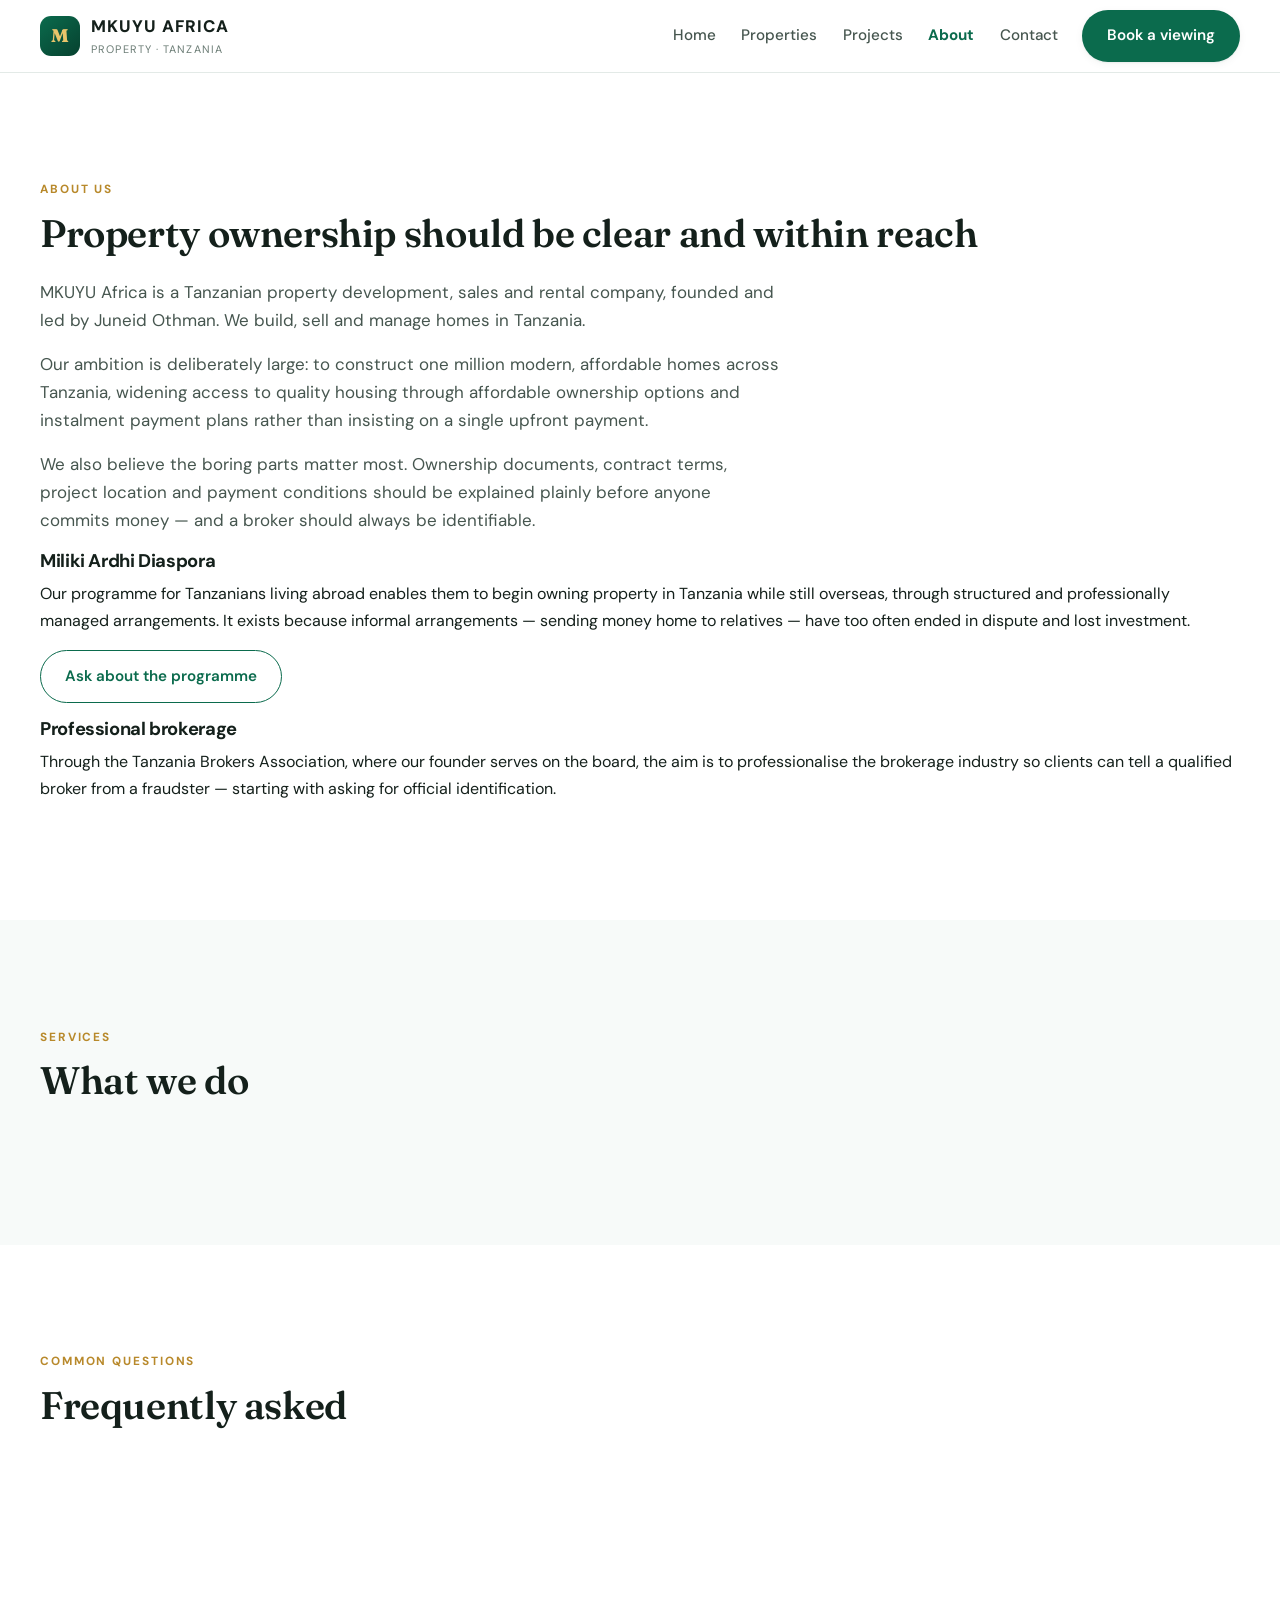
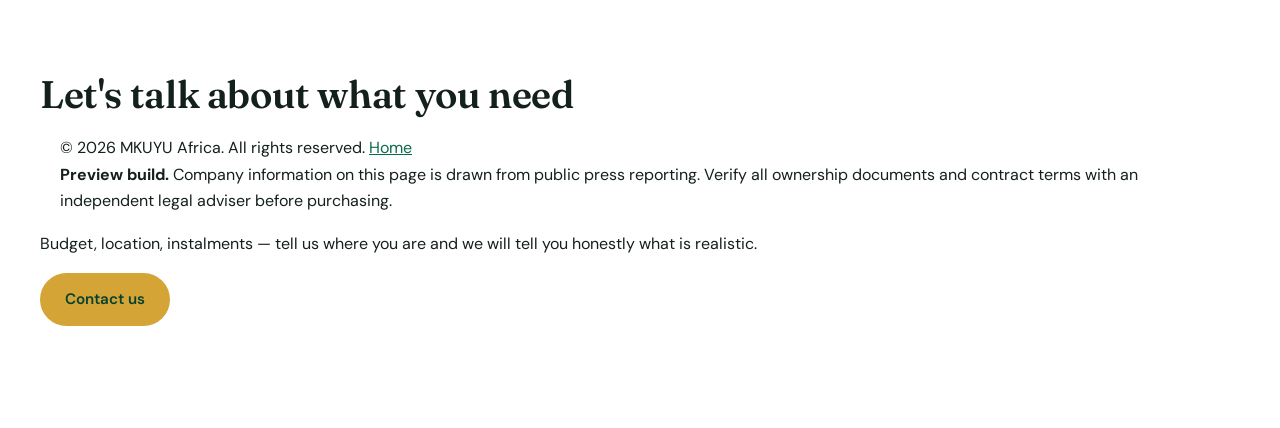
==== about.html @ f346ce3d "Baseline: public website as found (before rebuild) Co-Authored-By: Claude Opus 5.5 <noreply@anthropi" ====
<!DOCTYPE html>
<html lang="en">
<head>
  <meta charset="UTF-8" />
  <meta name="viewport" content="width=device-width, initial-scale=1" />
  <title>About · MKUYU Africa</title>
  <meta name="description" content="Who MKUYU Africa is, what we do, and why we believe property ownership should be clear, verifiable and within reach." />
  <meta name="theme-color" content="#0b6b4d" />
  <link rel="preconnect" href="https://fonts.googleapis.com">
  <link rel="preconnect" href="https://fonts.gstatic.com" crossorigin>
  <link href="https://fonts.googleapis.com/css2?family=DM+Sans:wght@400;500;600;700;800&family=Fraunces:opsz,wght@9..144,500;9..144,600&display=swap" rel="stylesheet">
  <link rel="stylesheet" href="assets/css/styles.css" />
  <link rel="icon" href="data:image/svg+xml,<svg xmlns='http://www.w3.org/2000/svg' viewBox='0 0 100 100'><rect width='100' height='100' rx='22' fill='%230b6b4d'/><text y='72' x='50' text-anchor='middle' font-size='62' font-family='Georgia' fill='%23e8c46a'>M</text></svg>" />
</head>
<body>
  <a class="skip-link" href="#main">Skip to content</a>

  <header class="site-header">
    <div class="wrap header-inner">
      <a class="brand" href="index.html">
        <span class="brand-mark" aria-hidden="true">M</span>
        <span><span class="brand-name">MKUYU AFRICA</span><span class="brand-sub">Property · Tanzania</span></span>
      </a>
      <button class="nav-toggle" aria-expanded="false" aria-controls="primary-nav" aria-label="Open navigation">☰</button>
      <nav class="nav" id="primary-nav" aria-label="Primary">
        <a href="index.html">Home</a>
        <a href="properties.html">Properties</a>
        <a href="projects.html">Projects</a>
        <a href="about.html" aria-current="page">About</a>
        <a href="contact.html">Contact</a>
      </nav>
      <div class="header-cta"><a class="btn btn--primary" href="contact.html">Book a viewing</a></div>
    </div>
  </header>

  <main id="main">
    <section class="section">
      <div class="wrap">
        <span class="eyebrow">About us</span>
        <h2>Property ownership should be clear and within reach</h2>
        <div class="grid grid--2" style="gap:3rem;align-items:start;margin-top:1.5rem">
          <div class="lede">
            <p>MKUYU Africa is a Tanzanian property development, sales and rental company, founded and led by Juneid Othman. We build, sell and manage homes in Tanzania.</p>
            <p>Our ambition is deliberately large: to construct one million modern, affordable homes across Tanzania, widening access to quality housing through affordable ownership options and instalment payment plans rather than insisting on a single upfront payment.</p>
            <p>We also believe the boring parts matter most. Ownership documents, contract terms, project location and payment conditions should be explained plainly before anyone commits money — and a broker should always be identifiable.</p>
          </div>
          <div>
            <div class="card"><div class="card-body">
              <h3>Miliki Ardhi Diaspora</h3>
              <p>Our programme for Tanzanians living abroad enables them to begin owning property in Tanzania while still overseas, through structured and professionally managed arrangements. It exists because informal arrangements — sending money home to relatives — have too often ended in dispute and lost investment.</p>
              <a class="btn btn--outline" href="contact.html?topic=diaspora">Ask about the programme</a>
            </div></div>
            <div class="card" style="margin-top:1rem"><div class="card-body">
              <h3>Professional brokerage</h3>
              <p>Through the Tanzania Brokers Association, where our founder serves on the board, the aim is to professionalise the brokerage industry so clients can tell a qualified broker from a fraudster — starting with asking for official identification.</p>
            </div></div>
          </div>
        </div>
      </div>
    </section>

    <section class="section section--tint" id="services">
      <div class="wrap">
        <span class="eyebrow">Services</span>
        <h2>What we do</h2>
        <div class="grid grid--3" id="service-grid" style="margin-top:2.5rem"></div>
        <noscript>
          <div class="grid grid--3" style="margin-top:2rem">
            <div class="feature"><div><h3>Property development</h3><p>Homes and mixed developments built to a lasting standard.</p></div></div>
            <div class="feature"><div><h3>Property sales</h3><p>Verified titles and written terms before any payment.</p></div></div>
            <div class="feature"><div><h3>Property rental</h3><p>Professional lettings with proper agreements.</p></div></div>
          </div>
        </noscript>
      </div>
    </section>

    <section class="section">
      <div class="wrap">
        <span class="eyebrow">Common questions</span>
        <h2>Frequently asked</h2>
        <div class="grid grid--2" id="faq-grid" style="margin-top:2.5rem"></div>
      </div>
    </section>

    <section class="section cta-band">
      <div class="wrap">
        <h2>Let's talk about what you need</h2>

  <footer class="site-footer">
    <div class="wrap">
      <div class="footer-bottom">
        <span>© <span data-year>2026</span> MKUYU Africa. All rights reserved.</span>
        <a href="index.html">Home</a>
      </div>
      <p class="disclaimer"><strong>Preview build.</strong> Company information on this page is drawn from public press reporting. Verify all ownership documents and contract terms with an independent legal adviser before purchasing.</p>
    </div>
  </footer>

  <script type="module" src="assets/js/app.js"></script>
  <script type="module">
    import { SERVICES, FAQS, escapeHtml } from "./assets/js/data.js";
    const services = document.getElementById("service-grid");
    if (services) {
      services.innerHTML = SERVICES.map((s) => `
        <div class="feature"><span class="feature-icon" aria-hidden="true">${escapeHtml(s.icon)}</span>
          <div><h3>${escapeHtml(s.title)}</h3><p>${escapeHtml(s.text)}</p></div></div>`).join("");
    }
    const faq = document.getElementById("faq-grid");
    if (faq) {
      faq.innerHTML = FAQS.map((f) => `
        <div class="card"><div class="card-body">
          <h3>${escapeHtml(f.q)}</h3>
          <p style="margin:0;font-size:.95rem;color:var(--ink-soft)">${escapeHtml(f.a)}</p>
        </div></div>`).join("");
    }
  </script>
</body>
</html>

        <p>Budget, location, instalments — tell us where you are and we will tell you honestly what is realistic.</p>
        <div class="cta-actions"><a class="btn btn--gold" href="contact.html">Contact us</a></div>
      </div>
    </section>
  </main>
---- assets/css/styles.css ----
/* ==========================================================================
   MKUYU AFRICA — public marketing site design system
   --------------------------------------------------------------------------
   White + MKUYU green + gold. Mobile-first, accessible, no build step.

   This stylesheet belongs to the PUBLIC website only. It has no relationship
   to, and no shared code with, the internal Staff/Admin portal.
   ========================================================================== */

:root {
  /* Brand */
  --green-900: #06412f;
  --green-800: #0a5741;
  --green-700: #0b6b4d;
  --green-600: #10855f;
  --green-100: #e6f2ed;
  --green-50:  #f2f9f6;
  --gold-600:  #b8892b;
  --gold-500:  #d4a437;
  --gold-400:  #e8c46a;
  --gold-50:   #fdf8ec;

  /* Neutrals */
  --ink:      #14201b;
  --ink-soft: #46564f;
  --muted:    #6b7c75;
  --line:     #e3eae7;
  --line-soft:#eef3f1;
  --surface:  #ffffff;
  --canvas:   #f7faf9;

  /* Type */
  --font: "DM Sans", "Segoe UI", system-ui, -apple-system, sans-serif;
  --display: "Fraunces", Georgia, "Times New Roman", serif;

  /* Space + shape */
  --shell: 1200px;
  --r-sm: 8px;
  --r-md: 14px;
  --r-lg: 22px;
  --shadow-sm: 0 1px 2px rgba(6, 65, 47, .06), 0 2px 8px rgba(6, 65, 47, .05);
  --shadow-md: 0 4px 12px rgba(6, 65, 47, .08), 0 12px 32px rgba(6, 65, 47, .07);
  --shadow-lg: 0 18px 50px rgba(6, 65, 47, .14);
}

* { box-sizing: border-box; }

html { -webkit-text-size-adjust: 100%; scroll-behavior: smooth; }

body {
  margin: 0;
  font-family: var(--font);
  color: var(--ink);
  background: var(--surface);
  line-height: 1.65;
  -webkit-font-smoothing: antialiased;
}

img { max-width: 100%; display: block; }

h1, h2, h3, h4 { margin: 0 0 .5em; line-height: 1.15; font-weight: 700; letter-spacing: -.02em; }
h1, h2 { font-family: var(--display); font-weight: 600; letter-spacing: -.01em; }
h1 { font-size: clamp(2.1rem, 5.2vw, 3.6rem); }
h2 { font-size: clamp(1.6rem, 3.4vw, 2.4rem); }
h3 { font-size: 1.15rem; }
p  { margin: 0 0 1rem; }
a  { color: var(--green-700); }

.wrap { width: min(100% - 2.5rem, var(--shell)); margin-inline: auto; }
.section { padding: clamp(3.5rem, 8vw, 6.5rem) 0; }
.section--tint { background: var(--canvas); }
.section--dark { background: var(--green-900); color: #eaf4ef; }
.section--dark h2, .section--dark h3 { color: #fff; }

.eyebrow {
  display: inline-block;
  font-size: .74rem;
  font-weight: 700;
  letter-spacing: .16em;
  text-transform: uppercase;
  color: var(--gold-600);
  margin-bottom: .7rem;
}
.lede { font-size: 1.06rem; color: var(--ink-soft); max-width: 62ch; }
.section--dark .lede { color: #bcd4c9; }

.skip-link {
  position: absolute; left: -9999px; top: 0;
  background: var(--green-700); color: #fff; padding: .75rem 1.1rem; z-index: 200;
}
.skip-link:focus { left: 0; }

:where(a, button, input, select, textarea, summary):focus-visible {
  outline: 3px solid var(--gold-500);
  outline-offset: 2px;
  border-radius: 4px;
}

/* ---------- Buttons ---------- */
.btn {
  display: inline-flex; align-items: center; justify-content: center; gap: .5rem;
  padding: .8rem 1.5rem; border-radius: 999px; border: 1.5px solid transparent;
  font: inherit; font-weight: 600; font-size: .95rem; cursor: pointer;
  text-decoration: none; transition: transform .16s ease, box-shadow .16s ease, background .16s ease;
}
.btn:hover { transform: translateY(-1px); }
.btn--primary { background: var(--green-700); color: #fff; box-shadow: var(--shadow-sm); }
.btn--primary:hover { background: var(--green-800); box-shadow: var(--shadow-md); }
.btn--gold { background: var(--gold-500); color: var(--green-900); }
.btn--gold:hover { background: var(--gold-400); }
.btn--ghost { background: transparent; color: #fff; border-color: rgba(255,255,255,.5); }
.btn--ghost:hover { background: rgba(255,255,255,.12); }
.btn--outline { background: transparent; color: var(--green-700); border-color: var(--green-700); }
.btn--block { width: 100%; }


/* ---------- Header ---------- */
.site-header {
  position: sticky; top: 0; z-index: 100;
  background: rgba(255,255,255,.94);
  backdrop-filter: blur(10px);
  border-bottom: 1px solid var(--line);
}
.header-inner { display: flex; align-items: center; gap: 1.5rem; min-height: 72px; }

.brand { display: flex; align-items: center; gap: .7rem; text-decoration: none; color: inherit; margin-right: auto; }
.brand-mark {
  width: 40px; height: 40px; flex: none;
  display: grid; place-items: center;
  background: linear-gradient(140deg, var(--green-700), var(--green-900));
  color: var(--gold-400);
  border-radius: 11px; font-weight: 800; font-size: 1.15rem;
  font-family: var(--display);
}
.brand-name { font-weight: 800; letter-spacing: .06em; font-size: 1.05rem; }
.brand-sub { display: block; font-size: .68rem; color: var(--muted); letter-spacing: .1em; text-transform: uppercase; }

.nav { display: flex; align-items: center; gap: 1.6rem; }
.nav a { color: var(--ink-soft); text-decoration: none; font-weight: 500; font-size: .95rem; }
.nav a:hover, .nav a[aria-current="page"] { color: var(--green-700); }
.nav a[aria-current="page"] { font-weight: 700; }
.header-cta { display: flex; align-items: center; gap: .7rem; }
.nav-toggle { display: none; }

@media (max-width: 900px) {
  .nav-toggle {
    display: inline-grid; place-items: center;
    width: 44px; height: 44px; font-size: 1.2rem;
    background: var(--green-50); border: 1px solid var(--line);
    border-radius: var(--r-sm); cursor: pointer; color: var(--green-800);
  }
  .nav {
    position: absolute; inset: 100% 0 auto; flex-direction: column; align-items: stretch;
    gap: 0; background: #fff; border-bottom: 1px solid var(--line);
    padding: .5rem 1.25rem 1rem; box-shadow: var(--shadow-md);
  }
  .nav[hidden] { display: none; }
  .nav a { padding: .8rem 0; border-bottom: 1px solid var(--line-soft); }
  .header-cta .btn { display: none; }
}

/* ---------- Hero ---------- */
.hero { position: relative; background: var(--green-900); color: #fff; overflow: hidden; }
.hero::after {
  content: ""; position: absolute; inset: 0;
  background: radial-gradient(900px 420px at 78% 12%, rgba(212,164,55,.22), transparent 60%);
  pointer-events: none;
}
.hero-inner {
  position: relative; z-index: 1;
  display: grid; gap: 3rem; align-items: center;
  grid-template-columns: 1.05fr .95fr;
  padding: clamp(3.5rem, 8vw, 6.5rem) 0;
}
.hero h1 { color: #fff; margin-bottom: 1rem; }
.hero h1 em { font-style: normal; color: var(--gold-400); }
.hero .lede { color: #cfe3d9; font-size: 1.1rem; }
.hero-actions { display: flex; flex-wrap: wrap; gap: .9rem; margin-top: 1.8rem; }
.hero-stats { display: flex; flex-wrap: wrap; gap: 2.4rem; margin-top: 2.8rem; }
.hero-stats div strong { display: block; font-family: var(--display); font-size: 1.85rem; color: var(--gold-400); }
.hero-stats div span { font-size: .82rem; color: #a9c6b8; text-transform: uppercase; letter-spacing: .1em; }

@media (max-width: 900px) { .hero-inner { grid-template-columns: 1fr; } }

.hero-card {

/* ---------- Cards / grids ---------- */
.grid { display: grid; gap: 1.5rem; }
.grid--3 { grid-template-columns: repeat(auto-fit, minmax(300px, 1fr)); }
.grid--4 { grid-template-columns: repeat(auto-fit, minmax(240px, 1fr)); }
.grid--2 { grid-template-columns: repeat(auto-fit, minmax(320px, 1fr)); }

.card {
  background: #fff; border: 1px solid var(--line); border-radius: var(--r-md);
  overflow: hidden; display: flex; flex-direction: column;
  transition: transform .18s ease, box-shadow .18s ease, border-color .18s ease;
}
.card:hover { transform: translateY(-3px); box-shadow: var(--shadow-md); border-color: #d3e2dc; }
.card-media {
  position: relative; aspect-ratio: 4 / 3; background: linear-gradient(135deg, var(--green-100), var(--green-50));
  display: grid; place-items: center; overflow: hidden;
}
.card-media img { width: 100%; height: 100%; object-fit: cover; }
.card-media .placeholder { color: var(--green-700); opacity: .35; font-size: 2rem; }
.card-tag {
  position: absolute; top: .8rem; left: .8rem;
  background: rgba(255,255,255,.95); color: var(--green-800);
  padding: .3rem .7rem; border-radius: 999px;
  font-size: .72rem; font-weight: 700; letter-spacing: .04em; text-transform: uppercase;
}
.card-body { padding: 1.25rem; display: flex; flex-direction: column; gap: .55rem; flex: 1; }
.card-body h3 { margin: 0; }
.card-meta { color: var(--muted); font-size: .88rem; }
.card-foot {
  margin-top: auto; padding-top: .9rem; display: flex;
  align-items: center; justify-content: space-between; gap: 1rem;
  border-top: 1px solid var(--line-soft);
}
.price { font-family: var(--display); font-size: 1.25rem; color: var(--green-800); font-weight: 600; }
.price small { font-family: var(--font); font-size: .72rem; color: var(--muted); display: block; letter-spacing: .04em; }

/* ---------- Filters ---------- */
.filters { display: grid; gap: 1rem; grid-template-columns: 2fr 1fr 1fr auto; align-items: end; margin-bottom: 2rem; }
@media (max-width: 820px) { .filters { grid-template-columns: 1fr 1fr; } }
@media (max-width: 520px) { .filters { grid-template-columns: 1fr; } }

.field label { display: block; font-size: .78rem; font-weight: 700; text-transform: uppercase; letter-spacing: .08em; color: var(--muted); margin-bottom: .4rem; }
.field input, .field select, .field textarea {
  width: 100%; padding: .7rem .9rem; font: inherit; font-size: .95rem;
  border: 1.5px solid var(--line); border-radius: var(--r-sm);
  background: #fff; color: var(--ink); transition: border-color .15s ease, box-shadow .15s ease;
}
.field input:focus, .field select:focus, .field textarea:focus {
  border-color: var(--green-600); box-shadow: 0 0 0 3px rgba(16,133,95,.13); outline: none;
}
.field textarea { min-height: 130px; resize: vertical; }
.field-hint { font-size: .8rem; color: var(--muted); margin-top: .35rem; }
.field-error { font-size: .82rem; color: #b3261e; margin-top: .35rem; font-weight: 600; }

.result-count { color: var(--muted); font-size: .9rem; margin-bottom: 1.2rem; }

/* ---------- Empty / notice states ---------- */
.empty {
  text-align: center; padding: 3.5rem 1.5rem;
  border: 1.5px dashed var(--line); border-radius: var(--r-md); background: var(--canvas);
}
.empty h3 { margin-bottom: .3rem; }
.empty p { color: var(--muted); margin: 0; }

.notice {
  border-left: 4px solid var(--gold-500); background: var(--gold-50);
  padding: 1rem 1.2rem; border-radius: var(--r-sm);
  font-size: .92rem; color: var(--ink-soft); margin-bottom: 1.5rem;
}
.notice strong { color: var(--ink); }

/* ---------- Feature / step rows ---------- */
.feature { display: flex; gap: 1.1rem; }
.feature-icon {
  flex: none; width: 46px; height: 46px; border-radius: 12px;
  background: var(--green-100); color: var(--green-800);
  display: grid; place-items: center; font-size: 1.3rem;
}
.feature h3 { margin-bottom: .25rem; }
.feature p { color: var(--ink-soft); margin: 0; font-size: .95rem; }

.steps { counter-reset: step; display: grid; gap: 1.5rem; }
.step { position: relative; padding-left: 3.4rem; }

/* ---------- Breadcrumb + detail layout ---------- */
.crumbs { font-size: .85rem; color: var(--muted); padding: 1.2rem 0 0; }
.crumbs a { color: var(--muted); text-decoration: none; }
.crumbs a:hover { color: var(--green-700); text-decoration: underline; }

.detail { display: grid; gap: 3rem; grid-template-columns: 1.6fr 1fr; align-items: start; }
@media (max-width: 900px) { .detail { grid-template-columns: 1fr; } }

.detail-gallery { border-radius: var(--r-lg); overflow: hidden; border: 1px solid var(--line); background: var(--green-50); aspect-ratio: 16/10; display: grid; place-items: center; }
.detail-gallery img { width: 100%; height: 100%; object-fit: cover; }
.gallery-thumbs { display: grid; grid-template-columns: repeat(auto-fit, minmax(90px, 1fr)); gap: .6rem; margin-top: .8rem; }
.gallery-thumbs button {
  aspect-ratio: 4/3; border: 2px solid transparent; border-radius: var(--r-sm);
  overflow: hidden; cursor: pointer; padding: 0; background: var(--green-50);
}
.gallery-thumbs button[aria-current="true"] { border-color: var(--green-700); }
.gallery-thumbs img { width: 100%; height: 100%; object-fit: cover; }

.facts { list-style: none; margin: 0; padding: 0; display: grid; grid-template-columns: 1fr 1fr; gap: 1px; background: var(--line); border: 1px solid var(--line); border-radius: var(--r-md); overflow: hidden; }
.facts div { background: #fff; padding: .95rem 1.1rem; }
.facts dt { font-size: .72rem; text-transform: uppercase; letter-spacing: .09em; color: var(--muted); margin-bottom: .2rem; }
.facts dd { margin: 0; font-weight: 600; font-size: 1rem; }

.sticky-panel { position: sticky; top: 96px; }
.price-box { border: 1px solid var(--line); border-radius: var(--r-md); padding: 1.5rem; background: #fff; box-shadow: var(--shadow-sm); }
.price-box .price { font-size: 1.9rem; }
.price-box .plan { font-size: .88rem; color: var(--muted); margin: .2rem 0 1.2rem; }
.price-box ul { list-style: none; margin: 1.2rem 0; padding: 0; display: grid; gap: .6rem; font-size: .9rem; color: var(--ink-soft); }
.price-box li::before { content: "✓"; color: var(--green-600); font-weight: 700; margin-right: .5rem; }

/* ---------- Footer ---------- */
.site-footer { background: var(--green-900); color: #a9c6b8; padding: 3.5rem 0 1.5rem; font-size: .9rem; }
.footer-grid { display: grid; gap: 2.5rem; grid-template-columns: 1.6fr 1fr 1fr 1fr; }
@media (max-width: 820px) { .footer-grid { grid-template-columns: 1fr 1fr; } }
@media (max-width: 520px) { .footer-grid { grid-template-columns: 1fr; } }
.site-footer h4 { color: #fff; font-size: .82rem; text-transform: uppercase; letter-spacing: .1em; margin-bottom: .9rem; }
.site-footer a { color: #a9c6b8; text-decoration: none; display: block; padding: .3rem 0; }
.site-footer a:hover { color: #fff; }
.site-footer ul { list-style: none; margin: 0; padding: 0; }
.footer-bottom { margin-top: 2.5rem; padding-top: 1.3rem; border-top: 1px solid rgba(255,255,255,.12); display: flex; flex-wrap: wrap; gap: 1rem; justify-content: space-between; font-size: .82rem; }
.disclaimer {
  margin-top: 1.5rem; padding: 1rem 1.2rem;
  background: rgba(255,255,255,.05); border: 1px solid rgba(255,255,255,.1);
  border-radius: var(--r-sm); font-size: .8rem; line-height: 1.6;
}

/* ---------- Utilities ---------- */
.text-center { text-align: center; }
.mt-0 { margin-top: 0; }
.mb-0 { margin-bottom: 0; }
.visually-hidden {
  position: absolute !important; width: 1px; height: 1px;
  padding: 0; margin: -1px; overflow: hidden; clip: rect(0 0 0 0); white-space: nowrap; border: 0;
}
[hidden] { display: none !important; }

@media (prefers-reduced-motion: reduce) {
  html { scroll-behavior: auto; }
  *, *::before, *::after { animation-duration: .01ms !important; transition-duration: .01ms !important; }
}

@media print {
  .site-header, .site-footer, .cta-band, .hero-actions { display: none; }
  body { color: #000; }
}

.step::before {
  counter-increment: step; content: counter(step);
  position: absolute; left: 0; top: 0;
  width: 38px; height: 38px; border-radius: 50%;
  background: var(--gold-500); color: var(--green-900);
  display: grid; place-items: center; font-weight: 800;
}
.step h3 { margin-bottom: .2rem; }
.step p { color: var(--ink-soft); margin: 0; font-size: .95rem; }

/* ---------- CTA band ---------- */
.cta-band { background: var(--green-900); color: #fff; text-align: center; }
.cta-band h2 { color: #fff; }
.cta-band p { color: #bcd4c9; max-width: 58ch; margin-inline: auto; }
.cta-actions { display: flex; flex-wrap: wrap; gap: .9rem; justify-content: center; margin-top: 1.8rem; }

  background: rgba(255,255,255,.07);
  border: 1px solid rgba(255,255,255,.14);
  border-radius: var(--r-lg);
  padding: 1.7rem;
  backdrop-filter: blur(6px);
}
.hero-card h2 { color: #fff; font-size: 1.2rem; margin-bottom: .4rem; }
.hero-card > p { color: #b6d0c4; font-size: .9rem; }
.hero-card ul { list-style: none; margin: 1.1rem 0 0; padding: 0; display: grid; gap: .85rem; }
.hero-card li { display: flex; gap: .8rem; align-items: flex-start; font-size: .92rem; color: #dcece5; }
.hero-card .tick {
  flex: none; width: 24px; height: 24px; border-radius: 50%;
  background: rgba(212,164,55,.2); color: var(--gold-400);
  display: grid; place-items: center; font-size: .8rem; font-weight: 700;
}
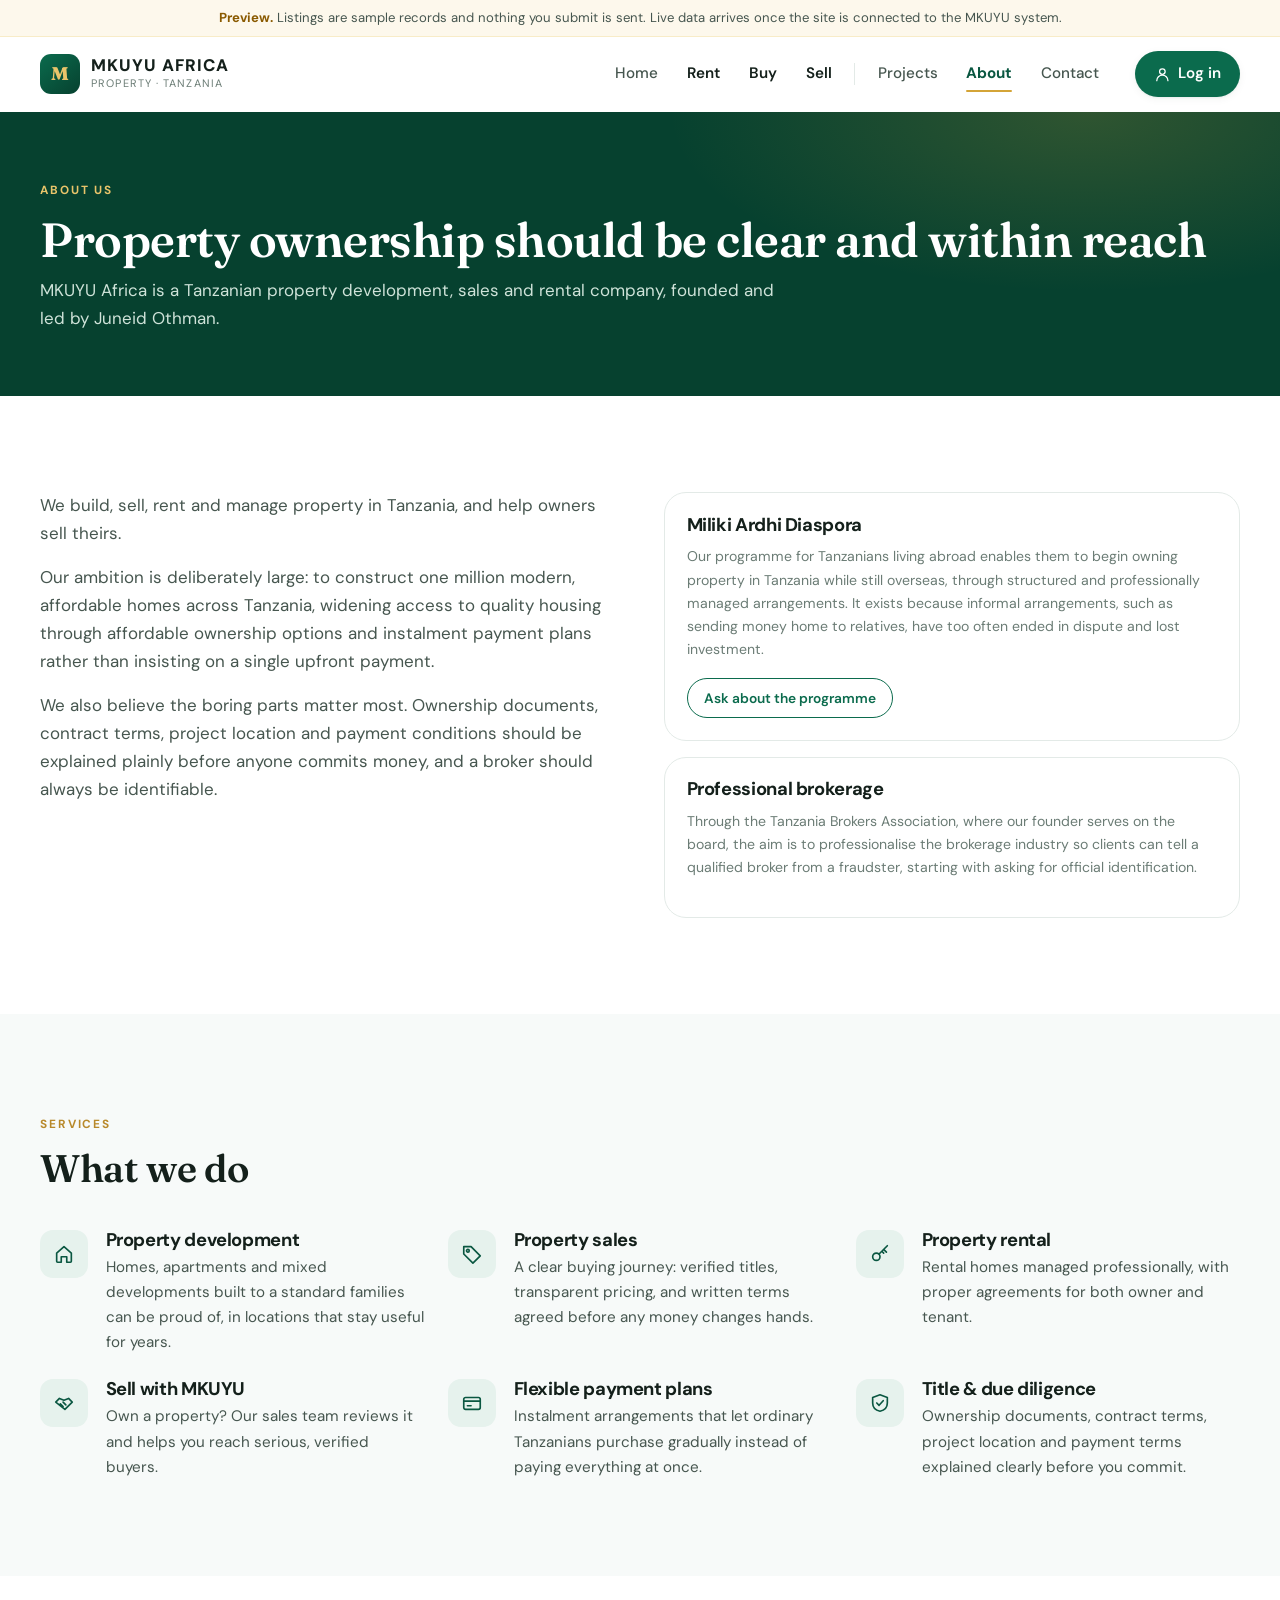
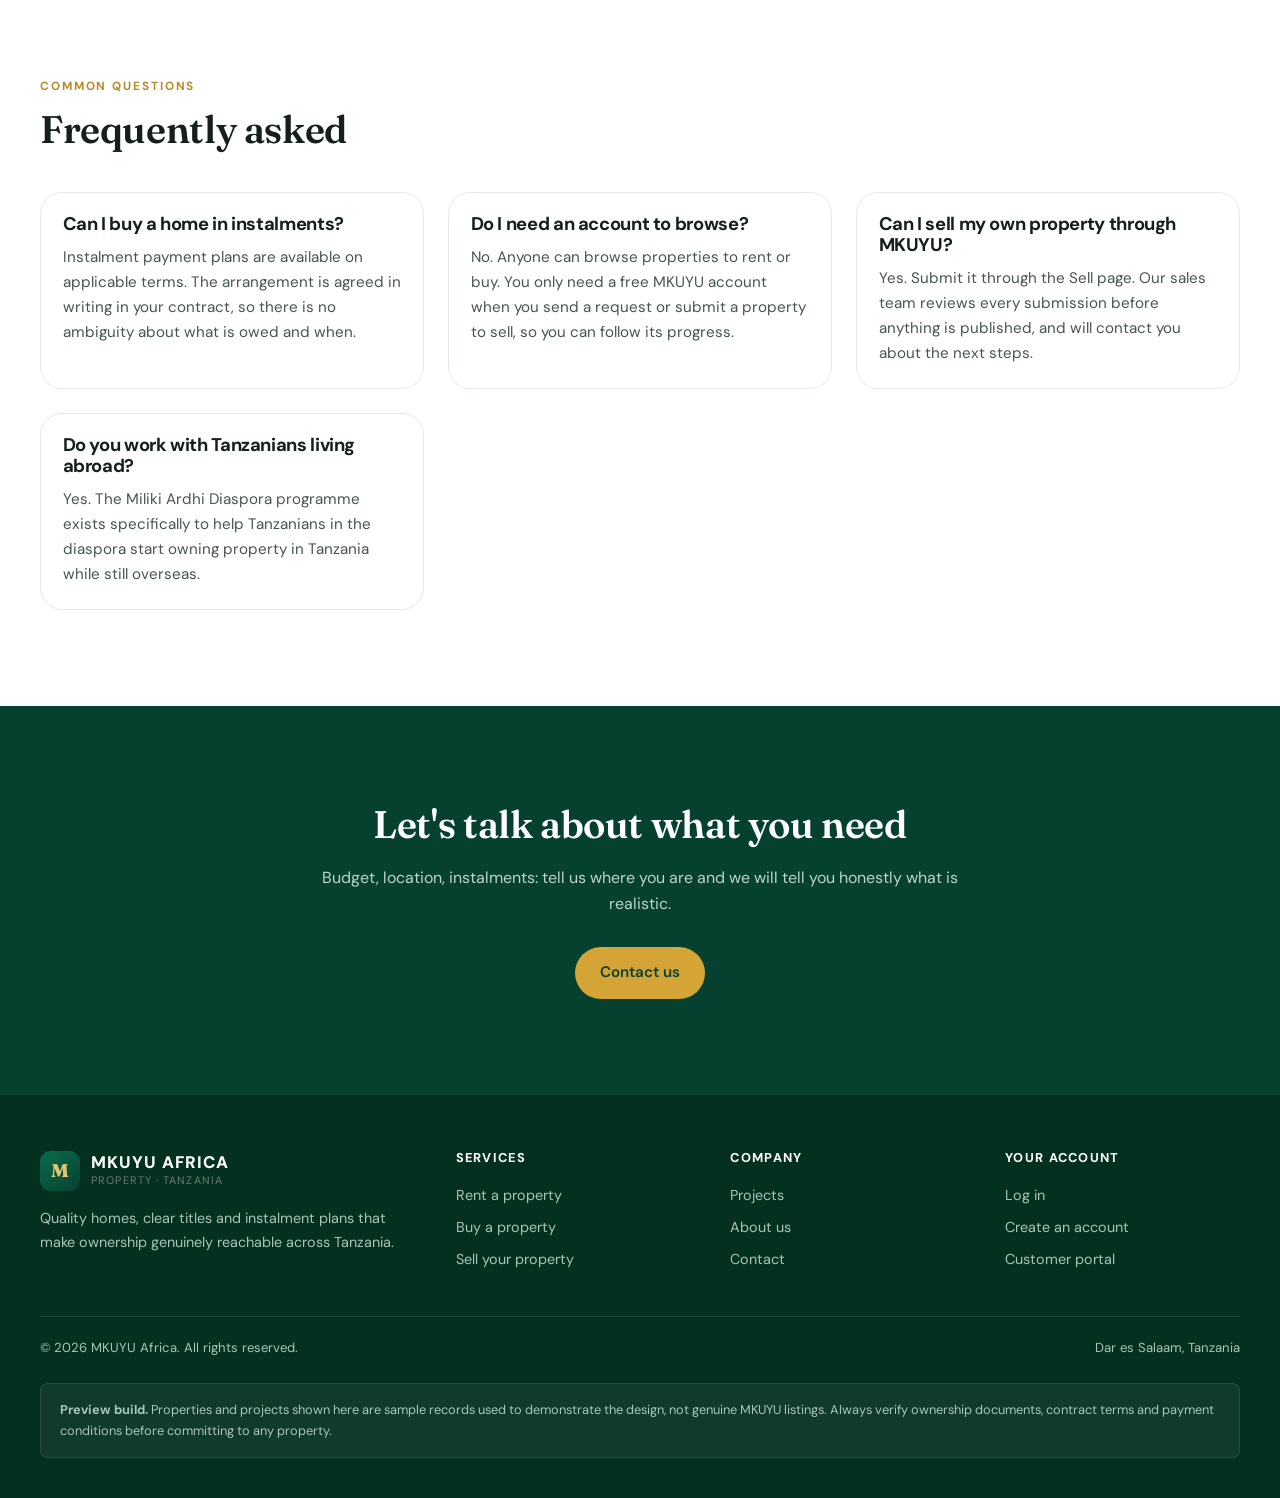
==== commit 81670a7d: "Rebuild public website around Rent, Buy and Sell The site as found did not run: app.js wrapped its s" ====
--- a/about.html
+++ b/about.html
@@ -6,13 +6,18 @@
   <title>About · MKUYU Africa</title>
   <meta name="description" content="Who MKUYU Africa is, what we do, and why we believe property ownership should be clear, verifiable and within reach." />
   <meta name="theme-color" content="#0b6b4d" />
+  <meta property="og:title" content="About · MKUYU Africa" />
+  <meta property="og:description" content="Who MKUYU Africa is, what we do, and why we believe property ownership should be clear, verifiable and within reach." />
+  <meta property="og:type" content="website" />
+  <script>document.documentElement.classList.add("js")</script>
   <link rel="preconnect" href="https://fonts.googleapis.com">
   <link rel="preconnect" href="https://fonts.gstatic.com" crossorigin>
   <link href="https://fonts.googleapis.com/css2?family=DM+Sans:wght@400;500;600;700;800&family=Fraunces:opsz,wght@9..144,500;9..144,600&display=swap" rel="stylesheet">
   <link rel="stylesheet" href="assets/css/styles.css" />
   <link rel="icon" href="data:image/svg+xml,<svg xmlns='http://www.w3.org/2000/svg' viewBox='0 0 100 100'><rect width='100' height='100' rx='22' fill='%230b6b4d'/><text y='72' x='50' text-anchor='middle' font-size='62' font-family='Georgia' fill='%23e8c46a'>M</text></svg>" />
+  <script type="module" src="assets/js/app.js"></script>
 </head>
-<body>
+<body data-page="about">
   <a class="skip-link" href="#main">Skip to content</a>
 
   <header class="site-header">
@@ -21,38 +26,49 @@
         <span class="brand-mark" aria-hidden="true">M</span>
         <span><span class="brand-name">MKUYU AFRICA</span><span class="brand-sub">Property · Tanzania</span></span>
       </a>
-      <button class="nav-toggle" aria-expanded="false" aria-controls="primary-nav" aria-label="Open navigation">☰</button>
       <nav class="nav" id="primary-nav" aria-label="Primary">
         <a href="index.html">Home</a>
-        <a href="properties.html">Properties</a>
+        <a href="rent.html" class="nav-service">Rent</a>
+        <a href="buy.html" class="nav-service">Buy</a>
+        <a href="sell.html" class="nav-service">Sell</a>
+        <span class="nav-divider" aria-hidden="true"></span>
         <a href="projects.html">Projects</a>
         <a href="about.html" aria-current="page">About</a>
         <a href="contact.html">Contact</a>
       </nav>
-      <div class="header-cta"><a class="btn btn--primary" href="contact.html">Book a viewing</a></div>
+      <div class="header-cta">
+        <a class="btn btn--primary" href="login.html" data-account-link><svg class="icon" viewBox="0 0 24 24" fill="none" stroke="currentColor" stroke-width="1.8" stroke-linecap="round" stroke-linejoin="round" aria-hidden="true"><circle cx="12" cy="8" r="4"/><path d="M4 21a8 8 0 0 1 16 0"/></svg><span>Log in</span></a>
+        <button class="nav-toggle" type="button" aria-expanded="false" aria-controls="primary-nav" aria-label="Open navigation"><svg class="icon" viewBox="0 0 24 24" fill="none" stroke="currentColor" stroke-width="1.8" stroke-linecap="round" stroke-linejoin="round" aria-hidden="true"><path d="M4 7h16M4 12h16M4 17h16"/></svg></button>
+      </div>
     </div>
   </header>
 
   <main id="main">
+    <section class="page-hero">
+      <div class="wrap">
+        <span class="eyebrow">About us</span>
+        <h1>Property ownership should be clear and within reach</h1>
+        <p class="lede">MKUYU Africa is a Tanzanian property development, sales and rental company, founded and led by Juneid Othman.</p>
+      </div>
+    </section>
+
     <section class="section">
       <div class="wrap">
-        <span class="eyebrow">About us</span>
-        <h2>Property ownership should be clear and within reach</h2>
-        <div class="grid grid--2" style="gap:3rem;align-items:start;margin-top:1.5rem">
-          <div class="lede">
-            <p>MKUYU Africa is a Tanzanian property development, sales and rental company, founded and led by Juneid Othman. We build, sell and manage homes in Tanzania.</p>
+        <div class="grid grid--2" style="gap:3rem;align-items:start">
+          <div class="lede" data-reveal>
+            <p>We build, sell, rent and manage property in Tanzania, and help owners sell theirs.</p>
             <p>Our ambition is deliberately large: to construct one million modern, affordable homes across Tanzania, widening access to quality housing through affordable ownership options and instalment payment plans rather than insisting on a single upfront payment.</p>
-            <p>We also believe the boring parts matter most. Ownership documents, contract terms, project location and payment conditions should be explained plainly before anyone commits money — and a broker should always be identifiable.</p>
+            <p>We also believe the boring parts matter most. Ownership documents, contract terms, project location and payment conditions should be explained plainly before anyone commits money, and a broker should always be identifiable.</p>
           </div>
           <div>
-            <div class="card"><div class="card-body">
+            <div class="card" data-reveal><div class="card-body">
               <h3>Miliki Ardhi Diaspora</h3>
-              <p>Our programme for Tanzanians living abroad enables them to begin owning property in Tanzania while still overseas, through structured and professionally managed arrangements. It exists because informal arrangements — sending money home to relatives — have too often ended in dispute and lost investment.</p>
-              <a class="btn btn--outline" href="contact.html?topic=diaspora">Ask about the programme</a>
+              <p class="card-meta">Our programme for Tanzanians living abroad enables them to begin owning property in Tanzania while still overseas, through structured and professionally managed arrangements. It exists because informal arrangements, such as sending money home to relatives, have too often ended in dispute and lost investment.</p>
+              <a class="btn btn--outline btn--small" href="contact.html?topic=diaspora">Ask about the programme</a>
             </div></div>
-            <div class="card" style="margin-top:1rem"><div class="card-body">
+            <div class="card" style="margin-top:1rem" data-reveal><div class="card-body">
               <h3>Professional brokerage</h3>
-              <p>Through the Tanzania Brokers Association, where our founder serves on the board, the aim is to professionalise the brokerage industry so clients can tell a qualified broker from a fraudster — starting with asking for official identification.</p>
+              <p class="card-meta">Through the Tanzania Brokers Association, where our founder serves on the board, the aim is to professionalise the brokerage industry so clients can tell a qualified broker from a fraudster, starting with asking for official identification.</p>
             </div></div>
           </div>
         </div>
@@ -64,13 +80,6 @@
         <span class="eyebrow">Services</span>
         <h2>What we do</h2>
         <div class="grid grid--3" id="service-grid" style="margin-top:2.5rem"></div>
-        <noscript>
-          <div class="grid grid--3" style="margin-top:2rem">
-            <div class="feature"><div><h3>Property development</h3><p>Homes and mixed developments built to a lasting standard.</p></div></div>
-            <div class="feature"><div><h3>Property sales</h3><p>Verified titles and written terms before any payment.</p></div></div>
-            <div class="feature"><div><h3>Property rental</h3><p>Professional lettings with proper agreements.</p></div></div>
-          </div>
-        </noscript>
       </div>
     </section>
 
@@ -85,40 +94,53 @@
     <section class="section cta-band">
       <div class="wrap">
         <h2>Let's talk about what you need</h2>
-
-  <footer class="site-footer">
-    <div class="wrap">
-      <div class="footer-bottom">
-        <span>© <span data-year>2026</span> MKUYU Africa. All rights reserved.</span>
-        <a href="index.html">Home</a>
-      </div>
-      <p class="disclaimer"><strong>Preview build.</strong> Company information on this page is drawn from public press reporting. Verify all ownership documents and contract terms with an independent legal adviser before purchasing.</p>
-    </div>
-  </footer>
-
-  <script type="module" src="assets/js/app.js"></script>
-  <script type="module">
-    import { SERVICES, FAQS, escapeHtml } from "./assets/js/data.js";
-    const services = document.getElementById("service-grid");
-    if (services) {
-      services.innerHTML = SERVICES.map((s) => `
-        <div class="feature"><span class="feature-icon" aria-hidden="true">${escapeHtml(s.icon)}</span>
-          <div><h3>${escapeHtml(s.title)}</h3><p>${escapeHtml(s.text)}</p></div></div>`).join("");
-    }
-    const faq = document.getElementById("faq-grid");
-    if (faq) {
-      faq.innerHTML = FAQS.map((f) => `
-        <div class="card"><div class="card-body">
-          <h3>${escapeHtml(f.q)}</h3>
-          <p style="margin:0;font-size:.95rem;color:var(--ink-soft)">${escapeHtml(f.a)}</p>
-        </div></div>`).join("");
-    }
-  </script>
-</body>
-</html>
-
-        <p>Budget, location, instalments — tell us where you are and we will tell you honestly what is realistic.</p>
+        <p>Budget, location, instalments: tell us where you are and we will tell you honestly what is realistic.</p>
         <div class="cta-actions"><a class="btn btn--gold" href="contact.html">Contact us</a></div>
       </div>
     </section>
   </main>
+
+  <footer class="site-footer">
+    <div class="wrap">
+      <div class="footer-grid">
+        <div>
+          <div class="brand" style="margin-bottom:1rem">
+            <span class="brand-mark" aria-hidden="true">M</span>
+            <span><span class="brand-name" style="color:#fff">MKUYU AFRICA</span><span class="brand-sub">Property · Tanzania</span></span>
+          </div>
+          <p>Quality homes, clear titles and instalment plans that make ownership genuinely reachable across Tanzania.</p>
+        </div>
+        <div>
+          <h4>Services</h4>
+          <ul>
+            <li><a href="rent.html">Rent a property</a></li>
+            <li><a href="buy.html">Buy a property</a></li>
+            <li><a href="sell.html">Sell your property</a></li>
+          </ul>
+        </div>
+        <div>
+          <h4>Company</h4>
+          <ul>
+            <li><a href="projects.html">Projects</a></li>
+            <li><a href="about.html">About us</a></li>
+            <li><a href="contact.html">Contact</a></li>
+          </ul>
+        </div>
+        <div>
+          <h4>Your account</h4>
+          <ul>
+            <li><a href="login.html">Log in</a></li>
+            <li><a href="signup.html">Create an account</a></li>
+            <li><a href="portal.html">Customer portal</a></li>
+          </ul>
+        </div>
+      </div>
+      <div class="footer-bottom">
+        <span>© <span data-year>2026</span> MKUYU Africa. All rights reserved.</span>
+        <span>Dar es Salaam, Tanzania</span>
+      </div>
+      <p class="disclaimer"><strong>Preview build.</strong> Properties and projects shown here are sample records used to demonstrate the design, not genuine MKUYU listings. Always verify ownership documents, contract terms and payment conditions before committing to any property.</p>
+    </div>
+  </footer>
+</body>
+</html>
--- a/assets/css/styles.css
+++ b/assets/css/styles.css
@@ -1,23 +1,25 @@
 /* ==========================================================================
-   MKUYU AFRICA — public marketing site design system
+   MKUYU AFRICA — public website design system
    --------------------------------------------------------------------------
    White + MKUYU green + gold. Mobile-first, accessible, no build step.
-
-   This stylesheet belongs to the PUBLIC website only. It has no relationship
-   to, and no shared code with, the internal Staff/Admin portal.
+   Belongs to the PUBLIC website only; shares no code with the internal
+   Staff/Admin system.
    ========================================================================== */
 
 :root {
   /* Brand */
+  --green-950: #04301f;
   --green-900: #06412f;
   --green-800: #0a5741;
   --green-700: #0b6b4d;
   --green-600: #10855f;
+  --green-200: #cfe6da;
   --green-100: #e6f2ed;
   --green-50:  #f2f9f6;
   --gold-600:  #b8892b;
   --gold-500:  #d4a437;
   --gold-400:  #e8c46a;
+  --gold-100:  #f8ecc8;
   --gold-50:   #fdf8ec;
 
   /* Neutrals */
@@ -29,6 +31,12 @@
   --surface:  #ffffff;
   --canvas:   #f7faf9;
 
+  /* Status */
+  --danger: #b3261e;
+  --danger-50: #fdecea;
+  --warn: #8a5a00;
+  --warn-50: #fff4db;
+
   /* Type */
   --font: "DM Sans", "Segoe UI", system-ui, -apple-system, sans-serif;
   --display: "Fraunces", Georgia, "Times New Roman", serif;
@@ -40,13 +48,15 @@
   --r-lg: 22px;
   --shadow-sm: 0 1px 2px rgba(6, 65, 47, .06), 0 2px 8px rgba(6, 65, 47, .05);
   --shadow-md: 0 4px 12px rgba(6, 65, 47, .08), 0 12px 32px rgba(6, 65, 47, .07);
-  --shadow-lg: 0 18px 50px rgba(6, 65, 47, .14);
+  --shadow-lg: 0 10px 24px rgba(6, 65, 47, .10), 0 24px 56px rgba(6, 65, 47, .12);
+
+  /* Motion */
+  --ease-out: cubic-bezier(.22, .61, .36, 1);
+  --lift: .35s;
 }
 
 * { box-sizing: border-box; }
-
 html { -webkit-text-size-adjust: 100%; scroll-behavior: smooth; }
-
 body {
   margin: 0;
   font-family: var(--font);
@@ -55,8 +65,8 @@
   line-height: 1.65;
   -webkit-font-smoothing: antialiased;
 }
-
 img { max-width: 100%; display: block; }
+svg { display: block; }
 
 h1, h2, h3, h4 { margin: 0 0 .5em; line-height: 1.15; font-weight: 700; letter-spacing: -.02em; }
 h1, h2 { font-family: var(--display); font-weight: 600; letter-spacing: -.01em; }
@@ -66,301 +76,558 @@
 p  { margin: 0 0 1rem; }
 a  { color: var(--green-700); }
 
+.icon { width: 1.1em; height: 1.1em; flex: none; }
+
+/* Gentle page entrance. Pure CSS, so it works without JavaScript. */
+main { animation: page-in .5s var(--ease-out) both; }
+@keyframes page-in { from { opacity: 0; transform: translateY(8px); } to { opacity: 1; transform: none; } }
+
+/* ---------- Layout ---------- */
 .wrap { width: min(100% - 2.5rem, var(--shell)); margin-inline: auto; }
-.section { padding: clamp(3.5rem, 8vw, 6.5rem) 0; }
+.section { padding: clamp(3.5rem, 8vw, 6rem) 0; }
+.section--tight { padding: clamp(2rem, 5vw, 3rem) 0; }
 .section--tint { background: var(--canvas); }
 .section--dark { background: var(--green-900); color: #eaf4ef; }
 .section--dark h2, .section--dark h3 { color: #fff; }
 
 .eyebrow {
-  display: inline-block;
-  font-size: .74rem;
-  font-weight: 700;
-  letter-spacing: .16em;
-  text-transform: uppercase;
-  color: var(--gold-600);
-  margin-bottom: .7rem;
+  display: inline-block; font-size: .74rem; font-weight: 700; letter-spacing: .16em;
+  text-transform: uppercase; color: var(--gold-600); margin-bottom: .7rem;
 }
 .lede { font-size: 1.06rem; color: var(--ink-soft); max-width: 62ch; }
 .section--dark .lede { color: #bcd4c9; }
-
-.skip-link {
-  position: absolute; left: -9999px; top: 0;
-  background: var(--green-700); color: #fff; padding: .75rem 1.1rem; z-index: 200;
-}
+.section-head { display: flex; flex-wrap: wrap; align-items: end; justify-content: space-between; gap: 1rem 2rem; margin-bottom: 2.2rem; }
+.section-head .lede { margin: 0; }
+
+.skip-link { position: absolute; left: -9999px; top: 0; background: var(--green-700); color: #fff; padding: .75rem 1.1rem; z-index: 200; }
 .skip-link:focus { left: 0; }
 
-:where(a, button, input, select, textarea, summary):focus-visible {
-  outline: 3px solid var(--gold-500);
-  outline-offset: 2px;
-  border-radius: 4px;
-}
+:where(a, button, input, select, textarea, summary, [tabindex]):focus-visible {
+  outline: 3px solid var(--gold-500); outline-offset: 2px; border-radius: 4px;
+}
+
+.grid { display: grid; gap: 1.5rem; }
+.grid--3 { grid-template-columns: repeat(auto-fill, minmax(290px, 1fr)); }
+.grid--4 { grid-template-columns: repeat(auto-fit, minmax(230px, 1fr)); }
+.grid--2 { grid-template-columns: repeat(auto-fit, minmax(min(100%, 320px), 1fr)); }
 
 /* ---------- Buttons ---------- */
 .btn {
   display: inline-flex; align-items: center; justify-content: center; gap: .5rem;
   padding: .8rem 1.5rem; border-radius: 999px; border: 1.5px solid transparent;
-  font: inherit; font-weight: 600; font-size: .95rem; cursor: pointer;
-  text-decoration: none; transition: transform .16s ease, box-shadow .16s ease, background .16s ease;
-}
-.btn:hover { transform: translateY(-1px); }
+  font: inherit; font-weight: 600; font-size: .95rem; cursor: pointer; text-decoration: none;
+  transition: transform .2s var(--ease-out), box-shadow .2s var(--ease-out), background-color .2s ease, color .2s ease, border-color .2s ease;
+}
+.btn .icon { transition: transform .2s var(--ease-out); }
+.btn:hover .icon { transform: translateX(2px); }
+.btn:active { transform: translateY(0) scale(.98); }
 .btn--primary { background: var(--green-700); color: #fff; box-shadow: var(--shadow-sm); }
-.btn--primary:hover { background: var(--green-800); box-shadow: var(--shadow-md); }
+.btn--primary:hover { background: var(--green-800); box-shadow: var(--shadow-md); transform: translateY(-1px); }
 .btn--gold { background: var(--gold-500); color: var(--green-900); }
-.btn--gold:hover { background: var(--gold-400); }
+.btn--gold:hover { background: var(--gold-400); transform: translateY(-1px); }
 .btn--ghost { background: transparent; color: #fff; border-color: rgba(255,255,255,.5); }
 .btn--ghost:hover { background: rgba(255,255,255,.12); }
-.btn--outline { background: transparent; color: var(--green-700); border-color: var(--green-700); }
+.btn--outline { background: #fff; color: var(--green-700); border-color: var(--green-700); }
+.btn--outline:hover { background: var(--green-50); }
+.btn--soft { background: var(--green-50); color: var(--green-800); border-color: var(--line); }
+.btn--soft:hover { background: var(--green-100); }
+.btn--small { padding: .5rem 1rem; font-size: .86rem; }
 .btn--block { width: 100%; }
-
+.btn[disabled], .btn[aria-disabled="true"] { opacity: .55; cursor: not-allowed; transform: none; box-shadow: none; }
 
 /* ---------- Header ---------- */
 .site-header {
   position: sticky; top: 0; z-index: 100;
-  background: rgba(255,255,255,.94);
-  backdrop-filter: blur(10px);
-  border-bottom: 1px solid var(--line);
-}
-.header-inner { display: flex; align-items: center; gap: 1.5rem; min-height: 72px; }
+  background: rgba(255,255,255,.92); backdrop-filter: blur(12px);
+  border-bottom: 1px solid transparent;
+  transition: border-color .25s ease, box-shadow .25s ease;
+}
+.site-header.is-scrolled { border-bottom-color: var(--line); box-shadow: 0 6px 24px rgba(6,65,47,.06); }
+.header-inner { display: flex; align-items: center; gap: 1.5rem; min-height: 74px; }
 
 .brand { display: flex; align-items: center; gap: .7rem; text-decoration: none; color: inherit; margin-right: auto; }
 .brand-mark {
-  width: 40px; height: 40px; flex: none;
-  display: grid; place-items: center;
-  background: linear-gradient(140deg, var(--green-700), var(--green-900));
-  color: var(--gold-400);
-  border-radius: 11px; font-weight: 800; font-size: 1.15rem;
-  font-family: var(--display);
-}
-.brand-name { font-weight: 800; letter-spacing: .06em; font-size: 1.05rem; }
+  width: 40px; height: 40px; flex: none; display: grid; place-items: center;
+  background: linear-gradient(140deg, var(--green-700), var(--green-900)); color: var(--gold-400);
+  border-radius: 11px; font-weight: 800; font-size: 1.15rem; font-family: var(--display);
+}
+.brand-name { font-weight: 800; letter-spacing: .06em; font-size: 1.05rem; display: block; line-height: 1.2; }
 .brand-sub { display: block; font-size: .68rem; color: var(--muted); letter-spacing: .1em; text-transform: uppercase; }
 
-.nav { display: flex; align-items: center; gap: 1.6rem; }
-.nav a { color: var(--ink-soft); text-decoration: none; font-weight: 500; font-size: .95rem; }
-.nav a:hover, .nav a[aria-current="page"] { color: var(--green-700); }
-.nav a[aria-current="page"] { font-weight: 700; }
-.header-cta { display: flex; align-items: center; gap: .7rem; }
+.nav { display: flex; align-items: center; gap: .3rem; }
+.nav a {
+  position: relative; color: var(--ink-soft); text-decoration: none; font-weight: 500; font-size: .95rem;
+  padding: .5rem .75rem; border-radius: 999px; transition: color .2s ease, background-color .2s ease;
+}
+.nav a:hover { color: var(--green-700); background: var(--green-50); }
+.nav a[aria-current="page"] { color: var(--green-800); font-weight: 700; }
+.nav a[aria-current="page"]::after {
+  content: ""; position: absolute; left: .75rem; right: .75rem; bottom: .15rem; height: 2px;
+  background: var(--gold-500); border-radius: 2px;
+}
+.nav .nav-service { font-weight: 600; color: var(--ink); }
+.nav-divider { width: 1px; height: 22px; background: var(--line); margin: 0 .35rem; }
+.header-cta { display: flex; align-items: center; gap: .6rem; }
+.header-cta .btn { padding: .6rem 1.1rem; }
 .nav-toggle { display: none; }
 
-@media (max-width: 900px) {
-  .nav-toggle {
-    display: inline-grid; place-items: center;
-    width: 44px; height: 44px; font-size: 1.2rem;
-    background: var(--green-50); border: 1px solid var(--line);
-    border-radius: var(--r-sm); cursor: pointer; color: var(--green-800);
+@media (max-width: 960px) {
+  /* Without JavaScript the links simply wrap below the brand. */
+  .header-inner { flex-wrap: wrap; }
+  .nav { order: 3; width: 100%; flex-wrap: wrap; padding-bottom: .6rem; }
+  .js .header-inner { flex-wrap: nowrap; }
+  .js .nav-toggle {
+    display: inline-grid; place-items: center; width: 44px; height: 44px;
+    background: var(--green-50); border: 1px solid var(--line); border-radius: var(--r-sm);
+    cursor: pointer; color: var(--green-800);
   }
-  .nav {
-    position: absolute; inset: 100% 0 auto; flex-direction: column; align-items: stretch;
-    gap: 0; background: #fff; border-bottom: 1px solid var(--line);
-    padding: .5rem 1.25rem 1rem; box-shadow: var(--shadow-md);
+  .nav-toggle .icon { width: 22px; height: 22px; }
+  .js .nav {
+    position: absolute; inset: 100% 0 auto; flex-direction: column; align-items: stretch; gap: 0;
+    background: #fff; border-bottom: 1px solid var(--line); padding: .5rem 1.25rem 1rem; box-shadow: var(--shadow-md);
+    opacity: 0; transform: translateY(-8px); visibility: hidden; pointer-events: none;
+    transition: opacity .22s ease, transform .22s var(--ease-out), visibility 0s linear .22s;
   }
-  .nav[hidden] { display: none; }
-  .nav a { padding: .8rem 0; border-bottom: 1px solid var(--line-soft); }
-  .header-cta .btn { display: none; }
+  .js .nav-open .nav { opacity: 1; transform: none; visibility: visible; pointer-events: auto; transition-delay: 0s; }
+  .js .nav a { padding: .85rem .25rem; border-bottom: 1px solid var(--line-soft); border-radius: 0; }
+  .nav a[aria-current="page"]::after { display: none; }
+  .nav-divider { display: none; }
+  .header-cta .btn span { display: none; }
+  .header-cta .btn { padding: .6rem; width: 44px; height: 44px; }
 }
 
 /* ---------- Hero ---------- */
 .hero { position: relative; background: var(--green-900); color: #fff; overflow: hidden; }
 .hero::after {
-  content: ""; position: absolute; inset: 0;
-  background: radial-gradient(900px 420px at 78% 12%, rgba(212,164,55,.22), transparent 60%);
-  pointer-events: none;
-}
-.hero-inner {
-  position: relative; z-index: 1;
-  display: grid; gap: 3rem; align-items: center;
-  grid-template-columns: 1.05fr .95fr;
-  padding: clamp(3.5rem, 8vw, 6.5rem) 0;
-}
-.hero h1 { color: #fff; margin-bottom: 1rem; }
+  content: ""; position: absolute; inset: 0; pointer-events: none;
+  background: radial-gradient(900px 420px at 80% 8%, rgba(212,164,55,.22), transparent 60%),
+              radial-gradient(700px 360px at 0% 100%, rgba(16,133,95,.35), transparent 60%);
+}
+.hero-inner { position: relative; z-index: 1; padding: clamp(3.5rem, 8vw, 6rem) 0 clamp(3rem, 6vw, 4.5rem); }
+.hero h1 { color: #fff; margin-bottom: 1rem; max-width: 18ch; }
 .hero h1 em { font-style: normal; color: var(--gold-400); }
 .hero .lede { color: #cfe3d9; font-size: 1.1rem; }
-.hero-actions { display: flex; flex-wrap: wrap; gap: .9rem; margin-top: 1.8rem; }
-.hero-stats { display: flex; flex-wrap: wrap; gap: 2.4rem; margin-top: 2.8rem; }
-.hero-stats div strong { display: block; font-family: var(--display); font-size: 1.85rem; color: var(--gold-400); }
-.hero-stats div span { font-size: .82rem; color: #a9c6b8; text-transform: uppercase; letter-spacing: .1em; }
-
-@media (max-width: 900px) { .hero-inner { grid-template-columns: 1fr; } }
-
-.hero-card {
-
-/* ---------- Cards / grids ---------- */
-.grid { display: grid; gap: 1.5rem; }
-.grid--3 { grid-template-columns: repeat(auto-fit, minmax(300px, 1fr)); }
-.grid--4 { grid-template-columns: repeat(auto-fit, minmax(240px, 1fr)); }
-.grid--2 { grid-template-columns: repeat(auto-fit, minmax(320px, 1fr)); }
-
-.card {
-  background: #fff; border: 1px solid var(--line); border-radius: var(--r-md);
-  overflow: hidden; display: flex; flex-direction: column;
-  transition: transform .18s ease, box-shadow .18s ease, border-color .18s ease;
-}
-.card:hover { transform: translateY(-3px); box-shadow: var(--shadow-md); border-color: #d3e2dc; }
-.card-media {
-  position: relative; aspect-ratio: 4 / 3; background: linear-gradient(135deg, var(--green-100), var(--green-50));
-  display: grid; place-items: center; overflow: hidden;
-}
-.card-media img { width: 100%; height: 100%; object-fit: cover; }
-.card-media .placeholder { color: var(--green-700); opacity: .35; font-size: 2rem; }
-.card-tag {
-  position: absolute; top: .8rem; left: .8rem;
-  background: rgba(255,255,255,.95); color: var(--green-800);
-  padding: .3rem .7rem; border-radius: 999px;
-  font-size: .72rem; font-weight: 700; letter-spacing: .04em; text-transform: uppercase;
-}
-.card-body { padding: 1.25rem; display: flex; flex-direction: column; gap: .55rem; flex: 1; }
-.card-body h3 { margin: 0; }
-.card-meta { color: var(--muted); font-size: .88rem; }
-.card-foot {
-  margin-top: auto; padding-top: .9rem; display: flex;
-  align-items: center; justify-content: space-between; gap: 1rem;
+.hero-stats { display: flex; flex-wrap: wrap; gap: 2.4rem; margin-top: 2.2rem; }
+.hero-stats strong { display: block; font-family: var(--display); font-size: 1.85rem; color: var(--gold-400); }
+.hero-stats span { font-size: .8rem; color: #a9c6b8; text-transform: uppercase; letter-spacing: .1em; }
+
+/* The three services, front and centre */
+.service-picker { display: grid; gap: 1rem; grid-template-columns: repeat(3, 1fr); margin-top: 2.6rem; }
+@media (max-width: 760px) { .service-picker { grid-template-columns: 1fr; } }
+.service-tile {
+  position: relative; display: flex; flex-direction: column; gap: .35rem;
+  padding: 1.4rem 1.4rem 1.3rem; border-radius: var(--r-lg); text-decoration: none; color: #fff;
+  background: rgba(255,255,255,.07); border: 1px solid rgba(255,255,255,.14); backdrop-filter: blur(6px);
+  transition: transform var(--lift) var(--ease-out), background-color var(--lift) ease, border-color var(--lift) ease, box-shadow var(--lift) var(--ease-out);
+}
+.service-tile .tile-icon {
+  width: 44px; height: 44px; border-radius: 12px; display: grid; place-items: center; margin-bottom: .5rem;
+  background: rgba(212,164,55,.18); color: var(--gold-400);
+}
+.service-tile .tile-icon .icon { width: 22px; height: 22px; }
+.service-tile strong { font-size: 1.25rem; font-family: var(--display); font-weight: 600; }
+.service-tile span { color: #bcd4c9; font-size: .92rem; }
+.service-tile .tile-go { margin-top: .6rem; display: inline-flex; align-items: center; gap: .4rem; color: var(--gold-400); font-weight: 600; font-size: .9rem; }
+@media (hover: hover) {
+  .service-tile:hover { transform: translateY(-4px); background: rgba(255,255,255,.12); border-color: rgba(232,196,106,.45); box-shadow: 0 18px 40px rgba(0,0,0,.18); }
+  .service-tile:hover .tile-go .icon { transform: translateX(3px); }
+}
+.service-tile .tile-go .icon { transition: transform .25s var(--ease-out); }
+
+/* Inner-page hero */
+.page-hero { background: var(--green-900); color: #fff; position: relative; overflow: hidden; }
+.page-hero::after { content: ""; position: absolute; inset: 0; background: radial-gradient(700px 300px at 85% 0%, rgba(212,164,55,.2), transparent 60%); pointer-events: none; }
+.page-hero .wrap { position: relative; z-index: 1; padding: clamp(2.6rem, 6vw, 4rem) 0; }
+.page-hero h1 { color: #fff; font-size: clamp(2rem, 4.4vw, 3rem); margin-bottom: .6rem; }
+.page-hero .lede { color: #cfe3d9; margin: 0; }
+.page-hero .eyebrow { color: var(--gold-400); }
+
+/* ---------- Badges ---------- */
+.badge {
+  display: inline-flex; align-items: center; gap: .3rem; padding: .28rem .7rem; border-radius: 999px;
+  font-size: .7rem; font-weight: 700; letter-spacing: .05em; text-transform: uppercase; line-height: 1.3;
+}
+.badge--buy { background: var(--green-700); color: #fff; }
+.badge--rent { background: var(--gold-500); color: var(--green-950); }
+.badge--status { background: rgba(20,32,27,.82); color: #fff; }
+.badge--available { background: var(--green-100); color: var(--green-800); }
+.badge--reserved { background: var(--warn-50); color: var(--warn); }
+.badge--sold, .badge--rented { background: #eceff0; color: #4a5752; }
+
+/* ==========================================================================
+   Property card
+   --------------------------------------------------------------------------
+   Rests flat. On hover (pointer devices) it rises 6px with a deeper shadow,
+   and the image eases in by 4%. The same lift applies to keyboard focus.
+   ========================================================================== */
+.pcard {
+  position: relative; display: flex; flex-direction: column; overflow: hidden;
+  background: #fff; border: 1px solid var(--line); border-radius: var(--r-lg);
+  box-shadow: var(--shadow-sm);
+  transition: transform var(--lift) var(--ease-out), box-shadow var(--lift) var(--ease-out), border-color var(--lift) ease;
+  will-change: transform;
+}
+.pcard-media { position: relative; aspect-ratio: 16 / 11; overflow: hidden; background: var(--green-50); }
+.pcard-media > img, .pcard-media > .art {
+  width: 100%; height: 100%; object-fit: cover;
+  transition: transform .6s var(--ease-out);
+}
+.pcard-media::after {
+  content: ""; position: absolute; inset: auto 0 0; height: 45%; pointer-events: none;
+  background: linear-gradient(to top, rgba(4,48,31,.18), transparent);
+}
+.pcard-badges { position: absolute; top: .85rem; left: .85rem; display: flex; flex-wrap: wrap; gap: .4rem; z-index: 1; }
+.pcard-sample {
+  position: absolute; top: .85rem; right: .85rem; z-index: 1;
+  font-size: .66rem; font-weight: 700; letter-spacing: .08em; text-transform: uppercase;
+  background: rgba(255,255,255,.92); color: var(--muted); padding: .22rem .55rem; border-radius: 999px;
+}
+.pcard-body { display: flex; flex-direction: column; gap: .45rem; padding: 1.2rem 1.3rem 1.3rem; flex: 1; }
+.pcard-type { margin: 0; font-size: .72rem; font-weight: 700; letter-spacing: .12em; text-transform: uppercase; color: var(--gold-600); }
+.pcard-title { margin: 0; font-size: 1.15rem; line-height: 1.3; }
+.pcard-link { color: var(--ink); text-decoration: none; }
+.pcard-link::after { content: ""; position: absolute; inset: 0; z-index: 2; border-radius: inherit; } /* whole card is the link */
+.pcard-link:focus-visible { outline: none; }
+.pcard:focus-within { outline: 3px solid var(--gold-500); outline-offset: 3px; }
+.pcard-loc { display: flex; align-items: center; gap: .35rem; margin: 0; color: var(--muted); font-size: .88rem; }
+.pcard-loc .icon { color: var(--green-600); }
+.pcard-summary {
+  margin: .15rem 0 0; color: var(--ink-soft); font-size: .92rem; line-height: 1.55;
+  display: -webkit-box; -webkit-line-clamp: 2; -webkit-box-orient: vertical; overflow: hidden;
+}
+.pcard-facts { list-style: none; margin: .35rem 0 0; padding: 0; display: flex; flex-wrap: wrap; gap: .45rem 1rem; color: var(--ink-soft); font-size: .86rem; }
+.pcard-facts li { display: inline-flex; align-items: center; gap: .35rem; }
+.pcard-facts .icon { color: var(--green-700); }
+.pcard-facts abbr { text-decoration: none; }
+.sr-label { position: absolute; width: 1px; height: 1px; overflow: hidden; clip: rect(0 0 0 0); white-space: nowrap; }
+.pcard-foot {
+  margin-top: auto; padding-top: .95rem; display: flex; align-items: end; justify-content: space-between; gap: 1rem;
   border-top: 1px solid var(--line-soft);
 }
-.price { font-family: var(--display); font-size: 1.25rem; color: var(--green-800); font-weight: 600; }
-.price small { font-family: var(--font); font-size: .72rem; color: var(--muted); display: block; letter-spacing: .04em; }
-
-/* ---------- Filters ---------- */
-.filters { display: grid; gap: 1rem; grid-template-columns: 2fr 1fr 1fr auto; align-items: end; margin-bottom: 2rem; }
-@media (max-width: 820px) { .filters { grid-template-columns: 1fr 1fr; } }
-@media (max-width: 520px) { .filters { grid-template-columns: 1fr; } }
-
-.field label { display: block; font-size: .78rem; font-weight: 700; text-transform: uppercase; letter-spacing: .08em; color: var(--muted); margin-bottom: .4rem; }
+.pcard-price { margin: 0; font-family: var(--display); font-size: 1.3rem; font-weight: 600; color: var(--green-800); line-height: 1.2; }
+.pcard-price small { display: block; font-family: var(--font); font-size: .74rem; font-weight: 500; color: var(--muted); margin-top: .15rem; }
+.pcard-cta {
+  display: inline-flex; align-items: center; gap: .35rem; white-space: nowrap;
+  font-size: .86rem; font-weight: 700; color: var(--green-700);
+}
+.pcard-cta .icon { transition: transform var(--lift) var(--ease-out); }
+
+@media (hover: hover) {
+  .pcard:hover { transform: translateY(-6px); box-shadow: var(--shadow-lg); border-color: #d3e2dc; }
+  .pcard:hover .pcard-media > img, .pcard:hover .pcard-media > .art { transform: scale(1.04); }
+  .pcard:hover .pcard-cta .icon { transform: translateX(3px); }
+}
+.pcard:focus-within { transform: translateY(-6px); box-shadow: var(--shadow-lg); }
+
+/* ---------- Listing toolbar ---------- */
+.toolbar {
+  display: grid; gap: 1rem; grid-template-columns: minmax(0, 2fr) repeat(3, minmax(0, 1fr)); align-items: end;
+  padding: 1.1rem; background: #fff; border: 1px solid var(--line); border-radius: var(--r-lg); box-shadow: var(--shadow-sm);
+  margin: -2.2rem 0 2rem; position: relative; z-index: 2;
+}
+@media (max-width: 900px) { .toolbar { grid-template-columns: 1fr 1fr; } }
+@media (max-width: 520px) { .toolbar { grid-template-columns: 1fr; } }
+.input-icon { position: relative; }
+.input-icon .icon { position: absolute; left: .85rem; top: 50%; transform: translateY(-50%); color: var(--muted); pointer-events: none; }
+.field .input-icon input { padding-left: 2.5rem; }
+.result-count { color: var(--muted); font-size: .9rem; margin: 0 0 1.2rem; }
+
+.segmented { display: inline-flex; padding: .3rem; background: var(--green-50); border: 1px solid var(--line); border-radius: 999px; gap: .2rem; }
+.segmented button {
+  font: inherit; font-weight: 600; font-size: .9rem; color: var(--ink-soft); background: transparent; border: 0;
+  padding: .5rem 1.2rem; border-radius: 999px; cursor: pointer; transition: background-color .2s ease, color .2s ease, box-shadow .2s ease;
+}
+.segmented button[aria-selected="true"] { background: #fff; color: var(--green-800); box-shadow: var(--shadow-sm); }
+
+/* ---------- Forms ---------- */
+.field label, .field .label {
+  display: block; font-size: .78rem; font-weight: 700; text-transform: uppercase; letter-spacing: .08em;
+  color: var(--muted); margin-bottom: .4rem;
+}
 .field input, .field select, .field textarea {
-  width: 100%; padding: .7rem .9rem; font: inherit; font-size: .95rem;
-  border: 1.5px solid var(--line); border-radius: var(--r-sm);
-  background: #fff; color: var(--ink); transition: border-color .15s ease, box-shadow .15s ease;
-}
-.field input:focus, .field select:focus, .field textarea:focus {
-  border-color: var(--green-600); box-shadow: 0 0 0 3px rgba(16,133,95,.13); outline: none;
-}
+  width: 100%; padding: .72rem .9rem; font: inherit; font-size: .95rem;
+  border: 1.5px solid var(--line); border-radius: var(--r-sm); background: #fff; color: var(--ink);
+  transition: border-color .15s ease, box-shadow .15s ease;
+}
+.field input:focus, .field select:focus, .field textarea:focus { border-color: var(--green-600); box-shadow: 0 0 0 3px rgba(16,133,95,.13); outline: none; }
+.field [aria-invalid="true"] { border-color: var(--danger); }
 .field textarea { min-height: 130px; resize: vertical; }
-.field-hint { font-size: .8rem; color: var(--muted); margin-top: .35rem; }
-.field-error { font-size: .82rem; color: #b3261e; margin-top: .35rem; font-weight: 600; }
-
-.result-count { color: var(--muted); font-size: .9rem; margin-bottom: 1.2rem; }
-
-/* ---------- Empty / notice states ---------- */
-.empty {
-  text-align: center; padding: 3.5rem 1.5rem;
-  border: 1.5px dashed var(--line); border-radius: var(--r-md); background: var(--canvas);
-}
+.field-hint { font-size: .8rem; color: var(--muted); margin: .35rem 0 0; }
+.field-error { font-size: .82rem; color: var(--danger); margin: .35rem 0 0; font-weight: 600; }
+.req { color: var(--danger); }
+.form-grid { display: grid; gap: 1rem 1.2rem; grid-template-columns: 1fr 1fr; }
+.form-grid .full { grid-column: 1 / -1; }
+@media (max-width: 620px) { .form-grid { grid-template-columns: 1fr; } }
+.check { display: flex; gap: .6rem; align-items: flex-start; font-size: .92rem; color: var(--ink-soft); }
+.check input { width: 18px; height: 18px; margin-top: .2rem; accent-color: var(--green-700); }
+.fieldset { border: 0; padding: 0; margin: 0 0 1.8rem; }
+.fieldset legend { font-family: var(--display); font-size: 1.2rem; font-weight: 600; padding: 0; margin-bottom: 1rem; }
+
+.dropzone {
+  display: grid; place-items: center; gap: .4rem; text-align: center; padding: 1.6rem;
+  border: 1.5px dashed var(--green-200); border-radius: var(--r-md); background: var(--green-50); color: var(--ink-soft);
+  cursor: pointer; transition: border-color .2s ease, background-color .2s ease;
+}
+.dropzone:hover, .dropzone.is-over { border-color: var(--green-600); background: var(--green-100); }
+.dropzone .icon { width: 28px; height: 28px; color: var(--green-700); }
+.dropzone input { position: absolute; width: 1px; height: 1px; opacity: 0; }
+.thumbs { display: grid; grid-template-columns: repeat(auto-fill, minmax(84px, 1fr)); gap: .6rem; margin-top: .8rem; }
+.thumbs img { width: 100%; aspect-ratio: 1; object-fit: cover; border-radius: var(--r-sm); border: 1px solid var(--line); }
+
+.form-result { display: flex; gap: .8rem; align-items: flex-start; padding: 1rem 1.2rem; border-radius: var(--r-md); margin-top: 1.2rem; }
+.form-result .icon { width: 22px; height: 22px; margin-top: .1rem; }
+.form-result p { margin: .2rem 0 0; font-size: .92rem; }
+.form-result--info { background: var(--gold-50); border: 1px solid var(--gold-100); color: var(--ink); }
+.form-result--info .icon { color: var(--gold-600); }
+.form-result--success { background: var(--green-50); border: 1px solid var(--green-200); }
+.form-result--success .icon { color: var(--green-700); }
+.form-result--error { background: var(--danger-50); border: 1px solid #f3c1bc; }
+.form-result--error .icon { color: var(--danger); }
+
+/* ---------- Panels / notices ---------- */
+.panel { background: #fff; border: 1px solid var(--line); border-radius: var(--r-lg); padding: clamp(1.3rem, 3vw, 2rem); box-shadow: var(--shadow-sm); }
+.empty { text-align: center; padding: 3.5rem 1.5rem; border: 1.5px dashed var(--line); border-radius: var(--r-lg); background: var(--canvas); }
 .empty h3 { margin-bottom: .3rem; }
-.empty p { color: var(--muted); margin: 0; }
-
+.empty p { color: var(--muted); margin: 0 auto; max-width: 48ch; }
 .notice {
+  display: flex; gap: .7rem; align-items: flex-start;
   border-left: 4px solid var(--gold-500); background: var(--gold-50);
-  padding: 1rem 1.2rem; border-radius: var(--r-sm);
-  font-size: .92rem; color: var(--ink-soft); margin-bottom: 1.5rem;
-}
+  padding: .9rem 1.1rem; border-radius: var(--r-sm); font-size: .9rem; color: var(--ink-soft); margin: 0 0 1.5rem;
+}
+.notice .icon { color: var(--gold-600); margin-top: .15rem; }
 .notice strong { color: var(--ink); }
-
-/* ---------- Feature / step rows ---------- */
+.preview-bar {
+  background: var(--gold-50); border-bottom: 1px solid var(--gold-100); color: var(--ink-soft);
+  font-size: .82rem; text-align: center; padding: .45rem 1rem;
+}
+.preview-bar strong { color: var(--warn); }
+
+/* ---------- Features / steps ---------- */
 .feature { display: flex; gap: 1.1rem; }
 .feature-icon {
-  flex: none; width: 46px; height: 46px; border-radius: 12px;
+  flex: none; width: 48px; height: 48px; border-radius: 13px; display: grid; place-items: center;
   background: var(--green-100); color: var(--green-800);
-  display: grid; place-items: center; font-size: 1.3rem;
-}
+}
+.feature-icon .icon { width: 22px; height: 22px; }
 .feature h3 { margin-bottom: .25rem; }
 .feature p { color: var(--ink-soft); margin: 0; font-size: .95rem; }
 
-.steps { counter-reset: step; display: grid; gap: 1.5rem; }
+.steps { counter-reset: step; display: grid; gap: 1.4rem; }
 .step { position: relative; padding-left: 3.4rem; }
-
-/* ---------- Breadcrumb + detail layout ---------- */
-.crumbs { font-size: .85rem; color: var(--muted); padding: 1.2rem 0 0; }
+.step::before {
+  counter-increment: step; content: counter(step); position: absolute; left: 0; top: 0;
+  width: 38px; height: 38px; border-radius: 50%; background: var(--gold-500); color: var(--green-900);
+  display: grid; place-items: center; font-weight: 800;
+}
+.step h3 { margin-bottom: .2rem; }
+.step p { color: var(--ink-soft); margin: 0; font-size: .95rem; }
+
+.card { background: #fff; border: 1px solid var(--line); border-radius: var(--r-lg); overflow: hidden; }
+.card-body { padding: 1.35rem; }
+.card-meta { color: var(--muted); font-size: .88rem; }
+
+/* ---------- Breadcrumbs + property detail ---------- */
+.crumbs { display: flex; flex-wrap: wrap; gap: .4rem; font-size: .85rem; color: var(--muted); padding: 1.2rem 0 0; }
 .crumbs a { color: var(--muted); text-decoration: none; }
 .crumbs a:hover { color: var(--green-700); text-decoration: underline; }
 
-.detail { display: grid; gap: 3rem; grid-template-columns: 1.6fr 1fr; align-items: start; }
-@media (max-width: 900px) { .detail { grid-template-columns: 1fr; } }
-
-.detail-gallery { border-radius: var(--r-lg); overflow: hidden; border: 1px solid var(--line); background: var(--green-50); aspect-ratio: 16/10; display: grid; place-items: center; }
-.detail-gallery img { width: 100%; height: 100%; object-fit: cover; }
-.gallery-thumbs { display: grid; grid-template-columns: repeat(auto-fit, minmax(90px, 1fr)); gap: .6rem; margin-top: .8rem; }
+.detail { display: grid; gap: clamp(1.5rem, 4vw, 3rem); grid-template-columns: minmax(0, 1.65fr) minmax(0, 1fr); align-items: start; }
+@media (max-width: 960px) { .detail { grid-template-columns: 1fr; } }
+
+.gallery-main { position: relative; border-radius: var(--r-lg); overflow: hidden; border: 1px solid var(--line); background: var(--green-50); aspect-ratio: 16 / 10; }
+.gallery-main > img, .gallery-main > .art { width: 100%; height: 100%; object-fit: cover; animation: fade-in .35s ease both; }
+.gallery-main .pcard-badges { top: 1rem; left: 1rem; }
+@keyframes fade-in { from { opacity: 0; } to { opacity: 1; } }
+.gallery-thumbs { display: grid; grid-template-columns: repeat(auto-fill, minmax(88px, 1fr)); gap: .6rem; margin-top: .8rem; }
 .gallery-thumbs button {
-  aspect-ratio: 4/3; border: 2px solid transparent; border-radius: var(--r-sm);
-  overflow: hidden; cursor: pointer; padding: 0; background: var(--green-50);
-}
-.gallery-thumbs button[aria-current="true"] { border-color: var(--green-700); }
+  aspect-ratio: 4 / 3; border: 2px solid transparent; border-radius: var(--r-sm); overflow: hidden; cursor: pointer; padding: 0; background: var(--green-50);
+  transition: border-color .2s ease, transform .2s var(--ease-out), opacity .2s ease; opacity: .75;
+}
+.gallery-thumbs button:hover { opacity: 1; transform: translateY(-2px); }
+.gallery-thumbs button[aria-current="true"] { border-color: var(--green-700); opacity: 1; }
 .gallery-thumbs img { width: 100%; height: 100%; object-fit: cover; }
-
-.facts { list-style: none; margin: 0; padding: 0; display: grid; grid-template-columns: 1fr 1fr; gap: 1px; background: var(--line); border: 1px solid var(--line); border-radius: var(--r-md); overflow: hidden; }
-.facts div { background: #fff; padding: .95rem 1.1rem; }
-.facts dt { font-size: .72rem; text-transform: uppercase; letter-spacing: .09em; color: var(--muted); margin-bottom: .2rem; }
+.gallery-note { font-size: .82rem; color: var(--muted); margin: .6rem 0 0; }
+
+.detail-head { margin-top: 1.6rem; }
+.detail-head h1 { font-size: clamp(1.8rem, 3.6vw, 2.5rem); margin-bottom: .4rem; }
+.detail-loc { display: flex; align-items: center; gap: .4rem; color: var(--muted); margin: 0; }
+.detail-loc .icon { color: var(--green-600); }
+.detail-block { margin-top: 2rem; }
+.detail-block h2 { font-size: 1.35rem; margin-bottom: .8rem; }
+
+.facts { margin: 1.6rem 0 0; display: flex; flex-wrap: wrap; gap: 1px; background: var(--line); border: 1px solid var(--line); border-radius: var(--r-md); overflow: hidden; }
+.facts div { flex: 1 1 150px; background: #fff; padding: .95rem 1.1rem; display: grid; grid-template-columns: auto 1fr; column-gap: .7rem; align-items: center; }
+.facts .icon { color: var(--green-700); width: 20px; height: 20px; grid-row: span 2; }
+.facts dt { font-size: .7rem; text-transform: uppercase; letter-spacing: .09em; color: var(--muted); }
 .facts dd { margin: 0; font-weight: 600; font-size: 1rem; }
 
-.sticky-panel { position: sticky; top: 96px; }
-.price-box { border: 1px solid var(--line); border-radius: var(--r-md); padding: 1.5rem; background: #fff; box-shadow: var(--shadow-sm); }
-.price-box .price { font-size: 1.9rem; }
-.price-box .plan { font-size: .88rem; color: var(--muted); margin: .2rem 0 1.2rem; }
-.price-box ul { list-style: none; margin: 1.2rem 0; padding: 0; display: grid; gap: .6rem; font-size: .9rem; color: var(--ink-soft); }
-.price-box li::before { content: "✓"; color: var(--green-600); font-weight: 700; margin-right: .5rem; }
-
-/* ---------- Footer ---------- */
-.site-footer { background: var(--green-900); color: #a9c6b8; padding: 3.5rem 0 1.5rem; font-size: .9rem; }
+.feature-list { list-style: none; margin: 0; padding: 0; display: grid; grid-template-columns: repeat(auto-fill, minmax(210px, 1fr)); gap: .6rem 1.2rem; }
+.feature-list li { display: flex; gap: .55rem; align-items: center; color: var(--ink-soft); }
+.feature-list .icon { color: var(--green-600); }
+
+.sticky-panel { position: sticky; top: 96px; display: grid; gap: 1.2rem; }
+.action-panel { padding: 1.5rem; border: 1px solid var(--line); border-radius: var(--r-lg); background: #fff; box-shadow: var(--shadow-md); }
+.action-panel .segmented { width: 100%; margin-bottom: 1.1rem; }
+.action-panel .segmented button { flex: 1; }
+.action-price { font-family: var(--display); font-size: 2rem; font-weight: 600; color: var(--green-800); line-height: 1.15; margin: 0; }
+.action-price small { display: block; font-family: var(--font); font-size: .8rem; font-weight: 500; color: var(--muted); margin-top: .25rem; }
+.action-status { display: flex; align-items: center; gap: .5rem; margin: 1rem 0; font-size: .9rem; color: var(--ink-soft); }
+.dot { width: 9px; height: 9px; border-radius: 50%; background: var(--green-600); box-shadow: 0 0 0 4px var(--green-100); }
+.dot--reserved { background: var(--gold-500); box-shadow: 0 0 0 4px var(--gold-100); }
+.dot--sold, .dot--rented { background: #9aa6a1; box-shadow: 0 0 0 4px #eceff0; }
+.action-note { display: flex; gap: .45rem; align-items: flex-start; font-size: .84rem; color: var(--muted); margin: .8rem 0 0; }
+.action-note .icon { margin-top: .2rem; }
+.action-list { list-style: none; margin: 1.1rem 0 0; padding: 1rem 0 0; border-top: 1px solid var(--line-soft); display: grid; gap: .55rem; font-size: .88rem; color: var(--ink-soft); }
+.action-list li { display: flex; gap: .5rem; align-items: flex-start; }
+.action-list .icon { color: var(--green-600); margin-top: .2rem; }
+
+/* ---------- Auth pages ---------- */
+.auth { min-height: calc(100vh - 74px); display: grid; grid-template-columns: 1fr 1fr; }
+@media (max-width: 900px) { .auth { grid-template-columns: 1fr; } .auth-aside { display: none; } }
+.auth-aside {
+  position: relative; background: var(--green-900); color: #fff; padding: clamp(2.5rem, 6vw, 4.5rem); overflow: hidden;
+  display: flex; flex-direction: column; justify-content: center;
+}
+.auth-aside::after { content: ""; position: absolute; inset: 0; background: radial-gradient(600px 300px at 90% 0%, rgba(212,164,55,.25), transparent 60%); pointer-events: none; }
+.auth-aside > * { position: relative; z-index: 1; }
+.auth-aside h2 { color: #fff; }
+.auth-aside p { color: #bcd4c9; }
+.auth-aside ul { list-style: none; margin: 1.4rem 0 0; padding: 0; display: grid; gap: .9rem; }
+.auth-aside li { display: flex; gap: .7rem; align-items: center; color: #dcece5; }
+.auth-aside li .icon { color: var(--gold-400); width: 20px; height: 20px; }
+.auth-main { display: grid; place-items: center; padding: clamp(2rem, 6vw, 4rem) 1.25rem; background: var(--canvas); }
+.auth-card { width: min(100%, 440px); }
+.auth-card h1 { font-size: clamp(1.8rem, 4vw, 2.3rem); margin-bottom: .4rem; }
+.auth-card .lede { font-size: .98rem; margin-bottom: 1.6rem; }
+.auth-card form { display: grid; gap: 1rem; }
+.auth-switch { text-align: center; font-size: .92rem; color: var(--muted); margin: 1.4rem 0 0; }
+
+/* ---------- Customer portal ---------- */
+.portal { display: grid; gap: 2rem; grid-template-columns: 260px minmax(0, 1fr); align-items: start; }
+@media (max-width: 900px) { .portal { grid-template-columns: 1fr; } }
+.portal-nav { position: sticky; top: 96px; display: grid; gap: .3rem; padding: .8rem; background: #fff; border: 1px solid var(--line); border-radius: var(--r-lg); }
+@media (max-width: 900px) { .portal-nav { position: static; grid-auto-flow: column; overflow-x: auto; } }
+.portal-nav button {
+  display: flex; align-items: center; gap: .6rem; font: inherit; font-weight: 600; font-size: .93rem; text-align: left;
+  color: var(--ink-soft); background: transparent; border: 0; padding: .7rem .85rem; border-radius: var(--r-sm); cursor: pointer; white-space: nowrap;
+  transition: background-color .2s ease, color .2s ease;
+}
+.portal-nav button:hover { background: var(--green-50); color: var(--green-800); }
+.portal-nav button[aria-selected="true"] { background: var(--green-700); color: #fff; }
+.portal-nav .count { margin-left: auto; font-size: .75rem; background: rgba(0,0,0,.08); padding: .05rem .5rem; border-radius: 999px; }
+.portal-nav button[aria-selected="true"] .count { background: rgba(255,255,255,.2); }
+.portal-panel { display: grid; gap: 1.5rem; animation: fade-in .3s ease both; }
+.portal-greeting h1 { font-size: clamp(1.7rem, 3.4vw, 2.3rem); margin-bottom: .3rem; }
+
+.demo-switch { display: flex; flex-wrap: wrap; align-items: center; gap: .6rem; margin-bottom: 1.5rem; font-size: .88rem; color: var(--muted); }
+
+.stat-row { display: grid; gap: 1rem; grid-template-columns: repeat(auto-fit, minmax(170px, 1fr)); }
+.stat { padding: 1.1rem 1.2rem; border: 1px solid var(--line); border-radius: var(--r-md); background: #fff; }
+.stat span { display: block; font-size: .75rem; text-transform: uppercase; letter-spacing: .08em; color: var(--muted); }
+.stat strong { display: block; font-family: var(--display); font-size: 1.45rem; font-weight: 600; color: var(--green-800); margin-top: .2rem; }
+.stat small { color: var(--muted); font-size: .8rem; }
+.stat--alert strong { color: var(--danger); }
+
+.case { border: 1px solid var(--line); border-radius: var(--r-lg); background: #fff; overflow: hidden; }
+.case-head { display: flex; flex-wrap: wrap; gap: 1rem; align-items: center; padding: 1.2rem 1.4rem; border-bottom: 1px solid var(--line-soft); }
+.case-head .case-art { width: 88px; aspect-ratio: 4/3; border-radius: var(--r-sm); overflow: hidden; flex: none; }
+.case-head h2 { font-size: 1.25rem; margin: 0; font-family: var(--font); font-weight: 700; letter-spacing: -.01em; }
+.case-head p { margin: .1rem 0 0; color: var(--muted); font-size: .88rem; }
+.case-head .badge { margin-left: auto; }
+.case-body { padding: 1.4rem; display: grid; gap: 1.6rem; }
+.case-body h3 { font-size: 1rem; margin-bottom: .8rem; }
+.case-cols { display: grid; gap: 1.6rem; grid-template-columns: minmax(0, 1fr) minmax(0, 1.2fr); }
+@media (max-width: 760px) { .case-cols { grid-template-columns: 1fr; } }
+
+.timeline { list-style: none; margin: 0; padding: 0; display: grid; }
+.timeline li { position: relative; padding: 0 0 1.1rem 2rem; }
+.timeline li::before { content: ""; position: absolute; left: 7px; top: 18px; bottom: -2px; width: 2px; background: var(--line); }
+.timeline li:last-child::before { display: none; }
+.timeline .tl-dot { position: absolute; left: 0; top: 3px; width: 16px; height: 16px; border-radius: 50%; border: 2px solid var(--line); background: #fff; display: grid; place-items: center; }
+.timeline .tl-done .tl-dot { background: var(--green-700); border-color: var(--green-700); color: #fff; }
+.timeline .tl-done .tl-dot .icon { width: 10px; height: 10px; stroke-width: 3; }
+.timeline .tl-done::before { background: var(--green-200); }
+.timeline .tl-current .tl-dot { border-color: var(--gold-500); box-shadow: 0 0 0 4px var(--gold-100); }
+.timeline .tl-current .tl-dot::after { content: ""; width: 6px; height: 6px; border-radius: 50%; background: var(--gold-500); }
+.timeline strong { display: block; font-size: .93rem; font-weight: 600; }
+.timeline .tl-upcoming strong { color: var(--muted); font-weight: 500; }
+.timeline small { color: var(--muted); font-size: .8rem; }
+.timeline .tl-note { display: block; font-size: .8rem; color: var(--warn); margin-top: .1rem; }
+
+.kv { display: grid; grid-template-columns: auto 1fr; gap: .45rem 1.2rem; margin: 0; font-size: .92rem; }
+.kv dt { color: var(--muted); }
+.kv dd { margin: 0; font-weight: 600; }
+
+.table-wrap { overflow-x: auto; border: 1px solid var(--line); border-radius: var(--r-md); }
+table { width: 100%; border-collapse: collapse; font-size: .9rem; }
+th, td { padding: .7rem .9rem; text-align: left; border-bottom: 1px solid var(--line-soft); white-space: nowrap; }
+th { font-size: .72rem; text-transform: uppercase; letter-spacing: .08em; color: var(--muted); background: var(--canvas); font-weight: 700; }
+tr:last-child td { border-bottom: 0; }
+td.num, th.num { text-align: right; font-variant-numeric: tabular-nums; }
+.pill { display: inline-block; padding: .15rem .6rem; border-radius: 999px; font-size: .75rem; font-weight: 700; text-transform: capitalize; }
+.pill--paid { background: var(--green-100); color: var(--green-800); }
+.pill--pending { background: var(--line-soft); color: var(--ink-soft); }
+.pill--partial { background: var(--gold-50); color: var(--warn); }
+.pill--overdue { background: var(--danger-50); color: var(--danger); }
+
+.doc-list { list-style: none; margin: 0; padding: 0; display: grid; gap: .5rem; }
+.doc-list li { display: flex; align-items: center; gap: .7rem; padding: .7rem .9rem; border: 1px solid var(--line); border-radius: var(--r-sm); font-size: .9rem; }
+.doc-list .icon { color: var(--green-700); }
+.doc-list small { margin-left: auto; color: var(--muted); }
+
+.progress { height: 8px; background: var(--line-soft); border-radius: 999px; overflow: hidden; }
+.progress span { display: block; height: 100%; background: linear-gradient(90deg, var(--green-600), var(--green-700)); border-radius: inherit; transition: width .8s var(--ease-out); }
+
+.start-grid { display: grid; gap: 1rem; grid-template-columns: repeat(auto-fit, minmax(200px, 1fr)); }
+.start-tile {
+  display: grid; gap: .4rem; padding: 1.3rem; border: 1px solid var(--line); border-radius: var(--r-lg); background: #fff;
+  text-decoration: none; color: var(--ink); transition: transform var(--lift) var(--ease-out), box-shadow var(--lift) var(--ease-out), border-color var(--lift) ease;
+}
+.start-tile .feature-icon { margin-bottom: .3rem; }
+.start-tile strong { font-size: 1.05rem; }
+.start-tile span { font-size: .9rem; color: var(--muted); }
+@media (hover: hover) { .start-tile:hover { transform: translateY(-4px); box-shadow: var(--shadow-md); border-color: #d3e2dc; } }
+
+/* ---------- CTA band + footer ---------- */
+.cta-band { background: var(--green-900); color: #fff; text-align: center; }
+.cta-band h2 { color: #fff; }
+.cta-band p { color: #bcd4c9; max-width: 58ch; margin-inline: auto; }
+.cta-actions { display: flex; flex-wrap: wrap; gap: .9rem; justify-content: center; margin-top: 1.8rem; }
+
+.site-footer { background: var(--green-950); color: #a9c6b8; padding: 3.5rem 0 1.5rem; font-size: .9rem; }
 .footer-grid { display: grid; gap: 2.5rem; grid-template-columns: 1.6fr 1fr 1fr 1fr; }
 @media (max-width: 820px) { .footer-grid { grid-template-columns: 1fr 1fr; } }
 @media (max-width: 520px) { .footer-grid { grid-template-columns: 1fr; } }
-.site-footer h4 { color: #fff; font-size: .82rem; text-transform: uppercase; letter-spacing: .1em; margin-bottom: .9rem; }
-.site-footer a { color: #a9c6b8; text-decoration: none; display: block; padding: .3rem 0; }
+.site-footer h4 { color: #fff; font-size: .8rem; text-transform: uppercase; letter-spacing: .1em; margin-bottom: .9rem; }
+.site-footer a { color: #a9c6b8; text-decoration: none; display: inline-block; padding: .25rem 0; transition: color .2s ease; }
 .site-footer a:hover { color: #fff; }
 .site-footer ul { list-style: none; margin: 0; padding: 0; }
 .footer-bottom { margin-top: 2.5rem; padding-top: 1.3rem; border-top: 1px solid rgba(255,255,255,.12); display: flex; flex-wrap: wrap; gap: 1rem; justify-content: space-between; font-size: .82rem; }
-.disclaimer {
-  margin-top: 1.5rem; padding: 1rem 1.2rem;
-  background: rgba(255,255,255,.05); border: 1px solid rgba(255,255,255,.1);
-  border-radius: var(--r-sm); font-size: .8rem; line-height: 1.6;
-}
+.disclaimer { margin-top: 1.5rem; padding: 1rem 1.2rem; background: rgba(255,255,255,.05); border: 1px solid rgba(255,255,255,.1); border-radius: var(--r-sm); font-size: .8rem; line-height: 1.6; }
+
+/* ---------- Scroll reveal (only when JavaScript is running) ---------- */
+/* The reveal moves with `translate`, a separate property from the `transform`
+   the hover lift uses, so the two never override each other. */
+.js [data-reveal] { opacity: 0; translate: 0 14px; transition: opacity .6s var(--ease-out) var(--reveal-delay, 0ms), translate .6s var(--ease-out) var(--reveal-delay, 0ms); }
+.js [data-reveal].is-visible { opacity: 1; translate: 0 0; }
+.js .pcard[data-reveal] { transition: opacity .6s var(--ease-out) var(--reveal-delay, 0ms), translate .6s var(--ease-out) var(--reveal-delay, 0ms), transform var(--lift) var(--ease-out), box-shadow var(--lift) var(--ease-out), border-color var(--lift) ease; }
 
 /* ---------- Utilities ---------- */
 .text-center { text-align: center; }
 .mt-0 { margin-top: 0; }
 .mb-0 { margin-bottom: 0; }
-.visually-hidden {
-  position: absolute !important; width: 1px; height: 1px;
-  padding: 0; margin: -1px; overflow: hidden; clip: rect(0 0 0 0); white-space: nowrap; border: 0;
-}
+.visually-hidden { position: absolute !important; width: 1px; height: 1px; padding: 0; margin: -1px; overflow: hidden; clip: rect(0 0 0 0); white-space: nowrap; border: 0; }
 [hidden] { display: none !important; }
 
 @media (prefers-reduced-motion: reduce) {
   html { scroll-behavior: auto; }
-  *, *::before, *::after { animation-duration: .01ms !important; transition-duration: .01ms !important; }
+  *, *::before, *::after { animation-duration: .01ms !important; animation-iteration-count: 1 !important; transition-duration: .01ms !important; }
+  .pcard:hover, .pcard:focus-within, .service-tile:hover, .start-tile:hover { transform: none !important; }
+  .pcard:hover .pcard-media > img, .pcard:hover .pcard-media > .art { transform: none !important; }
+  .js [data-reveal] { opacity: 1; translate: 0 0; }
 }
 
 @media print {
-  .site-header, .site-footer, .cta-band, .hero-actions { display: none; }
+  .site-header, .site-footer, .cta-band, .preview-bar, .portal-nav { display: none; }
   body { color: #000; }
 }
-
-.step::before {
-  counter-increment: step; content: counter(step);
-  position: absolute; left: 0; top: 0;
-  width: 38px; height: 38px; border-radius: 50%;
-  background: var(--gold-500); color: var(--green-900);
-  display: grid; place-items: center; font-weight: 800;
-}
-.step h3 { margin-bottom: .2rem; }
-.step p { color: var(--ink-soft); margin: 0; font-size: .95rem; }
-
-/* ---------- CTA band ---------- */
-.cta-band { background: var(--green-900); color: #fff; text-align: center; }
-.cta-band h2 { color: #fff; }
-.cta-band p { color: #bcd4c9; max-width: 58ch; margin-inline: auto; }
-.cta-actions { display: flex; flex-wrap: wrap; gap: .9rem; justify-content: center; margin-top: 1.8rem; }
-
-  background: rgba(255,255,255,.07);
-  border: 1px solid rgba(255,255,255,.14);
-  border-radius: var(--r-lg);
-  padding: 1.7rem;
-  backdrop-filter: blur(6px);
-}
-.hero-card h2 { color: #fff; font-size: 1.2rem; margin-bottom: .4rem; }
-.hero-card > p { color: #b6d0c4; font-size: .9rem; }
-.hero-card ul { list-style: none; margin: 1.1rem 0 0; padding: 0; display: grid; gap: .85rem; }
-.hero-card li { display: flex; gap: .8rem; align-items: flex-start; font-size: .92rem; color: #dcece5; }
-.hero-card .tick {
-  flex: none; width: 24px; height: 24px; border-radius: 50%;
-  background: rgba(212,164,55,.2); color: var(--gold-400);
-  display: grid; place-items: center; font-size: .8rem; font-weight: 700;
-}
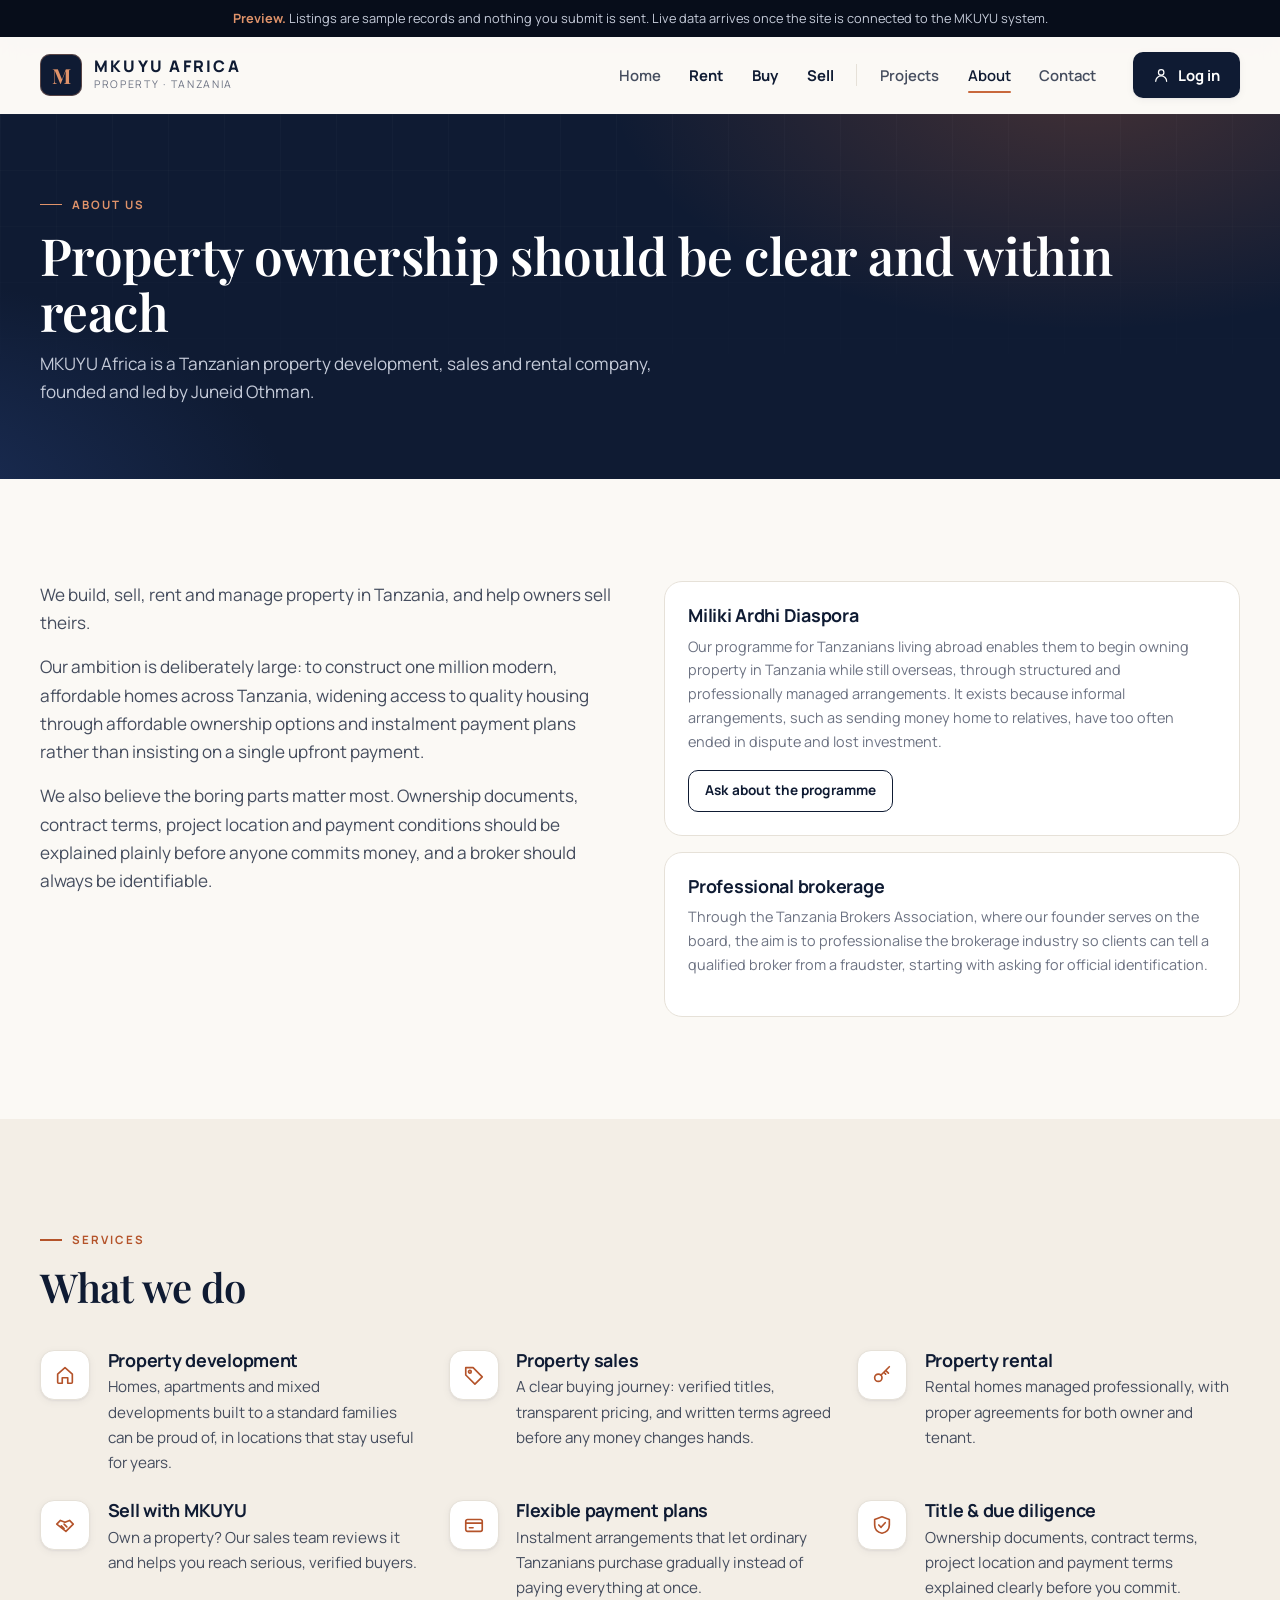
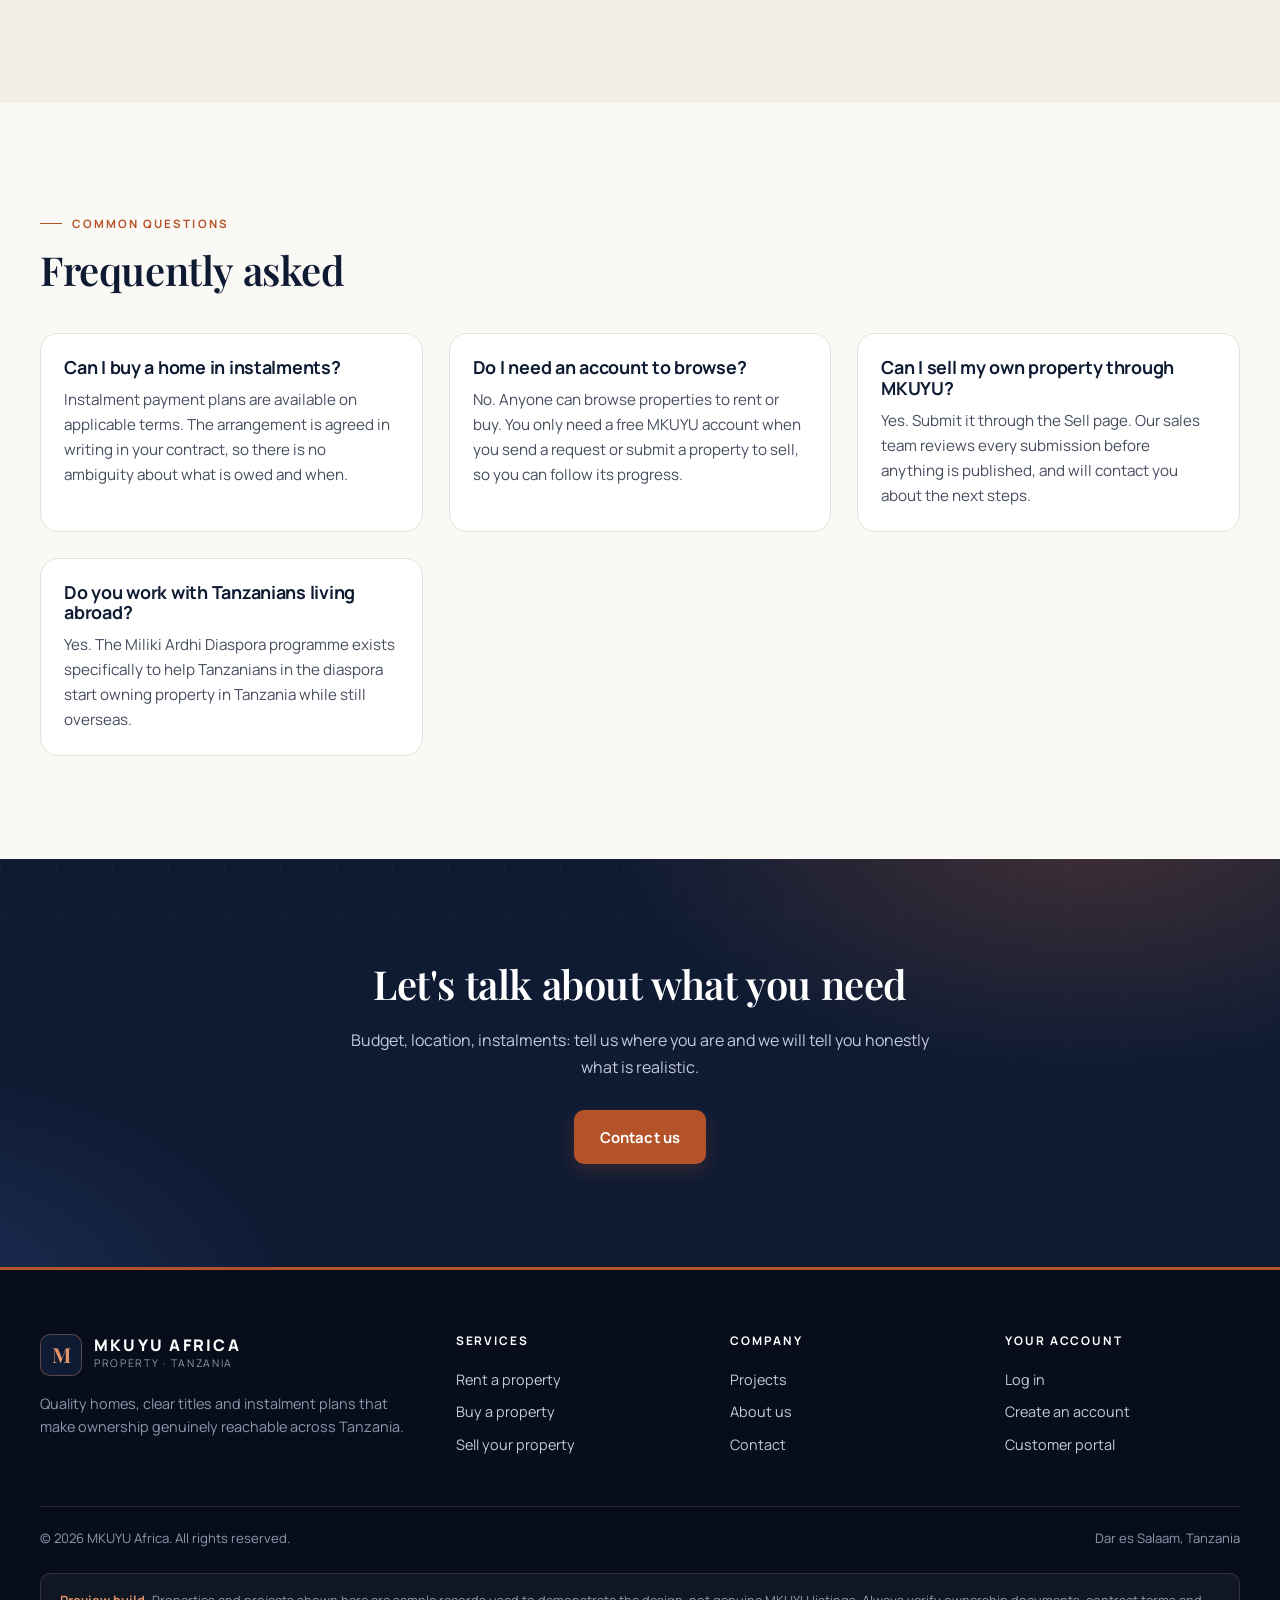
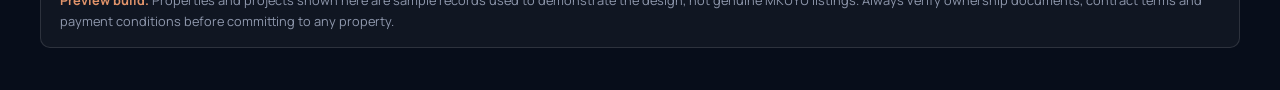
==== commit 05044b84: "Give the public site its own visual identity The public website used the same green and gold as the " ====
--- a/about.html
+++ b/about.html
@@ -5,16 +5,16 @@
   <meta name="viewport" content="width=device-width, initial-scale=1" />
   <title>About · MKUYU Africa</title>
   <meta name="description" content="Who MKUYU Africa is, what we do, and why we believe property ownership should be clear, verifiable and within reach." />
-  <meta name="theme-color" content="#0b6b4d" />
+  <meta name="theme-color" content="#0f1b33" />
   <meta property="og:title" content="About · MKUYU Africa" />
   <meta property="og:description" content="Who MKUYU Africa is, what we do, and why we believe property ownership should be clear, verifiable and within reach." />
   <meta property="og:type" content="website" />
   <script>document.documentElement.classList.add("js")</script>
   <link rel="preconnect" href="https://fonts.googleapis.com">
   <link rel="preconnect" href="https://fonts.gstatic.com" crossorigin>
-  <link href="https://fonts.googleapis.com/css2?family=DM+Sans:wght@400;500;600;700;800&family=Fraunces:opsz,wght@9..144,500;9..144,600&display=swap" rel="stylesheet">
+  <link href="https://fonts.googleapis.com/css2?family=Manrope:wght@400;500;600;700;800&family=Playfair+Display:ital,wght@0,500;0,600;0,700;1,600&display=swap" rel="stylesheet">
   <link rel="stylesheet" href="assets/css/styles.css" />
-  <link rel="icon" href="data:image/svg+xml,<svg xmlns='http://www.w3.org/2000/svg' viewBox='0 0 100 100'><rect width='100' height='100' rx='22' fill='%230b6b4d'/><text y='72' x='50' text-anchor='middle' font-size='62' font-family='Georgia' fill='%23e8c46a'>M</text></svg>" />
+  <link rel="icon" href="data:image/svg+xml,<svg xmlns='http://www.w3.org/2000/svg' viewBox='0 0 100 100'><rect width='100' height='100' rx='22' fill='%230f1b33'/><text y='72' x='50' text-anchor='middle' font-size='62' font-family='Georgia' fill='%23e0936a'>M</text></svg>" />
   <script type="module" src="assets/js/app.js"></script>
 </head>
 <body data-page="about">
@@ -95,7 +95,7 @@
       <div class="wrap">
         <h2>Let's talk about what you need</h2>
         <p>Budget, location, instalments: tell us where you are and we will tell you honestly what is realistic.</p>
-        <div class="cta-actions"><a class="btn btn--gold" href="contact.html">Contact us</a></div>
+        <div class="cta-actions"><a class="btn btn--accent" href="contact.html">Contact us</a></div>
       </div>
     </section>
   </main>
--- a/assets/css/styles.css
+++ b/assets/css/styles.css
@@ -1,54 +1,76 @@
 /* ==========================================================================
    MKUYU AFRICA — public website design system
    --------------------------------------------------------------------------
-   White + MKUYU green + gold. Mobile-first, accessible, no build step.
-   Belongs to the PUBLIC website only; shares no code with the internal
-   Staff/Admin system.
+   The public brand is deliberately distinct from the internal staff system
+   (which is green). Palette:
+
+     Midnight  navy     — primary: trust, prestige, headings, primary actions
+     Copper    clay     — accent: warmth, East-African earth, highlights
+     Ivory / Sand       — warm, editorial backgrounds
+     Stone              — neutral text and lines
+
+   Type: Playfair Display (display) + Manrope (text).
+   Belongs to the PUBLIC website only; shares no code with the staff system.
    ========================================================================== */
 
 :root {
-  /* Brand */
-  --green-950: #04301f;
-  --green-900: #06412f;
-  --green-800: #0a5741;
-  --green-700: #0b6b4d;
-  --green-600: #10855f;
-  --green-200: #cfe6da;
-  --green-100: #e6f2ed;
-  --green-50:  #f2f9f6;
-  --gold-600:  #b8892b;
-  --gold-500:  #d4a437;
-  --gold-400:  #e8c46a;
-  --gold-100:  #f8ecc8;
-  --gold-50:   #fdf8ec;
-
-  /* Neutrals */
-  --ink:      #14201b;
-  --ink-soft: #46564f;
-  --muted:    #6b7c75;
-  --line:     #e3eae7;
-  --line-soft:#eef3f1;
-  --surface:  #ffffff;
-  --canvas:   #f7faf9;
-
-  /* Status */
+  /* Primary — Midnight */
+  --brand-950: #070d1a;
+  --brand-900: #0f1b33;
+  --brand-800: #17264a;
+  --brand-700: #1f3363;
+  --brand-600: #2d4a8a;
+  --brand-200: #c9d3e6;
+  --brand-100: #e6ebf4;
+  --brand-50:  #f3f5fa;
+
+  /* Accent — Copper */
+  --accent-700: #93401d;
+  --accent-600: #b4532a;   /* text-safe on white (AA) */
+  --accent-500: #c8683c;
+  --accent-400: #e0936a;
+  --accent-300: #efbd9c;
+  --accent-100: #f8e3d5;
+  --accent-50:  #fcf3ec;
+
+  /* Warm neutrals */
+  --ink:       #121826;
+  --ink-soft:  #454d5e;
+  --muted:     #6c7282;
+  --line:      #e6e1d8;
+  --line-soft: #efebe4;
+  --surface:   #ffffff;
+  --canvas:    #fbf9f5;   /* ivory */
+  --sand:      #f3eee6;
+
+  /* Text on dark (midnight) backgrounds */
+  --on-dark:       #ffffff;
+  --on-dark-soft:  #c5cbd9;
+  --on-dark-muted: #8f98ad;
+  --on-dark-line:  rgba(255, 255, 255, .12);
+
+  /* Status (semantic, used sparingly) */
+  --success: #2e7d5b;
+  --success-50: #e7f4ee;
   --danger: #b3261e;
   --danger-50: #fdecea;
   --warn: #8a5a00;
   --warn-50: #fff4db;
 
   /* Type */
-  --font: "DM Sans", "Segoe UI", system-ui, -apple-system, sans-serif;
-  --display: "Fraunces", Georgia, "Times New Roman", serif;
+  --font: "Manrope", "Segoe UI", system-ui, -apple-system, sans-serif;
+  --display: "Playfair Display", Georgia, "Times New Roman", serif;
 
   /* Space + shape */
   --shell: 1200px;
-  --r-sm: 8px;
+  --r-xs: 6px;
+  --r-sm: 10px;
   --r-md: 14px;
-  --r-lg: 22px;
-  --shadow-sm: 0 1px 2px rgba(6, 65, 47, .06), 0 2px 8px rgba(6, 65, 47, .05);
-  --shadow-md: 0 4px 12px rgba(6, 65, 47, .08), 0 12px 32px rgba(6, 65, 47, .07);
-  --shadow-lg: 0 10px 24px rgba(6, 65, 47, .10), 0 24px 56px rgba(6, 65, 47, .12);
+  --r-lg: 18px;
+  --r-xl: 26px;
+  --shadow-sm: 0 1px 2px rgba(15, 27, 51, .05), 0 2px 8px rgba(15, 27, 51, .05);
+  --shadow-md: 0 4px 12px rgba(15, 27, 51, .07), 0 14px 34px rgba(15, 27, 51, .08);
+  --shadow-lg: 0 12px 26px rgba(15, 27, 51, .10), 0 28px 60px rgba(15, 27, 51, .14);
 
   /* Motion */
   --ease-out: cubic-bezier(.22, .61, .36, 1);
@@ -61,20 +83,22 @@
   margin: 0;
   font-family: var(--font);
   color: var(--ink);
-  background: var(--surface);
+  background: var(--canvas);
   line-height: 1.65;
   -webkit-font-smoothing: antialiased;
 }
 img { max-width: 100%; display: block; }
 svg { display: block; }
 
-h1, h2, h3, h4 { margin: 0 0 .5em; line-height: 1.15; font-weight: 700; letter-spacing: -.02em; }
+/* ---------- Typography ---------- */
+h1, h2, h3, h4 { margin: 0 0 .5em; line-height: 1.15; font-weight: 700; letter-spacing: -.015em; color: var(--brand-900); }
 h1, h2 { font-family: var(--display); font-weight: 600; letter-spacing: -.01em; }
-h1 { font-size: clamp(2.1rem, 5.2vw, 3.6rem); }
-h2 { font-size: clamp(1.6rem, 3.4vw, 2.4rem); }
-h3 { font-size: 1.15rem; }
+h1 { font-size: clamp(2.2rem, 5.2vw, 3.8rem); line-height: 1.08; }
+h2 { font-size: clamp(1.7rem, 3.4vw, 2.5rem); }
+h3 { font-size: 1.12rem; }
 p  { margin: 0 0 1rem; }
-a  { color: var(--green-700); }
+a  { color: var(--brand-700); text-underline-offset: 3px; }
+a:hover { color: var(--accent-600); }
 
 .icon { width: 1.1em; height: 1.1em; flex: none; }
 
@@ -84,91 +108,99 @@
 
 /* ---------- Layout ---------- */
 .wrap { width: min(100% - 2.5rem, var(--shell)); margin-inline: auto; }
-.section { padding: clamp(3.5rem, 8vw, 6rem) 0; }
+.section { padding: clamp(3.5rem, 8vw, 6.5rem) 0; }
 .section--tight { padding: clamp(2rem, 5vw, 3rem) 0; }
-.section--tint { background: var(--canvas); }
-.section--dark { background: var(--green-900); color: #eaf4ef; }
-.section--dark h2, .section--dark h3 { color: #fff; }
-
+.section--tint { background: var(--sand); }
+.section--dark { background: var(--brand-900); color: var(--on-dark); }
+.section--dark h2, .section--dark h3 { color: var(--on-dark); }
+
+/* Eyebrow: small caps with a copper rule, the brand's signature detail */
 .eyebrow {
-  display: inline-block; font-size: .74rem; font-weight: 700; letter-spacing: .16em;
-  text-transform: uppercase; color: var(--gold-600); margin-bottom: .7rem;
-}
-.lede { font-size: 1.06rem; color: var(--ink-soft); max-width: 62ch; }
-.section--dark .lede { color: #bcd4c9; }
-.section-head { display: flex; flex-wrap: wrap; align-items: end; justify-content: space-between; gap: 1rem 2rem; margin-bottom: 2.2rem; }
+  display: inline-flex; align-items: center; gap: .6rem;
+  font-size: .72rem; font-weight: 700; letter-spacing: .18em;
+  text-transform: uppercase; color: var(--accent-600); margin-bottom: .9rem;
+}
+.eyebrow::before { content: ""; width: 22px; height: 1.5px; background: currentColor; }
+.lede { font-size: 1.07rem; color: var(--ink-soft); max-width: 62ch; }
+.section--dark .lede { color: var(--on-dark-soft); }
+.section--dark .eyebrow, .hero .eyebrow, .page-hero .eyebrow, .auth-aside .eyebrow { color: var(--accent-400); }
+.section-head { display: flex; flex-wrap: wrap; align-items: end; justify-content: space-between; gap: 1rem 2rem; margin-bottom: 2.4rem; }
 .section-head .lede { margin: 0; }
 
-.skip-link { position: absolute; left: -9999px; top: 0; background: var(--green-700); color: #fff; padding: .75rem 1.1rem; z-index: 200; }
+.skip-link { position: absolute; left: -9999px; top: 0; background: var(--brand-900); color: #fff; padding: .75rem 1.1rem; z-index: 200; }
 .skip-link:focus { left: 0; }
 
 :where(a, button, input, select, textarea, summary, [tabindex]):focus-visible {
-  outline: 3px solid var(--gold-500); outline-offset: 2px; border-radius: 4px;
-}
-
-.grid { display: grid; gap: 1.5rem; }
+  outline: 3px solid var(--accent-500); outline-offset: 2px; border-radius: 4px;
+}
+
+.grid { display: grid; gap: 1.6rem; }
 .grid--3 { grid-template-columns: repeat(auto-fill, minmax(290px, 1fr)); }
 .grid--4 { grid-template-columns: repeat(auto-fit, minmax(230px, 1fr)); }
 .grid--2 { grid-template-columns: repeat(auto-fit, minmax(min(100%, 320px), 1fr)); }
 
 /* ---------- Buttons ---------- */
 .btn {
-  display: inline-flex; align-items: center; justify-content: center; gap: .5rem;
-  padding: .8rem 1.5rem; border-radius: 999px; border: 1.5px solid transparent;
-  font: inherit; font-weight: 600; font-size: .95rem; cursor: pointer; text-decoration: none;
+  display: inline-flex; align-items: center; justify-content: center; gap: .55rem;
+  padding: .85rem 1.55rem; border-radius: var(--r-sm); border: 1.5px solid transparent;
+  font: inherit; font-weight: 700; font-size: .93rem; letter-spacing: .01em; cursor: pointer; text-decoration: none;
   transition: transform .2s var(--ease-out), box-shadow .2s var(--ease-out), background-color .2s ease, color .2s ease, border-color .2s ease;
 }
 .btn .icon { transition: transform .2s var(--ease-out); }
 .btn:hover .icon { transform: translateX(2px); }
 .btn:active { transform: translateY(0) scale(.98); }
-.btn--primary { background: var(--green-700); color: #fff; box-shadow: var(--shadow-sm); }
-.btn--primary:hover { background: var(--green-800); box-shadow: var(--shadow-md); transform: translateY(-1px); }
-.btn--gold { background: var(--gold-500); color: var(--green-900); }
-.btn--gold:hover { background: var(--gold-400); transform: translateY(-1px); }
-.btn--ghost { background: transparent; color: #fff; border-color: rgba(255,255,255,.5); }
-.btn--ghost:hover { background: rgba(255,255,255,.12); }
-.btn--outline { background: #fff; color: var(--green-700); border-color: var(--green-700); }
-.btn--outline:hover { background: var(--green-50); }
-.btn--soft { background: var(--green-50); color: var(--green-800); border-color: var(--line); }
-.btn--soft:hover { background: var(--green-100); }
-.btn--small { padding: .5rem 1rem; font-size: .86rem; }
+.btn--primary { background: var(--brand-900); color: #fff; box-shadow: var(--shadow-sm); }
+.btn--primary:hover { background: var(--brand-700); color: #fff; box-shadow: var(--shadow-md); transform: translateY(-1px); }
+.btn--accent { background: var(--accent-600); color: #fff; box-shadow: 0 6px 18px rgba(180, 83, 42, .25); }
+.btn--accent:hover { background: var(--accent-700); color: #fff; transform: translateY(-1px); box-shadow: 0 10px 24px rgba(180, 83, 42, .32); }
+.btn--ghost { background: transparent; color: #fff; border-color: rgba(255,255,255,.4); }
+.btn--ghost:hover { background: rgba(255,255,255,.1); color: #fff; border-color: rgba(255,255,255,.7); }
+.btn--outline { background: var(--surface); color: var(--brand-900); border-color: var(--brand-900); }
+.btn--outline:hover { background: var(--brand-900); color: #fff; }
+.btn--soft { background: var(--brand-50); color: var(--brand-800); border-color: var(--brand-100); }
+.btn--soft:hover { background: var(--brand-100); color: var(--brand-900); }
+.btn--small { padding: .55rem 1rem; font-size: .85rem; }
 .btn--block { width: 100%; }
-.btn[disabled], .btn[aria-disabled="true"] { opacity: .55; cursor: not-allowed; transform: none; box-shadow: none; }
+.btn[disabled], .btn[aria-disabled="true"] { opacity: .5; cursor: not-allowed; transform: none; box-shadow: none; }
 
 /* ---------- Header ---------- */
 .site-header {
   position: sticky; top: 0; z-index: 100;
-  background: rgba(255,255,255,.92); backdrop-filter: blur(12px);
+  background: rgba(251, 249, 245, .9); backdrop-filter: blur(14px) saturate(1.2);
   border-bottom: 1px solid transparent;
-  transition: border-color .25s ease, box-shadow .25s ease;
-}
-.site-header.is-scrolled { border-bottom-color: var(--line); box-shadow: 0 6px 24px rgba(6,65,47,.06); }
-.header-inner { display: flex; align-items: center; gap: 1.5rem; min-height: 74px; }
-
-.brand { display: flex; align-items: center; gap: .7rem; text-decoration: none; color: inherit; margin-right: auto; }
+  transition: border-color .25s ease, box-shadow .25s ease, background-color .25s ease;
+}
+.site-header.is-scrolled { background: rgba(255,255,255,.94); border-bottom-color: var(--line); box-shadow: 0 8px 30px rgba(15,27,51,.06); }
+.header-inner { display: flex; align-items: center; gap: 1.5rem; min-height: 76px; }
+
+.brand { display: flex; align-items: center; gap: .75rem; text-decoration: none; color: inherit; margin-right: auto; }
+.brand:hover { color: inherit; }
 .brand-mark {
-  width: 40px; height: 40px; flex: none; display: grid; place-items: center;
-  background: linear-gradient(140deg, var(--green-700), var(--green-900)); color: var(--gold-400);
-  border-radius: 11px; font-weight: 800; font-size: 1.15rem; font-family: var(--display);
-}
-.brand-name { font-weight: 800; letter-spacing: .06em; font-size: 1.05rem; display: block; line-height: 1.2; }
-.brand-sub { display: block; font-size: .68rem; color: var(--muted); letter-spacing: .1em; text-transform: uppercase; }
-
-.nav { display: flex; align-items: center; gap: .3rem; }
+  width: 42px; height: 42px; flex: none; display: grid; place-items: center;
+  background: var(--brand-900); color: var(--accent-400);
+  border-radius: var(--r-sm); font-weight: 700; font-size: 1.3rem; font-family: var(--display);
+  box-shadow: inset 0 0 0 1px rgba(224, 147, 106, .35);
+}
+.brand-name { font-weight: 800; letter-spacing: .14em; font-size: 1rem; display: block; line-height: 1.2; color: var(--brand-900); }
+.brand-sub { display: block; font-size: .66rem; color: var(--muted); letter-spacing: .16em; text-transform: uppercase; }
+
+.nav { display: flex; align-items: center; gap: .2rem; }
 .nav a {
-  position: relative; color: var(--ink-soft); text-decoration: none; font-weight: 500; font-size: .95rem;
-  padding: .5rem .75rem; border-radius: 999px; transition: color .2s ease, background-color .2s ease;
-}
-.nav a:hover { color: var(--green-700); background: var(--green-50); }
-.nav a[aria-current="page"] { color: var(--green-800); font-weight: 700; }
-.nav a[aria-current="page"]::after {
-  content: ""; position: absolute; left: .75rem; right: .75rem; bottom: .15rem; height: 2px;
-  background: var(--gold-500); border-radius: 2px;
-}
-.nav .nav-service { font-weight: 600; color: var(--ink); }
-.nav-divider { width: 1px; height: 22px; background: var(--line); margin: 0 .35rem; }
+  position: relative; color: var(--ink-soft); text-decoration: none; font-weight: 600; font-size: .93rem;
+  padding: .55rem .8rem; border-radius: var(--r-xs); transition: color .2s ease;
+}
+.nav a::after {
+  content: ""; position: absolute; left: .8rem; right: .8rem; bottom: .2rem; height: 2px; border-radius: 2px;
+  background: var(--accent-500); transform: scaleX(0); transform-origin: left; transition: transform .25s var(--ease-out);
+}
+.nav a:hover { color: var(--brand-900); }
+.nav a:hover::after { transform: scaleX(1); }
+.nav a[aria-current="page"] { color: var(--brand-900); }
+.nav a[aria-current="page"]::after { transform: scaleX(1); }
+.nav .nav-service { color: var(--brand-900); font-weight: 700; }
+.nav-divider { width: 1px; height: 22px; background: var(--line); margin: 0 .4rem; }
 .header-cta { display: flex; align-items: center; gap: .6rem; }
-.header-cta .btn { padding: .6rem 1.1rem; }
+.header-cta .btn { padding: .62rem 1.15rem; }
 .nav-toggle { display: none; }
 
 @media (max-width: 960px) {
@@ -178,81 +210,94 @@
   .js .header-inner { flex-wrap: nowrap; }
   .js .nav-toggle {
     display: inline-grid; place-items: center; width: 44px; height: 44px;
-    background: var(--green-50); border: 1px solid var(--line); border-radius: var(--r-sm);
-    cursor: pointer; color: var(--green-800);
+    background: var(--surface); border: 1px solid var(--line); border-radius: var(--r-sm);
+    cursor: pointer; color: var(--brand-900);
   }
   .nav-toggle .icon { width: 22px; height: 22px; }
   .js .nav {
     position: absolute; inset: 100% 0 auto; flex-direction: column; align-items: stretch; gap: 0;
-    background: #fff; border-bottom: 1px solid var(--line); padding: .5rem 1.25rem 1rem; box-shadow: var(--shadow-md);
+    background: var(--surface); border-bottom: 1px solid var(--line); padding: .5rem 1.25rem 1rem; box-shadow: var(--shadow-md);
     opacity: 0; transform: translateY(-8px); visibility: hidden; pointer-events: none;
     transition: opacity .22s ease, transform .22s var(--ease-out), visibility 0s linear .22s;
   }
   .js .nav-open .nav { opacity: 1; transform: none; visibility: visible; pointer-events: auto; transition-delay: 0s; }
-  .js .nav a { padding: .85rem .25rem; border-bottom: 1px solid var(--line-soft); border-radius: 0; }
-  .nav a[aria-current="page"]::after { display: none; }
+  .js .nav a { padding: .9rem .25rem; border-bottom: 1px solid var(--line-soft); border-radius: 0; }
+  .nav a::after { display: none; }
+  .nav a[aria-current="page"] { color: var(--accent-600); }
   .nav-divider { display: none; }
   .header-cta .btn span { display: none; }
   .header-cta .btn { padding: .6rem; width: 44px; height: 44px; }
 }
 
+/* ---------- Dark surfaces (hero, page hero, auth aside, CTA) ----------
+   Midnight with a faint architectural grid and a warm copper glow. */
+.hero, .page-hero, .auth-aside, .cta-band {
+  position: relative; overflow: hidden; color: var(--on-dark);
+  background:
+    radial-gradient(800px 420px at 85% -10%, rgba(200, 104, 60, .28), transparent 60%),
+    radial-gradient(700px 400px at -10% 110%, rgba(45, 74, 138, .45), transparent 60%),
+    var(--brand-900);
+}
+.hero::before, .page-hero::before, .auth-aside::before, .cta-band::before {
+  content: ""; position: absolute; inset: 0; pointer-events: none; opacity: .5;
+  background-image:
+    linear-gradient(rgba(255,255,255,.045) 1px, transparent 1px),
+    linear-gradient(90deg, rgba(255,255,255,.045) 1px, transparent 1px);
+  background-size: 56px 56px;
+  -webkit-mask-image: linear-gradient(180deg, #000 0%, transparent 85%);
+          mask-image: linear-gradient(180deg, #000 0%, transparent 85%);
+}
+.hero h1, .page-hero h1, .auth-aside h2, .cta-band h2 { color: var(--on-dark); }
+
 /* ---------- Hero ---------- */
-.hero { position: relative; background: var(--green-900); color: #fff; overflow: hidden; }
-.hero::after {
-  content: ""; position: absolute; inset: 0; pointer-events: none;
-  background: radial-gradient(900px 420px at 80% 8%, rgba(212,164,55,.22), transparent 60%),
-              radial-gradient(700px 360px at 0% 100%, rgba(16,133,95,.35), transparent 60%);
-}
-.hero-inner { position: relative; z-index: 1; padding: clamp(3.5rem, 8vw, 6rem) 0 clamp(3rem, 6vw, 4.5rem); }
-.hero h1 { color: #fff; margin-bottom: 1rem; max-width: 18ch; }
-.hero h1 em { font-style: normal; color: var(--gold-400); }
-.hero .lede { color: #cfe3d9; font-size: 1.1rem; }
-.hero-stats { display: flex; flex-wrap: wrap; gap: 2.4rem; margin-top: 2.2rem; }
-.hero-stats strong { display: block; font-family: var(--display); font-size: 1.85rem; color: var(--gold-400); }
-.hero-stats span { font-size: .8rem; color: #a9c6b8; text-transform: uppercase; letter-spacing: .1em; }
+.hero-inner { position: relative; z-index: 1; padding: clamp(4rem, 9vw, 7rem) 0 clamp(3.5rem, 7vw, 5rem); }
+.hero h1 { margin-bottom: 1.1rem; max-width: 17ch; }
+.hero h1 em { font-style: italic; color: var(--accent-400); }
+.hero .lede { color: var(--on-dark-soft); font-size: 1.12rem; }
+.hero-stats { display: flex; flex-wrap: wrap; gap: 2.8rem; margin-top: 2.6rem; padding-top: 1.8rem; border-top: 1px solid var(--on-dark-line); }
+.hero-stats strong { display: block; font-family: var(--display); font-size: 2rem; font-weight: 600; color: #fff; }
+.hero-stats span { font-size: .74rem; color: var(--on-dark-muted); text-transform: uppercase; letter-spacing: .14em; }
 
 /* The three services, front and centre */
-.service-picker { display: grid; gap: 1rem; grid-template-columns: repeat(3, 1fr); margin-top: 2.6rem; }
+.service-picker { display: grid; gap: 1rem; grid-template-columns: repeat(3, 1fr); margin-top: 2.8rem; }
 @media (max-width: 760px) { .service-picker { grid-template-columns: 1fr; } }
 .service-tile {
   position: relative; display: flex; flex-direction: column; gap: .35rem;
-  padding: 1.4rem 1.4rem 1.3rem; border-radius: var(--r-lg); text-decoration: none; color: #fff;
-  background: rgba(255,255,255,.07); border: 1px solid rgba(255,255,255,.14); backdrop-filter: blur(6px);
+  padding: 1.5rem 1.5rem 1.35rem; border-radius: var(--r-lg); text-decoration: none; color: #fff;
+  background: rgba(255,255,255,.05); border: 1px solid rgba(255,255,255,.12); backdrop-filter: blur(8px);
   transition: transform var(--lift) var(--ease-out), background-color var(--lift) ease, border-color var(--lift) ease, box-shadow var(--lift) var(--ease-out);
 }
+.service-tile:hover { color: #fff; }
 .service-tile .tile-icon {
-  width: 44px; height: 44px; border-radius: 12px; display: grid; place-items: center; margin-bottom: .5rem;
-  background: rgba(212,164,55,.18); color: var(--gold-400);
+  width: 46px; height: 46px; border-radius: var(--r-sm); display: grid; place-items: center; margin-bottom: .6rem;
+  background: rgba(200, 104, 60, .16); color: var(--accent-400); border: 1px solid rgba(224, 147, 106, .28);
 }
 .service-tile .tile-icon .icon { width: 22px; height: 22px; }
-.service-tile strong { font-size: 1.25rem; font-family: var(--display); font-weight: 600; }
-.service-tile span { color: #bcd4c9; font-size: .92rem; }
-.service-tile .tile-go { margin-top: .6rem; display: inline-flex; align-items: center; gap: .4rem; color: var(--gold-400); font-weight: 600; font-size: .9rem; }
+.service-tile strong { font-size: 1.4rem; font-family: var(--display); font-weight: 600; }
+.service-tile span { color: var(--on-dark-soft); font-size: .92rem; }
+.service-tile .tile-go { margin-top: .7rem; display: inline-flex; align-items: center; gap: .4rem; color: var(--accent-400); font-weight: 700; font-size: .88rem; }
+.service-tile .tile-go .icon { transition: transform .25s var(--ease-out); }
 @media (hover: hover) {
-  .service-tile:hover { transform: translateY(-4px); background: rgba(255,255,255,.12); border-color: rgba(232,196,106,.45); box-shadow: 0 18px 40px rgba(0,0,0,.18); }
+  .service-tile:hover { transform: translateY(-4px); background: rgba(255,255,255,.09); border-color: rgba(224,147,106,.5); box-shadow: 0 20px 44px rgba(0,0,0,.25); }
   .service-tile:hover .tile-go .icon { transform: translateX(3px); }
 }
-.service-tile .tile-go .icon { transition: transform .25s var(--ease-out); }
 
 /* Inner-page hero */
-.page-hero { background: var(--green-900); color: #fff; position: relative; overflow: hidden; }
-.page-hero::after { content: ""; position: absolute; inset: 0; background: radial-gradient(700px 300px at 85% 0%, rgba(212,164,55,.2), transparent 60%); pointer-events: none; }
-.page-hero .wrap { position: relative; z-index: 1; padding: clamp(2.6rem, 6vw, 4rem) 0; }
-.page-hero h1 { color: #fff; font-size: clamp(2rem, 4.4vw, 3rem); margin-bottom: .6rem; }
-.page-hero .lede { color: #cfe3d9; margin: 0; }
-.page-hero .eyebrow { color: var(--gold-400); }
+.page-hero .wrap { position: relative; z-index: 1; padding: clamp(3rem, 6vw, 4.5rem) 0; }
+.page-hero h1 { font-size: clamp(2.1rem, 4.4vw, 3.2rem); margin-bottom: .7rem; }
+.page-hero .lede { color: var(--on-dark-soft); margin: 0; }
 
 /* ---------- Badges ---------- */
 .badge {
-  display: inline-flex; align-items: center; gap: .3rem; padding: .28rem .7rem; border-radius: 999px;
-  font-size: .7rem; font-weight: 700; letter-spacing: .05em; text-transform: uppercase; line-height: 1.3;
-}
-.badge--buy { background: var(--green-700); color: #fff; }
-.badge--rent { background: var(--gold-500); color: var(--green-950); }
-.badge--status { background: rgba(20,32,27,.82); color: #fff; }
-.badge--available { background: var(--green-100); color: var(--green-800); }
+  display: inline-flex; align-items: center; gap: .3rem; padding: .3rem .62rem; border-radius: var(--r-xs);
+  font-size: .66rem; font-weight: 800; letter-spacing: .12em; text-transform: uppercase; line-height: 1.3;
+}
+.badge--buy { background: var(--brand-900); color: #fff; }
+.badge--rent { background: var(--accent-600); color: #fff; }
+.badge--status { background: rgba(7, 13, 26, .78); color: #fff; backdrop-filter: blur(4px); }
+.badge--available { background: var(--success-50); color: var(--success); }
 .badge--reserved { background: var(--warn-50); color: var(--warn); }
-.badge--sold, .badge--rented { background: #eceff0; color: #4a5752; }
+.badge--sold, .badge--rented { background: #eceae6; color: #4f5462; }
 
 /* ==========================================================================
    Property card
@@ -262,58 +307,59 @@
    ========================================================================== */
 .pcard {
   position: relative; display: flex; flex-direction: column; overflow: hidden;
-  background: #fff; border: 1px solid var(--line); border-radius: var(--r-lg);
+  background: var(--surface); border: 1px solid var(--line); border-radius: var(--r-lg);
   box-shadow: var(--shadow-sm);
   transition: transform var(--lift) var(--ease-out), box-shadow var(--lift) var(--ease-out), border-color var(--lift) ease;
   will-change: transform;
 }
-.pcard-media { position: relative; aspect-ratio: 16 / 11; overflow: hidden; background: var(--green-50); }
+.pcard-media { position: relative; aspect-ratio: 16 / 11; overflow: hidden; background: var(--sand); }
 .pcard-media > img, .pcard-media > .art {
   width: 100%; height: 100%; object-fit: cover;
   transition: transform .6s var(--ease-out);
 }
 .pcard-media::after {
   content: ""; position: absolute; inset: auto 0 0; height: 45%; pointer-events: none;
-  background: linear-gradient(to top, rgba(4,48,31,.18), transparent);
-}
-.pcard-badges { position: absolute; top: .85rem; left: .85rem; display: flex; flex-wrap: wrap; gap: .4rem; z-index: 1; }
+  background: linear-gradient(to top, rgba(15,27,51,.18), transparent);
+}
+.pcard-badges { position: absolute; top: .9rem; left: .9rem; display: flex; flex-wrap: wrap; gap: .4rem; z-index: 1; }
 .pcard-sample {
-  position: absolute; top: .85rem; right: .85rem; z-index: 1;
-  font-size: .66rem; font-weight: 700; letter-spacing: .08em; text-transform: uppercase;
-  background: rgba(255,255,255,.92); color: var(--muted); padding: .22rem .55rem; border-radius: 999px;
-}
-.pcard-body { display: flex; flex-direction: column; gap: .45rem; padding: 1.2rem 1.3rem 1.3rem; flex: 1; }
-.pcard-type { margin: 0; font-size: .72rem; font-weight: 700; letter-spacing: .12em; text-transform: uppercase; color: var(--gold-600); }
-.pcard-title { margin: 0; font-size: 1.15rem; line-height: 1.3; }
-.pcard-link { color: var(--ink); text-decoration: none; }
+  position: absolute; top: .9rem; right: .9rem; z-index: 1;
+  font-size: .62rem; font-weight: 800; letter-spacing: .12em; text-transform: uppercase;
+  background: rgba(255,255,255,.92); color: var(--muted); padding: .24rem .55rem; border-radius: var(--r-xs);
+}
+.pcard-body { display: flex; flex-direction: column; gap: .45rem; padding: 1.25rem 1.35rem 1.35rem; flex: 1; }
+.pcard-type { margin: 0; font-size: .68rem; font-weight: 800; letter-spacing: .16em; text-transform: uppercase; color: var(--accent-600); }
+.pcard-title { margin: 0; font-family: var(--display); font-size: 1.28rem; font-weight: 600; line-height: 1.25; letter-spacing: -.005em; }
+.pcard-link { color: var(--brand-900); text-decoration: none; }
+.pcard-link:hover { color: var(--brand-900); }
 .pcard-link::after { content: ""; position: absolute; inset: 0; z-index: 2; border-radius: inherit; } /* whole card is the link */
 .pcard-link:focus-visible { outline: none; }
-.pcard:focus-within { outline: 3px solid var(--gold-500); outline-offset: 3px; }
+.pcard:focus-within { outline: 3px solid var(--accent-500); outline-offset: 3px; }
 .pcard-loc { display: flex; align-items: center; gap: .35rem; margin: 0; color: var(--muted); font-size: .88rem; }
-.pcard-loc .icon { color: var(--green-600); }
+.pcard-loc .icon { color: var(--accent-600); }
 .pcard-summary {
   margin: .15rem 0 0; color: var(--ink-soft); font-size: .92rem; line-height: 1.55;
   display: -webkit-box; -webkit-line-clamp: 2; -webkit-box-orient: vertical; overflow: hidden;
 }
-.pcard-facts { list-style: none; margin: .35rem 0 0; padding: 0; display: flex; flex-wrap: wrap; gap: .45rem 1rem; color: var(--ink-soft); font-size: .86rem; }
+.pcard-facts { list-style: none; margin: .4rem 0 0; padding: 0; display: flex; flex-wrap: wrap; gap: .45rem 1.1rem; color: var(--ink-soft); font-size: .85rem; font-weight: 600; }
 .pcard-facts li { display: inline-flex; align-items: center; gap: .35rem; }
-.pcard-facts .icon { color: var(--green-700); }
-.pcard-facts abbr { text-decoration: none; }
+.pcard-facts .icon { color: var(--brand-600); }
+.pcard-facts abbr { text-decoration: none; font-weight: 500; color: var(--muted); }
 .sr-label { position: absolute; width: 1px; height: 1px; overflow: hidden; clip: rect(0 0 0 0); white-space: nowrap; }
 .pcard-foot {
-  margin-top: auto; padding-top: .95rem; display: flex; align-items: end; justify-content: space-between; gap: 1rem;
+  margin-top: auto; padding-top: 1rem; display: flex; align-items: end; justify-content: space-between; gap: 1rem;
   border-top: 1px solid var(--line-soft);
 }
-.pcard-price { margin: 0; font-family: var(--display); font-size: 1.3rem; font-weight: 600; color: var(--green-800); line-height: 1.2; }
-.pcard-price small { display: block; font-family: var(--font); font-size: .74rem; font-weight: 500; color: var(--muted); margin-top: .15rem; }
+.pcard-price { margin: 0; font-family: var(--display); font-size: 1.4rem; font-weight: 600; color: var(--brand-900); line-height: 1.15; }
+.pcard-price small { display: block; font-family: var(--font); font-size: .72rem; font-weight: 600; color: var(--muted); margin-top: .2rem; letter-spacing: .02em; }
 .pcard-cta {
   display: inline-flex; align-items: center; gap: .35rem; white-space: nowrap;
-  font-size: .86rem; font-weight: 700; color: var(--green-700);
+  font-size: .84rem; font-weight: 800; color: var(--accent-600);
 }
 .pcard-cta .icon { transition: transform var(--lift) var(--ease-out); }
 
 @media (hover: hover) {
-  .pcard:hover { transform: translateY(-6px); box-shadow: var(--shadow-lg); border-color: #d3e2dc; }
+  .pcard:hover { transform: translateY(-6px); box-shadow: var(--shadow-lg); border-color: var(--brand-200); }
   .pcard:hover .pcard-media > img, .pcard:hover .pcard-media > .art { transform: scale(1.04); }
   .pcard:hover .pcard-cta .icon { transform: translateX(3px); }
 }
@@ -322,54 +368,57 @@
 /* ---------- Listing toolbar ---------- */
 .toolbar {
   display: grid; gap: 1rem; grid-template-columns: minmax(0, 2fr) repeat(3, minmax(0, 1fr)); align-items: end;
-  padding: 1.1rem; background: #fff; border: 1px solid var(--line); border-radius: var(--r-lg); box-shadow: var(--shadow-sm);
-  margin: -2.2rem 0 2rem; position: relative; z-index: 2;
+  padding: 1.2rem; background: var(--surface); border: 1px solid var(--line); border-radius: var(--r-lg); box-shadow: var(--shadow-md);
+  margin: -2.4rem 0 2.2rem; position: relative; z-index: 2;
 }
 @media (max-width: 900px) { .toolbar { grid-template-columns: 1fr 1fr; } }
 @media (max-width: 520px) { .toolbar { grid-template-columns: 1fr; } }
 .input-icon { position: relative; }
-.input-icon .icon { position: absolute; left: .85rem; top: 50%; transform: translateY(-50%); color: var(--muted); pointer-events: none; }
-.field .input-icon input { padding-left: 2.5rem; }
-.result-count { color: var(--muted); font-size: .9rem; margin: 0 0 1.2rem; }
-
-.segmented { display: inline-flex; padding: .3rem; background: var(--green-50); border: 1px solid var(--line); border-radius: 999px; gap: .2rem; }
+.input-icon .icon { position: absolute; left: .9rem; top: 50%; transform: translateY(-50%); color: var(--muted); pointer-events: none; }
+.field .input-icon input { padding-left: 2.6rem; }
+.result-count { color: var(--muted); font-size: .9rem; font-weight: 600; margin: 0 0 1.3rem; }
+
+.segmented { display: inline-flex; padding: .3rem; background: var(--surface); border: 1px solid var(--line); border-radius: var(--r-sm); gap: .2rem; }
 .segmented button {
-  font: inherit; font-weight: 600; font-size: .9rem; color: var(--ink-soft); background: transparent; border: 0;
-  padding: .5rem 1.2rem; border-radius: 999px; cursor: pointer; transition: background-color .2s ease, color .2s ease, box-shadow .2s ease;
-}
-.segmented button[aria-selected="true"] { background: #fff; color: var(--green-800); box-shadow: var(--shadow-sm); }
+  font: inherit; font-weight: 700; font-size: .88rem; color: var(--ink-soft); background: transparent; border: 0;
+  padding: .52rem 1.3rem; border-radius: 7px; cursor: pointer; transition: background-color .2s ease, color .2s ease, box-shadow .2s ease;
+}
+.segmented button:hover { color: var(--brand-900); }
+.segmented button[aria-selected="true"] { background: var(--brand-900); color: #fff; box-shadow: var(--shadow-sm); }
 
 /* ---------- Forms ---------- */
 .field label, .field .label {
-  display: block; font-size: .78rem; font-weight: 700; text-transform: uppercase; letter-spacing: .08em;
-  color: var(--muted); margin-bottom: .4rem;
+  display: block; font-size: .74rem; font-weight: 800; text-transform: uppercase; letter-spacing: .1em;
+  color: var(--ink-soft); margin-bottom: .45rem;
 }
 .field input, .field select, .field textarea {
-  width: 100%; padding: .72rem .9rem; font: inherit; font-size: .95rem;
-  border: 1.5px solid var(--line); border-radius: var(--r-sm); background: #fff; color: var(--ink);
-  transition: border-color .15s ease, box-shadow .15s ease;
-}
-.field input:focus, .field select:focus, .field textarea:focus { border-color: var(--green-600); box-shadow: 0 0 0 3px rgba(16,133,95,.13); outline: none; }
+  width: 100%; padding: .78rem .95rem; font: inherit; font-size: .95rem;
+  border: 1.5px solid var(--line); border-radius: var(--r-sm); background: var(--surface); color: var(--ink);
+  transition: border-color .15s ease, box-shadow .15s ease, background-color .15s ease;
+}
+.field input:hover, .field select:hover, .field textarea:hover { border-color: #d6cfc3; }
+.field input:focus, .field select:focus, .field textarea:focus { border-color: var(--brand-700); box-shadow: 0 0 0 4px rgba(200,104,60,.14); outline: none; }
 .field [aria-invalid="true"] { border-color: var(--danger); }
 .field textarea { min-height: 130px; resize: vertical; }
-.field-hint { font-size: .8rem; color: var(--muted); margin: .35rem 0 0; }
-.field-error { font-size: .82rem; color: var(--danger); margin: .35rem 0 0; font-weight: 600; }
-.req { color: var(--danger); }
-.form-grid { display: grid; gap: 1rem 1.2rem; grid-template-columns: 1fr 1fr; }
+.field-hint { font-size: .8rem; color: var(--muted); margin: .4rem 0 0; }
+.field-error { font-size: .82rem; color: var(--danger); margin: .4rem 0 0; font-weight: 700; }
+.req { color: var(--accent-600); }
+.form-grid { display: grid; gap: 1.05rem 1.25rem; grid-template-columns: 1fr 1fr; }
 .form-grid .full { grid-column: 1 / -1; }
 @media (max-width: 620px) { .form-grid { grid-template-columns: 1fr; } }
 .check { display: flex; gap: .6rem; align-items: flex-start; font-size: .92rem; color: var(--ink-soft); }
-.check input { width: 18px; height: 18px; margin-top: .2rem; accent-color: var(--green-700); }
-.fieldset { border: 0; padding: 0; margin: 0 0 1.8rem; }
-.fieldset legend { font-family: var(--display); font-size: 1.2rem; font-weight: 600; padding: 0; margin-bottom: 1rem; }
+.check input { width: 18px; height: 18px; margin-top: .2rem; accent-color: var(--brand-900); }
+.fieldset { border: 0; padding: 0; margin: 0 0 2rem; }
+.fieldset legend { font-family: var(--display); font-size: 1.3rem; font-weight: 600; color: var(--brand-900); padding: 0; margin-bottom: 1.1rem; }
 
 .dropzone {
-  display: grid; place-items: center; gap: .4rem; text-align: center; padding: 1.6rem;
-  border: 1.5px dashed var(--green-200); border-radius: var(--r-md); background: var(--green-50); color: var(--ink-soft);
+  display: grid; place-items: center; gap: .4rem; text-align: center; padding: 1.8rem;
+  border: 1.5px dashed var(--accent-300); border-radius: var(--r-md); background: var(--accent-50); color: var(--ink-soft);
   cursor: pointer; transition: border-color .2s ease, background-color .2s ease;
 }
-.dropzone:hover, .dropzone.is-over { border-color: var(--green-600); background: var(--green-100); }
-.dropzone .icon { width: 28px; height: 28px; color: var(--green-700); }
+.dropzone strong { color: var(--brand-900); }
+.dropzone:hover, .dropzone.is-over { border-color: var(--accent-600); background: var(--accent-100); }
+.dropzone .icon { width: 28px; height: 28px; color: var(--accent-600); }
 .dropzone input { position: absolute; width: 1px; height: 1px; opacity: 0; }
 .thumbs { display: grid; grid-template-columns: repeat(auto-fill, minmax(84px, 1fr)); gap: .6rem; margin-top: .8rem; }
 .thumbs img { width: 100%; aspect-ratio: 1; object-fit: cover; border-radius: var(--r-sm); border: 1px solid var(--line); }
@@ -377,233 +426,238 @@
 .form-result { display: flex; gap: .8rem; align-items: flex-start; padding: 1rem 1.2rem; border-radius: var(--r-md); margin-top: 1.2rem; }
 .form-result .icon { width: 22px; height: 22px; margin-top: .1rem; }
 .form-result p { margin: .2rem 0 0; font-size: .92rem; }
-.form-result--info { background: var(--gold-50); border: 1px solid var(--gold-100); color: var(--ink); }
-.form-result--info .icon { color: var(--gold-600); }
-.form-result--success { background: var(--green-50); border: 1px solid var(--green-200); }
-.form-result--success .icon { color: var(--green-700); }
+.form-result--info { background: var(--accent-50); border: 1px solid var(--accent-100); color: var(--ink); }
+.form-result--info .icon { color: var(--accent-600); }
+.form-result--success { background: var(--success-50); border: 1px solid #c6e4d6; }
+.form-result--success .icon { color: var(--success); }
 .form-result--error { background: var(--danger-50); border: 1px solid #f3c1bc; }
 .form-result--error .icon { color: var(--danger); }
 
 /* ---------- Panels / notices ---------- */
-.panel { background: #fff; border: 1px solid var(--line); border-radius: var(--r-lg); padding: clamp(1.3rem, 3vw, 2rem); box-shadow: var(--shadow-sm); }
-.empty { text-align: center; padding: 3.5rem 1.5rem; border: 1.5px dashed var(--line); border-radius: var(--r-lg); background: var(--canvas); }
+.panel { background: var(--surface); border: 1px solid var(--line); border-radius: var(--r-xl); padding: clamp(1.4rem, 3vw, 2.2rem); box-shadow: var(--shadow-sm); }
+.empty { text-align: center; padding: 3.5rem 1.5rem; border: 1.5px dashed var(--line); border-radius: var(--r-lg); background: var(--surface); }
 .empty h3 { margin-bottom: .3rem; }
 .empty p { color: var(--muted); margin: 0 auto; max-width: 48ch; }
 .notice {
   display: flex; gap: .7rem; align-items: flex-start;
-  border-left: 4px solid var(--gold-500); background: var(--gold-50);
-  padding: .9rem 1.1rem; border-radius: var(--r-sm); font-size: .9rem; color: var(--ink-soft); margin: 0 0 1.5rem;
-}
-.notice .icon { color: var(--gold-600); margin-top: .15rem; }
+  border-left: 3px solid var(--accent-500); background: var(--accent-50);
+  padding: .95rem 1.15rem; border-radius: var(--r-xs); font-size: .9rem; color: var(--ink-soft); margin: 0 0 1.5rem;
+}
+.notice .icon { color: var(--accent-600); margin-top: .15rem; }
 .notice strong { color: var(--ink); }
 .preview-bar {
-  background: var(--gold-50); border-bottom: 1px solid var(--gold-100); color: var(--ink-soft);
-  font-size: .82rem; text-align: center; padding: .45rem 1rem;
-}
-.preview-bar strong { color: var(--warn); }
+  background: var(--brand-950); color: var(--on-dark-soft);
+  font-size: .8rem; text-align: center; padding: .5rem 1rem;
+}
+.preview-bar strong { color: var(--accent-400); }
 
 /* ---------- Features / steps ---------- */
 .feature { display: flex; gap: 1.1rem; }
 .feature-icon {
-  flex: none; width: 48px; height: 48px; border-radius: 13px; display: grid; place-items: center;
-  background: var(--green-100); color: var(--green-800);
+  flex: none; width: 50px; height: 50px; border-radius: var(--r-md); display: grid; place-items: center;
+  background: var(--surface); color: var(--accent-600); border: 1px solid var(--line); box-shadow: var(--shadow-sm);
 }
 .feature-icon .icon { width: 22px; height: 22px; }
 .feature h3 { margin-bottom: .25rem; }
 .feature p { color: var(--ink-soft); margin: 0; font-size: .95rem; }
 
-.steps { counter-reset: step; display: grid; gap: 1.4rem; }
-.step { position: relative; padding-left: 3.4rem; }
+.steps { counter-reset: step; display: grid; gap: 1.5rem; }
+.step { position: relative; padding-left: 3.6rem; }
 .step::before {
-  counter-increment: step; content: counter(step); position: absolute; left: 0; top: 0;
-  width: 38px; height: 38px; border-radius: 50%; background: var(--gold-500); color: var(--green-900);
-  display: grid; place-items: center; font-weight: 800;
+  counter-increment: step; content: counter(step, decimal-leading-zero); position: absolute; left: 0; top: 0;
+  width: 42px; height: 42px; border-radius: var(--r-sm); background: var(--brand-900); color: var(--accent-400);
+  display: grid; place-items: center; font-weight: 700; font-family: var(--display); font-size: 1rem;
 }
 .step h3 { margin-bottom: .2rem; }
 .step p { color: var(--ink-soft); margin: 0; font-size: .95rem; }
 
-.card { background: #fff; border: 1px solid var(--line); border-radius: var(--r-lg); overflow: hidden; }
-.card-body { padding: 1.35rem; }
-.card-meta { color: var(--muted); font-size: .88rem; }
+.card { background: var(--surface); border: 1px solid var(--line); border-radius: var(--r-lg); overflow: hidden; }
+.card-body { padding: 1.45rem; }
+.card-meta { color: var(--muted); font-size: .9rem; }
 
 /* ---------- Breadcrumbs + property detail ---------- */
-.crumbs { display: flex; flex-wrap: wrap; gap: .4rem; font-size: .85rem; color: var(--muted); padding: 1.2rem 0 0; }
+.crumbs { display: flex; flex-wrap: wrap; gap: .45rem; font-size: .84rem; color: var(--muted); padding: 1.3rem 0 0; }
 .crumbs a { color: var(--muted); text-decoration: none; }
-.crumbs a:hover { color: var(--green-700); text-decoration: underline; }
+.crumbs a:hover { color: var(--accent-600); text-decoration: underline; }
+.crumbs [aria-current] { color: var(--ink); font-weight: 600; }
 
 .detail { display: grid; gap: clamp(1.5rem, 4vw, 3rem); grid-template-columns: minmax(0, 1.65fr) minmax(0, 1fr); align-items: start; }
 @media (max-width: 960px) { .detail { grid-template-columns: 1fr; } }
 
-.gallery-main { position: relative; border-radius: var(--r-lg); overflow: hidden; border: 1px solid var(--line); background: var(--green-50); aspect-ratio: 16 / 10; }
+.gallery-main { position: relative; border-radius: var(--r-xl); overflow: hidden; border: 1px solid var(--line); background: var(--sand); aspect-ratio: 16 / 10; box-shadow: var(--shadow-sm); }
 .gallery-main > img, .gallery-main > .art { width: 100%; height: 100%; object-fit: cover; animation: fade-in .35s ease both; }
-.gallery-main .pcard-badges { top: 1rem; left: 1rem; }
+.gallery-main .pcard-badges { top: 1.1rem; left: 1.1rem; }
 @keyframes fade-in { from { opacity: 0; } to { opacity: 1; } }
 .gallery-thumbs { display: grid; grid-template-columns: repeat(auto-fill, minmax(88px, 1fr)); gap: .6rem; margin-top: .8rem; }
 .gallery-thumbs button {
-  aspect-ratio: 4 / 3; border: 2px solid transparent; border-radius: var(--r-sm); overflow: hidden; cursor: pointer; padding: 0; background: var(--green-50);
+  aspect-ratio: 4 / 3; border: 2px solid transparent; border-radius: var(--r-sm); overflow: hidden; cursor: pointer; padding: 0; background: var(--sand);
   transition: border-color .2s ease, transform .2s var(--ease-out), opacity .2s ease; opacity: .75;
 }
 .gallery-thumbs button:hover { opacity: 1; transform: translateY(-2px); }
-.gallery-thumbs button[aria-current="true"] { border-color: var(--green-700); opacity: 1; }
+.gallery-thumbs button[aria-current="true"] { border-color: var(--accent-600); opacity: 1; }
 .gallery-thumbs img { width: 100%; height: 100%; object-fit: cover; }
-.gallery-note { font-size: .82rem; color: var(--muted); margin: .6rem 0 0; }
-
-.detail-head { margin-top: 1.6rem; }
-.detail-head h1 { font-size: clamp(1.8rem, 3.6vw, 2.5rem); margin-bottom: .4rem; }
+.gallery-note { font-size: .82rem; color: var(--muted); margin: .65rem 0 0; }
+
+.detail-head { margin-top: 1.8rem; }
+.detail-head h1 { font-size: clamp(2rem, 3.8vw, 2.7rem); margin-bottom: .45rem; }
 .detail-loc { display: flex; align-items: center; gap: .4rem; color: var(--muted); margin: 0; }
-.detail-loc .icon { color: var(--green-600); }
-.detail-block { margin-top: 2rem; }
-.detail-block h2 { font-size: 1.35rem; margin-bottom: .8rem; }
-
-.facts { margin: 1.6rem 0 0; display: flex; flex-wrap: wrap; gap: 1px; background: var(--line); border: 1px solid var(--line); border-radius: var(--r-md); overflow: hidden; }
-.facts div { flex: 1 1 150px; background: #fff; padding: .95rem 1.1rem; display: grid; grid-template-columns: auto 1fr; column-gap: .7rem; align-items: center; }
-.facts .icon { color: var(--green-700); width: 20px; height: 20px; grid-row: span 2; }
-.facts dt { font-size: .7rem; text-transform: uppercase; letter-spacing: .09em; color: var(--muted); }
-.facts dd { margin: 0; font-weight: 600; font-size: 1rem; }
-
-.feature-list { list-style: none; margin: 0; padding: 0; display: grid; grid-template-columns: repeat(auto-fill, minmax(210px, 1fr)); gap: .6rem 1.2rem; }
+.detail-loc .icon { color: var(--accent-600); }
+.detail-block { margin-top: 2.2rem; }
+.detail-block h2 { font-size: 1.45rem; margin-bottom: .85rem; }
+
+.facts { margin: 1.7rem 0 0; display: flex; flex-wrap: wrap; gap: 1px; background: var(--line); border: 1px solid var(--line); border-radius: var(--r-md); overflow: hidden; }
+.facts div { flex: 1 1 150px; background: var(--surface); padding: 1rem 1.15rem; display: grid; grid-template-columns: auto 1fr; column-gap: .75rem; align-items: center; }
+.facts .icon { color: var(--accent-600); width: 20px; height: 20px; grid-row: span 2; }
+.facts dt { font-size: .68rem; text-transform: uppercase; letter-spacing: .12em; color: var(--muted); font-weight: 700; }
+.facts dd { margin: 0; font-weight: 700; font-size: 1rem; color: var(--brand-900); }
+
+.feature-list { list-style: none; margin: 0; padding: 0; display: grid; grid-template-columns: repeat(auto-fill, minmax(210px, 1fr)); gap: .65rem 1.2rem; }
 .feature-list li { display: flex; gap: .55rem; align-items: center; color: var(--ink-soft); }
-.feature-list .icon { color: var(--green-600); }
-
-.sticky-panel { position: sticky; top: 96px; display: grid; gap: 1.2rem; }
-.action-panel { padding: 1.5rem; border: 1px solid var(--line); border-radius: var(--r-lg); background: #fff; box-shadow: var(--shadow-md); }
-.action-panel .segmented { width: 100%; margin-bottom: 1.1rem; }
+.feature-list .icon { color: var(--accent-600); }
+
+.sticky-panel { position: sticky; top: 100px; display: grid; gap: 1.2rem; }
+.action-panel { padding: 1.6rem; border: 1px solid var(--line); border-radius: var(--r-xl); background: var(--surface); box-shadow: var(--shadow-md); }
+.action-panel .segmented { width: 100%; margin-bottom: 1.2rem; background: var(--canvas); }
 .action-panel .segmented button { flex: 1; }
-.action-price { font-family: var(--display); font-size: 2rem; font-weight: 600; color: var(--green-800); line-height: 1.15; margin: 0; }
-.action-price small { display: block; font-family: var(--font); font-size: .8rem; font-weight: 500; color: var(--muted); margin-top: .25rem; }
-.action-status { display: flex; align-items: center; gap: .5rem; margin: 1rem 0; font-size: .9rem; color: var(--ink-soft); }
-.dot { width: 9px; height: 9px; border-radius: 50%; background: var(--green-600); box-shadow: 0 0 0 4px var(--green-100); }
-.dot--reserved { background: var(--gold-500); box-shadow: 0 0 0 4px var(--gold-100); }
-.dot--sold, .dot--rented { background: #9aa6a1; box-shadow: 0 0 0 4px #eceff0; }
-.action-note { display: flex; gap: .45rem; align-items: flex-start; font-size: .84rem; color: var(--muted); margin: .8rem 0 0; }
+.action-price { font-family: var(--display); font-size: 2.15rem; font-weight: 600; color: var(--brand-900); line-height: 1.1; margin: 0; }
+.action-price small { display: block; font-family: var(--font); font-size: .8rem; font-weight: 600; color: var(--muted); margin-top: .3rem; }
+.action-status { display: flex; align-items: center; gap: .55rem; margin: 1.05rem 0; font-size: .9rem; font-weight: 600; color: var(--ink-soft); }
+.dot { width: 9px; height: 9px; border-radius: 50%; background: var(--success); box-shadow: 0 0 0 4px var(--success-50); }
+.dot--reserved { background: #c99417; box-shadow: 0 0 0 4px var(--warn-50); }
+.dot--sold, .dot--rented { background: #9a9ca4; box-shadow: 0 0 0 4px #eceae6; }
+.action-note { display: flex; gap: .45rem; align-items: flex-start; font-size: .84rem; color: var(--muted); margin: .85rem 0 0; }
 .action-note .icon { margin-top: .2rem; }
-.action-list { list-style: none; margin: 1.1rem 0 0; padding: 1rem 0 0; border-top: 1px solid var(--line-soft); display: grid; gap: .55rem; font-size: .88rem; color: var(--ink-soft); }
+.action-list { list-style: none; margin: 1.2rem 0 0; padding: 1.1rem 0 0; border-top: 1px solid var(--line-soft); display: grid; gap: .6rem; font-size: .88rem; color: var(--ink-soft); }
 .action-list li { display: flex; gap: .5rem; align-items: flex-start; }
-.action-list .icon { color: var(--green-600); margin-top: .2rem; }
+.action-list .icon { color: var(--accent-600); margin-top: .2rem; }
 
 /* ---------- Auth pages ---------- */
-.auth { min-height: calc(100vh - 74px); display: grid; grid-template-columns: 1fr 1fr; }
+.auth { min-height: calc(100vh - 76px); display: grid; grid-template-columns: 1fr 1fr; }
 @media (max-width: 900px) { .auth { grid-template-columns: 1fr; } .auth-aside { display: none; } }
-.auth-aside {
-  position: relative; background: var(--green-900); color: #fff; padding: clamp(2.5rem, 6vw, 4.5rem); overflow: hidden;
-  display: flex; flex-direction: column; justify-content: center;
-}
-.auth-aside::after { content: ""; position: absolute; inset: 0; background: radial-gradient(600px 300px at 90% 0%, rgba(212,164,55,.25), transparent 60%); pointer-events: none; }
+.auth-aside { padding: clamp(2.5rem, 6vw, 4.5rem); display: flex; flex-direction: column; justify-content: center; }
 .auth-aside > * { position: relative; z-index: 1; }
-.auth-aside h2 { color: #fff; }
-.auth-aside p { color: #bcd4c9; }
-.auth-aside ul { list-style: none; margin: 1.4rem 0 0; padding: 0; display: grid; gap: .9rem; }
-.auth-aside li { display: flex; gap: .7rem; align-items: center; color: #dcece5; }
-.auth-aside li .icon { color: var(--gold-400); width: 20px; height: 20px; }
+.auth-aside p { color: var(--on-dark-soft); }
+.auth-aside ul { list-style: none; margin: 1.6rem 0 0; padding: 0; display: grid; gap: 1rem; }
+.auth-aside li { display: flex; gap: .75rem; align-items: center; color: #e4e8f1; }
+.auth-aside li .icon { color: var(--accent-400); width: 20px; height: 20px; }
 .auth-main { display: grid; place-items: center; padding: clamp(2rem, 6vw, 4rem) 1.25rem; background: var(--canvas); }
 .auth-card { width: min(100%, 440px); }
-.auth-card h1 { font-size: clamp(1.8rem, 4vw, 2.3rem); margin-bottom: .4rem; }
-.auth-card .lede { font-size: .98rem; margin-bottom: 1.6rem; }
-.auth-card form { display: grid; gap: 1rem; }
+.auth-card h1 { font-size: clamp(2rem, 4vw, 2.5rem); margin-bottom: .45rem; }
+.auth-card .lede { font-size: .98rem; margin-bottom: 1.7rem; }
+.auth-card form { display: grid; gap: 1.05rem; }
 .auth-switch { text-align: center; font-size: .92rem; color: var(--muted); margin: 1.4rem 0 0; }
+.auth-switch a { font-weight: 700; color: var(--accent-600); }
 
 /* ---------- Customer portal ---------- */
 .portal { display: grid; gap: 2rem; grid-template-columns: 260px minmax(0, 1fr); align-items: start; }
 @media (max-width: 900px) { .portal { grid-template-columns: 1fr; } }
-.portal-nav { position: sticky; top: 96px; display: grid; gap: .3rem; padding: .8rem; background: #fff; border: 1px solid var(--line); border-radius: var(--r-lg); }
+.portal-nav { position: sticky; top: 100px; display: grid; gap: .3rem; padding: .8rem; background: var(--surface); border: 1px solid var(--line); border-radius: var(--r-lg); box-shadow: var(--shadow-sm); }
 @media (max-width: 900px) { .portal-nav { position: static; grid-auto-flow: column; overflow-x: auto; } }
 .portal-nav button {
-  display: flex; align-items: center; gap: .6rem; font: inherit; font-weight: 600; font-size: .93rem; text-align: left;
-  color: var(--ink-soft); background: transparent; border: 0; padding: .7rem .85rem; border-radius: var(--r-sm); cursor: pointer; white-space: nowrap;
+  display: flex; align-items: center; gap: .6rem; font: inherit; font-weight: 700; font-size: .92rem; text-align: left;
+  color: var(--ink-soft); background: transparent; border: 0; padding: .72rem .9rem; border-radius: var(--r-sm); cursor: pointer; white-space: nowrap;
   transition: background-color .2s ease, color .2s ease;
 }
-.portal-nav button:hover { background: var(--green-50); color: var(--green-800); }
-.portal-nav button[aria-selected="true"] { background: var(--green-700); color: #fff; }
-.portal-nav .count { margin-left: auto; font-size: .75rem; background: rgba(0,0,0,.08); padding: .05rem .5rem; border-radius: 999px; }
-.portal-nav button[aria-selected="true"] .count { background: rgba(255,255,255,.2); }
-.portal-panel { display: grid; gap: 1.5rem; animation: fade-in .3s ease both; }
-.portal-greeting h1 { font-size: clamp(1.7rem, 3.4vw, 2.3rem); margin-bottom: .3rem; }
-
-.demo-switch { display: flex; flex-wrap: wrap; align-items: center; gap: .6rem; margin-bottom: 1.5rem; font-size: .88rem; color: var(--muted); }
-
-.stat-row { display: grid; gap: 1rem; grid-template-columns: repeat(auto-fit, minmax(170px, 1fr)); }
-.stat { padding: 1.1rem 1.2rem; border: 1px solid var(--line); border-radius: var(--r-md); background: #fff; }
-.stat span { display: block; font-size: .75rem; text-transform: uppercase; letter-spacing: .08em; color: var(--muted); }
-.stat strong { display: block; font-family: var(--display); font-size: 1.45rem; font-weight: 600; color: var(--green-800); margin-top: .2rem; }
+.portal-nav button:hover { background: var(--canvas); color: var(--brand-900); }
+.portal-nav button[aria-selected="true"] { background: var(--brand-900); color: #fff; }
+.portal-nav button[aria-selected="true"] .icon { color: var(--accent-400); }
+.portal-nav .count { margin-left: auto; font-size: .72rem; background: var(--sand); color: var(--ink-soft); padding: .05rem .5rem; border-radius: 999px; }
+.portal-nav button[aria-selected="true"] .count { background: var(--accent-600); color: #fff; }
+.portal-panel { display: grid; gap: 1.6rem; animation: fade-in .3s ease both; }
+.portal-greeting h1 { font-size: clamp(1.9rem, 3.4vw, 2.5rem); margin-bottom: .35rem; }
+
+.demo-switch { display: flex; flex-wrap: wrap; align-items: center; gap: .6rem; margin-bottom: 1.6rem; font-size: .88rem; color: var(--muted); }
+
+.stat-row { display: grid; gap: 1rem; grid-template-columns: repeat(auto-fit, minmax(200px, 1fr)); }
+.stat { padding: 1.15rem 1.25rem; border: 1px solid var(--line); border-radius: var(--r-md); background: var(--surface); }
+.stat span { display: block; font-size: .7rem; font-weight: 700; text-transform: uppercase; letter-spacing: .1em; color: var(--muted); }
+.stat strong { display: block; font-family: var(--display); font-size: clamp(1.15rem, 1.7vw, 1.4rem); font-weight: 600; color: var(--brand-900); margin-top: .25rem; white-space: nowrap; font-variant-numeric: lining-nums tabular-nums; }
 .stat small { color: var(--muted); font-size: .8rem; }
+.stat--alert { border-color: #f3c1bc; background: var(--danger-50); }
 .stat--alert strong { color: var(--danger); }
 
-.case { border: 1px solid var(--line); border-radius: var(--r-lg); background: #fff; overflow: hidden; }
-.case-head { display: flex; flex-wrap: wrap; gap: 1rem; align-items: center; padding: 1.2rem 1.4rem; border-bottom: 1px solid var(--line-soft); }
-.case-head .case-art { width: 88px; aspect-ratio: 4/3; border-radius: var(--r-sm); overflow: hidden; flex: none; }
-.case-head h2 { font-size: 1.25rem; margin: 0; font-family: var(--font); font-weight: 700; letter-spacing: -.01em; }
-.case-head p { margin: .1rem 0 0; color: var(--muted); font-size: .88rem; }
+.case { border: 1px solid var(--line); border-radius: var(--r-xl); background: var(--surface); overflow: hidden; box-shadow: var(--shadow-sm); }
+.case-head { display: flex; flex-wrap: wrap; gap: 1rem; align-items: center; padding: 1.25rem 1.5rem; border-bottom: 1px solid var(--line-soft); background: linear-gradient(180deg, var(--canvas), var(--surface)); }
+.case-head .case-art { width: 92px; aspect-ratio: 4/3; border-radius: var(--r-sm); overflow: hidden; flex: none; border: 1px solid var(--line); }
+.case-head h2 { font-size: 1.3rem; margin: 0; }
+.case-head p { margin: .15rem 0 0; color: var(--muted); font-size: .88rem; }
 .case-head .badge { margin-left: auto; }
-.case-body { padding: 1.4rem; display: grid; gap: 1.6rem; }
-.case-body h3 { font-size: 1rem; margin-bottom: .8rem; }
-.case-cols { display: grid; gap: 1.6rem; grid-template-columns: minmax(0, 1fr) minmax(0, 1.2fr); }
+.case-body { padding: 1.5rem; display: grid; gap: 1.7rem; }
+.case-body h3 { font-size: .78rem; text-transform: uppercase; letter-spacing: .12em; color: var(--ink-soft); margin-bottom: .9rem; }
+.case-cols { display: grid; gap: 1.7rem; grid-template-columns: minmax(0, 1fr) minmax(0, 1.2fr); }
 @media (max-width: 760px) { .case-cols { grid-template-columns: 1fr; } }
 
 .timeline { list-style: none; margin: 0; padding: 0; display: grid; }
 .timeline li { position: relative; padding: 0 0 1.1rem 2rem; }
 .timeline li::before { content: ""; position: absolute; left: 7px; top: 18px; bottom: -2px; width: 2px; background: var(--line); }
 .timeline li:last-child::before { display: none; }
-.timeline .tl-dot { position: absolute; left: 0; top: 3px; width: 16px; height: 16px; border-radius: 50%; border: 2px solid var(--line); background: #fff; display: grid; place-items: center; }
-.timeline .tl-done .tl-dot { background: var(--green-700); border-color: var(--green-700); color: #fff; }
+.timeline .tl-dot { position: absolute; left: 0; top: 3px; width: 16px; height: 16px; border-radius: 50%; border: 2px solid var(--line); background: var(--surface); display: grid; place-items: center; }
+.timeline .tl-done .tl-dot { background: var(--brand-900); border-color: var(--brand-900); color: #fff; }
 .timeline .tl-done .tl-dot .icon { width: 10px; height: 10px; stroke-width: 3; }
-.timeline .tl-done::before { background: var(--green-200); }
-.timeline .tl-current .tl-dot { border-color: var(--gold-500); box-shadow: 0 0 0 4px var(--gold-100); }
-.timeline .tl-current .tl-dot::after { content: ""; width: 6px; height: 6px; border-radius: 50%; background: var(--gold-500); }
-.timeline strong { display: block; font-size: .93rem; font-weight: 600; }
+.timeline .tl-done::before { background: var(--brand-200); }
+.timeline .tl-current .tl-dot { border-color: var(--accent-500); box-shadow: 0 0 0 4px var(--accent-100); }
+.timeline .tl-current .tl-dot::after { content: ""; width: 6px; height: 6px; border-radius: 50%; background: var(--accent-600); }
+.timeline strong { display: block; font-size: .93rem; font-weight: 700; color: var(--brand-900); }
 .timeline .tl-upcoming strong { color: var(--muted); font-weight: 500; }
 .timeline small { color: var(--muted); font-size: .8rem; }
-.timeline .tl-note { display: block; font-size: .8rem; color: var(--warn); margin-top: .1rem; }
-
-.kv { display: grid; grid-template-columns: auto 1fr; gap: .45rem 1.2rem; margin: 0; font-size: .92rem; }
+.timeline .tl-note { display: block; font-size: .8rem; color: var(--accent-700); margin-top: .1rem; }
+
+.kv { display: grid; grid-template-columns: auto 1fr; gap: .5rem 1.3rem; margin: 0; font-size: .92rem; }
 .kv dt { color: var(--muted); }
-.kv dd { margin: 0; font-weight: 600; }
+.kv dd { margin: 0; font-weight: 700; color: var(--brand-900); }
 
 .table-wrap { overflow-x: auto; border: 1px solid var(--line); border-radius: var(--r-md); }
 table { width: 100%; border-collapse: collapse; font-size: .9rem; }
-th, td { padding: .7rem .9rem; text-align: left; border-bottom: 1px solid var(--line-soft); white-space: nowrap; }
-th { font-size: .72rem; text-transform: uppercase; letter-spacing: .08em; color: var(--muted); background: var(--canvas); font-weight: 700; }
+th, td { padding: .75rem .95rem; text-align: left; border-bottom: 1px solid var(--line-soft); white-space: nowrap; }
+th { font-size: .68rem; text-transform: uppercase; letter-spacing: .1em; color: var(--muted); background: var(--canvas); font-weight: 800; }
 tr:last-child td { border-bottom: 0; }
+tbody tr { transition: background-color .15s ease; }
+tbody tr:hover { background: var(--canvas); }
 td.num, th.num { text-align: right; font-variant-numeric: tabular-nums; }
-.pill { display: inline-block; padding: .15rem .6rem; border-radius: 999px; font-size: .75rem; font-weight: 700; text-transform: capitalize; }
-.pill--paid { background: var(--green-100); color: var(--green-800); }
-.pill--pending { background: var(--line-soft); color: var(--ink-soft); }
-.pill--partial { background: var(--gold-50); color: var(--warn); }
+.pill { display: inline-block; padding: .18rem .62rem; border-radius: var(--r-xs); font-size: .72rem; font-weight: 800; letter-spacing: .03em; text-transform: capitalize; }
+.pill--paid { background: var(--success-50); color: var(--success); }
+.pill--pending { background: var(--sand); color: var(--ink-soft); }
+.pill--partial { background: var(--warn-50); color: var(--warn); }
 .pill--overdue { background: var(--danger-50); color: var(--danger); }
 
 .doc-list { list-style: none; margin: 0; padding: 0; display: grid; gap: .5rem; }
-.doc-list li { display: flex; align-items: center; gap: .7rem; padding: .7rem .9rem; border: 1px solid var(--line); border-radius: var(--r-sm); font-size: .9rem; }
-.doc-list .icon { color: var(--green-700); }
+.doc-list li { display: flex; align-items: center; gap: .7rem; padding: .75rem .95rem; border: 1px solid var(--line); border-radius: var(--r-sm); font-size: .9rem; background: var(--surface); }
+.doc-list .icon { color: var(--accent-600); }
 .doc-list small { margin-left: auto; color: var(--muted); }
 
-.progress { height: 8px; background: var(--line-soft); border-radius: 999px; overflow: hidden; }
-.progress span { display: block; height: 100%; background: linear-gradient(90deg, var(--green-600), var(--green-700)); border-radius: inherit; transition: width .8s var(--ease-out); }
+.progress { height: 8px; background: var(--sand); border-radius: 999px; overflow: hidden; }
+.progress span { display: block; height: 100%; background: linear-gradient(90deg, var(--brand-700), var(--accent-500)); border-radius: inherit; transition: width .8s var(--ease-out); }
 
 .start-grid { display: grid; gap: 1rem; grid-template-columns: repeat(auto-fit, minmax(200px, 1fr)); }
 .start-tile {
-  display: grid; gap: .4rem; padding: 1.3rem; border: 1px solid var(--line); border-radius: var(--r-lg); background: #fff;
+  display: grid; gap: .4rem; padding: 1.35rem; border: 1px solid var(--line); border-radius: var(--r-lg); background: var(--surface);
   text-decoration: none; color: var(--ink); transition: transform var(--lift) var(--ease-out), box-shadow var(--lift) var(--ease-out), border-color var(--lift) ease;
 }
+.start-tile:hover { color: var(--ink); }
 .start-tile .feature-icon { margin-bottom: .3rem; }
-.start-tile strong { font-size: 1.05rem; }
+.start-tile strong { font-size: 1.05rem; color: var(--brand-900); }
 .start-tile span { font-size: .9rem; color: var(--muted); }
-@media (hover: hover) { .start-tile:hover { transform: translateY(-4px); box-shadow: var(--shadow-md); border-color: #d3e2dc; } }
+@media (hover: hover) { .start-tile:hover { transform: translateY(-4px); box-shadow: var(--shadow-md); border-color: var(--brand-200); } }
 
 /* ---------- CTA band + footer ---------- */
-.cta-band { background: var(--green-900); color: #fff; text-align: center; }
-.cta-band h2 { color: #fff; }
-.cta-band p { color: #bcd4c9; max-width: 58ch; margin-inline: auto; }
-.cta-actions { display: flex; flex-wrap: wrap; gap: .9rem; justify-content: center; margin-top: 1.8rem; }
-
-.site-footer { background: var(--green-950); color: #a9c6b8; padding: 3.5rem 0 1.5rem; font-size: .9rem; }
+.cta-band { text-align: center; }
+.cta-band .wrap { position: relative; z-index: 1; }
+.cta-band p { color: var(--on-dark-soft); max-width: 58ch; margin-inline: auto; }
+.cta-actions { display: flex; flex-wrap: wrap; gap: .9rem; justify-content: center; margin-top: 1.9rem; }
+
+.site-footer { background: var(--brand-950); color: var(--on-dark-muted); padding: 4rem 0 1.6rem; font-size: .9rem; border-top: 3px solid var(--accent-600); }
 .footer-grid { display: grid; gap: 2.5rem; grid-template-columns: 1.6fr 1fr 1fr 1fr; }
 @media (max-width: 820px) { .footer-grid { grid-template-columns: 1fr 1fr; } }
 @media (max-width: 520px) { .footer-grid { grid-template-columns: 1fr; } }
-.site-footer h4 { color: #fff; font-size: .8rem; text-transform: uppercase; letter-spacing: .1em; margin-bottom: .9rem; }
-.site-footer a { color: #a9c6b8; text-decoration: none; display: inline-block; padding: .25rem 0; transition: color .2s ease; }
-.site-footer a:hover { color: #fff; }
+.site-footer .brand-name { color: #fff; }
+.site-footer .brand-sub { color: var(--on-dark-muted); }
+.site-footer h4 { color: #fff; font-size: .74rem; text-transform: uppercase; letter-spacing: .16em; margin-bottom: 1rem; }
+.site-footer a { color: var(--on-dark-soft); text-decoration: none; display: inline-block; padding: .28rem 0; transition: color .2s ease; }
+.site-footer a:hover { color: var(--accent-400); }
 .site-footer ul { list-style: none; margin: 0; padding: 0; }
-.footer-bottom { margin-top: 2.5rem; padding-top: 1.3rem; border-top: 1px solid rgba(255,255,255,.12); display: flex; flex-wrap: wrap; gap: 1rem; justify-content: space-between; font-size: .82rem; }
-.disclaimer { margin-top: 1.5rem; padding: 1rem 1.2rem; background: rgba(255,255,255,.05); border: 1px solid rgba(255,255,255,.1); border-radius: var(--r-sm); font-size: .8rem; line-height: 1.6; }
+.footer-bottom { margin-top: 2.8rem; padding-top: 1.3rem; border-top: 1px solid var(--on-dark-line); display: flex; flex-wrap: wrap; gap: 1rem; justify-content: space-between; font-size: .82rem; }
+.disclaimer { margin-top: 1.5rem; padding: 1rem 1.2rem; background: rgba(255,255,255,.04); border: 1px solid var(--on-dark-line); border-radius: var(--r-sm); font-size: .8rem; line-height: 1.6; }
+.disclaimer strong { color: var(--accent-400); }
 
 /* ---------- Scroll reveal (only when JavaScript is running) ---------- */
 /* The reveal moves with `translate`, a separate property from the `transform`
@@ -629,5 +683,5 @@
 
 @media print {
   .site-header, .site-footer, .cta-band, .preview-bar, .portal-nav { display: none; }
-  body { color: #000; }
-}
+  body { color: #000; background: #fff; }
+}
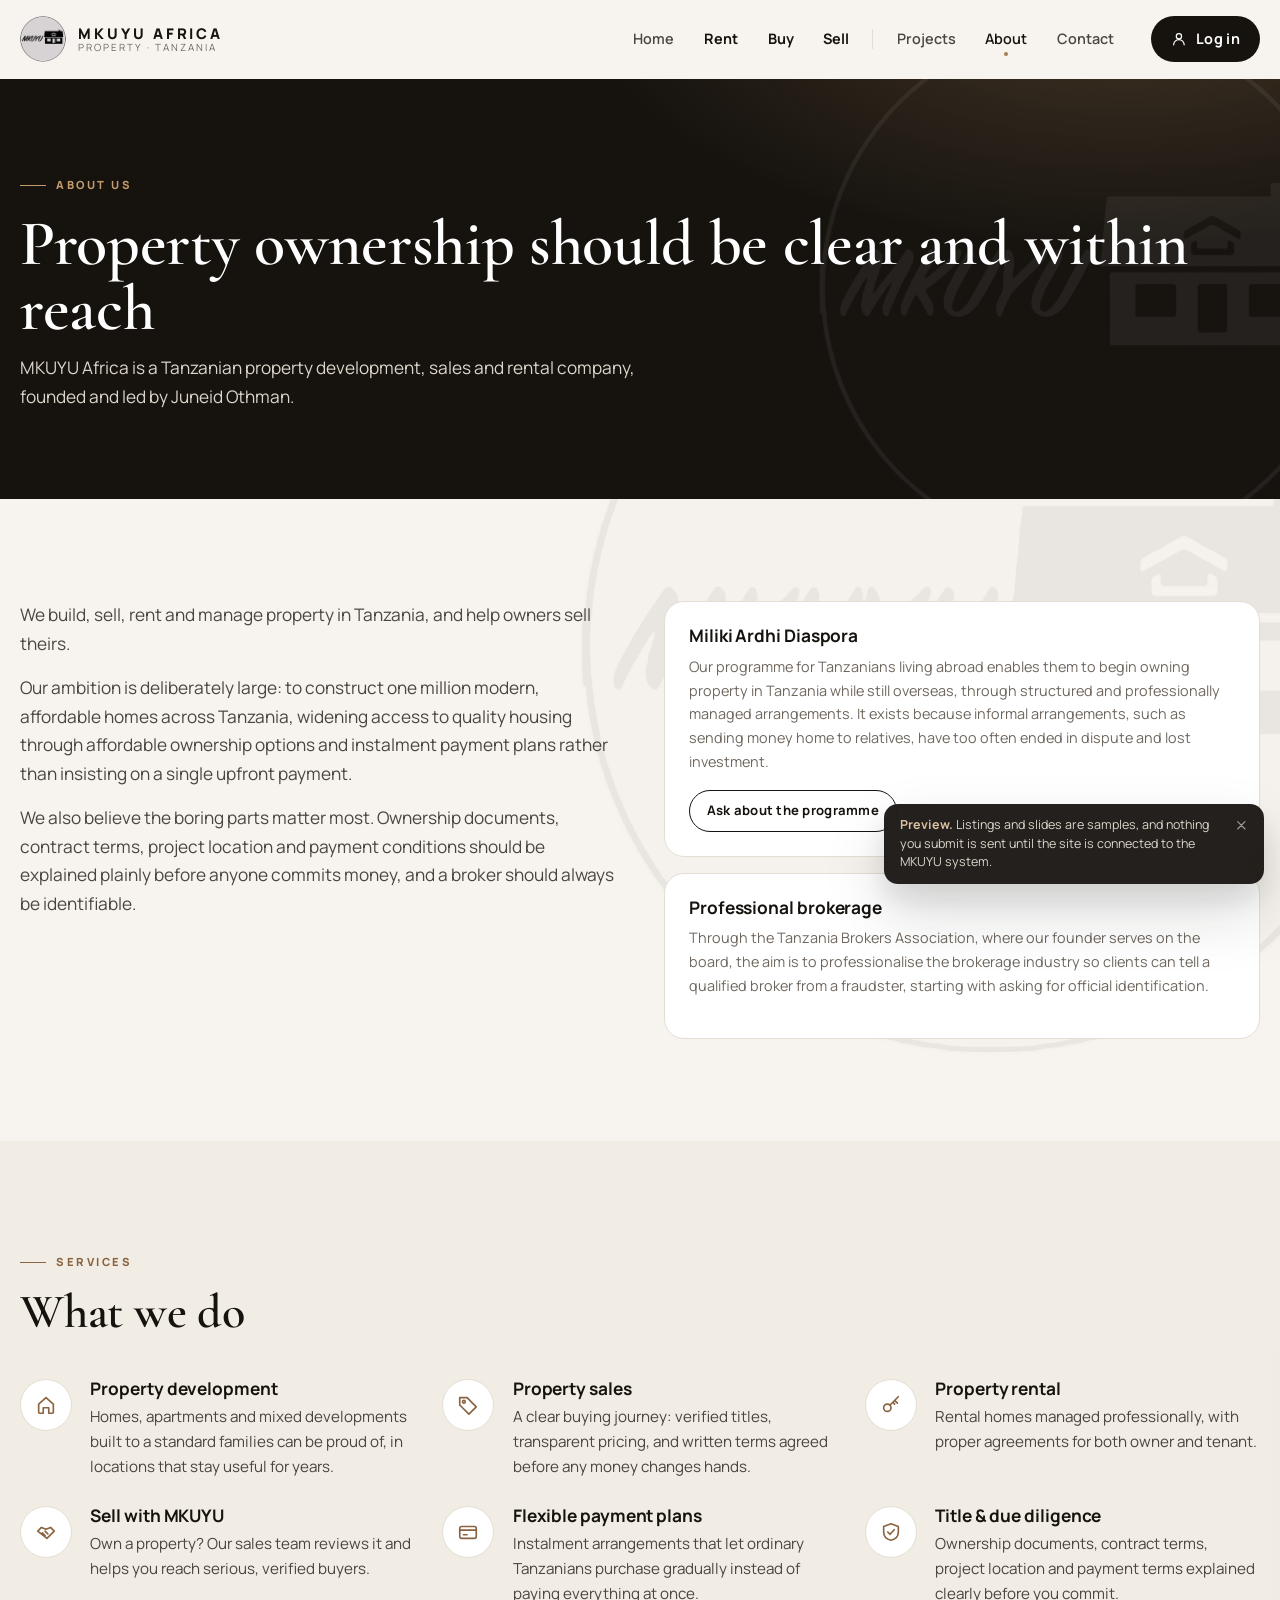
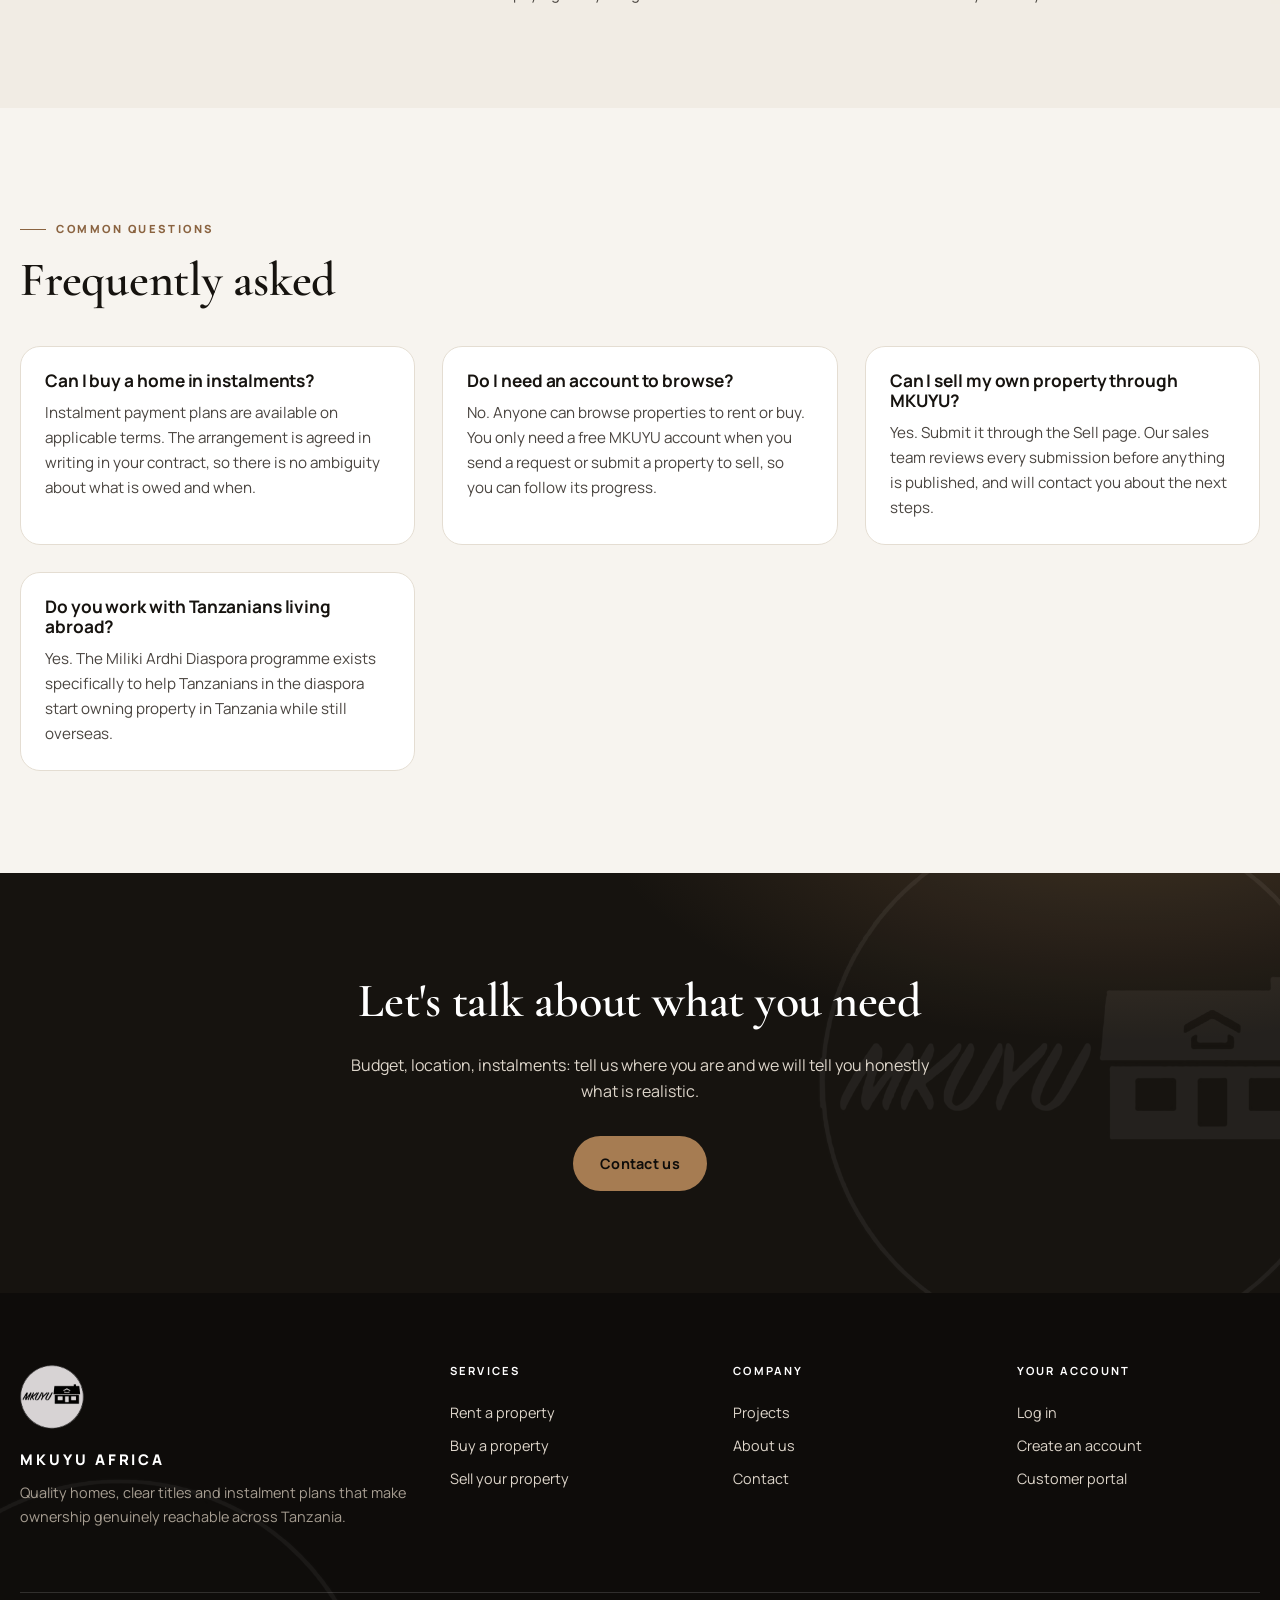
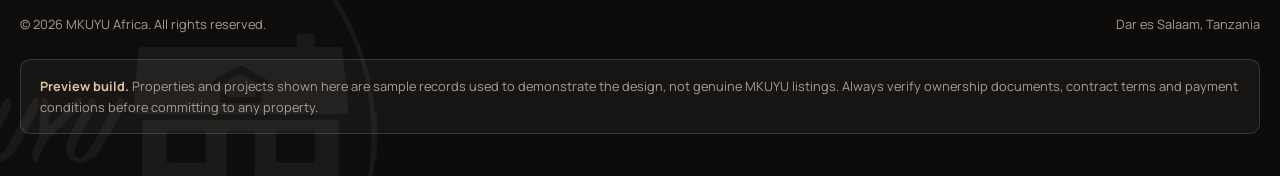
==== commit 80ad3962: "Rework public site around the MKUYU logo, with a rotating hero The navy palette is replaced by an id" ====
--- a/about.html
+++ b/about.html
@@ -5,16 +5,18 @@
   <meta name="viewport" content="width=device-width, initial-scale=1" />
   <title>About · MKUYU Africa</title>
   <meta name="description" content="Who MKUYU Africa is, what we do, and why we believe property ownership should be clear, verifiable and within reach." />
-  <meta name="theme-color" content="#0f1b33" />
+  <meta name="theme-color" content="#16130f" />
   <meta property="og:title" content="About · MKUYU Africa" />
   <meta property="og:description" content="Who MKUYU Africa is, what we do, and why we believe property ownership should be clear, verifiable and within reach." />
   <meta property="og:type" content="website" />
   <script>document.documentElement.classList.add("js")</script>
   <link rel="preconnect" href="https://fonts.googleapis.com">
   <link rel="preconnect" href="https://fonts.gstatic.com" crossorigin>
-  <link href="https://fonts.googleapis.com/css2?family=Manrope:wght@400;500;600;700;800&family=Playfair+Display:ital,wght@0,500;0,600;0,700;1,600&display=swap" rel="stylesheet">
+  <link href="https://fonts.googleapis.com/css2?family=Cormorant+Garamond:ital,wght@0,500;0,600;0,700;1,500;1,600&family=Manrope:wght@400;500;600;700;800&display=swap" rel="stylesheet">
   <link rel="stylesheet" href="assets/css/styles.css" />
-  <link rel="icon" href="data:image/svg+xml,<svg xmlns='http://www.w3.org/2000/svg' viewBox='0 0 100 100'><rect width='100' height='100' rx='22' fill='%230f1b33'/><text y='72' x='50' text-anchor='middle' font-size='62' font-family='Georgia' fill='%23e0936a'>M</text></svg>" />
+  <link rel="icon" type="image/png" sizes="64x64" href="assets/images/brand/favicon-64.png" />
+  <link rel="apple-touch-icon" href="assets/images/brand/mkuyu-logo-192.png" />
+  <meta property="og:image" content="assets/images/brand/mkuyu-logo.png" />
   <script type="module" src="assets/js/app.js"></script>
 </head>
 <body data-page="about">
@@ -22,9 +24,9 @@
 
   <header class="site-header">
     <div class="wrap header-inner">
-      <a class="brand" href="index.html">
-        <span class="brand-mark" aria-hidden="true">M</span>
-        <span><span class="brand-name">MKUYU AFRICA</span><span class="brand-sub">Property · Tanzania</span></span>
+      <a class="brand" href="index.html" aria-label="MKUYU Africa, home">
+        <img class="logo" src="assets/images/brand/mkuyu-logo-192.png" alt="" width="46" height="46" />
+        <span class="brand-text"><span class="brand-name">MKUYU AFRICA</span><span class="brand-sub">Property · Tanzania</span></span>
       </a>
       <nav class="nav" id="primary-nav" aria-label="Primary">
         <a href="index.html">Home</a>
@@ -104,10 +106,8 @@
     <div class="wrap">
       <div class="footer-grid">
         <div>
-          <div class="brand" style="margin-bottom:1rem">
-            <span class="brand-mark" aria-hidden="true">M</span>
-            <span><span class="brand-name" style="color:#fff">MKUYU AFRICA</span><span class="brand-sub">Property · Tanzania</span></span>
-          </div>
+          <img class="logo" src="assets/images/brand/mkuyu-logo-192.png" alt="MKUYU" width="64" height="64" loading="lazy" />
+          <p class="brand-name" style="margin:0 0 .6rem">MKUYU AFRICA</p>
           <p>Quality homes, clear titles and instalment plans that make ownership genuinely reachable across Tanzania.</p>
         </div>
         <div>
--- a/assets/css/styles.css
+++ b/assets/css/styles.css
@@ -1,303 +1,422 @@
 /* ==========================================================================
    MKUYU AFRICA — public website design system
    --------------------------------------------------------------------------
-   The public brand is deliberately distinct from the internal staff system
-   (which is green). Palette:
-
-     Midnight  navy     — primary: trust, prestige, headings, primary actions
-     Copper    clay     — accent: warmth, East-African earth, highlights
-     Ivory / Sand       — warm, editorial backgrounds
-     Stone              — neutral text and lines
-
-   Type: Playfair Display (display) + Manrope (text).
+   Built around the official MKUYU logo (black mark on a grey disc) and kept
+   deliberately distinct from the internal staff system (green):
+
+     Obsidian   warm near-black — primary: headings, actions, dark surfaces
+     Bronze     champagne bronze — accent: highlights, prices of note, focus
+     Bone/Linen warm off-whites — page and section backgrounds
+
+   Type: Cormorant Garamond (display headlines) + Manrope (everything else).
    Belongs to the PUBLIC website only; shares no code with the staff system.
    ========================================================================== */
 
 :root {
-  /* Primary — Midnight */
-  --brand-950: #070d1a;
-  --brand-900: #0f1b33;
-  --brand-800: #17264a;
-  --brand-700: #1f3363;
-  --brand-600: #2d4a8a;
-  --brand-200: #c9d3e6;
-  --brand-100: #e6ebf4;
-  --brand-50:  #f3f5fa;
-
-  /* Accent — Copper */
-  --accent-700: #93401d;
-  --accent-600: #b4532a;   /* text-safe on white (AA) */
-  --accent-500: #c8683c;
-  --accent-400: #e0936a;
-  --accent-300: #efbd9c;
-  --accent-100: #f8e3d5;
-  --accent-50:  #fcf3ec;
+  /* Primary — Obsidian */
+  --brand-950: #0e0c0a;
+  --brand-900: #16130f;
+  --brand-800: #221d18;
+  --brand-700: #2e2721;
+  --brand-600: #4a4038;
+  --brand-200: #d9d1c5;
+  --brand-100: #ece6dc;
+  --brand-50:  #f6f2ec;
+
+  /* Accent — Champagne bronze */
+  --accent-700: #6f4f2e;
+  --accent-600: #8a6340;   /* text-safe on white and bone (AA) */
+  --accent-500: #a67c52;
+  --accent-400: #c29a6b;
+  --accent-300: #dcc3a0;
+  --accent-100: #f1e6d6;
+  --accent-50:  #f9f4ec;
 
   /* Warm neutrals */
-  --ink:       #121826;
-  --ink-soft:  #454d5e;
-  --muted:     #6c7282;
-  --line:      #e6e1d8;
-  --line-soft: #efebe4;
+  --ink:       #16130f;
+  --ink-soft:  #4a4540;
+  --muted:     #6f675e;
+  --line:      #e4ddd2;
+  --line-soft: #eee8df;
   --surface:   #ffffff;
-  --canvas:    #fbf9f5;   /* ivory */
-  --sand:      #f3eee6;
-
-  /* Text on dark (midnight) backgrounds */
+  --canvas:    #f7f4ef;   /* bone */
+  --sand:      #efe9e0;   /* linen */
+
+  /* Text on obsidian */
   --on-dark:       #ffffff;
-  --on-dark-soft:  #c5cbd9;
-  --on-dark-muted: #8f98ad;
-  --on-dark-line:  rgba(255, 255, 255, .12);
+  --on-dark-soft:  #ddd5ca;
+  --on-dark-muted: #a79e92;
+  --on-dark-line:  rgba(255, 255, 255, .14);
 
   /* Status (semantic, used sparingly) */
-  --success: #2e7d5b;
-  --success-50: #e7f4ee;
-  --danger: #b3261e;
-  --danger-50: #fdecea;
-  --warn: #8a5a00;
-  --warn-50: #fff4db;
+  --success: #2f6f4f;
+  --success-50: #e9f2ec;
+  --danger: #a3261e;
+  --danger-50: #fbecea;
+  --warn: #7d5600;
+  --warn-50: #fbf1dc;
 
   /* Type */
   --font: "Manrope", "Segoe UI", system-ui, -apple-system, sans-serif;
-  --display: "Playfair Display", Georgia, "Times New Roman", serif;
+  --display: "Cormorant Garamond", Georgia, "Times New Roman", serif;
 
   /* Space + shape */
-  --shell: 1200px;
+  --shell: 1240px;
+  --header-h: 78px;
   --r-xs: 6px;
   --r-sm: 10px;
   --r-md: 14px;
-  --r-lg: 18px;
-  --r-xl: 26px;
-  --shadow-sm: 0 1px 2px rgba(15, 27, 51, .05), 0 2px 8px rgba(15, 27, 51, .05);
-  --shadow-md: 0 4px 12px rgba(15, 27, 51, .07), 0 14px 34px rgba(15, 27, 51, .08);
-  --shadow-lg: 0 12px 26px rgba(15, 27, 51, .10), 0 28px 60px rgba(15, 27, 51, .14);
+  --r-lg: 20px;
+  --r-xl: 28px;
+  --shadow-sm: 0 1px 2px rgba(22, 19, 15, .05), 0 2px 8px rgba(22, 19, 15, .05);
+  --shadow-md: 0 6px 16px rgba(22, 19, 15, .07), 0 16px 38px rgba(22, 19, 15, .08);
+  --shadow-lg: 0 14px 28px rgba(22, 19, 15, .10), 0 30px 64px rgba(22, 19, 15, .14);
 
   /* Motion */
   --ease-out: cubic-bezier(.22, .61, .36, 1);
+  --ease-in-out: cubic-bezier(.65, 0, .35, 1);
   --lift: .35s;
 }
 
 * { box-sizing: border-box; }
-html { -webkit-text-size-adjust: 100%; scroll-behavior: smooth; }
+html { -webkit-text-size-adjust: 100%; scroll-behavior: smooth; background: var(--canvas); scroll-padding-top: calc(var(--header-h) + 16px); }
 body {
-  margin: 0;
-  font-family: var(--font);
-  color: var(--ink);
-  background: var(--canvas);
-  line-height: 1.65;
-  -webkit-font-smoothing: antialiased;
+  position: relative; margin: 0; min-height: 100vh;
+  font-family: var(--font); color: var(--ink); line-height: 1.65;
+  -webkit-font-smoothing: antialiased; text-rendering: optimizeLegibility;
 }
 img { max-width: 100%; display: block; }
 svg { display: block; }
 
+/* ---------- Brand watermark ----------
+   The official logo, very large and faint, fixed behind every page. It sits
+   below all content (z-index -1) and never takes pointer events. */
+body::before {
+  content: ""; position: fixed; z-index: -1; pointer-events: none;
+  width: min(92vmin, 980px); aspect-ratio: 1;
+  right: max(-14vmin, -150px); bottom: max(-18vmin, -190px);
+  background: url("../images/brand/mkuyu-logo.png") center / contain no-repeat;
+  opacity: .055; filter: grayscale(1) contrast(1.1);
+}
+@media (max-width: 700px) { body::before { width: 125vw; right: -38vw; bottom: -30vw; opacity: .05; } }
+
+/* ---------- Page transitions (modern browsers; others simply navigate) ---------- */
+@view-transition { navigation: auto; }
+::view-transition-old(root) { animation: vt-out .22s var(--ease-in-out) both; }
+::view-transition-new(root) { animation: vt-in .32s var(--ease-out) both; }
+@keyframes vt-out { to { opacity: 0; } }
+@keyframes vt-in { from { opacity: 0; transform: translateY(6px); } }
+.site-header { view-transition-name: site-header; }
+
 /* ---------- Typography ---------- */
-h1, h2, h3, h4 { margin: 0 0 .5em; line-height: 1.15; font-weight: 700; letter-spacing: -.015em; color: var(--brand-900); }
-h1, h2 { font-family: var(--display); font-weight: 600; letter-spacing: -.01em; }
-h1 { font-size: clamp(2.2rem, 5.2vw, 3.8rem); line-height: 1.08; }
-h2 { font-size: clamp(1.7rem, 3.4vw, 2.5rem); }
-h3 { font-size: 1.12rem; }
+h1, h2, h3, h4 { margin: 0 0 .5em; line-height: 1.15; font-weight: 700; letter-spacing: -.01em; color: var(--brand-900); }
+h1, h2 { font-family: var(--display); font-weight: 600; letter-spacing: -.005em; }
+h1 { font-size: clamp(2.6rem, 6vw, 4.6rem); line-height: 1.02; }
+h2 { font-size: clamp(2rem, 3.8vw, 3rem); line-height: 1.08; }
+h3 { font-size: 1.08rem; letter-spacing: -.005em; }
 p  { margin: 0 0 1rem; }
-a  { color: var(--brand-700); text-underline-offset: 3px; }
+a  { color: var(--brand-900); text-underline-offset: 3px; text-decoration-thickness: 1px; }
 a:hover { color: var(--accent-600); }
-
 .icon { width: 1.1em; height: 1.1em; flex: none; }
 
-/* Gentle page entrance. Pure CSS, so it works without JavaScript. */
+/* Gentle page entrance for browsers without view transitions. */
 main { animation: page-in .5s var(--ease-out) both; }
-@keyframes page-in { from { opacity: 0; transform: translateY(8px); } to { opacity: 1; transform: none; } }
+@keyframes page-in { from { opacity: 0; } to { opacity: 1; } }
 
 /* ---------- Layout ---------- */
 .wrap { width: min(100% - 2.5rem, var(--shell)); margin-inline: auto; }
-.section { padding: clamp(3.5rem, 8vw, 6.5rem) 0; }
+.section { padding: clamp(4rem, 8vw, 7rem) 0; }
 .section--tight { padding: clamp(2rem, 5vw, 3rem) 0; }
-.section--tint { background: var(--sand); }
+.section--tint { background: rgba(239, 233, 224, .72); }
 .section--dark { background: var(--brand-900); color: var(--on-dark); }
 .section--dark h2, .section--dark h3 { color: var(--on-dark); }
 
-/* Eyebrow: small caps with a copper rule, the brand's signature detail */
 .eyebrow {
-  display: inline-flex; align-items: center; gap: .6rem;
-  font-size: .72rem; font-weight: 700; letter-spacing: .18em;
-  text-transform: uppercase; color: var(--accent-600); margin-bottom: .9rem;
-}
-.eyebrow::before { content: ""; width: 22px; height: 1.5px; background: currentColor; }
-.lede { font-size: 1.07rem; color: var(--ink-soft); max-width: 62ch; }
+  display: inline-flex; align-items: center; gap: .65rem;
+  font-size: .7rem; font-weight: 800; letter-spacing: .22em;
+  text-transform: uppercase; color: var(--accent-600); margin-bottom: 1rem;
+}
+.eyebrow::before { content: ""; width: 26px; height: 1px; background: currentColor; }
+.lede { font-size: 1.08rem; color: var(--ink-soft); max-width: 62ch; }
 .section--dark .lede { color: var(--on-dark-soft); }
-.section--dark .eyebrow, .hero .eyebrow, .page-hero .eyebrow, .auth-aside .eyebrow { color: var(--accent-400); }
-.section-head { display: flex; flex-wrap: wrap; align-items: end; justify-content: space-between; gap: 1rem 2rem; margin-bottom: 2.4rem; }
+.section--dark .eyebrow, .page-hero .eyebrow, .auth-aside .eyebrow, .cta-band .eyebrow { color: var(--accent-400); }
+.section-head { display: flex; flex-wrap: wrap; align-items: end; justify-content: space-between; gap: 1.2rem 2rem; margin-bottom: 2.6rem; }
 .section-head .lede { margin: 0; }
 
-.skip-link { position: absolute; left: -9999px; top: 0; background: var(--brand-900); color: #fff; padding: .75rem 1.1rem; z-index: 200; }
+.skip-link { position: absolute; left: -9999px; top: 0; background: var(--brand-900); color: #fff; padding: .75rem 1.1rem; z-index: 300; }
 .skip-link:focus { left: 0; }
 
 :where(a, button, input, select, textarea, summary, [tabindex]):focus-visible {
-  outline: 3px solid var(--accent-500); outline-offset: 2px; border-radius: 4px;
-}
-
-.grid { display: grid; gap: 1.6rem; }
+  outline: 2px solid var(--accent-500); outline-offset: 3px; border-radius: 4px;
+}
+
+.grid { display: grid; gap: 1.7rem; }
 .grid--3 { grid-template-columns: repeat(auto-fill, minmax(290px, 1fr)); }
 .grid--4 { grid-template-columns: repeat(auto-fit, minmax(230px, 1fr)); }
 .grid--2 { grid-template-columns: repeat(auto-fit, minmax(min(100%, 320px), 1fr)); }
 
 /* ---------- Buttons ---------- */
 .btn {
-  display: inline-flex; align-items: center; justify-content: center; gap: .55rem;
-  padding: .85rem 1.55rem; border-radius: var(--r-sm); border: 1.5px solid transparent;
-  font: inherit; font-weight: 700; font-size: .93rem; letter-spacing: .01em; cursor: pointer; text-decoration: none;
-  transition: transform .2s var(--ease-out), box-shadow .2s var(--ease-out), background-color .2s ease, color .2s ease, border-color .2s ease;
-}
-.btn .icon { transition: transform .2s var(--ease-out); }
-.btn:hover .icon { transform: translateX(2px); }
-.btn:active { transform: translateY(0) scale(.98); }
-.btn--primary { background: var(--brand-900); color: #fff; box-shadow: var(--shadow-sm); }
-.btn--primary:hover { background: var(--brand-700); color: #fff; box-shadow: var(--shadow-md); transform: translateY(-1px); }
-.btn--accent { background: var(--accent-600); color: #fff; box-shadow: 0 6px 18px rgba(180, 83, 42, .25); }
-.btn--accent:hover { background: var(--accent-700); color: #fff; transform: translateY(-1px); box-shadow: 0 10px 24px rgba(180, 83, 42, .32); }
-.btn--ghost { background: transparent; color: #fff; border-color: rgba(255,255,255,.4); }
-.btn--ghost:hover { background: rgba(255,255,255,.1); color: #fff; border-color: rgba(255,255,255,.7); }
-.btn--outline { background: var(--surface); color: var(--brand-900); border-color: var(--brand-900); }
+  position: relative; display: inline-flex; align-items: center; justify-content: center; gap: .55rem;
+  padding: .9rem 1.6rem; border-radius: 999px; border: 1px solid transparent;
+  font: inherit; font-weight: 700; font-size: .9rem; letter-spacing: .02em; cursor: pointer; text-decoration: none;
+  transition: transform .2s var(--ease-out), box-shadow .25s var(--ease-out), background-color .25s ease, color .25s ease, border-color .25s ease;
+}
+.btn .icon { transition: transform .25s var(--ease-out); }
+.btn:hover .icon { transform: translateX(3px); }
+.btn:active { transform: scale(.97); }
+.btn--primary { background: var(--brand-900); color: #fff; }
+.btn--primary:hover { background: var(--brand-700); color: #fff; box-shadow: var(--shadow-md); }
+.btn--accent { background: var(--accent-500); color: var(--brand-950); }
+.btn--accent:hover { background: var(--accent-400); color: var(--brand-950); box-shadow: 0 10px 26px rgba(166, 124, 82, .35); }
+.btn--ghost { background: rgba(255,255,255,.06); color: #fff; border-color: rgba(255,255,255,.45); backdrop-filter: blur(6px); }
+.btn--ghost:hover { background: #fff; color: var(--brand-900); border-color: #fff; }
+.btn--outline { background: transparent; color: var(--brand-900); border-color: var(--brand-900); }
 .btn--outline:hover { background: var(--brand-900); color: #fff; }
-.btn--soft { background: var(--brand-50); color: var(--brand-800); border-color: var(--brand-100); }
-.btn--soft:hover { background: var(--brand-100); color: var(--brand-900); }
-.btn--small { padding: .55rem 1rem; font-size: .85rem; }
+.btn--soft { background: var(--surface); color: var(--brand-900); border-color: var(--line); }
+.btn--soft:hover { border-color: var(--brand-900); color: var(--brand-900); }
+.btn--small { padding: .58rem 1.05rem; font-size: .82rem; }
 .btn--block { width: 100%; }
-.btn[disabled], .btn[aria-disabled="true"] { opacity: .5; cursor: not-allowed; transform: none; box-shadow: none; }
+.btn[disabled], .btn[aria-disabled="true"] { opacity: .45; cursor: not-allowed; transform: none; box-shadow: none; }
+.icon-btn {
+  display: inline-grid; place-items: center; width: 46px; height: 46px; border-radius: 50%;
+  border: 1px solid var(--line); background: var(--surface); color: var(--brand-900); cursor: pointer;
+  transition: background-color .2s ease, color .2s ease, border-color .2s ease, transform .2s var(--ease-out);
+}
+.icon-btn:hover { background: var(--brand-900); color: #fff; border-color: var(--brand-900); }
+.icon-btn:active { transform: scale(.94); }
 
 /* ---------- Header ---------- */
 .site-header {
   position: sticky; top: 0; z-index: 100;
-  background: rgba(251, 249, 245, .9); backdrop-filter: blur(14px) saturate(1.2);
+  background: rgba(247, 244, 239, .86); backdrop-filter: blur(16px) saturate(1.3);
   border-bottom: 1px solid transparent;
-  transition: border-color .25s ease, box-shadow .25s ease, background-color .25s ease;
-}
-.site-header.is-scrolled { background: rgba(255,255,255,.94); border-bottom-color: var(--line); box-shadow: 0 8px 30px rgba(15,27,51,.06); }
-.header-inner { display: flex; align-items: center; gap: 1.5rem; min-height: 76px; }
+  transition: background-color .35s ease, border-color .35s ease, box-shadow .35s ease, color .35s ease;
+}
+.site-header.is-scrolled { background: rgba(255, 255, 255, .92); border-bottom-color: var(--line); box-shadow: 0 8px 30px rgba(22,19,15,.06); }
+.header-inner { display: flex; align-items: center; gap: 1.5rem; min-height: var(--header-h); }
 
 .brand { display: flex; align-items: center; gap: .75rem; text-decoration: none; color: inherit; margin-right: auto; }
 .brand:hover { color: inherit; }
-.brand-mark {
-  width: 42px; height: 42px; flex: none; display: grid; place-items: center;
-  background: var(--brand-900); color: var(--accent-400);
-  border-radius: var(--r-sm); font-weight: 700; font-size: 1.3rem; font-family: var(--display);
-  box-shadow: inset 0 0 0 1px rgba(224, 147, 106, .35);
-}
-.brand-name { font-weight: 800; letter-spacing: .14em; font-size: 1rem; display: block; line-height: 1.2; color: var(--brand-900); }
-.brand-sub { display: block; font-size: .66rem; color: var(--muted); letter-spacing: .16em; text-transform: uppercase; }
-
-.nav { display: flex; align-items: center; gap: .2rem; }
+.logo { width: 46px; height: 46px; aspect-ratio: 1; object-fit: contain; flex: none; border-radius: 50%; }
+.brand-text { display: grid; line-height: 1.15; }
+.brand-name { font-weight: 800; letter-spacing: .2em; font-size: .92rem; color: var(--brand-900); }
+.brand-sub { font-size: .62rem; color: var(--muted); letter-spacing: .2em; text-transform: uppercase; }
+
+.nav { display: flex; align-items: center; gap: .15rem; }
 .nav a {
-  position: relative; color: var(--ink-soft); text-decoration: none; font-weight: 600; font-size: .93rem;
-  padding: .55rem .8rem; border-radius: var(--r-xs); transition: color .2s ease;
+  position: relative; color: var(--ink-soft); text-decoration: none; font-weight: 600; font-size: .9rem;
+  padding: .55rem .85rem; border-radius: 999px; transition: color .2s ease, background-color .2s ease;
 }
 .nav a::after {
-  content: ""; position: absolute; left: .8rem; right: .8rem; bottom: .2rem; height: 2px; border-radius: 2px;
-  background: var(--accent-500); transform: scaleX(0); transform-origin: left; transition: transform .25s var(--ease-out);
+  content: ""; position: absolute; left: 50%; bottom: .22rem; width: 4px; height: 4px; border-radius: 50%;
+  background: var(--accent-500); transform: translateX(-50%) scale(0); transition: transform .25s var(--ease-out);
 }
 .nav a:hover { color: var(--brand-900); }
-.nav a:hover::after { transform: scaleX(1); }
 .nav a[aria-current="page"] { color: var(--brand-900); }
-.nav a[aria-current="page"]::after { transform: scaleX(1); }
+.nav a[aria-current="page"]::after, .nav a:hover::after { transform: translateX(-50%) scale(1); }
 .nav .nav-service { color: var(--brand-900); font-weight: 700; }
-.nav-divider { width: 1px; height: 22px; background: var(--line); margin: 0 .4rem; }
+.nav-divider { width: 1px; height: 20px; background: var(--line); margin: 0 .45rem; }
 .header-cta { display: flex; align-items: center; gap: .6rem; }
-.header-cta .btn { padding: .62rem 1.15rem; }
+.header-cta .btn { padding: .66rem 1.2rem; }
 .nav-toggle { display: none; }
 
-@media (max-width: 960px) {
+/* Home: the header floats over the showcase until the visitor scrolls. */
+.site-header.is-overlay { position: fixed; inset: 0 0 auto; }
+.site-header.is-overlay:not(.is-scrolled) { background: linear-gradient(180deg, rgba(14,12,10,.55), rgba(14,12,10,0)); backdrop-filter: none; }
+.site-header.is-overlay:not(.is-scrolled) .brand-name,
+.site-header.is-overlay:not(.is-scrolled) .nav a,
+.site-header.is-overlay:not(.is-scrolled) .nav .nav-service { color: #fff; }
+.site-header.is-overlay:not(.is-scrolled) .brand-sub { color: rgba(255,255,255,.7); }
+.site-header.is-overlay:not(.is-scrolled) .nav-divider { background: rgba(255,255,255,.3); }
+.site-header.is-overlay:not(.is-scrolled) .header-cta .btn--primary { background: #fff; color: var(--brand-900); }
+.site-header.is-overlay:not(.is-scrolled) .nav-toggle { background: rgba(255,255,255,.12); border-color: rgba(255,255,255,.35); color: #fff; }
+
+@media (max-width: 980px) {
   /* Without JavaScript the links simply wrap below the brand. */
   .header-inner { flex-wrap: wrap; }
   .nav { order: 3; width: 100%; flex-wrap: wrap; padding-bottom: .6rem; }
   .js .header-inner { flex-wrap: nowrap; }
   .js .nav-toggle {
     display: inline-grid; place-items: center; width: 44px; height: 44px;
-    background: var(--surface); border: 1px solid var(--line); border-radius: var(--r-sm);
-    cursor: pointer; color: var(--brand-900);
+    background: var(--surface); border: 1px solid var(--line); border-radius: 50%; cursor: pointer; color: var(--brand-900);
   }
-  .nav-toggle .icon { width: 22px; height: 22px; }
+  .nav-toggle .icon { width: 20px; height: 20px; }
   .js .nav {
     position: absolute; inset: 100% 0 auto; flex-direction: column; align-items: stretch; gap: 0;
-    background: var(--surface); border-bottom: 1px solid var(--line); padding: .5rem 1.25rem 1rem; box-shadow: var(--shadow-md);
+    background: var(--surface); border-bottom: 1px solid var(--line); padding: .5rem 1.25rem 1.1rem; box-shadow: var(--shadow-md);
     opacity: 0; transform: translateY(-8px); visibility: hidden; pointer-events: none;
     transition: opacity .22s ease, transform .22s var(--ease-out), visibility 0s linear .22s;
   }
   .js .nav-open .nav { opacity: 1; transform: none; visibility: visible; pointer-events: auto; transition-delay: 0s; }
-  .js .nav a { padding: .9rem .25rem; border-bottom: 1px solid var(--line-soft); border-radius: 0; }
+  .js .nav a { padding: .95rem .25rem; border-bottom: 1px solid var(--line-soft); border-radius: 0; color: var(--ink-soft) !important; }
   .nav a::after { display: none; }
-  .nav a[aria-current="page"] { color: var(--accent-600); }
+  .js .nav a[aria-current="page"] { color: var(--accent-600) !important; }
   .nav-divider { display: none; }
+  .nav-open .site-header.is-overlay { background: var(--surface); }
+  .nav-open .site-header.is-overlay .brand-name { color: var(--brand-900); }
+  .nav-open .site-header.is-overlay .nav-toggle { background: var(--surface); color: var(--brand-900); border-color: var(--line); }
   .header-cta .btn span { display: none; }
   .header-cta .btn { padding: .6rem; width: 44px; height: 44px; }
 }
-
-/* ---------- Dark surfaces (hero, page hero, auth aside, CTA) ----------
-   Midnight with a faint architectural grid and a warm copper glow. */
-.hero, .page-hero, .auth-aside, .cta-band {
-  position: relative; overflow: hidden; color: var(--on-dark);
-  background:
-    radial-gradient(800px 420px at 85% -10%, rgba(200, 104, 60, .28), transparent 60%),
-    radial-gradient(700px 400px at -10% 110%, rgba(45, 74, 138, .45), transparent 60%),
-    var(--brand-900);
-}
-.hero::before, .page-hero::before, .auth-aside::before, .cta-band::before {
-  content: ""; position: absolute; inset: 0; pointer-events: none; opacity: .5;
-  background-image:
-    linear-gradient(rgba(255,255,255,.045) 1px, transparent 1px),
-    linear-gradient(90deg, rgba(255,255,255,.045) 1px, transparent 1px);
-  background-size: 56px 56px;
-  -webkit-mask-image: linear-gradient(180deg, #000 0%, transparent 85%);
-          mask-image: linear-gradient(180deg, #000 0%, transparent 85%);
-}
-.hero h1, .page-hero h1, .auth-aside h2, .cta-band h2 { color: var(--on-dark); }
-
-/* ---------- Hero ---------- */
-.hero-inner { position: relative; z-index: 1; padding: clamp(4rem, 9vw, 7rem) 0 clamp(3.5rem, 7vw, 5rem); }
-.hero h1 { margin-bottom: 1.1rem; max-width: 17ch; }
-.hero h1 em { font-style: italic; color: var(--accent-400); }
-.hero .lede { color: var(--on-dark-soft); font-size: 1.12rem; }
-.hero-stats { display: flex; flex-wrap: wrap; gap: 2.8rem; margin-top: 2.6rem; padding-top: 1.8rem; border-top: 1px solid var(--on-dark-line); }
-.hero-stats strong { display: block; font-family: var(--display); font-size: 2rem; font-weight: 600; color: #fff; }
-.hero-stats span { font-size: .74rem; color: var(--on-dark-muted); text-transform: uppercase; letter-spacing: .14em; }
-
-/* The three services, front and centre */
-.service-picker { display: grid; gap: 1rem; grid-template-columns: repeat(3, 1fr); margin-top: 2.8rem; }
-@media (max-width: 760px) { .service-picker { grid-template-columns: 1fr; } }
-.service-tile {
-  position: relative; display: flex; flex-direction: column; gap: .35rem;
-  padding: 1.5rem 1.5rem 1.35rem; border-radius: var(--r-lg); text-decoration: none; color: #fff;
-  background: rgba(255,255,255,.05); border: 1px solid rgba(255,255,255,.12); backdrop-filter: blur(8px);
-  transition: transform var(--lift) var(--ease-out), background-color var(--lift) ease, border-color var(--lift) ease, box-shadow var(--lift) var(--ease-out);
-}
-.service-tile:hover { color: #fff; }
-.service-tile .tile-icon {
-  width: 46px; height: 46px; border-radius: var(--r-sm); display: grid; place-items: center; margin-bottom: .6rem;
-  background: rgba(200, 104, 60, .16); color: var(--accent-400); border: 1px solid rgba(224, 147, 106, .28);
-}
-.service-tile .tile-icon .icon { width: 22px; height: 22px; }
-.service-tile strong { font-size: 1.4rem; font-family: var(--display); font-weight: 600; }
-.service-tile span { color: var(--on-dark-soft); font-size: .92rem; }
-.service-tile .tile-go { margin-top: .7rem; display: inline-flex; align-items: center; gap: .4rem; color: var(--accent-400); font-weight: 700; font-size: .88rem; }
-.service-tile .tile-go .icon { transition: transform .25s var(--ease-out); }
-@media (hover: hover) {
-  .service-tile:hover { transform: translateY(-4px); background: rgba(255,255,255,.09); border-color: rgba(224,147,106,.5); box-shadow: 0 20px 44px rgba(0,0,0,.25); }
-  .service-tile:hover .tile-go .icon { transform: translateX(3px); }
-}
-
-/* Inner-page hero */
-.page-hero .wrap { position: relative; z-index: 1; padding: clamp(3rem, 6vw, 4.5rem) 0; }
-.page-hero h1 { font-size: clamp(2.1rem, 4.4vw, 3.2rem); margin-bottom: .7rem; }
+@media (max-width: 420px) { .brand-sub { display: none; } }
+
+/* ==========================================================================
+   Home showcase — full-bleed rotating hero
+   ========================================================================== */
+.showcase { position: relative; background: var(--brand-950); color: #fff; isolation: isolate; }
+.showcase-stage { position: relative; height: clamp(620px, 94svh, 900px); overflow: hidden; }
+.slide { position: absolute; inset: 0; opacity: 0; visibility: hidden; transition: opacity 1.1s var(--ease-in-out), visibility 0s linear 1.1s; }
+.slide.is-active { opacity: 1; visibility: visible; transition: opacity 1.1s var(--ease-in-out), visibility 0s; z-index: 1; }
+.slide-media { position: absolute; inset: 0; overflow: hidden; }
+.slide-media img { width: 100%; height: 100%; object-fit: cover; transform: scale(1.08); transition: transform 8s linear; }
+.slide.is-active .slide-media img { transform: scale(1); }
+.slide::after { /* legibility scrim */
+  content: ""; position: absolute; inset: 0; pointer-events: none;
+  background: linear-gradient(90deg, rgba(14,12,10,.82) 0%, rgba(14,12,10,.5) 45%, rgba(14,12,10,.12) 100%),
+              linear-gradient(0deg, rgba(14,12,10,.7) 0%, rgba(14,12,10,0) 42%);
+}
+.slide-content {
+  position: absolute; z-index: 2; left: 0; right: 0; bottom: clamp(9.5rem, 21vh, 13rem);
+  width: min(100% - 2.5rem, var(--shell)); margin-inline: auto;
+}
+.slide-content > * { max-width: 640px; }
+.slide .eyebrow { color: var(--accent-300); }
+.slide-title { font-family: var(--display); font-weight: 600; font-size: clamp(2.6rem, 6.2vw, 5rem); line-height: 1; color: #fff; margin: 0 0 1rem; letter-spacing: -.01em; }
+.slide-text { color: var(--on-dark-soft); font-size: clamp(1rem, 1.4vw, 1.14rem); margin: 0 0 1.8rem; }
+.slide-actions { display: flex; flex-wrap: wrap; gap: .8rem; }
+.slide.is-active .slide-content > * { animation: slide-in .9s var(--ease-out) both; }
+.slide.is-active .slide-content > :nth-child(2) { animation-delay: .1s; }
+.slide.is-active .slide-content > :nth-child(3) { animation-delay: .2s; }
+.slide.is-active .slide-content > :nth-child(4) { animation-delay: .3s; }
+@keyframes slide-in { from { opacity: 0; transform: translateY(18px); } to { opacity: 1; transform: none; } }
+.slide-sample {
+  position: absolute; z-index: 3; top: calc(var(--header-h) + 1rem); right: 1.25rem;
+  font-size: .64rem; font-weight: 800; letter-spacing: .18em; text-transform: uppercase;
+  color: var(--accent-300); border: 1px solid rgba(220,195,160,.45); padding: .35rem .7rem; border-radius: 999px; background: rgba(14,12,10,.35);
+}
+
+/* Placeholder visual for a slide whose photograph has not been supplied. */
+.slide-placeholder { position: absolute; inset: 0; display: grid; place-items: center; overflow: hidden; }
+.slide-placeholder::before {
+  content: ""; position: absolute; inset: 0;
+  background: radial-gradient(900px 500px at var(--ph-x, 70%) var(--ph-y, 30%), rgba(166,124,82,.35), transparent 60%), var(--ph-bg, var(--brand-900));
+}
+.slide-placeholder::after {
+  content: ""; position: absolute; width: var(--ph-size, min(70vmin, 640px)); aspect-ratio: 1;
+  right: var(--ph-right, 6%); top: var(--ph-top, 50%); transform: translateY(-50%) rotate(var(--ph-rot, 0deg));
+  background: url("../images/brand/mkuyu-logo.png") center / contain no-repeat; opacity: .07; filter: grayscale(1) invert(1);
+}
+.slide-placeholder-label {
+  position: absolute; z-index: 3; right: 1.25rem; top: calc(var(--header-h) + 3.3rem); display: flex; align-items: center; gap: .5rem;
+  font-size: .72rem; font-weight: 700; letter-spacing: .06em; color: var(--on-dark-muted);
+}
+
+/* Controls */
+.showcase-ui {
+  position: absolute; z-index: 5; left: 0; right: 0; bottom: clamp(5.5rem, 12vh, 7.5rem);
+  width: min(100% - 2.5rem, var(--shell)); margin-inline: auto; display: flex; align-items: center; gap: 1.2rem;
+}
+.showcase-dots { display: flex; gap: .6rem; flex: 1; max-width: 520px; }
+.showcase-dot {
+  position: relative; flex: 1; height: 34px; padding: 0; border: 0; background: none; cursor: pointer; text-align: left; color: var(--on-dark-muted);
+  font: inherit; font-size: .7rem; font-weight: 700; letter-spacing: .12em; text-transform: uppercase;
+}
+.showcase-dot::before { content: ""; position: absolute; left: 0; right: 0; bottom: 0; height: 2px; background: rgba(255,255,255,.25); border-radius: 2px; }
+.showcase-dot span.bar { position: absolute; left: 0; bottom: 0; height: 2px; width: 0; background: var(--accent-400); border-radius: 2px; }
+.showcase-dot[aria-current="true"] { color: #fff; }
+.showcase-dot[aria-current="true"] span.bar { animation: dot-fill var(--slide-ms, 7000ms) linear forwards; }
+.showcase.is-paused .showcase-dot[aria-current="true"] span.bar { animation-play-state: paused; }
+.showcase-dot .label { display: block; padding-bottom: .55rem; white-space: nowrap; overflow: hidden; text-overflow: ellipsis; }
+@keyframes dot-fill { from { width: 0; } to { width: 100%; } }
+.showcase-count { font-variant-numeric: tabular-nums; font-size: .8rem; font-weight: 700; color: var(--on-dark-soft); letter-spacing: .1em; }
+.showcase-arrows { display: flex; gap: .5rem; margin-left: auto; }
+.showcase .icon-btn { background: rgba(255,255,255,.08); color: #fff; border-color: rgba(255,255,255,.3); backdrop-filter: blur(6px); }
+.showcase .icon-btn:hover { background: #fff; color: var(--brand-900); border-color: #fff; }
+@media (max-width: 700px) {
+  .showcase-dot .label { display: none; }
+  .showcase-dot { height: 14px; }
+  .slide-content { bottom: 12.5rem; }
+  .showcase-ui { bottom: 8.6rem; }
+  .slide::after { background: linear-gradient(0deg, rgba(14,12,10,.9) 0%, rgba(14,12,10,.55) 55%, rgba(14,12,10,.25) 100%); }
+}
+
+/* Hero search: Rent / Buy / Sell, floating over the bottom of the showcase */
+.hero-search {
+  position: absolute; z-index: 6; left: 0; right: 0; bottom: 0; transform: translateY(45%);
+  width: min(100% - 2.5rem, 980px); margin-inline: auto;
+  background: var(--surface); color: var(--ink); border-radius: var(--r-lg); box-shadow: var(--shadow-lg); padding: .6rem;
+}
+.hero-search-tabs { display: flex; gap: .25rem; padding: .25rem .25rem .6rem; }
+.hero-search-tabs button {
+  font: inherit; font-size: .86rem; font-weight: 700; color: var(--muted); background: none; border: 0; cursor: pointer;
+  padding: .5rem 1rem; border-radius: 999px; transition: background-color .2s ease, color .2s ease;
+}
+.hero-search-tabs button:hover { color: var(--brand-900); }
+.hero-search-tabs button[aria-selected="true"] { background: var(--brand-900); color: #fff; }
+.hero-search form { display: grid; grid-template-columns: minmax(0, 1.6fr) minmax(0, 1fr) auto; gap: .5rem; align-items: stretch; }
+.hero-search .field { background: var(--canvas); border-radius: var(--r-md); padding: .55rem .95rem .6rem; }
+.hero-search .field label { margin-bottom: .1rem; font-size: .64rem; }
+.hero-search .field input, .hero-search .field select { border: 0; padding: .15rem 0; background: transparent; box-shadow: none !important; font-weight: 600; }
+.hero-search .btn { border-radius: var(--r-md); padding-inline: 1.8rem; }
+.hero-sell { display: flex; flex-wrap: wrap; align-items: center; justify-content: space-between; gap: 1rem; padding: .6rem .8rem .8rem; }
+.hero-sell p { margin: 0; color: var(--ink-soft); max-width: 52ch; }
+.after-showcase { padding-top: clamp(7rem, 14vw, 9rem); }
+@media (max-width: 760px) {
+  /* Phones: the search sits in the page flow just under the showcase, so it
+     never covers the slide controls. */
+  .showcase { --stage-h: clamp(560px, 86svh, 720px); }
+  .showcase-stage { height: var(--stage-h); }
+  .hero-search { position: relative; transform: none; margin: -1.5rem auto 0; }
+  .hero-search form { grid-template-columns: 1fr; }
+  .slide-content { bottom: 7rem; }
+  .showcase-ui { bottom: auto; top: calc(var(--stage-h) - 5.2rem); }
+  .after-showcase { padding-top: 3.5rem; }
+}
+
+/* ---------- Inner-page hero ---------- */
+.page-hero, .auth-aside, .cta-band {
+  position: relative; overflow: hidden; color: var(--on-dark); isolation: isolate;
+  background: radial-gradient(900px 420px at 88% -20%, rgba(166, 124, 82, .32), transparent 60%), var(--brand-900);
+}
+.page-hero::after, .auth-aside::after, .cta-band::after { /* faint logo mark on dark surfaces */
+  content: ""; position: absolute; z-index: -1; width: min(60vmin, 560px); aspect-ratio: 1; right: -6%; top: 50%; transform: translateY(-50%);
+  background: url("../images/brand/mkuyu-logo.png") center / contain no-repeat; opacity: .06; filter: grayscale(1) invert(1); pointer-events: none;
+}
+.page-hero h1, .auth-aside h2, .cta-band h2 { color: var(--on-dark); }
+.page-hero .wrap { position: relative; padding: clamp(3.5rem, 7vw, 5.5rem) 0; }
+.page-hero h1 { font-size: clamp(2.6rem, 5.4vw, 4rem); margin-bottom: .8rem; }
 .page-hero .lede { color: var(--on-dark-soft); margin: 0; }
 
 /* ---------- Badges ---------- */
 .badge {
-  display: inline-flex; align-items: center; gap: .3rem; padding: .3rem .62rem; border-radius: var(--r-xs);
-  font-size: .66rem; font-weight: 800; letter-spacing: .12em; text-transform: uppercase; line-height: 1.3;
-}
-.badge--buy { background: var(--brand-900); color: #fff; }
-.badge--rent { background: var(--accent-600); color: #fff; }
-.badge--status { background: rgba(7, 13, 26, .78); color: #fff; backdrop-filter: blur(4px); }
+  display: inline-flex; align-items: center; gap: .3rem; padding: .34rem .7rem; border-radius: 999px;
+  font-size: .64rem; font-weight: 800; letter-spacing: .14em; text-transform: uppercase; line-height: 1.2;
+}
+.badge--buy { background: rgba(255,255,255,.94); color: var(--brand-900); }
+.badge--rent { background: var(--brand-900); color: #fff; }
+.badge--status { background: rgba(14, 12, 10, .72); color: #fff; backdrop-filter: blur(4px); }
 .badge--available { background: var(--success-50); color: var(--success); }
 .badge--reserved { background: var(--warn-50); color: var(--warn); }
-.badge--sold, .badge--rented { background: #eceae6; color: #4f5462; }
+.badge--sold, .badge--rented { background: #ebe7e1; color: #57504a; }
+
+/* ---------- Photo placeholder (no photograph supplied yet) ---------- */
+.ph {
+  position: relative; width: 100%; height: 100%; display: grid; place-items: center; overflow: hidden;
+  background: linear-gradient(145deg, var(--sand), var(--brand-100));
+  color: var(--muted);
+}
+.ph::before {
+  content: ""; position: absolute; width: 58%; aspect-ratio: 1; right: -10%; bottom: -18%;
+  background: url("../images/brand/mkuyu-logo.png") center / contain no-repeat; opacity: .09; filter: grayscale(1);
+}
+.ph-inner { position: relative; display: grid; justify-items: center; gap: .45rem; text-align: center; padding: 1rem; }
+.ph-inner .icon { width: 30px; height: 30px; color: var(--accent-500); stroke-width: 1.4; }
+.ph-inner strong { font-size: .64rem; font-weight: 800; letter-spacing: .2em; text-transform: uppercase; color: var(--muted); }
+.ph--large .ph-inner .icon { width: 44px; height: 44px; }
+.ph--large .ph-inner strong { font-size: .72rem; }
+.ph--thumb .ph-inner strong { display: none; }
+.ph--thumb .ph-inner .icon { width: 22px; height: 22px; }
 
 /* ==========================================================================
    Property card
@@ -312,283 +431,351 @@
   transition: transform var(--lift) var(--ease-out), box-shadow var(--lift) var(--ease-out), border-color var(--lift) ease;
   will-change: transform;
 }
-.pcard-media { position: relative; aspect-ratio: 16 / 11; overflow: hidden; background: var(--sand); }
-.pcard-media > img, .pcard-media > .art {
+.pcard-media { position: relative; aspect-ratio: 4 / 3; overflow: hidden; background: var(--sand); margin: .55rem .55rem 0; border-radius: calc(var(--r-lg) - 6px); }
+.pcard-media > img, .pcard-media > .ph {
   width: 100%; height: 100%; object-fit: cover;
-  transition: transform .6s var(--ease-out);
+  transition: transform .7s var(--ease-out);
 }
 .pcard-media::after {
-  content: ""; position: absolute; inset: auto 0 0; height: 45%; pointer-events: none;
-  background: linear-gradient(to top, rgba(15,27,51,.18), transparent);
-}
-.pcard-badges { position: absolute; top: .9rem; left: .9rem; display: flex; flex-wrap: wrap; gap: .4rem; z-index: 1; }
+  content: ""; position: absolute; inset: auto 0 0; height: 40%; pointer-events: none;
+  background: linear-gradient(to top, rgba(14,12,10,.2), transparent);
+}
+.pcard-badges { position: absolute; top: .8rem; left: .8rem; display: flex; flex-wrap: wrap; gap: .35rem; z-index: 1; }
 .pcard-sample {
-  position: absolute; top: .9rem; right: .9rem; z-index: 1;
-  font-size: .62rem; font-weight: 800; letter-spacing: .12em; text-transform: uppercase;
-  background: rgba(255,255,255,.92); color: var(--muted); padding: .24rem .55rem; border-radius: var(--r-xs);
-}
-.pcard-body { display: flex; flex-direction: column; gap: .45rem; padding: 1.25rem 1.35rem 1.35rem; flex: 1; }
-.pcard-type { margin: 0; font-size: .68rem; font-weight: 800; letter-spacing: .16em; text-transform: uppercase; color: var(--accent-600); }
-.pcard-title { margin: 0; font-family: var(--display); font-size: 1.28rem; font-weight: 600; line-height: 1.25; letter-spacing: -.005em; }
+  position: absolute; top: .8rem; right: .8rem; z-index: 1;
+  font-size: .58rem; font-weight: 800; letter-spacing: .16em; text-transform: uppercase;
+  background: rgba(255,255,255,.9); color: var(--muted); padding: .28rem .55rem; border-radius: 999px;
+}
+.pcard-body { display: flex; flex-direction: column; gap: .4rem; padding: 1.15rem 1.3rem 1.3rem; flex: 1; }
+.pcard-type { margin: 0; font-size: .64rem; font-weight: 800; letter-spacing: .2em; text-transform: uppercase; color: var(--accent-600); }
+.pcard-title { margin: 0; font-size: 1.08rem; font-weight: 700; line-height: 1.3; }
 .pcard-link { color: var(--brand-900); text-decoration: none; }
 .pcard-link:hover { color: var(--brand-900); }
 .pcard-link::after { content: ""; position: absolute; inset: 0; z-index: 2; border-radius: inherit; } /* whole card is the link */
 .pcard-link:focus-visible { outline: none; }
-.pcard:focus-within { outline: 3px solid var(--accent-500); outline-offset: 3px; }
-.pcard-loc { display: flex; align-items: center; gap: .35rem; margin: 0; color: var(--muted); font-size: .88rem; }
-.pcard-loc .icon { color: var(--accent-600); }
+.pcard:focus-within { outline: 2px solid var(--accent-500); outline-offset: 3px; }
+.pcard-loc { display: flex; align-items: center; gap: .35rem; margin: 0; color: var(--muted); font-size: .86rem; }
+.pcard-loc .icon { color: var(--accent-500); }
 .pcard-summary {
-  margin: .15rem 0 0; color: var(--ink-soft); font-size: .92rem; line-height: 1.55;
+  margin: .1rem 0 0; color: var(--ink-soft); font-size: .9rem; line-height: 1.55;
   display: -webkit-box; -webkit-line-clamp: 2; -webkit-box-orient: vertical; overflow: hidden;
 }
-.pcard-facts { list-style: none; margin: .4rem 0 0; padding: 0; display: flex; flex-wrap: wrap; gap: .45rem 1.1rem; color: var(--ink-soft); font-size: .85rem; font-weight: 600; }
-.pcard-facts li { display: inline-flex; align-items: center; gap: .35rem; }
-.pcard-facts .icon { color: var(--brand-600); }
-.pcard-facts abbr { text-decoration: none; font-weight: 500; color: var(--muted); }
+.pcard-facts { list-style: none; margin: .5rem 0 0; padding: 0; display: flex; flex-wrap: wrap; gap: .4rem; font-size: .8rem; font-weight: 700; color: var(--ink-soft); }
+.pcard-facts li { display: inline-flex; align-items: center; gap: .35rem; padding: .3rem .6rem; background: var(--canvas); border-radius: 999px; }
+.pcard-facts .icon { color: var(--brand-600); width: 1em; height: 1em; }
+.pcard-facts abbr { text-decoration: none; font-weight: 600; color: var(--muted); }
 .sr-label { position: absolute; width: 1px; height: 1px; overflow: hidden; clip: rect(0 0 0 0); white-space: nowrap; }
 .pcard-foot {
   margin-top: auto; padding-top: 1rem; display: flex; align-items: end; justify-content: space-between; gap: 1rem;
   border-top: 1px solid var(--line-soft);
 }
-.pcard-price { margin: 0; font-family: var(--display); font-size: 1.4rem; font-weight: 600; color: var(--brand-900); line-height: 1.15; }
-.pcard-price small { display: block; font-family: var(--font); font-size: .72rem; font-weight: 600; color: var(--muted); margin-top: .2rem; letter-spacing: .02em; }
+.pcard-price { margin: 0; font-size: 1.22rem; font-weight: 800; color: var(--brand-900); line-height: 1.15; letter-spacing: -.01em; font-variant-numeric: lining-nums; }
+.pcard-price small { display: block; font-size: .7rem; font-weight: 600; color: var(--muted); margin-top: .25rem; letter-spacing: .02em; }
 .pcard-cta {
-  display: inline-flex; align-items: center; gap: .35rem; white-space: nowrap;
-  font-size: .84rem; font-weight: 800; color: var(--accent-600);
+  display: inline-flex; align-items: center; gap: .35rem; white-space: nowrap; flex: none;
+  padding: .5rem .85rem; border-radius: 999px; border: 1px solid var(--line);
+  font-size: .78rem; font-weight: 800; color: var(--brand-900);
+  transition: background-color var(--lift) ease, color var(--lift) ease, border-color var(--lift) ease;
 }
 .pcard-cta .icon { transition: transform var(--lift) var(--ease-out); }
 
 @media (hover: hover) {
   .pcard:hover { transform: translateY(-6px); box-shadow: var(--shadow-lg); border-color: var(--brand-200); }
-  .pcard:hover .pcard-media > img, .pcard:hover .pcard-media > .art { transform: scale(1.04); }
-  .pcard:hover .pcard-cta .icon { transform: translateX(3px); }
+  .pcard:hover .pcard-media > img, .pcard:hover .pcard-media > .ph { transform: scale(1.04); }
+  .pcard:hover .pcard-cta { background: var(--brand-900); color: #fff; border-color: var(--brand-900); }
+  .pcard:hover .pcard-cta .icon { transform: translateX(2px); }
 }
 .pcard:focus-within { transform: translateY(-6px); box-shadow: var(--shadow-lg); }
-
-/* ---------- Listing toolbar ---------- */
+.pcard:focus-within .pcard-cta { background: var(--brand-900); color: #fff; border-color: var(--brand-900); }
+
+/* Loading skeletons */
+.skeleton { pointer-events: none; }
+.skeleton .pcard-media, .skeleton .sk-line {
+  background: linear-gradient(100deg, var(--sand) 30%, #f8f5f0 50%, var(--sand) 70%) 0 0 / 300% 100%;
+  animation: shimmer 1.3s linear infinite;
+}
+.skeleton .sk-line { height: 12px; border-radius: 6px; }
+@keyframes shimmer { to { background-position: -150% 0; } }
+
+/* ---------- Listing toolbar + category chips ---------- */
 .toolbar {
-  display: grid; gap: 1rem; grid-template-columns: minmax(0, 2fr) repeat(3, minmax(0, 1fr)); align-items: end;
+  display: grid; gap: 1rem; grid-template-columns: minmax(0, 2fr) repeat(2, minmax(0, 1fr)); align-items: end;
   padding: 1.2rem; background: var(--surface); border: 1px solid var(--line); border-radius: var(--r-lg); box-shadow: var(--shadow-md);
-  margin: -2.4rem 0 2.2rem; position: relative; z-index: 2;
-}
-@media (max-width: 900px) { .toolbar { grid-template-columns: 1fr 1fr; } }
-@media (max-width: 520px) { .toolbar { grid-template-columns: 1fr; } }
+  margin: -3rem 0 1.4rem; position: relative; z-index: 2;
+}
+@media (max-width: 760px) { .toolbar { grid-template-columns: 1fr 1fr; } .toolbar .field:first-child { grid-column: 1 / -1; } }
 .input-icon { position: relative; }
-.input-icon .icon { position: absolute; left: .9rem; top: 50%; transform: translateY(-50%); color: var(--muted); pointer-events: none; }
-.field .input-icon input { padding-left: 2.6rem; }
-.result-count { color: var(--muted); font-size: .9rem; font-weight: 600; margin: 0 0 1.3rem; }
-
-.segmented { display: inline-flex; padding: .3rem; background: var(--surface); border: 1px solid var(--line); border-radius: var(--r-sm); gap: .2rem; }
+.input-icon .icon { position: absolute; left: .95rem; top: 50%; transform: translateY(-50%); color: var(--muted); pointer-events: none; }
+.field .input-icon input { padding-left: 2.7rem; }
+.chips { display: flex; gap: .5rem; overflow-x: auto; padding: .2rem .1rem .6rem; margin-bottom: 1rem; scrollbar-width: thin; }
+.chip {
+  flex: none; display: inline-flex; align-items: center; gap: .45rem; font: inherit; font-size: .85rem; font-weight: 700;
+  color: var(--ink-soft); background: var(--surface); border: 1px solid var(--line); border-radius: 999px; padding: .5rem 1rem; cursor: pointer;
+  transition: background-color .2s ease, color .2s ease, border-color .2s ease;
+}
+.chip:hover { border-color: var(--brand-900); color: var(--brand-900); }
+.chip[aria-pressed="true"] { background: var(--brand-900); border-color: var(--brand-900); color: #fff; }
+.chip .n { font-size: .72rem; font-weight: 800; color: var(--muted); }
+.chip[aria-pressed="true"] .n { color: var(--accent-300); }
+.chip:disabled { opacity: .45; cursor: default; }
+.result-row { display: flex; flex-wrap: wrap; align-items: center; justify-content: space-between; gap: .6rem; margin-bottom: 1.4rem; }
+.result-count { color: var(--muted); font-size: .9rem; font-weight: 600; margin: 0; }
+
+.segmented { display: inline-flex; padding: .3rem; background: var(--surface); border: 1px solid var(--line); border-radius: 999px; gap: .2rem; }
 .segmented button {
-  font: inherit; font-weight: 700; font-size: .88rem; color: var(--ink-soft); background: transparent; border: 0;
-  padding: .52rem 1.3rem; border-radius: 7px; cursor: pointer; transition: background-color .2s ease, color .2s ease, box-shadow .2s ease;
+  font: inherit; font-weight: 700; font-size: .86rem; color: var(--ink-soft); background: transparent; border: 0;
+  padding: .52rem 1.35rem; border-radius: 999px; cursor: pointer; transition: background-color .2s ease, color .2s ease, box-shadow .2s ease;
 }
 .segmented button:hover { color: var(--brand-900); }
 .segmented button[aria-selected="true"] { background: var(--brand-900); color: #fff; box-shadow: var(--shadow-sm); }
 
 /* ---------- Forms ---------- */
 .field label, .field .label {
-  display: block; font-size: .74rem; font-weight: 800; text-transform: uppercase; letter-spacing: .1em;
+  display: block; font-size: .7rem; font-weight: 800; text-transform: uppercase; letter-spacing: .14em;
   color: var(--ink-soft); margin-bottom: .45rem;
 }
 .field input, .field select, .field textarea {
-  width: 100%; padding: .78rem .95rem; font: inherit; font-size: .95rem;
-  border: 1.5px solid var(--line); border-radius: var(--r-sm); background: var(--surface); color: var(--ink);
-  transition: border-color .15s ease, box-shadow .15s ease, background-color .15s ease;
-}
-.field input:hover, .field select:hover, .field textarea:hover { border-color: #d6cfc3; }
-.field input:focus, .field select:focus, .field textarea:focus { border-color: var(--brand-700); box-shadow: 0 0 0 4px rgba(200,104,60,.14); outline: none; }
+  width: 100%; padding: .82rem 1rem; font: inherit; font-size: .95rem;
+  border: 1px solid var(--line); border-radius: var(--r-sm); background: var(--surface); color: var(--ink);
+  transition: border-color .15s ease, box-shadow .2s ease, background-color .15s ease;
+}
+.field input::placeholder, .field textarea::placeholder { color: #a39b91; }
+.field input:hover, .field select:hover, .field textarea:hover { border-color: #cfc6b8; }
+.field input:focus, .field select:focus, .field textarea:focus { border-color: var(--brand-900); box-shadow: 0 0 0 4px rgba(166,124,82,.16); outline: none; }
 .field [aria-invalid="true"] { border-color: var(--danger); }
-.field textarea { min-height: 130px; resize: vertical; }
+.field textarea { min-height: 140px; resize: vertical; }
 .field-hint { font-size: .8rem; color: var(--muted); margin: .4rem 0 0; }
 .field-error { font-size: .82rem; color: var(--danger); margin: .4rem 0 0; font-weight: 700; }
 .req { color: var(--accent-600); }
-.form-grid { display: grid; gap: 1.05rem 1.25rem; grid-template-columns: 1fr 1fr; }
+.form-grid { display: grid; gap: 1.1rem 1.25rem; grid-template-columns: 1fr 1fr; }
 .form-grid .full { grid-column: 1 / -1; }
 @media (max-width: 620px) { .form-grid { grid-template-columns: 1fr; } }
 .check { display: flex; gap: .6rem; align-items: flex-start; font-size: .92rem; color: var(--ink-soft); }
 .check input { width: 18px; height: 18px; margin-top: .2rem; accent-color: var(--brand-900); }
-.fieldset { border: 0; padding: 0; margin: 0 0 2rem; }
-.fieldset legend { font-family: var(--display); font-size: 1.3rem; font-weight: 600; color: var(--brand-900); padding: 0; margin-bottom: 1.1rem; }
+.fieldset { border: 0; padding: 0; margin: 0 0 2.2rem; }
+.fieldset legend { font-family: var(--display); font-size: 1.7rem; font-weight: 600; color: var(--brand-900); padding: 0; margin-bottom: 1.1rem; }
 
 .dropzone {
-  display: grid; place-items: center; gap: .4rem; text-align: center; padding: 1.8rem;
+  display: grid; place-items: center; gap: .4rem; text-align: center; padding: 2rem;
   border: 1.5px dashed var(--accent-300); border-radius: var(--r-md); background: var(--accent-50); color: var(--ink-soft);
   cursor: pointer; transition: border-color .2s ease, background-color .2s ease;
 }
 .dropzone strong { color: var(--brand-900); }
 .dropzone:hover, .dropzone.is-over { border-color: var(--accent-600); background: var(--accent-100); }
-.dropzone .icon { width: 28px; height: 28px; color: var(--accent-600); }
+.dropzone .icon { width: 30px; height: 30px; color: var(--accent-600); }
 .dropzone input { position: absolute; width: 1px; height: 1px; opacity: 0; }
 .thumbs { display: grid; grid-template-columns: repeat(auto-fill, minmax(84px, 1fr)); gap: .6rem; margin-top: .8rem; }
-.thumbs img { width: 100%; aspect-ratio: 1; object-fit: cover; border-radius: var(--r-sm); border: 1px solid var(--line); }
-
-.form-result { display: flex; gap: .8rem; align-items: flex-start; padding: 1rem 1.2rem; border-radius: var(--r-md); margin-top: 1.2rem; }
+.thumbs img { width: 100%; aspect-ratio: 1; object-fit: cover; border-radius: var(--r-sm); border: 1px solid var(--line); animation: fade-in .3s ease both; }
+
+.form-result { display: flex; gap: .8rem; align-items: flex-start; padding: 1rem 1.2rem; border-radius: var(--r-md); margin-top: 1.2rem; animation: fade-in .3s ease both; }
 .form-result .icon { width: 22px; height: 22px; margin-top: .1rem; }
 .form-result p { margin: .2rem 0 0; font-size: .92rem; }
 .form-result--info { background: var(--accent-50); border: 1px solid var(--accent-100); color: var(--ink); }
 .form-result--info .icon { color: var(--accent-600); }
-.form-result--success { background: var(--success-50); border: 1px solid #c6e4d6; }
+.form-result--success { background: var(--success-50); border: 1px solid #cfe2d6; }
 .form-result--success .icon { color: var(--success); }
-.form-result--error { background: var(--danger-50); border: 1px solid #f3c1bc; }
+.form-result--error { background: var(--danger-50); border: 1px solid #efc4bf; }
 .form-result--error .icon { color: var(--danger); }
 
 /* ---------- Panels / notices ---------- */
-.panel { background: var(--surface); border: 1px solid var(--line); border-radius: var(--r-xl); padding: clamp(1.4rem, 3vw, 2.2rem); box-shadow: var(--shadow-sm); }
-.empty { text-align: center; padding: 3.5rem 1.5rem; border: 1.5px dashed var(--line); border-radius: var(--r-lg); background: var(--surface); }
-.empty h3 { margin-bottom: .3rem; }
+.panel { background: var(--surface); border: 1px solid var(--line); border-radius: var(--r-xl); padding: clamp(1.5rem, 3vw, 2.4rem); box-shadow: var(--shadow-sm); }
+.empty { text-align: center; padding: 3.8rem 1.5rem; border: 1px dashed var(--brand-200); border-radius: var(--r-lg); background: rgba(255,255,255,.7); }
+.empty .icon { width: 34px; height: 34px; margin: 0 auto .8rem; color: var(--accent-500); }
+.empty h3 { margin-bottom: .35rem; }
 .empty p { color: var(--muted); margin: 0 auto; max-width: 48ch; }
 .notice {
   display: flex; gap: .7rem; align-items: flex-start;
-  border-left: 3px solid var(--accent-500); background: var(--accent-50);
-  padding: .95rem 1.15rem; border-radius: var(--r-xs); font-size: .9rem; color: var(--ink-soft); margin: 0 0 1.5rem;
+  border-left: 2px solid var(--accent-500); background: var(--accent-50);
+  padding: 1rem 1.2rem; border-radius: var(--r-xs); font-size: .9rem; color: var(--ink-soft); margin: 0 0 1.5rem;
 }
 .notice .icon { color: var(--accent-600); margin-top: .15rem; }
 .notice strong { color: var(--ink); }
+
+/* Preview notice: a small dismissible pill, out of the page flow. */
 .preview-bar {
-  background: var(--brand-950); color: var(--on-dark-soft);
-  font-size: .8rem; text-align: center; padding: .5rem 1rem;
-}
-.preview-bar strong { color: var(--accent-400); }
+  position: fixed; z-index: 150; right: 1rem; bottom: 1rem; max-width: min(380px, calc(100vw - 2rem));
+  display: flex; align-items: flex-start; gap: .7rem;
+  background: rgba(22, 19, 15, .94); color: var(--on-dark-soft); backdrop-filter: blur(8px);
+  font-size: .78rem; line-height: 1.5; padding: .75rem .8rem .75rem 1rem; border-radius: var(--r-md); box-shadow: var(--shadow-lg);
+  animation: toast-in .5s var(--ease-out) .6s both;
+}
+.preview-bar strong { color: var(--accent-300); }
+.preview-bar button { flex: none; background: none; border: 0; color: var(--on-dark-muted); cursor: pointer; padding: .15rem; border-radius: 50%; }
+.preview-bar button:hover { color: #fff; }
+@keyframes toast-in { from { opacity: 0; transform: translateY(12px); } to { opacity: 1; transform: none; } }
 
 /* ---------- Features / steps ---------- */
-.feature { display: flex; gap: 1.1rem; }
+.feature { display: flex; gap: 1.15rem; }
 .feature-icon {
-  flex: none; width: 50px; height: 50px; border-radius: var(--r-md); display: grid; place-items: center;
-  background: var(--surface); color: var(--accent-600); border: 1px solid var(--line); box-shadow: var(--shadow-sm);
+  flex: none; width: 52px; height: 52px; border-radius: 50%; display: grid; place-items: center;
+  background: var(--surface); color: var(--accent-600); border: 1px solid var(--line);
 }
 .feature-icon .icon { width: 22px; height: 22px; }
-.feature h3 { margin-bottom: .25rem; }
+.feature h3 { margin-bottom: .3rem; }
 .feature p { color: var(--ink-soft); margin: 0; font-size: .95rem; }
 
-.steps { counter-reset: step; display: grid; gap: 1.5rem; }
-.step { position: relative; padding-left: 3.6rem; }
+.steps { counter-reset: step; display: grid; gap: 0; }
+.step { position: relative; padding: 0 0 1.6rem 4rem; }
 .step::before {
-  counter-increment: step; content: counter(step, decimal-leading-zero); position: absolute; left: 0; top: 0;
-  width: 42px; height: 42px; border-radius: var(--r-sm); background: var(--brand-900); color: var(--accent-400);
-  display: grid; place-items: center; font-weight: 700; font-family: var(--display); font-size: 1rem;
-}
+  counter-increment: step; content: counter(step, decimal-leading-zero); position: absolute; left: 0; top: -.35rem;
+  font-family: var(--display); font-size: 2rem; font-weight: 600; color: var(--accent-500); line-height: 1;
+}
+.step::after { content: ""; position: absolute; left: 1.05rem; top: 2.1rem; bottom: .3rem; width: 1px; background: var(--line); }
+.step:last-child::after { display: none; }
 .step h3 { margin-bottom: .2rem; }
 .step p { color: var(--ink-soft); margin: 0; font-size: .95rem; }
 
 .card { background: var(--surface); border: 1px solid var(--line); border-radius: var(--r-lg); overflow: hidden; }
-.card-body { padding: 1.45rem; }
+.card-body { padding: 1.5rem; }
 .card-meta { color: var(--muted); font-size: .9rem; }
 
+/* Editorial split used on Home (sell teaser, diaspora) */
+.feature-band { display: grid; grid-template-columns: 1.1fr 1fr; gap: clamp(1.5rem, 4vw, 3.5rem); align-items: center; }
+@media (max-width: 860px) { .feature-band { grid-template-columns: 1fr; } }
+.feature-band-media { position: relative; aspect-ratio: 5 / 4; border-radius: var(--r-xl); overflow: hidden; box-shadow: var(--shadow-md); }
+
 /* ---------- Breadcrumbs + property detail ---------- */
-.crumbs { display: flex; flex-wrap: wrap; gap: .45rem; font-size: .84rem; color: var(--muted); padding: 1.3rem 0 0; }
+.crumbs { display: flex; flex-wrap: wrap; gap: .45rem; font-size: .82rem; color: var(--muted); padding: 1.4rem 0 0; }
 .crumbs a { color: var(--muted); text-decoration: none; }
-.crumbs a:hover { color: var(--accent-600); text-decoration: underline; }
-.crumbs [aria-current] { color: var(--ink); font-weight: 600; }
-
-.detail { display: grid; gap: clamp(1.5rem, 4vw, 3rem); grid-template-columns: minmax(0, 1.65fr) minmax(0, 1fr); align-items: start; }
+.crumbs a:hover { color: var(--brand-900); text-decoration: underline; }
+.crumbs [aria-current] { color: var(--ink); font-weight: 700; }
+
+.detail { display: grid; gap: clamp(1.5rem, 4vw, 3.2rem); grid-template-columns: minmax(0, 1.65fr) minmax(0, 1fr); align-items: start; }
 @media (max-width: 960px) { .detail { grid-template-columns: 1fr; } }
 
-.gallery-main { position: relative; border-radius: var(--r-xl); overflow: hidden; border: 1px solid var(--line); background: var(--sand); aspect-ratio: 16 / 10; box-shadow: var(--shadow-sm); }
-.gallery-main > img, .gallery-main > .art { width: 100%; height: 100%; object-fit: cover; animation: fade-in .35s ease both; }
+/* Gallery: one large image with thumbnails; opens a lightbox when photos exist */
+.gallery { display: grid; gap: .6rem; }
+.gallery-main { position: relative; border-radius: var(--r-xl); overflow: hidden; background: var(--sand); aspect-ratio: 16 / 10; box-shadow: var(--shadow-sm); }
+.gallery-main > img, .gallery-main > .ph { width: 100%; height: 100%; object-fit: cover; animation: fade-in .4s ease both; }
 .gallery-main .pcard-badges { top: 1.1rem; left: 1.1rem; }
+button.gallery-open { position: absolute; inset: 0; z-index: 1; background: none; border: 0; padding: 0; cursor: zoom-in; }
+.gallery-count {
+  position: absolute; z-index: 2; right: 1rem; bottom: 1rem; display: inline-flex; align-items: center; gap: .4rem;
+  background: rgba(14,12,10,.7); color: #fff; font-size: .78rem; font-weight: 700; padding: .45rem .8rem; border-radius: 999px; pointer-events: none;
+}
 @keyframes fade-in { from { opacity: 0; } to { opacity: 1; } }
-.gallery-thumbs { display: grid; grid-template-columns: repeat(auto-fill, minmax(88px, 1fr)); gap: .6rem; margin-top: .8rem; }
+.gallery-thumbs { display: grid; grid-template-columns: repeat(auto-fill, minmax(92px, 1fr)); gap: .6rem; }
 .gallery-thumbs button {
   aspect-ratio: 4 / 3; border: 2px solid transparent; border-radius: var(--r-sm); overflow: hidden; cursor: pointer; padding: 0; background: var(--sand);
-  transition: border-color .2s ease, transform .2s var(--ease-out), opacity .2s ease; opacity: .75;
+  transition: border-color .2s ease, transform .2s var(--ease-out), opacity .2s ease; opacity: .7;
 }
 .gallery-thumbs button:hover { opacity: 1; transform: translateY(-2px); }
-.gallery-thumbs button[aria-current="true"] { border-color: var(--accent-600); opacity: 1; }
+.gallery-thumbs button[aria-current="true"] { border-color: var(--brand-900); opacity: 1; }
 .gallery-thumbs img { width: 100%; height: 100%; object-fit: cover; }
-.gallery-note { font-size: .82rem; color: var(--muted); margin: .65rem 0 0; }
-
-.detail-head { margin-top: 1.8rem; }
-.detail-head h1 { font-size: clamp(2rem, 3.8vw, 2.7rem); margin-bottom: .45rem; }
+.gallery-note { font-size: .82rem; color: var(--muted); margin: .2rem 0 0; }
+
+.detail-head { margin-top: 2rem; }
+.detail-head h1 { font-size: clamp(2.4rem, 4.4vw, 3.4rem); margin-bottom: .5rem; }
 .detail-loc { display: flex; align-items: center; gap: .4rem; color: var(--muted); margin: 0; }
-.detail-loc .icon { color: var(--accent-600); }
-.detail-block { margin-top: 2.2rem; }
-.detail-block h2 { font-size: 1.45rem; margin-bottom: .85rem; }
-
-.facts { margin: 1.7rem 0 0; display: flex; flex-wrap: wrap; gap: 1px; background: var(--line); border: 1px solid var(--line); border-radius: var(--r-md); overflow: hidden; }
-.facts div { flex: 1 1 150px; background: var(--surface); padding: 1rem 1.15rem; display: grid; grid-template-columns: auto 1fr; column-gap: .75rem; align-items: center; }
-.facts .icon { color: var(--accent-600); width: 20px; height: 20px; grid-row: span 2; }
-.facts dt { font-size: .68rem; text-transform: uppercase; letter-spacing: .12em; color: var(--muted); font-weight: 700; }
-.facts dd { margin: 0; font-weight: 700; font-size: 1rem; color: var(--brand-900); }
-
-.feature-list { list-style: none; margin: 0; padding: 0; display: grid; grid-template-columns: repeat(auto-fill, minmax(210px, 1fr)); gap: .65rem 1.2rem; }
-.feature-list li { display: flex; gap: .55rem; align-items: center; color: var(--ink-soft); }
-.feature-list .icon { color: var(--accent-600); }
-
-.sticky-panel { position: sticky; top: 100px; display: grid; gap: 1.2rem; }
-.action-panel { padding: 1.6rem; border: 1px solid var(--line); border-radius: var(--r-xl); background: var(--surface); box-shadow: var(--shadow-md); }
-.action-panel .segmented { width: 100%; margin-bottom: 1.2rem; background: var(--canvas); }
+.detail-loc .icon { color: var(--accent-500); }
+.detail-block { margin-top: 2.4rem; }
+.detail-block h2 { font-size: 1.9rem; margin-bottom: .9rem; }
+
+.facts { margin: 1.8rem 0 0; display: flex; flex-wrap: wrap; gap: .7rem; }
+.facts div { flex: 1 1 140px; background: var(--surface); border: 1px solid var(--line); border-radius: var(--r-md); padding: 1rem 1.1rem; display: grid; grid-template-columns: auto 1fr; column-gap: .75rem; align-items: center; }
+.facts .icon { color: var(--accent-500); width: 22px; height: 22px; grid-row: span 2; }
+.facts dt { font-size: .64rem; text-transform: uppercase; letter-spacing: .16em; color: var(--muted); font-weight: 800; }
+.facts dd { margin: 0; font-weight: 800; font-size: 1rem; color: var(--brand-900); }
+
+.feature-list { list-style: none; margin: 0; padding: 0; display: grid; grid-template-columns: repeat(auto-fill, minmax(210px, 1fr)); gap: .7rem 1.2rem; }
+.feature-list li { display: flex; gap: .6rem; align-items: center; color: var(--ink-soft); }
+.feature-list .icon { color: var(--accent-500); }
+
+.sticky-panel { position: sticky; top: calc(var(--header-h) + 22px); display: grid; gap: 1.2rem; }
+.action-panel { padding: 1.7rem; border: 1px solid var(--line); border-radius: var(--r-xl); background: var(--surface); box-shadow: var(--shadow-md); }
+.action-panel .segmented { width: 100%; margin-bottom: 1.3rem; background: var(--canvas); }
 .action-panel .segmented button { flex: 1; }
-.action-price { font-family: var(--display); font-size: 2.15rem; font-weight: 600; color: var(--brand-900); line-height: 1.1; margin: 0; }
-.action-price small { display: block; font-family: var(--font); font-size: .8rem; font-weight: 600; color: var(--muted); margin-top: .3rem; }
-.action-status { display: flex; align-items: center; gap: .55rem; margin: 1.05rem 0; font-size: .9rem; font-weight: 600; color: var(--ink-soft); }
-.dot { width: 9px; height: 9px; border-radius: 50%; background: var(--success); box-shadow: 0 0 0 4px var(--success-50); }
-.dot--reserved { background: #c99417; box-shadow: 0 0 0 4px var(--warn-50); }
-.dot--sold, .dot--rented { background: #9a9ca4; box-shadow: 0 0 0 4px #eceae6; }
-.action-note { display: flex; gap: .45rem; align-items: flex-start; font-size: .84rem; color: var(--muted); margin: .85rem 0 0; }
+.action-price { font-size: 2rem; font-weight: 800; color: var(--brand-900); line-height: 1.1; margin: 0; letter-spacing: -.02em; }
+.action-price small { display: block; font-size: .8rem; font-weight: 600; color: var(--muted); margin-top: .35rem; letter-spacing: 0; }
+.action-status { display: flex; align-items: center; gap: .55rem; margin: 1.1rem 0; font-size: .9rem; font-weight: 700; color: var(--ink-soft); }
+.dot { width: 8px; height: 8px; border-radius: 50%; background: var(--success); box-shadow: 0 0 0 4px var(--success-50); }
+.dot--reserved { background: #c1901c; box-shadow: 0 0 0 4px var(--warn-50); }
+.dot--sold, .dot--rented { background: #9b948c; box-shadow: 0 0 0 4px #ebe7e1; }
+.action-note { display: flex; gap: .45rem; align-items: flex-start; font-size: .84rem; color: var(--muted); margin: .9rem 0 0; }
 .action-note .icon { margin-top: .2rem; }
-.action-list { list-style: none; margin: 1.2rem 0 0; padding: 1.1rem 0 0; border-top: 1px solid var(--line-soft); display: grid; gap: .6rem; font-size: .88rem; color: var(--ink-soft); }
-.action-list li { display: flex; gap: .5rem; align-items: flex-start; }
-.action-list .icon { color: var(--accent-600); margin-top: .2rem; }
+.action-list { list-style: none; margin: 1.3rem 0 0; padding: 1.2rem 0 0; border-top: 1px solid var(--line-soft); display: grid; gap: .65rem; font-size: .88rem; color: var(--ink-soft); }
+.action-list li { display: flex; gap: .55rem; align-items: flex-start; }
+.action-list .icon { color: var(--accent-500); margin-top: .2rem; }
+
+/* ---------- Lightbox (modal gallery) ---------- */
+.lightbox { width: 100vw; height: 100vh; max-width: none; max-height: none; margin: 0; padding: 0; border: 0; background: rgba(14,12,10,.94); color: #fff; }
+.lightbox::backdrop { background: rgba(14,12,10,.6); }
+.lightbox[open] { display: grid; grid-template-rows: auto 1fr auto; animation: fade-in .25s ease both; }
+.lightbox-top { display: flex; align-items: center; justify-content: space-between; padding: 1rem 1.25rem; font-size: .85rem; color: var(--on-dark-soft); }
+.lightbox-stage { position: relative; display: grid; place-items: center; min-height: 0; padding: 0 4.5rem; }
+.lightbox-stage img { max-width: 100%; max-height: 100%; object-fit: contain; border-radius: var(--r-sm); animation: fade-in .3s ease both; }
+.lightbox .icon-btn { background: rgba(255,255,255,.08); color: #fff; border-color: rgba(255,255,255,.3); }
+.lightbox .icon-btn:hover { background: #fff; color: var(--brand-900); }
+.lightbox-prev, .lightbox-next { position: absolute; top: 50%; transform: translateY(-50%); }
+.lightbox-prev { left: 1rem; } .lightbox-next { right: 1rem; }
+.lightbox-caption { text-align: center; padding: 1rem; font-size: .85rem; color: var(--on-dark-muted); }
+@media (max-width: 640px) { .lightbox-stage { padding: 0 .75rem; } .lightbox-prev, .lightbox-next { top: auto; bottom: -3.4rem; } }
 
 /* ---------- Auth pages ---------- */
-.auth { min-height: calc(100vh - 76px); display: grid; grid-template-columns: 1fr 1fr; }
+.auth { min-height: calc(100vh - var(--header-h)); display: grid; grid-template-columns: 1fr 1fr; }
 @media (max-width: 900px) { .auth { grid-template-columns: 1fr; } .auth-aside { display: none; } }
-.auth-aside { padding: clamp(2.5rem, 6vw, 4.5rem); display: flex; flex-direction: column; justify-content: center; }
-.auth-aside > * { position: relative; z-index: 1; }
+.auth-aside { padding: clamp(2.5rem, 6vw, 5rem); display: flex; flex-direction: column; justify-content: center; }
+.auth-aside > * { position: relative; }
+.auth-aside .logo { width: 78px; height: 78px; margin-bottom: 1.8rem; box-shadow: 0 0 0 6px rgba(255,255,255,.06); }
+.auth-aside h2 { font-size: clamp(2.2rem, 3.6vw, 3.1rem); }
 .auth-aside p { color: var(--on-dark-soft); }
-.auth-aside ul { list-style: none; margin: 1.6rem 0 0; padding: 0; display: grid; gap: 1rem; }
-.auth-aside li { display: flex; gap: .75rem; align-items: center; color: #e4e8f1; }
+.auth-aside ul { list-style: none; margin: 1.8rem 0 0; padding: 0; display: grid; gap: 1rem; }
+.auth-aside li { display: flex; gap: .8rem; align-items: center; color: #efe9e0; }
 .auth-aside li .icon { color: var(--accent-400); width: 20px; height: 20px; }
-.auth-main { display: grid; place-items: center; padding: clamp(2rem, 6vw, 4rem) 1.25rem; background: var(--canvas); }
-.auth-card { width: min(100%, 440px); }
-.auth-card h1 { font-size: clamp(2rem, 4vw, 2.5rem); margin-bottom: .45rem; }
+.auth-main { display: grid; place-items: center; padding: clamp(2rem, 6vw, 4rem) 1.25rem; }
+.auth-card { width: min(100%, 450px); }
+.auth-card .logo { width: 56px; height: 56px; margin-bottom: 1.2rem; }
+.auth-card h1 { font-size: clamp(2.4rem, 4.4vw, 3.1rem); margin-bottom: .45rem; }
 .auth-card .lede { font-size: .98rem; margin-bottom: 1.7rem; }
-.auth-card form { display: grid; gap: 1.05rem; }
+.auth-card form { display: grid; gap: 1.1rem; }
 .auth-switch { text-align: center; font-size: .92rem; color: var(--muted); margin: 1.4rem 0 0; }
-.auth-switch a { font-weight: 700; color: var(--accent-600); }
+.auth-switch a { font-weight: 800; color: var(--brand-900); }
 
 /* ---------- Customer portal ---------- */
-.portal { display: grid; gap: 2rem; grid-template-columns: 260px minmax(0, 1fr); align-items: start; }
+.portal { display: grid; gap: 2rem; grid-template-columns: 270px minmax(0, 1fr); align-items: start; }
 @media (max-width: 900px) { .portal { grid-template-columns: 1fr; } }
-.portal-nav { position: sticky; top: 100px; display: grid; gap: .3rem; padding: .8rem; background: var(--surface); border: 1px solid var(--line); border-radius: var(--r-lg); box-shadow: var(--shadow-sm); }
-@media (max-width: 900px) { .portal-nav { position: static; grid-auto-flow: column; overflow-x: auto; } }
+.portal-nav { position: sticky; top: calc(var(--header-h) + 22px); display: grid; gap: .3rem; padding: .9rem; background: var(--surface); border: 1px solid var(--line); border-radius: var(--r-lg); box-shadow: var(--shadow-sm); }
+.portal-brand { display: flex; align-items: center; gap: .7rem; padding: .3rem .5rem 1rem; margin-bottom: .4rem; border-bottom: 1px solid var(--line-soft); }
+.portal-brand .logo { width: 40px; height: 40px; }
+.portal-brand strong { display: block; font-size: .85rem; }
+.portal-brand span { font-size: .72rem; color: var(--muted); }
+@media (max-width: 900px) { .portal-nav { position: static; grid-auto-flow: column; overflow-x: auto; } .portal-brand { display: none; } }
 .portal-nav button {
-  display: flex; align-items: center; gap: .6rem; font: inherit; font-weight: 700; font-size: .92rem; text-align: left;
-  color: var(--ink-soft); background: transparent; border: 0; padding: .72rem .9rem; border-radius: var(--r-sm); cursor: pointer; white-space: nowrap;
+  display: flex; align-items: center; gap: .65rem; font: inherit; font-weight: 700; font-size: .9rem; text-align: left;
+  color: var(--ink-soft); background: transparent; border: 0; padding: .75rem .9rem; border-radius: var(--r-sm); cursor: pointer; white-space: nowrap;
   transition: background-color .2s ease, color .2s ease;
 }
 .portal-nav button:hover { background: var(--canvas); color: var(--brand-900); }
 .portal-nav button[aria-selected="true"] { background: var(--brand-900); color: #fff; }
 .portal-nav button[aria-selected="true"] .icon { color: var(--accent-400); }
-.portal-nav .count { margin-left: auto; font-size: .72rem; background: var(--sand); color: var(--ink-soft); padding: .05rem .5rem; border-radius: 999px; }
-.portal-nav button[aria-selected="true"] .count { background: var(--accent-600); color: #fff; }
+.portal-nav .count { margin-left: auto; font-size: .7rem; background: var(--sand); color: var(--ink-soft); padding: .05rem .5rem; border-radius: 999px; }
+.portal-nav button[aria-selected="true"] .count { background: var(--accent-500); color: var(--brand-950); }
 .portal-panel { display: grid; gap: 1.6rem; animation: fade-in .3s ease both; }
-.portal-greeting h1 { font-size: clamp(1.9rem, 3.4vw, 2.5rem); margin-bottom: .35rem; }
-
-.demo-switch { display: flex; flex-wrap: wrap; align-items: center; gap: .6rem; margin-bottom: 1.6rem; font-size: .88rem; color: var(--muted); }
+.portal-greeting h1 { font-size: clamp(2.3rem, 4vw, 3.2rem); margin-bottom: .35rem; }
+
+.demo-switch { display: flex; flex-wrap: wrap; align-items: center; gap: .6rem; margin-bottom: 1.6rem; font-size: .86rem; color: var(--muted); }
 
 .stat-row { display: grid; gap: 1rem; grid-template-columns: repeat(auto-fit, minmax(200px, 1fr)); }
-.stat { padding: 1.15rem 1.25rem; border: 1px solid var(--line); border-radius: var(--r-md); background: var(--surface); }
-.stat span { display: block; font-size: .7rem; font-weight: 700; text-transform: uppercase; letter-spacing: .1em; color: var(--muted); }
-.stat strong { display: block; font-family: var(--display); font-size: clamp(1.15rem, 1.7vw, 1.4rem); font-weight: 600; color: var(--brand-900); margin-top: .25rem; white-space: nowrap; font-variant-numeric: lining-nums tabular-nums; }
+.stat { padding: 1.2rem 1.3rem; border: 1px solid var(--line); border-radius: var(--r-md); background: var(--surface); }
+.stat span { display: block; font-size: .66rem; font-weight: 800; text-transform: uppercase; letter-spacing: .14em; color: var(--muted); }
+.stat strong { display: block; font-size: clamp(1.1rem, 1.6vw, 1.35rem); font-weight: 800; color: var(--brand-900); margin-top: .3rem; white-space: nowrap; font-variant-numeric: lining-nums tabular-nums; letter-spacing: -.01em; }
 .stat small { color: var(--muted); font-size: .8rem; }
-.stat--alert { border-color: #f3c1bc; background: var(--danger-50); }
+.stat--alert { border-color: #efc4bf; background: var(--danger-50); }
 .stat--alert strong { color: var(--danger); }
 
 .case { border: 1px solid var(--line); border-radius: var(--r-xl); background: var(--surface); overflow: hidden; box-shadow: var(--shadow-sm); }
-.case-head { display: flex; flex-wrap: wrap; gap: 1rem; align-items: center; padding: 1.25rem 1.5rem; border-bottom: 1px solid var(--line-soft); background: linear-gradient(180deg, var(--canvas), var(--surface)); }
-.case-head .case-art { width: 92px; aspect-ratio: 4/3; border-radius: var(--r-sm); overflow: hidden; flex: none; border: 1px solid var(--line); }
-.case-head h2 { font-size: 1.3rem; margin: 0; }
+.case-head { display: flex; flex-wrap: wrap; gap: 1rem; align-items: center; padding: 1.3rem 1.5rem; border-bottom: 1px solid var(--line-soft); background: linear-gradient(180deg, var(--canvas), var(--surface)); }
+.case-head .case-art { width: 96px; aspect-ratio: 4/3; border-radius: var(--r-sm); overflow: hidden; flex: none; }
+.case-head h2 { font-family: var(--font); font-size: 1.15rem; font-weight: 800; margin: 0; letter-spacing: -.01em; }
 .case-head p { margin: .15rem 0 0; color: var(--muted); font-size: .88rem; }
 .case-head .badge { margin-left: auto; }
-.case-body { padding: 1.5rem; display: grid; gap: 1.7rem; }
-.case-body h3 { font-size: .78rem; text-transform: uppercase; letter-spacing: .12em; color: var(--ink-soft); margin-bottom: .9rem; }
-.case-cols { display: grid; gap: 1.7rem; grid-template-columns: minmax(0, 1fr) minmax(0, 1.2fr); }
+.case-body { padding: 1.5rem; display: grid; gap: 1.8rem; }
+.case-body h3 { font-size: .7rem; text-transform: uppercase; letter-spacing: .16em; color: var(--muted); margin-bottom: 1rem; font-weight: 800; }
+.case-cols { display: grid; gap: 1.8rem; grid-template-columns: minmax(0, 1fr) minmax(0, 1.2fr); }
 @media (max-width: 760px) { .case-cols { grid-template-columns: 1fr; } }
 
 .timeline { list-style: none; margin: 0; padding: 0; display: grid; }
-.timeline li { position: relative; padding: 0 0 1.1rem 2rem; }
+.timeline li { position: relative; padding: 0 0 1.15rem 2rem; }
 .timeline li::before { content: ""; position: absolute; left: 7px; top: 18px; bottom: -2px; width: 2px; background: var(--line); }
 .timeline li:last-child::before { display: none; }
 .timeline .tl-dot { position: absolute; left: 0; top: 3px; width: 16px; height: 16px; border-radius: 50%; border: 2px solid var(--line); background: var(--surface); display: grid; place-items: center; }
@@ -602,69 +789,73 @@
 .timeline small { color: var(--muted); font-size: .8rem; }
 .timeline .tl-note { display: block; font-size: .8rem; color: var(--accent-700); margin-top: .1rem; }
 
-.kv { display: grid; grid-template-columns: auto 1fr; gap: .5rem 1.3rem; margin: 0; font-size: .92rem; }
+.kv { display: grid; grid-template-columns: auto 1fr; gap: .55rem 1.3rem; margin: 0; font-size: .92rem; }
 .kv dt { color: var(--muted); }
 .kv dd { margin: 0; font-weight: 700; color: var(--brand-900); }
 
 .table-wrap { overflow-x: auto; border: 1px solid var(--line); border-radius: var(--r-md); }
 table { width: 100%; border-collapse: collapse; font-size: .9rem; }
-th, td { padding: .75rem .95rem; text-align: left; border-bottom: 1px solid var(--line-soft); white-space: nowrap; }
-th { font-size: .68rem; text-transform: uppercase; letter-spacing: .1em; color: var(--muted); background: var(--canvas); font-weight: 800; }
+th, td { padding: .78rem .95rem; text-align: left; border-bottom: 1px solid var(--line-soft); white-space: nowrap; }
+th { font-size: .64rem; text-transform: uppercase; letter-spacing: .14em; color: var(--muted); background: var(--canvas); font-weight: 800; }
 tr:last-child td { border-bottom: 0; }
 tbody tr { transition: background-color .15s ease; }
 tbody tr:hover { background: var(--canvas); }
 td.num, th.num { text-align: right; font-variant-numeric: tabular-nums; }
-.pill { display: inline-block; padding: .18rem .62rem; border-radius: var(--r-xs); font-size: .72rem; font-weight: 800; letter-spacing: .03em; text-transform: capitalize; }
+.pill { display: inline-block; padding: .2rem .65rem; border-radius: 999px; font-size: .7rem; font-weight: 800; letter-spacing: .03em; text-transform: capitalize; }
 .pill--paid { background: var(--success-50); color: var(--success); }
 .pill--pending { background: var(--sand); color: var(--ink-soft); }
 .pill--partial { background: var(--warn-50); color: var(--warn); }
 .pill--overdue { background: var(--danger-50); color: var(--danger); }
 
 .doc-list { list-style: none; margin: 0; padding: 0; display: grid; gap: .5rem; }
-.doc-list li { display: flex; align-items: center; gap: .7rem; padding: .75rem .95rem; border: 1px solid var(--line); border-radius: var(--r-sm); font-size: .9rem; background: var(--surface); }
-.doc-list .icon { color: var(--accent-600); }
+.doc-list li { display: flex; align-items: center; gap: .7rem; padding: .78rem .95rem; border: 1px solid var(--line); border-radius: var(--r-sm); font-size: .9rem; background: var(--surface); }
+.doc-list .icon { color: var(--accent-500); }
 .doc-list small { margin-left: auto; color: var(--muted); }
 
-.progress { height: 8px; background: var(--sand); border-radius: 999px; overflow: hidden; }
-.progress span { display: block; height: 100%; background: linear-gradient(90deg, var(--brand-700), var(--accent-500)); border-radius: inherit; transition: width .8s var(--ease-out); }
+.progress { height: 6px; background: var(--sand); border-radius: 999px; overflow: hidden; }
+.progress span { display: block; height: 100%; background: linear-gradient(90deg, var(--brand-900), var(--accent-500)); border-radius: inherit; transition: width .8s var(--ease-out); }
 
 .start-grid { display: grid; gap: 1rem; grid-template-columns: repeat(auto-fit, minmax(200px, 1fr)); }
 .start-tile {
-  display: grid; gap: .4rem; padding: 1.35rem; border: 1px solid var(--line); border-radius: var(--r-lg); background: var(--surface);
+  display: grid; gap: .4rem; padding: 1.4rem; border: 1px solid var(--line); border-radius: var(--r-lg); background: var(--surface);
   text-decoration: none; color: var(--ink); transition: transform var(--lift) var(--ease-out), box-shadow var(--lift) var(--ease-out), border-color var(--lift) ease;
 }
 .start-tile:hover { color: var(--ink); }
 .start-tile .feature-icon { margin-bottom: .3rem; }
-.start-tile strong { font-size: 1.05rem; color: var(--brand-900); }
+.start-tile strong { font-size: 1.02rem; color: var(--brand-900); }
 .start-tile span { font-size: .9rem; color: var(--muted); }
 @media (hover: hover) { .start-tile:hover { transform: translateY(-4px); box-shadow: var(--shadow-md); border-color: var(--brand-200); } }
 
 /* ---------- CTA band + footer ---------- */
 .cta-band { text-align: center; }
-.cta-band .wrap { position: relative; z-index: 1; }
+.cta-band .wrap { position: relative; }
 .cta-band p { color: var(--on-dark-soft); max-width: 58ch; margin-inline: auto; }
-.cta-actions { display: flex; flex-wrap: wrap; gap: .9rem; justify-content: center; margin-top: 1.9rem; }
-
-.site-footer { background: var(--brand-950); color: var(--on-dark-muted); padding: 4rem 0 1.6rem; font-size: .9rem; border-top: 3px solid var(--accent-600); }
+.cta-actions { display: flex; flex-wrap: wrap; gap: .9rem; justify-content: center; margin-top: 2rem; }
+
+.site-footer { position: relative; overflow: hidden; background: var(--brand-950); color: var(--on-dark-muted); padding: 4.5rem 0 1.6rem; font-size: .9rem; isolation: isolate; }
+.site-footer::after {
+  content: ""; position: absolute; z-index: -1; width: 520px; aspect-ratio: 1; left: -140px; bottom: -220px;
+  background: url("../images/brand/mkuyu-logo.png") center / contain no-repeat; opacity: .05; filter: grayscale(1) invert(1); pointer-events: none;
+}
 .footer-grid { display: grid; gap: 2.5rem; grid-template-columns: 1.6fr 1fr 1fr 1fr; }
 @media (max-width: 820px) { .footer-grid { grid-template-columns: 1fr 1fr; } }
 @media (max-width: 520px) { .footer-grid { grid-template-columns: 1fr; } }
+.site-footer .logo { width: 64px; height: 64px; margin-bottom: 1.1rem; }
 .site-footer .brand-name { color: #fff; }
-.site-footer .brand-sub { color: var(--on-dark-muted); }
-.site-footer h4 { color: #fff; font-size: .74rem; text-transform: uppercase; letter-spacing: .16em; margin-bottom: 1rem; }
-.site-footer a { color: var(--on-dark-soft); text-decoration: none; display: inline-block; padding: .28rem 0; transition: color .2s ease; }
-.site-footer a:hover { color: var(--accent-400); }
+.site-footer h4 { color: #fff; font-size: .7rem; text-transform: uppercase; letter-spacing: .2em; margin-bottom: 1.1rem; }
+.site-footer a { color: var(--on-dark-soft); text-decoration: none; display: inline-block; padding: .3rem 0; transition: color .2s ease; }
+.site-footer a:hover { color: var(--accent-300); }
 .site-footer ul { list-style: none; margin: 0; padding: 0; }
-.footer-bottom { margin-top: 2.8rem; padding-top: 1.3rem; border-top: 1px solid var(--on-dark-line); display: flex; flex-wrap: wrap; gap: 1rem; justify-content: space-between; font-size: .82rem; }
+.footer-bottom { margin-top: 3rem; padding-top: 1.3rem; border-top: 1px solid var(--on-dark-line); display: flex; flex-wrap: wrap; gap: 1rem; justify-content: space-between; font-size: .8rem; }
 .disclaimer { margin-top: 1.5rem; padding: 1rem 1.2rem; background: rgba(255,255,255,.04); border: 1px solid var(--on-dark-line); border-radius: var(--r-sm); font-size: .8rem; line-height: 1.6; }
-.disclaimer strong { color: var(--accent-400); }
+.disclaimer strong { color: var(--accent-300); }
 
 /* ---------- Scroll reveal (only when JavaScript is running) ---------- */
 /* The reveal moves with `translate`, a separate property from the `transform`
    the hover lift uses, so the two never override each other. */
-.js [data-reveal] { opacity: 0; translate: 0 14px; transition: opacity .6s var(--ease-out) var(--reveal-delay, 0ms), translate .6s var(--ease-out) var(--reveal-delay, 0ms); }
+.js [data-reveal] { opacity: 0; translate: 0 16px; transition: opacity .7s var(--ease-out) var(--reveal-delay, 0ms), translate .7s var(--ease-out) var(--reveal-delay, 0ms); }
 .js [data-reveal].is-visible { opacity: 1; translate: 0 0; }
-.js .pcard[data-reveal] { transition: opacity .6s var(--ease-out) var(--reveal-delay, 0ms), translate .6s var(--ease-out) var(--reveal-delay, 0ms), transform var(--lift) var(--ease-out), box-shadow var(--lift) var(--ease-out), border-color var(--lift) ease; }
+.js .pcard[data-reveal] { transition: opacity .7s var(--ease-out) var(--reveal-delay, 0ms), translate .7s var(--ease-out) var(--reveal-delay, 0ms), transform var(--lift) var(--ease-out), box-shadow var(--lift) var(--ease-out), border-color var(--lift) ease; }
 
 /* ---------- Utilities ---------- */
 .text-center { text-align: center; }
@@ -676,12 +867,14 @@
 @media (prefers-reduced-motion: reduce) {
   html { scroll-behavior: auto; }
   *, *::before, *::after { animation-duration: .01ms !important; animation-iteration-count: 1 !important; transition-duration: .01ms !important; }
-  .pcard:hover, .pcard:focus-within, .service-tile:hover, .start-tile:hover { transform: none !important; }
-  .pcard:hover .pcard-media > img, .pcard:hover .pcard-media > .art { transform: none !important; }
+  ::view-transition-old(root), ::view-transition-new(root) { animation: none !important; }
+  .pcard:hover, .pcard:focus-within, .start-tile:hover { transform: none !important; }
+  .pcard:hover .pcard-media > img, .pcard:hover .pcard-media > .ph { transform: none !important; }
+  .slide-media img { transform: none !important; }
   .js [data-reveal] { opacity: 1; translate: 0 0; }
 }
 
 @media print {
-  .site-header, .site-footer, .cta-band, .preview-bar, .portal-nav { display: none; }
+  body::before, .site-header, .site-footer, .cta-band, .preview-bar, .portal-nav, .showcase-ui, .hero-search { display: none; }
   body { color: #000; background: #fff; }
 }
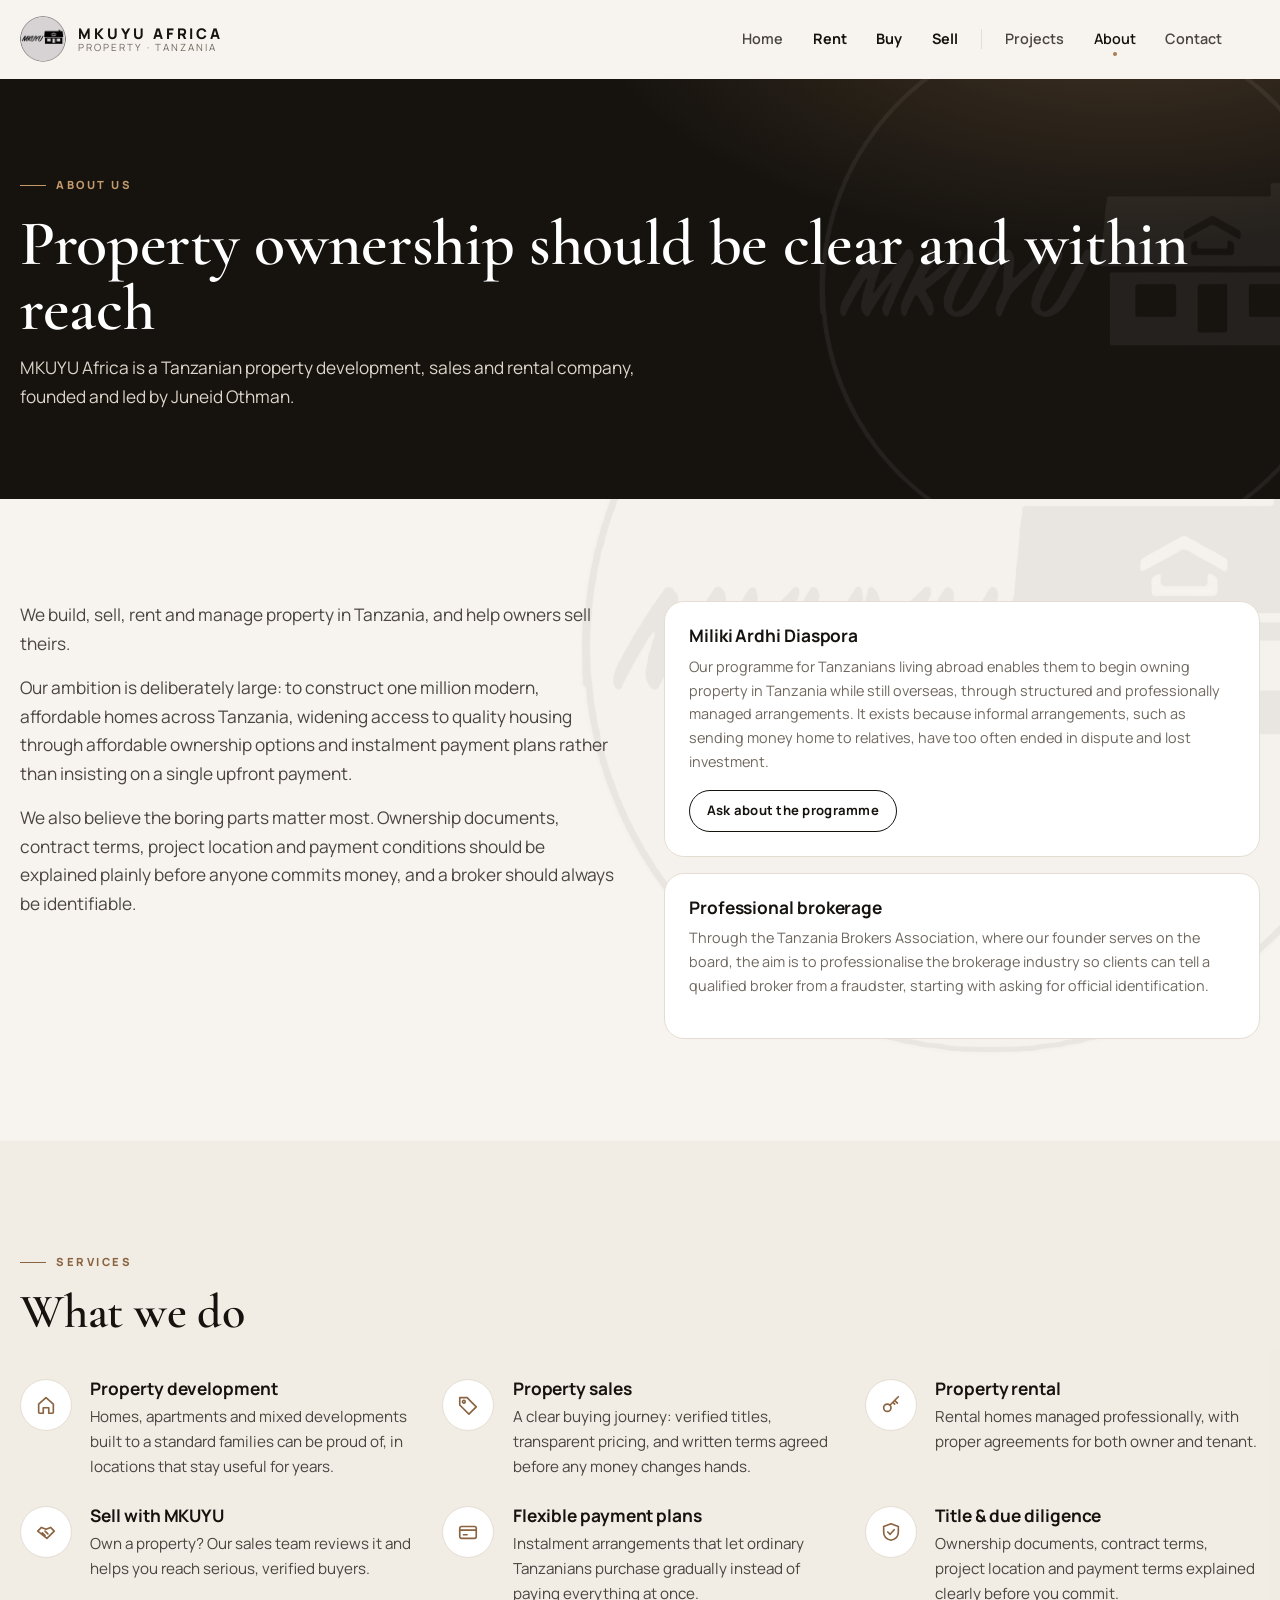
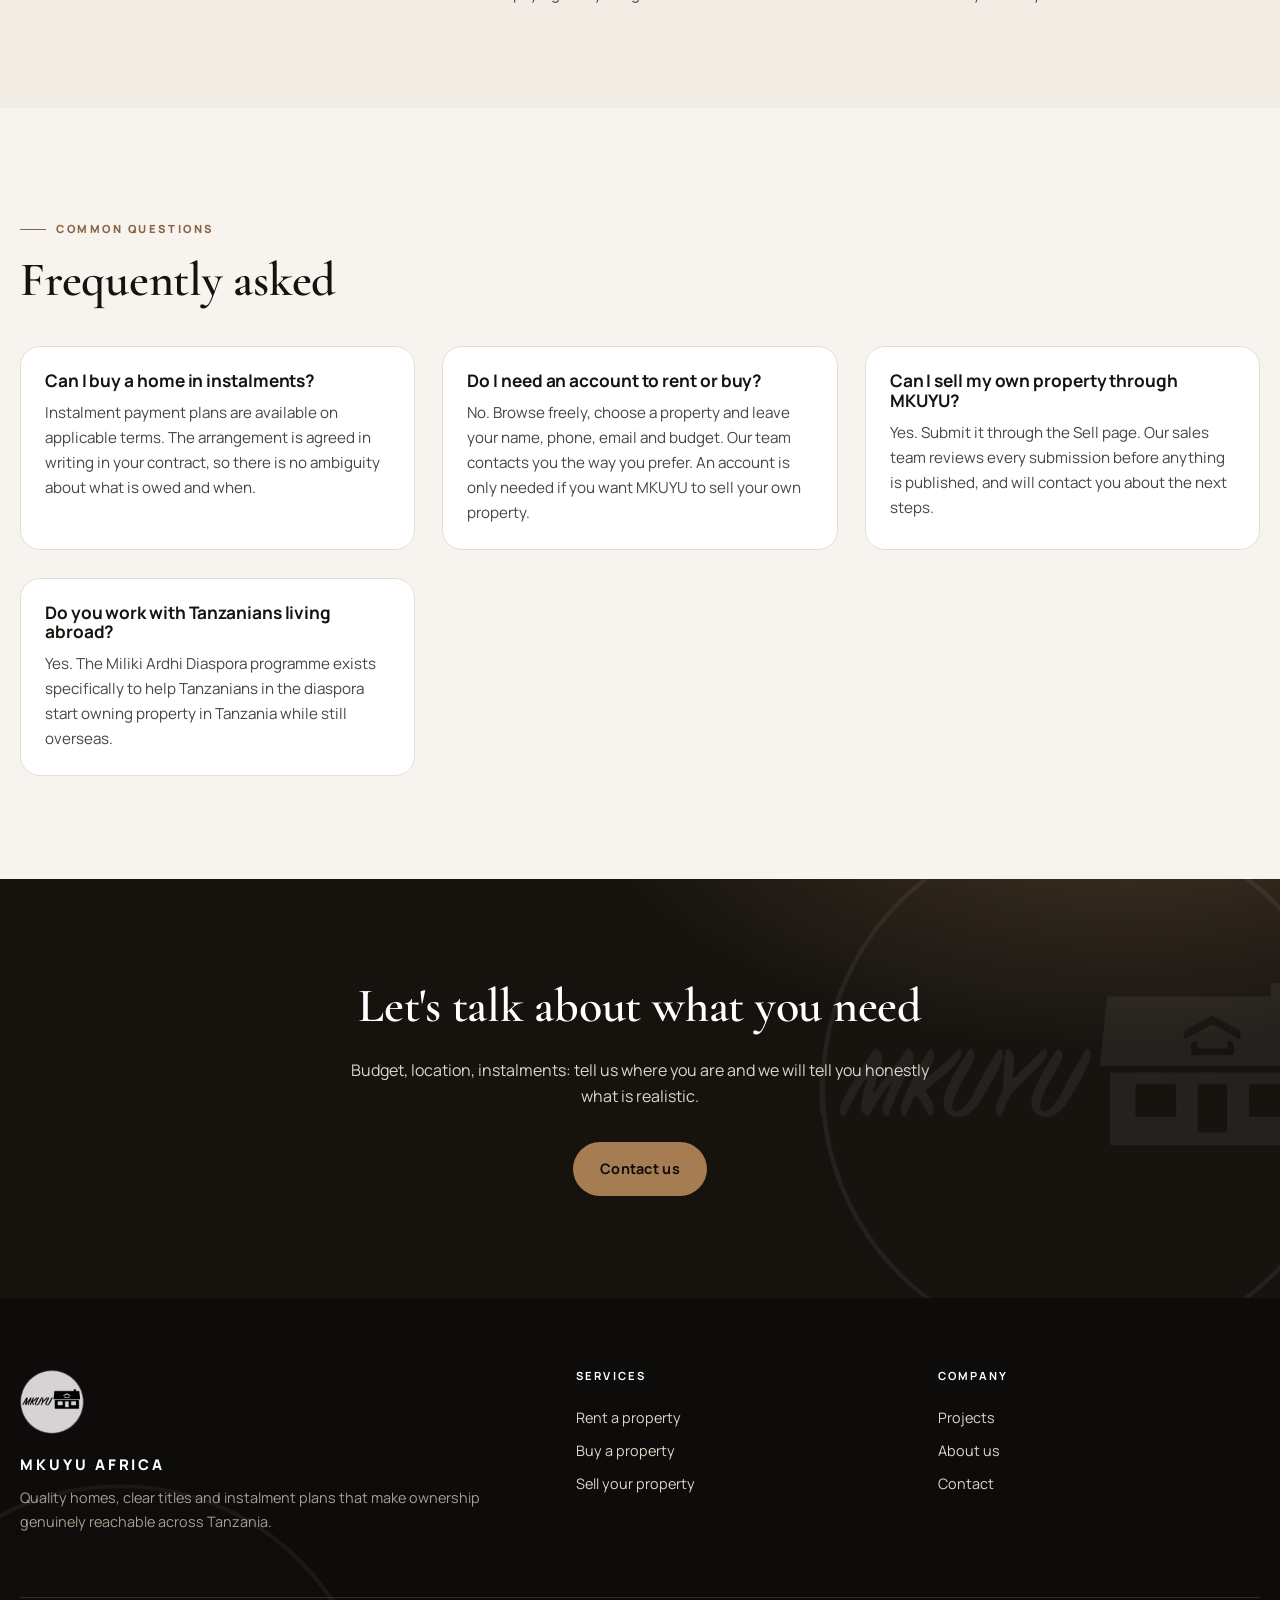
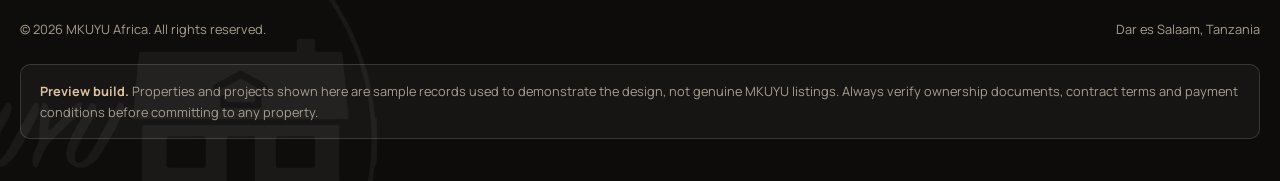
==== commit 3460a80b: "Rent/Buy without login; remove the Log in button - Request form asks for name, phone, email, budget " ====
--- a/about.html
+++ b/about.html
@@ -9,7 +9,19 @@
   <meta property="og:title" content="About · MKUYU Africa" />
   <meta property="og:description" content="Who MKUYU Africa is, what we do, and why we believe property ownership should be clear, verifiable and within reach." />
   <meta property="og:type" content="website" />
-  <script>document.documentElement.classList.add("js")</script>
+  <script>
+    document.documentElement.classList.add("js");
+    // Opened straight from disk (file://), browsers block the site's modules.
+    // Say so plainly instead of showing a half-working page.
+    if (location.protocol === "file:") document.addEventListener("DOMContentLoaded", function () {
+      document.documentElement.classList.remove("js");
+      var note = document.createElement("div");
+      note.setAttribute("role", "alert");
+      note.style.cssText = "position:fixed;inset:auto 1rem 1rem;z-index:9999;max-width:560px;margin:auto;padding:1.1rem 1.3rem;border-radius:14px;background:#16130f;color:#efe9e0;font:15px/1.55 system-ui,sans-serif;box-shadow:0 20px 50px rgba(0,0,0,.35)";
+      note.innerHTML = "<strong style='color:#dcc3a0'>This page was opened from a file, so it cannot run.</strong><br>Close it and double-click <b>Open MKUYU site.cmd</b> in the mkuyu_ui folder, or run <code>node serve.mjs</code> and open <b>http://localhost:5500</b>.";
+      document.body.appendChild(note);
+    });
+  </script>
   <link rel="preconnect" href="https://fonts.googleapis.com">
   <link rel="preconnect" href="https://fonts.gstatic.com" crossorigin>
   <link href="https://fonts.googleapis.com/css2?family=Cormorant+Garamond:ital,wght@0,500;0,600;0,700;1,500;1,600&family=Manrope:wght@400;500;600;700;800&display=swap" rel="stylesheet">
@@ -39,7 +51,6 @@
         <a href="contact.html">Contact</a>
       </nav>
       <div class="header-cta">
-        <a class="btn btn--primary" href="login.html" data-account-link><svg class="icon" viewBox="0 0 24 24" fill="none" stroke="currentColor" stroke-width="1.8" stroke-linecap="round" stroke-linejoin="round" aria-hidden="true"><circle cx="12" cy="8" r="4"/><path d="M4 21a8 8 0 0 1 16 0"/></svg><span>Log in</span></a>
         <button class="nav-toggle" type="button" aria-expanded="false" aria-controls="primary-nav" aria-label="Open navigation"><svg class="icon" viewBox="0 0 24 24" fill="none" stroke="currentColor" stroke-width="1.8" stroke-linecap="round" stroke-linejoin="round" aria-hidden="true"><path d="M4 7h16M4 12h16M4 17h16"/></svg></button>
       </div>
     </div>
@@ -126,14 +137,6 @@
             <li><a href="contact.html">Contact</a></li>
           </ul>
         </div>
-        <div>
-          <h4>Your account</h4>
-          <ul>
-            <li><a href="login.html">Log in</a></li>
-            <li><a href="signup.html">Create an account</a></li>
-            <li><a href="portal.html">Customer portal</a></li>
-          </ul>
-        </div>
       </div>
       <div class="footer-bottom">
         <span>© <span data-year>2026</span> MKUYU Africa. All rights reserved.</span>
--- a/assets/css/styles.css
+++ b/assets/css/styles.css
@@ -604,6 +604,10 @@
 .preview-bar button:hover { color: #fff; }
 @keyframes toast-in { from { opacity: 0; transform: translateY(12px); } to { opacity: 1; transform: none; } }
 
+/* Sell: sign-in gate shown to visitors in place of the form */
+.sell-gate .feature-icon { margin-bottom: 1.2rem; }
+.sell-gate h2 { font-size: clamp(1.9rem, 3.4vw, 2.5rem); }
+
 /* ---------- Features / steps ---------- */
 .feature { display: flex; gap: 1.15rem; }
 .feature-icon {
@@ -837,7 +841,7 @@
   content: ""; position: absolute; z-index: -1; width: 520px; aspect-ratio: 1; left: -140px; bottom: -220px;
   background: url("../images/brand/mkuyu-logo.png") center / contain no-repeat; opacity: .05; filter: grayscale(1) invert(1); pointer-events: none;
 }
-.footer-grid { display: grid; gap: 2.5rem; grid-template-columns: 1.6fr 1fr 1fr 1fr; }
+.footer-grid { display: grid; gap: 2.5rem; grid-template-columns: 1.6fr 1fr 1fr; }
 @media (max-width: 820px) { .footer-grid { grid-template-columns: 1fr 1fr; } }
 @media (max-width: 520px) { .footer-grid { grid-template-columns: 1fr; } }
 .site-footer .logo { width: 64px; height: 64px; margin-bottom: 1.1rem; }
@@ -863,6 +867,8 @@
 .mb-0 { margin-bottom: 0; }
 .visually-hidden { position: absolute !important; width: 1px; height: 1px; padding: 0; margin: -1px; overflow: hidden; clip: rect(0 0 0 0); white-space: nowrap; border: 0; }
 [hidden] { display: none !important; }
+/* Spam trap: invisible to people, filled in by bots. */
+.trap { position: absolute !important; left: -10000px !important; width: 1px; height: 1px; opacity: 0; }
 
 @media (prefers-reduced-motion: reduce) {
   html { scroll-behavior: auto; }
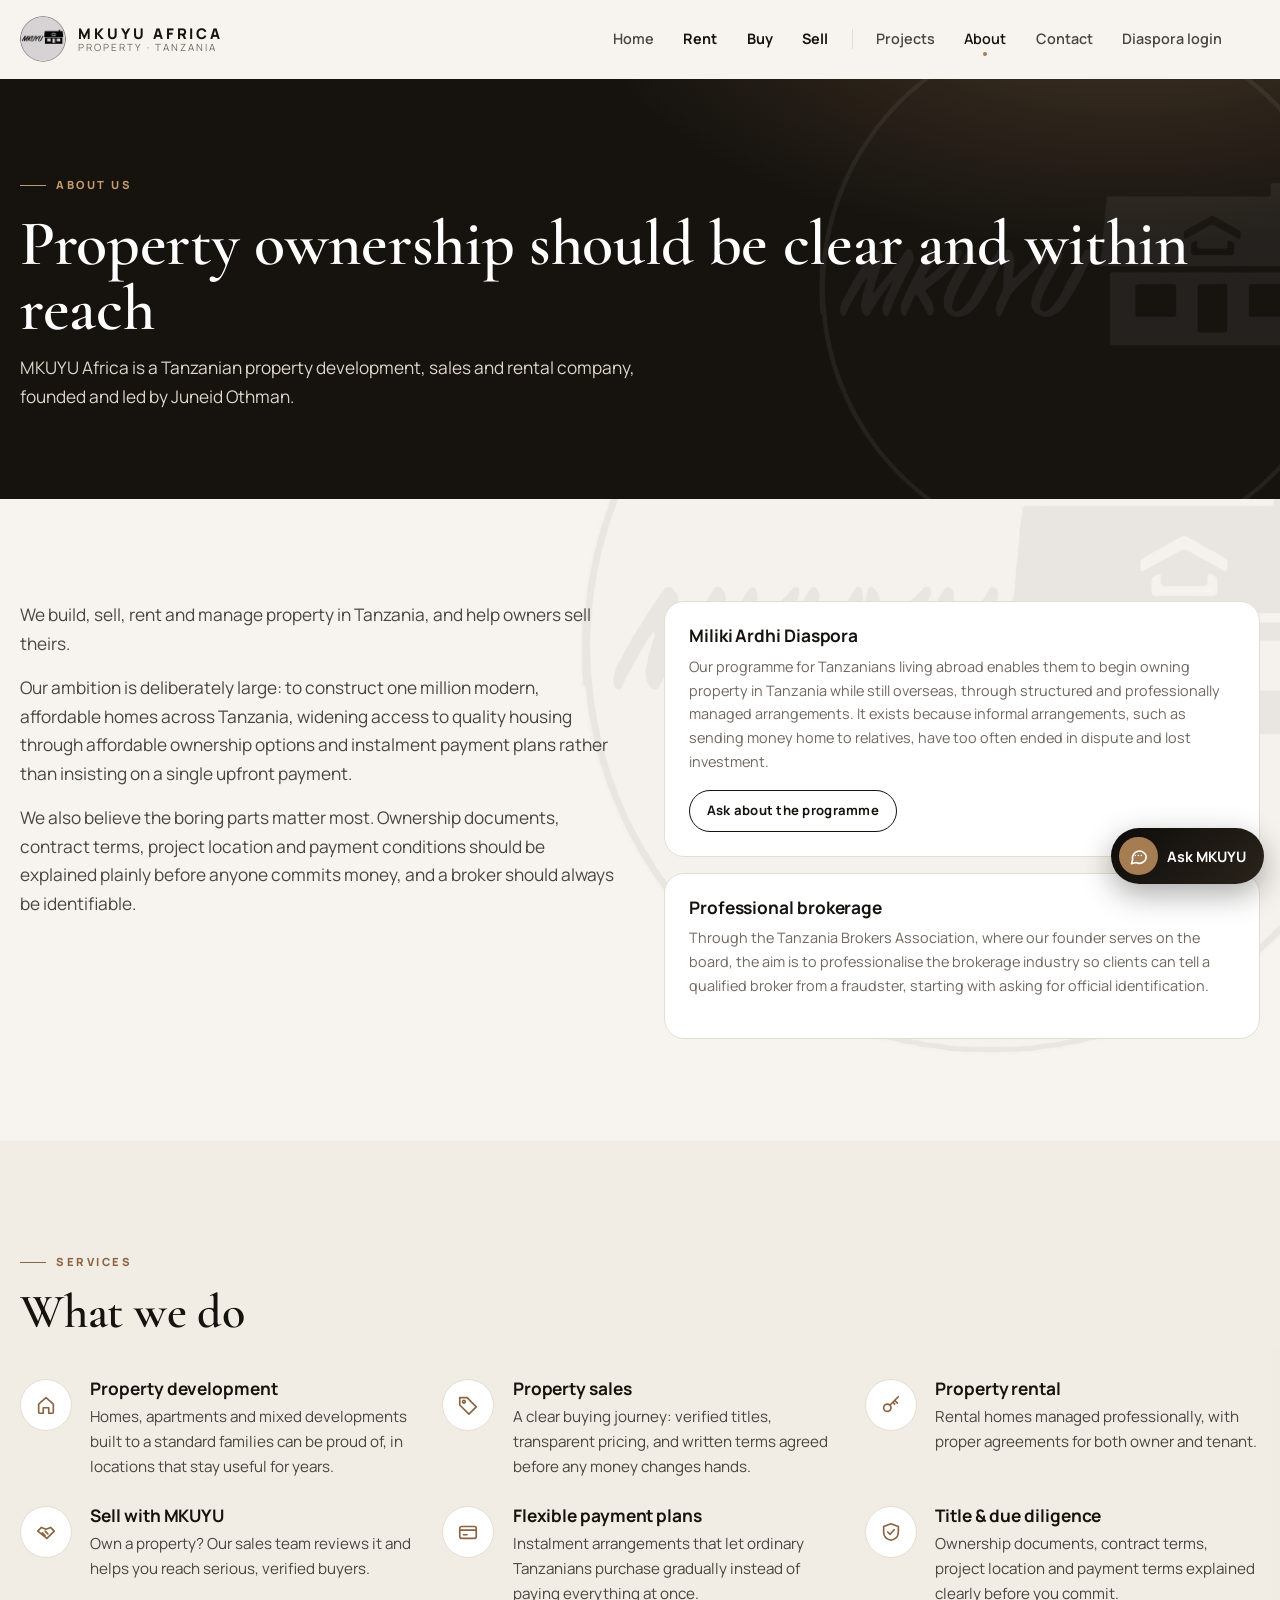
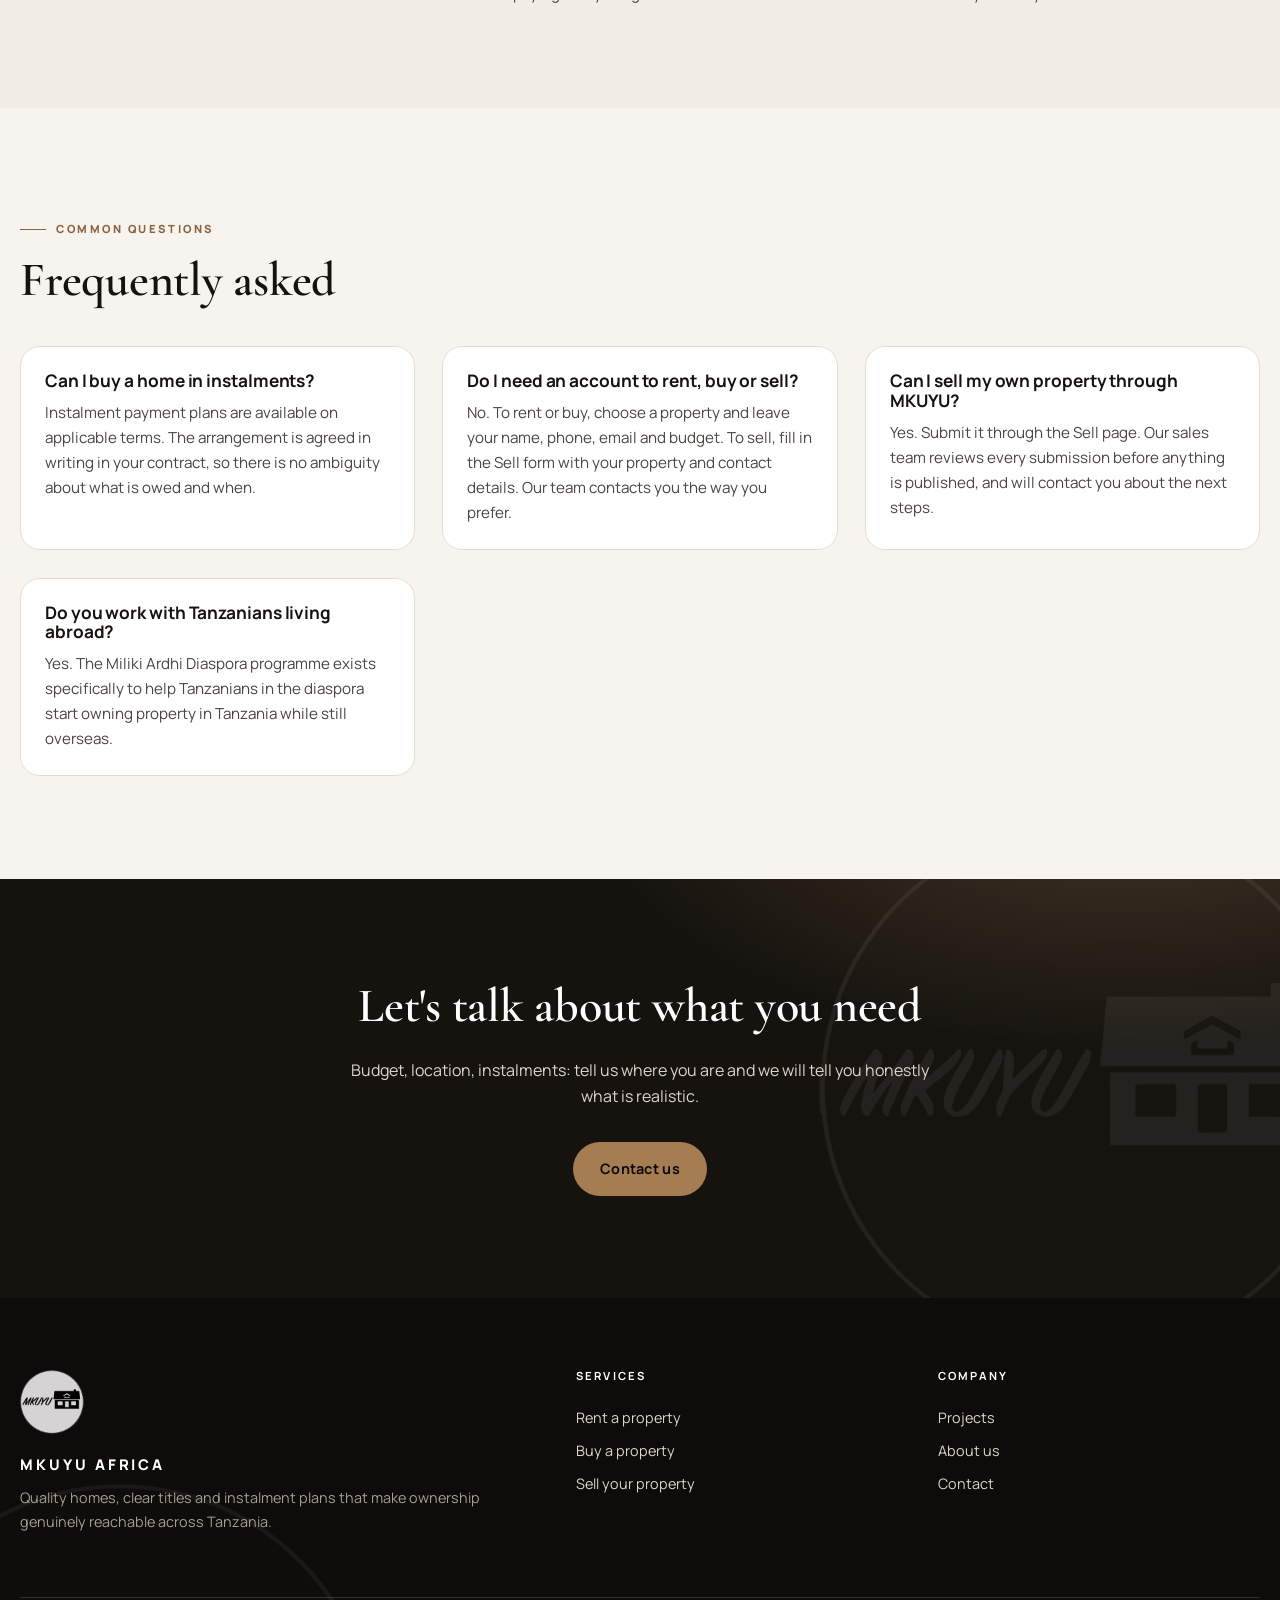
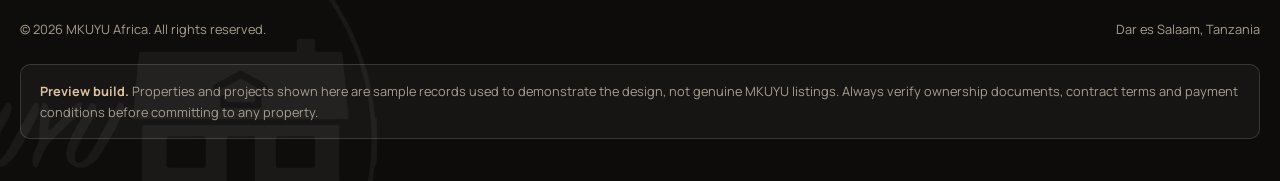
==== commit 222516af: "Diaspora portal redesign: in-portal layout, verification badge, signup fixes, request timeouts Co-Au" ====
--- a/about.html
+++ b/about.html
@@ -49,6 +49,7 @@
         <a href="projects.html">Projects</a>
         <a href="about.html" aria-current="page">About</a>
         <a href="contact.html">Contact</a>
+        <a href="login.html" class="nav-diaspora">Diaspora login</a>
       </nav>
       <div class="header-cta">
         <button class="nav-toggle" type="button" aria-expanded="false" aria-controls="primary-nav" aria-label="Open navigation"><svg class="icon" viewBox="0 0 24 24" fill="none" stroke="currentColor" stroke-width="1.8" stroke-linecap="round" stroke-linejoin="round" aria-hidden="true"><path d="M4 7h16M4 12h16M4 17h16"/></svg></button>
--- a/assets/css/styles.css
+++ b/assets/css/styles.css
@@ -281,6 +281,9 @@
   width: min(100% - 2.5rem, var(--shell)); margin-inline: auto;
 }
 .slide-content > * { max-width: 640px; }
+.slide--narrow .slide-content > * { max-width: min(470px, 40vw); }
+.slide--narrow .slide-title { font-size: clamp(2.4rem, 4.6vw, 4rem); }
+@media (max-width: 720px) { .slide--narrow .slide-content > * { max-width: 640px; } }
 .slide .eyebrow { color: var(--accent-300); }
 .slide-title { font-family: var(--display); font-weight: 600; font-size: clamp(2.6rem, 6.2vw, 5rem); line-height: 1; color: #fff; margin: 0 0 1rem; letter-spacing: -.01em; }
 .slide-text { color: var(--on-dark-soft); font-size: clamp(1rem, 1.4vw, 1.14rem); margin: 0 0 1.8rem; }
@@ -296,6 +299,26 @@
   color: var(--accent-300); border: 1px solid rgba(220,195,160,.45); padding: .35rem .7rem; border-radius: 999px; background: rgba(14,12,10,.35);
 }
 
+/* "feature" slide: a smaller photo framed on the right over a blurred copy. */
+.slide-media--feature { background: var(--brand-950); }
+.slide-media--feature::before {
+  content: ""; position: absolute; inset: -60px; background: var(--backdrop, none) center / cover no-repeat;
+  filter: blur(38px) saturate(1.1); opacity: .5;
+}
+.slide-feature {
+  position: absolute; margin: 0; top: 46%; right: max(1.25rem, calc((100% - var(--shell)) / 2));
+  width: min(44vw, 620px); aspect-ratio: 16 / 9; translate: 0 -50%;
+  border-radius: 18px; overflow: hidden; border: 1px solid rgba(255,255,255,.18);
+  box-shadow: 0 30px 80px rgba(0,0,0,.55);
+}
+.slide-feature img { width: 100%; height: 100%; object-fit: cover; object-position: 50% 30%; transform: scale(1.06); transition: transform 8s linear; }
+.slide.is-active .slide-feature img { transform: scale(1); }
+.slide:has(.slide-media--feature)::after { background: linear-gradient(90deg, rgba(14,12,10,.85) 0%, rgba(14,12,10,.35) 55%, rgba(14,12,10,0) 100%), linear-gradient(0deg, rgba(14,12,10,.6) 0%, rgba(14,12,10,0) 40%); }
+@media (max-width: 720px) {
+  .slide-feature { top: calc(var(--header-h) + 1.25rem); right: 1.25rem; left: 1.25rem; width: auto; translate: none; }
+  .slide:has(.slide-media--feature)::after { background: linear-gradient(0deg, rgba(14,12,10,.92) 0%, rgba(14,12,10,.7) 45%, rgba(14,12,10,.1) 75%); }
+}
+
 /* Placeholder visual for a slide whose photograph has not been supplied. */
 .slide-placeholder { position: absolute; inset: 0; display: grid; place-items: center; overflow: hidden; }
 .slide-placeholder::before {
@@ -317,9 +340,9 @@
   position: absolute; z-index: 5; left: 0; right: 0; bottom: clamp(5.5rem, 12vh, 7.5rem);
   width: min(100% - 2.5rem, var(--shell)); margin-inline: auto; display: flex; align-items: center; gap: 1.2rem;
 }
-.showcase-dots { display: flex; gap: .6rem; flex: 1; max-width: 520px; }
+.showcase-dots { display: flex; gap: .6rem; flex: 1; min-width: 0; max-width: 680px; }
 .showcase-dot {
-  position: relative; flex: 1; height: 34px; padding: 0; border: 0; background: none; cursor: pointer; text-align: left; color: var(--on-dark-muted);
+  position: relative; flex: 1; min-width: 0; height: 34px; padding: 0; border: 0; background: none; cursor: pointer; text-align: left; color: var(--on-dark-muted);
   font: inherit; font-size: .7rem; font-weight: 700; letter-spacing: .12em; text-transform: uppercase;
 }
 .showcase-dot::before { content: ""; position: absolute; left: 0; right: 0; bottom: 0; height: 2px; background: rgba(255,255,255,.25); border-radius: 2px; }
@@ -399,6 +422,12 @@
 .badge--available { background: var(--success-50); color: var(--success); }
 .badge--reserved { background: var(--warn-50); color: var(--warn); }
 .badge--sold, .badge--rented { background: #ebe7e1; color: #57504a; }
+/* On a photo, SOLD / RENTED must read at a glance. */
+.badge--status.badge--sold, .badge--status.badge--rented { background: var(--brand-900); color: #fff; letter-spacing: .08em; text-transform: uppercase; }
+/* A listing closed for the category being viewed is shown, but quieter. */
+.pcard--closed .pcard-media img { filter: grayscale(.55) brightness(.92); }
+/* Project details are hidden while a property is viewed for rent. */
+[data-project-info][hidden] { display: none !important; }
 
 /* ---------- Photo placeholder (no photograph supplied yet) ---------- */
 .ph {
@@ -659,6 +688,20 @@
 }
 @keyframes fade-in { from { opacity: 0; } to { opacity: 1; } }
 .gallery-thumbs { display: grid; grid-template-columns: repeat(auto-fill, minmax(92px, 1fr)); gap: .6rem; }
+/* Next / Previous on the main photo (above the zoom layer). */
+.gallery-nav {
+  position: absolute; top: 50%; z-index: 2; display: grid; place-items: center;
+  width: 46px; height: 46px; margin-top: -23px; padding: 0; border: 0; border-radius: 50%;
+  background: rgba(22, 19, 15, .55); color: #fff; cursor: pointer;
+  box-shadow: 0 6px 18px rgba(0, 0, 0, .25); transition: background-color .2s ease, transform .2s ease;
+}
+.gallery-nav:hover { background: rgba(22, 19, 15, .8); transform: scale(1.06); }
+.gallery-nav:focus-visible { outline: 3px solid var(--accent-300); outline-offset: 2px; }
+.gallery-nav .icon { width: 22px; height: 22px; }
+.gallery-nav--prev { left: 14px; }
+.gallery-nav--next { right: 14px; }
+.gallery-main:focus-visible { outline: 3px solid var(--accent-300); outline-offset: 3px; }
+@media (max-width: 640px) { .gallery-nav { width: 40px; height: 40px; margin-top: -20px; } }
 .gallery-thumbs button {
   aspect-ratio: 4 / 3; border: 2px solid transparent; border-radius: var(--r-sm); overflow: hidden; cursor: pointer; padding: 0; background: var(--sand);
   transition: border-color .2s ease, transform .2s var(--ease-out), opacity .2s ease; opacity: .7;
@@ -884,3 +927,320 @@
   body::before, .site-header, .site-footer, .cta-band, .preview-bar, .portal-nav, .showcase-ui, .hero-search { display: none; }
   body { color: #000; background: #fff; }
 }
+
+/* ==========================================================================
+   Public assistant ("Ask MKUYU"): launcher + panel on every page
+   ========================================================================== */
+.chat-launcher {
+  position: fixed; right: max(1rem, env(safe-area-inset-right)); bottom: max(1rem, env(safe-area-inset-bottom)); z-index: 80;
+  display: inline-flex; align-items: center; gap: .6rem; padding: .55rem 1.1rem .55rem .55rem;
+  border: 0; border-radius: 999px; cursor: pointer; font: 700 .9rem var(--font); color: #fff;
+  background: linear-gradient(135deg, var(--brand-950), #2a231b); box-shadow: 0 10px 30px rgba(14,12,10,.35);
+  transition: transform .25s var(--ease-out), box-shadow .25s var(--ease-out), opacity .2s;
+}
+.chat-launcher:hover { transform: translateY(-3px); box-shadow: 0 16px 38px rgba(14,12,10,.4); }
+.chat-launcher:focus-visible { outline: 3px solid var(--accent-500); outline-offset: 3px; }
+.chat-launcher-icon { display: grid; place-items: center; width: 2.4rem; height: 2.4rem; border-radius: 50%; background: var(--accent-500); }
+.chat-launcher-icon svg { width: 1.3rem; height: 1.3rem; }
+.chat-launcher.is-hidden { opacity: 0; pointer-events: none; transform: scale(.9); }
+
+.chat-panel {
+  position: fixed; right: max(1rem, env(safe-area-inset-right)); bottom: max(1rem, env(safe-area-inset-bottom)); z-index: 81;
+  width: min(390px, calc(100vw - 2rem)); height: min(600px, calc(100dvh - 2rem));
+  display: flex; flex-direction: column; overflow: hidden;
+  background: #fff; color: var(--ink); border-radius: 20px; border: 1px solid rgba(22,19,15,.08); box-shadow: var(--shadow-lg);
+  opacity: 0; transform: translateY(16px) scale(.98); transform-origin: bottom right;
+  transition: opacity .22s var(--ease-out), transform .22s var(--ease-out);
+}
+.chat-panel.is-open { opacity: 1; transform: none; }
+.chat-head { display: flex; align-items: center; gap: .75rem; padding: .9rem 1rem; background: var(--brand-950); color: #fff; }
+.chat-head img { border-radius: 50%; background: #fff; }
+.chat-head div { display: grid; line-height: 1.25; flex: 1; }
+.chat-head span { font-size: .72rem; color: rgba(255,255,255,.7); }
+.chat-close { border: 0; background: rgba(255,255,255,.1); color: #fff; width: 2rem; height: 2rem; border-radius: 50%; display: grid; place-items: center; cursor: pointer; }
+.chat-close svg { width: 1rem; height: 1rem; }
+.chat-close:hover { background: rgba(255,255,255,.2); }
+.chat-log { flex: 1; overflow-y: auto; padding: 1rem; display: flex; flex-direction: column; gap: .6rem; background: var(--bone, #f7f4ef); }
+.chat-msg { max-width: 88%; padding: .6rem .85rem; border-radius: 14px; font-size: .9rem; line-height: 1.5; animation: chat-in .25s var(--ease-out) both; }
+.chat-msg ul { margin: .35rem 0; padding-left: 1.1rem; }
+.chat-msg a { color: var(--accent-600); font-weight: 600; }
+.chat-msg--bot { align-self: flex-start; background: #fff; border: 1px solid rgba(22,19,15,.07); border-bottom-left-radius: 4px; }
+.chat-msg--user { align-self: flex-end; background: var(--brand-950); color: #fff; border-bottom-right-radius: 4px; }
+.chat-cards { display: grid; gap: .45rem; margin: .5rem 0; }
+.chat-card { display: grid; gap: .1rem; padding: .55rem .7rem; border-radius: 10px; border: 1px solid rgba(166,124,82,.35); background: #fffdf9; text-decoration: none; transition: transform .2s var(--ease-out), box-shadow .2s var(--ease-out); }
+.chat-card:hover { transform: translateY(-2px); box-shadow: 0 6px 16px rgba(22,19,15,.08); }
+.chat-card strong { color: var(--ink); font-size: .88rem; }
+.chat-card span { color: var(--muted, #6b6259); font-size: .78rem; font-weight: 500; }
+.chat-card em { color: var(--accent-600); font-style: normal; font-size: .8rem; font-weight: 700; }
+.chat-note { margin: .35rem 0 0; font-size: .75rem; color: var(--muted, #6b6259); }
+.chat-chips { display: flex; flex-wrap: wrap; gap: .4rem; padding: .55rem 1rem 0; background: #fff; }
+.chat-chips:empty { display: none; }
+.chat-chips button { border: 1px solid rgba(166,124,82,.45); background: #fff; color: var(--accent-600); border-radius: 999px; padding: .3rem .75rem; font: 600 .78rem var(--font); cursor: pointer; }
+.chat-chips button:hover { background: var(--accent-500); color: #fff; border-color: var(--accent-500); }
+.chat-form { display: flex; gap: .5rem; padding: .7rem 1rem .4rem; background: #fff; }
+.chat-form input { flex: 1; min-width: 0; border: 1px solid rgba(22,19,15,.15); border-radius: 999px; padding: .6rem .95rem; font: .9rem var(--font); }
+.chat-form input:focus { outline: 2px solid var(--accent-500); outline-offset: 1px; }
+.chat-form button { border: 0; width: 2.5rem; height: 2.5rem; border-radius: 50%; background: var(--accent-500); color: #fff; display: grid; place-items: center; cursor: pointer; flex: none; }
+.chat-form button svg { width: 1.1rem; height: 1.1rem; }
+.chat-foot { margin: 0; padding: 0 1rem .7rem; font-size: .68rem; color: var(--muted, #6b6259); background: #fff; }
+.chat-panel .visually-hidden { position: absolute; width: 1px; height: 1px; overflow: hidden; clip: rect(0 0 0 0); white-space: nowrap; }
+.chat-typing { display: inline-flex; gap: .25rem; }
+.chat-typing i { width: .4rem; height: .4rem; border-radius: 50%; background: var(--accent-500); animation: chat-dot 1s infinite ease-in-out; }
+.chat-typing i:nth-child(2) { animation-delay: .15s; } .chat-typing i:nth-child(3) { animation-delay: .3s; }
+@keyframes chat-in { from { opacity: 0; transform: translateY(6px); } to { opacity: 1; transform: none; } }
+@keyframes chat-dot { 0%, 80%, 100% { opacity: .3; transform: translateY(0); } 40% { opacity: 1; transform: translateY(-3px); } }
+@media (max-width: 600px) {
+  .chat-launcher-label { display: none; }
+  .chat-launcher { padding: .45rem; }
+  .chat-panel { right: 0; bottom: 0; width: 100vw; height: min(88dvh, 640px); border-radius: 18px 18px 0 0; transform-origin: bottom center; }
+}
+@media (prefers-reduced-motion: reduce) {
+  .chat-launcher, .chat-panel, .chat-msg, .chat-card, .chat-typing i { transition: none; animation: none; }
+}
+@media print { .chat-launcher, .chat-panel { display: none !important; } }
+
+/* Diaspora portal: construction progress feed */
+.progress-feed { list-style: none; margin: 0; padding: 0; display: grid; gap: 1.1rem; }
+.progress-feed li { border-left: 3px solid var(--accent, #9a7b4f); padding: .2rem 0 .2rem 1rem; }
+.progress-feed-head { display: flex; justify-content: space-between; gap: 1rem; align-items: baseline; flex-wrap: wrap; }
+.progress-feed p { margin: .35rem 0 .6rem; }
+.progress-photos { display: grid; grid-template-columns: repeat(auto-fill, minmax(120px, 1fr)); gap: .5rem; }
+.progress-photos img { width: 100%; aspect-ratio: 4 / 3; object-fit: cover; border-radius: 8px; display: block; }
+
+/* Diaspora portal: browse & request */
+.portal-filters { display: grid; grid-template-columns: repeat(auto-fit, minmax(180px, 1fr)); gap: .8rem; margin: 1.2rem 0; }
+.portal-filters label { display: grid; gap: .3rem; font-size: .85rem; font-weight: 600; }
+.portal-filters select, .portal-filters input, .listing-form select, .listing-form input, .listing-form textarea { width: 100%; padding: .6rem .7rem; border: 1px solid rgba(0,0,0,.15); border-radius: 8px; font: inherit; background: #fff; }
+.portal-listings { display: grid; gap: 1rem; }
+.listing { padding: 1rem; }
+.listing-row { display: grid; grid-template-columns: 180px 1fr; gap: 1rem; align-items: start; }
+.listing-art img, .listing-art > * { width: 100%; aspect-ratio: 4 / 3; object-fit: cover; border-radius: 10px; display: block; }
+.listing-main h2 { font-size: 1.25rem; margin: 0 0 .2rem; }
+.listing-prices { display: flex; flex-wrap: wrap; gap: 1rem; margin: .5rem 0; }
+.listing-prices small { opacity: .7; text-transform: uppercase; letter-spacing: .05em; font-size: .7rem; }
+.listing-actions { display: flex; flex-wrap: wrap; gap: .5rem; margin-top: .5rem; }
+.listing-more, .listing-form { margin-top: 1rem; }
+.listing-form .field { margin-bottom: .8rem; }
+.listing-form label { display: grid; gap: .3rem; font-weight: 600; font-size: .9rem; }
+@media (max-width: 640px) { .listing-row { grid-template-columns: 1fr; } }
+
+/* Diaspora agreement: read and sign */
+.sign-call { border: 2px solid var(--accent, #9a7b4f); border-radius: 14px; padding: 1.2rem; background: rgba(154,123,79,.06); }
+.agreement-box { max-height: 460px; overflow-y: auto; border: 1px solid rgba(0,0,0,.12); border-radius: 10px; padding: 1.2rem 1.4rem; margin: 1rem 0 .4rem; background: #fff; font-size: .93rem; line-height: 1.6; }
+.agreement-box h4 { margin: 1.2rem 0 .3rem; font-size: 1rem; }
+.agreement-box .agreement-title { text-align: center; margin: 0 0 .6rem; }
+.agreement-box .agreement-note { font-style: italic; opacity: .75; }
+.sign-check { display: flex; gap: .55rem; align-items: flex-start; margin: .45rem 0; font-size: .92rem; }
+.sign-check input { margin-top: .25rem; }
+
+/* Auth pages: a MKUYU photograph on the dark side, kept readable */
+.auth-aside--photo {
+  background:
+    linear-gradient(180deg, rgba(18, 14, 10, .55) 0%, rgba(18, 14, 10, .72) 55%, rgba(18, 14, 10, .92) 100%),
+    url("../images/hero/mkuyu-project-01-1280.jpg") center / cover no-repeat;
+}
+.auth-aside--photo::after { display: none; }
+/* The form fits the screen: no page scroll on a laptop */
+.auth-aside--photo, .auth:has(.signup-wizard) .auth-main { min-height: 0; }
+.auth:has(.signup-wizard) { min-height: calc(100vh - var(--header-h)); }
+.auth:has(.signup-wizard) .auth-main { padding-block: clamp(1rem, 3vh, 2rem); align-items: center; }
+.auth:has(.signup-wizard) .auth-card .logo { width: 44px; height: 44px; margin-bottom: .6rem; }
+.auth:has(.signup-wizard) .auth-card h1 { font-size: clamp(1.9rem, 3.4vw, 2.4rem); margin-bottom: .2rem; }
+.auth:has(.signup-wizard) .auth-card .lede { margin-bottom: 1rem; }
+.auth:has(.signup-wizard) .auth-switch { margin-top: .8rem; }
+.signup-wizard { gap: .85rem; }
+.signup-wizard [data-step] { display: grid; gap: .85rem; }
+.signup-wizard [data-step][hidden] { display: none; }
+.signup-wizard .field-hint { margin: .25rem 0 0; font-size: .78rem; }
+.wizard-steps { list-style: none; margin: 0 0 .2rem; padding: 0; display: grid; grid-template-columns: repeat(3, 1fr); gap: .4rem; }
+.wizard-steps li { display: flex; align-items: center; gap: .45rem; font-size: .78rem; font-weight: 700; color: var(--muted); padding-bottom: .5rem; border-bottom: 3px solid var(--line); }
+.wizard-steps li span { display: grid; place-items: center; width: 1.45rem; height: 1.45rem; border-radius: 50%; background: var(--line); color: var(--brand-900); font-size: .75rem; }
+.wizard-steps li.is-current { color: var(--brand-900); border-bottom-color: var(--accent-400, #b08d5b); }
+.wizard-steps li.is-current span, .wizard-steps li.is-done span { background: var(--brand-900); color: #fff; }
+.wizard-steps li.is-done { border-bottom-color: var(--brand-900); color: var(--brand-900); }
+.wizard-actions { display: flex; gap: .6rem; }
+.wizard-actions .btn--primary { flex: 1; }
+/* The photo side already carries the logo; the form keeps every pixel for fields. */
+.auth:has(.signup-wizard) .auth-card > .logo { display: none; }
+.auth:has(.signup-wizard) .panel.signup-wizard { padding: clamp(1.1rem, 2.4vh, 1.6rem) clamp(1.1rem, 2vw, 1.6rem); }
+@media (max-height: 820px) { .auth:has(.signup-wizard) .auth-card .lede { display: none; } }
+
+/* Searchable country box (sign-up) */
+.combo { position: relative; }
+.combo-list { position: absolute; z-index: 30; left: 0; right: 0; top: calc(100% + 4px); max-height: 220px; overflow-y: auto; margin: 0; padding: .3rem; list-style: none; background: var(--surface, #fff); border: 1px solid var(--line); border-radius: 10px; box-shadow: var(--shadow-md, 0 12px 30px rgba(0,0,0,.14)); }
+.combo-list li { padding: .5rem .65rem; border-radius: 7px; cursor: pointer; display: flex; justify-content: space-between; gap: .6rem; font-size: .93rem; }
+.combo-list li small { color: var(--muted); font-variant-numeric: tabular-nums; }
+.combo-list li.is-active, .combo-list li:hover { background: var(--line-soft, #f2ede5); }
+.combo-list li[aria-selected="true"] { font-weight: 700; }
+.combo-list .combo-empty { cursor: default; color: var(--muted); font-size: .85rem; }
+
+/* Sign-up: the consent tick sits right next to its sentence */
+.signup-wizard label.field { display: flex !important; flex-direction: row; align-items: flex-start; gap: .65rem; text-align: left; font-size: .9rem; line-height: 1.45; text-transform: none; letter-spacing: 0; font-weight: 500; }
+.signup-wizard label.field input[type="checkbox"] { width: 1.1rem; height: 1.1rem; min-width: 1.1rem; margin: .2rem 0 0; padding: 0; flex: 0 0 auto; accent-color: var(--brand-900); }
+.signup-wizard label.field span { flex: 1 1 auto; }
+.nav-diaspora.is-signed-in { font-weight: 800; color: var(--brand-900); }
+
+/* Diaspora portal: the customer's steps and their desk */
+.journey { display: grid; grid-template-columns: minmax(0, 1.6fr) minmax(240px, 1fr); gap: 1.2rem; margin-bottom: 2rem; }
+@media (max-width: 1000px) { .journey { grid-template-columns: 1fr; } }
+.journey-steps, .journey-desk { background: var(--surface, #fff); border: 1px solid var(--line); border-radius: var(--r-lg, 16px); padding: 1.3rem 1.4rem; box-shadow: var(--shadow-sm); }
+.journey-steps h2 { font-size: 1.25rem; margin: 0 0 .8rem; }
+.journey-steps ol { list-style: none; margin: 0; padding: 0; display: grid; gap: .2rem; }
+.journey-steps li { display: grid; grid-template-columns: 2rem 1fr auto; gap: .8rem; align-items: center; padding: .65rem .4rem; border-radius: 10px; }
+.journey-steps li + li { border-top: 1px solid var(--line-soft, #eee7dc); }
+.journey-steps li small { display: block; color: var(--muted); font-size: .82rem; margin-top: .1rem; }
+.js-dot { display: grid; place-items: center; width: 2rem; height: 2rem; border-radius: 50%; background: var(--line); color: var(--brand-900); font-weight: 800; font-size: .85rem; }
+.js-dot .icon { width: 16px; height: 16px; }
+.js-done .js-dot { background: var(--brand-900); color: #fff; }
+.js-done strong { color: var(--muted); }
+.js-current { background: rgba(176, 141, 91, .09); }
+.js-current .js-dot { background: var(--accent-400, #b08d5b); color: #fff; }
+.journey-desk h3 { margin: 0 0 .35rem; font-size: 1.1rem; }
+.journey-desk ul { list-style: none; margin: .7rem 0; padding: 0; display: grid; gap: .45rem; font-size: .9rem; }
+.journey-desk li { display: flex; gap: .5rem; align-items: center; }
+.journey-desk li .icon { width: 16px; height: 16px; color: var(--accent-400, #b08d5b); }
+
+/* ==========================================================================
+   Diaspora portal, v2: a self-contained workspace inside the site's look.
+   No public navigation; every action happens on this page.
+   ========================================================================== */
+.is-portal body::before, body.is-portal::before { opacity: .03; }
+.portal-header .brand-sub { color: var(--accent-600); letter-spacing: .14em; }
+.portal-header-user { display: flex; align-items: center; gap: .8rem; }
+.portal-user { display: flex; align-items: center; gap: .55rem; font-size: .88rem; font-weight: 700; color: var(--brand-900); }
+.avatar { display: grid; place-items: center; flex: none; width: 42px; height: 42px; border-radius: 50%; background: var(--brand-900); color: var(--accent-300); font-weight: 800; font-size: .9rem; letter-spacing: .04em; }
+.avatar--small { width: 34px; height: 34px; font-size: .78rem; }
+.portal-header .btn .icon { width: 16px; height: 16px; }
+@media (max-width: 640px) { .portal-user-name { display: none; } .portal-header .brand-sub { display: block; } }
+
+.portal-section { padding: clamp(1.4rem, 3vw, 2.4rem) 0 4rem; }
+.portal { grid-template-columns: 264px minmax(0, 1fr); gap: clamp(1.4rem, 3vw, 2.6rem); }
+.portal-side { position: sticky; top: calc(var(--header-h) + 18px); display: grid; gap: 1rem; align-self: start; }
+.portal-side .portal-nav { position: static; padding: 1rem .8rem; gap: .9rem; }
+.portal-brand { gap: .75rem; padding: .2rem .4rem .95rem; margin: 0; }
+.portal-brand strong { font-size: .92rem; line-height: 1.3; }
+.portal-brand span { display: block; line-height: 1.35; }
+.portal-nav-group { display: grid; gap: .15rem; }
+.portal-nav-label { padding: 0 .75rem .25rem; font-size: .64rem; font-weight: 800; letter-spacing: .16em; text-transform: uppercase; color: var(--muted); }
+.portal-nav a {
+  display: flex; align-items: center; gap: .7rem; padding: .62rem .75rem; border-radius: var(--r-sm);
+  color: var(--ink-soft); font-size: .9rem; font-weight: 600; text-decoration: none; transition: background-color .2s ease, color .2s ease;
+}
+.portal-nav a .icon { width: 18px; height: 18px; flex: none; color: var(--muted); transition: color .2s ease; }
+.portal-nav a:hover { background: var(--canvas); color: var(--brand-900); }
+.portal-nav a.is-active { background: var(--brand-900); color: #fff; }
+.portal-nav a.is-active .icon { color: var(--accent-400); }
+.portal-nav a.is-active .count { background: var(--accent-500); color: var(--brand-950); }
+.portal-nav .dot, .portal-tabbar .dot { width: 8px; height: 8px; border-radius: 50%; background: var(--danger); margin-left: auto; flex: none; }
+.portal-nav a.is-alert:not(.is-active) { color: var(--brand-900); }
+
+.desk-card { padding: 1.1rem 1.15rem; border-radius: var(--r-lg); background: var(--brand-900); color: var(--on-dark-soft); font-size: .86rem; box-shadow: var(--shadow-sm); }
+.desk-card h3 { color: #fff; font-family: var(--font); font-size: .95rem; font-weight: 800; margin: 0 0 .35rem; }
+.desk-card strong { color: #fff; }
+.desk-card p { margin: 0 0 .6rem; }
+.desk-card ul { list-style: none; margin: .2rem 0 .7rem; padding: 0; display: grid; gap: .4rem; }
+.desk-card li, .desk-card .desk-time, .desk-card .desk-warn { display: flex; gap: .5rem; align-items: flex-start; }
+.desk-card a { color: var(--accent-300); word-break: break-all; }
+.desk-card .icon { width: 15px; height: 15px; flex: none; margin-top: .2rem; color: var(--accent-400); }
+.desk-card .desk-warn { margin: .8rem 0 0; padding-top: .7rem; border-top: 1px solid var(--on-dark-line); font-size: .78rem; color: var(--on-dark-muted); }
+
+.portal-panel { gap: 1.8rem; min-width: 0; }
+.panel-head { display: flex; flex-wrap: wrap; align-items: end; justify-content: space-between; gap: 1rem 2rem; }
+.panel-head h1 { font-size: clamp(2.1rem, 3.6vw, 2.9rem); margin: .1rem 0 .3rem; line-height: 1.08; }
+.panel-head .lede { margin: 0; font-size: 1rem; }
+.portal-greeting h1 { font-size: clamp(2.1rem, 3.6vw, 2.9rem); line-height: 1.08; }
+.portal-greeting .lede { font-size: 1rem; }
+.panel-subhead { font-family: var(--font); font-size: .72rem; font-weight: 800; letter-spacing: .16em; text-transform: uppercase; color: var(--muted); margin: 0 0 .9rem; }
+
+/* The one next step */
+.next-step { display: grid; grid-template-columns: auto minmax(0, 1fr) auto; gap: 1.1rem 1.3rem; align-items: center; padding: 1.4rem 1.5rem; border-radius: var(--r-xl); border: 1px solid var(--line); background: var(--surface); box-shadow: var(--shadow-sm); }
+.next-step h2 { font-family: var(--font); font-size: 1.15rem; font-weight: 800; letter-spacing: -.01em; margin: .1rem 0 .25rem; color: var(--brand-900); }
+.next-step p { margin: 0; color: var(--ink-soft); font-size: .92rem; max-width: 62ch; }
+.next-step-kicker { font-size: .64rem; font-weight: 800; letter-spacing: .16em; text-transform: uppercase; color: var(--accent-600); }
+.next-step-icon { display: grid; place-items: center; width: 52px; height: 52px; border-radius: 16px; background: var(--accent-50); color: var(--accent-600); }
+.next-step-icon .icon { width: 24px; height: 24px; }
+.next-step--action { background: var(--brand-900); border-color: var(--brand-900); box-shadow: var(--shadow-md); }
+.next-step--action h2 { color: #fff; }
+.next-step--action p { color: var(--on-dark-soft); }
+.next-step--action .next-step-kicker { color: var(--accent-400); }
+.next-step--action .next-step-icon { background: rgba(255,255,255,.08); color: var(--accent-300); }
+.next-step--action .btn--primary { background: var(--accent-400); color: var(--brand-950); border-color: var(--accent-400); }
+.next-step--alert { border-color: #efc4bf; background: var(--danger-50); }
+.next-step--alert .next-step-icon { background: #fff; color: var(--danger); }
+.next-step--alert .next-step-kicker { color: var(--danger); }
+.next-step .btn { white-space: nowrap; }
+@media (max-width: 680px) { .next-step { grid-template-columns: auto minmax(0, 1fr); } .next-step .btn { grid-column: 1 / -1; justify-content: center; } }
+
+.stat .progress--thin { height: 4px; margin-top: .7rem; }
+
+/* Steps: one column, full width */
+.journey-steps { padding: 1.3rem 1.4rem; }
+.journey-steps li { grid-template-columns: 2rem minmax(0, 1fr) auto; }
+@media (max-width: 560px) { .journey-steps li { grid-template-columns: 2rem minmax(0, 1fr); } .journey-steps li .btn { grid-column: 2; justify-self: start; } }
+
+/* Your properties */
+.case-links { display: grid; gap: .8rem; }
+.case-link { display: grid; grid-template-columns: 64px minmax(0, 1fr) auto; gap: 1rem; align-items: center; padding: .8rem 1rem .8rem .8rem; border: 1px solid var(--line); border-radius: var(--r-md); background: var(--surface); color: var(--ink); text-decoration: none; transition: border-color .2s ease, box-shadow .2s ease, transform .2s ease; }
+.case-link:hover { color: var(--ink); border-color: var(--brand-200); box-shadow: var(--shadow-sm); }
+@media (hover: hover) { .case-link:hover { transform: translateY(-2px); } }
+.case-link-art { display: grid; place-items: center; width: 64px; aspect-ratio: 4 / 3; border-radius: var(--r-xs); overflow: hidden; background: var(--sand); color: var(--accent-600); }
+.case-link-art img { width: 100%; height: 100%; object-fit: cover; }
+.case-link-text { display: grid; gap: .1rem; min-width: 0; }
+.case-link-text strong { color: var(--brand-900); font-size: .98rem; }
+.case-link-text span { color: var(--muted); font-size: .85rem; }
+.case-link > .icon { color: var(--accent-600); }
+
+/* Account */
+.account-card { padding: 1.4rem 1.5rem; border: 1px solid var(--line); border-radius: var(--r-lg); background: var(--surface); box-shadow: var(--shadow-sm); }
+.account-card > p { color: var(--ink-soft); font-size: .92rem; }
+.account-card .kv { margin-bottom: 1rem; }
+.account-form { max-width: 420px; display: grid; gap: .2rem; margin-top: .4rem; }
+.account-form label { display: grid; gap: .3rem; font-size: .86rem; font-weight: 600; }
+.account-card [data-result] { margin-top: 1rem; }
+.account-card [data-result] .notice { margin: 0; }
+.notice--ok { border-left-color: var(--success); background: var(--success-50); }
+.notice--ok .icon { color: var(--success); }
+
+/* Loading */
+.portal-loading { display: flex; align-items: center; justify-content: center; gap: .7rem; padding: 4rem 1rem; color: var(--muted); font-size: .92rem; }
+.spinner { width: 20px; height: 20px; border-radius: 50%; border: 2px solid var(--line); border-top-color: var(--accent-500); animation: spin .8s linear infinite; }
+@keyframes spin { to { transform: rotate(360deg); } }
+
+/* Footer */
+.portal-footer { padding: 1.6rem 0 2rem; border-top: 1px solid var(--line); font-size: .8rem; color: var(--muted); }
+.portal-footer .wrap { display: flex; flex-wrap: wrap; justify-content: space-between; gap: .4rem 1.5rem; }
+
+/* Phone: content first, sections in a bar at the bottom like an app */
+.portal-tabbar { display: none; }
+@media (max-width: 900px) {
+  .portal { grid-template-columns: 1fr; }
+  .portal-side { position: static; }
+  .portal-side .portal-nav { display: none; }
+  .portal-side { order: 2; }
+  .portal-tabbar {
+    position: fixed; z-index: 90; left: 0; right: 0; bottom: 0; display: flex; overflow-x: auto; scrollbar-width: none;
+    padding: .35rem .4rem calc(.35rem + env(safe-area-inset-bottom)); background: rgba(255,255,255,.96); backdrop-filter: blur(14px);
+    border-top: 1px solid var(--line); box-shadow: 0 -6px 24px rgba(22,19,15,.06);
+  }
+  .portal-tabbar::-webkit-scrollbar { display: none; }
+  .portal-tabbar a { position: relative; flex: 1 0 68px; display: grid; justify-items: center; gap: .15rem; padding: .4rem .3rem; border-radius: var(--r-sm); color: var(--muted); font-size: .68rem; font-weight: 700; text-decoration: none; white-space: nowrap; }
+  .portal-tabbar a .icon { width: 20px; height: 20px; }
+  .portal-tabbar a.is-active { color: var(--brand-900); background: var(--accent-50); }
+  .portal-tabbar a.is-active .icon { color: var(--accent-600); }
+  .portal-tabbar .dot { position: absolute; top: .35rem; right: calc(50% - 16px); }
+  body.is-portal { padding-bottom: 76px; }
+  .portal-footer { padding-bottom: 1rem; }
+}
+@media print { .portal-tabbar, .portal-side, .portal-footer { display: none !important; } }
+.portal-brand .avatar { display: grid; font-size: .9rem; color: var(--accent-300); line-height: 1; }
+@media (min-width: 901px) { .portal-side { max-height: calc(100vh - var(--header-h) - 36px); overflow-y: auto; scrollbar-width: thin; } }
+
+/* Verified tick badge (diaspora identity verified by MKUYU) */
+.verified-badge { display: inline-flex; align-items: center; gap: .25rem; padding: .12rem .5rem .12rem .3rem; border-radius: 999px; background: var(--success); color: #fff; font-size: .68rem; font-weight: 800; letter-spacing: .02em; line-height: 1.4; vertical-align: middle; white-space: nowrap; }
+.verified-badge .icon { width: 13px; height: 13px; stroke-width: 2.6; }
+.portal-brand .verified-badge { margin-top: .3rem; color: #fff; font-size: .66rem; }
+.portal-brand .verified-badge span { color: #fff; font-size: inherit; display: inline; }
+.portal-user .verified-badge span { display: inline; }
+@media (max-width: 640px) { .portal-user .verified-badge span { display: none; } .portal-user .verified-badge { padding: .2rem; } }
+.verified-line { display: flex; flex-wrap: wrap; align-items: center; gap: .5rem; margin: .7rem 0 0; font-size: .9rem; color: var(--success); font-weight: 600; }
+.portal-greeting .verified-badge { margin-bottom: .6rem; }
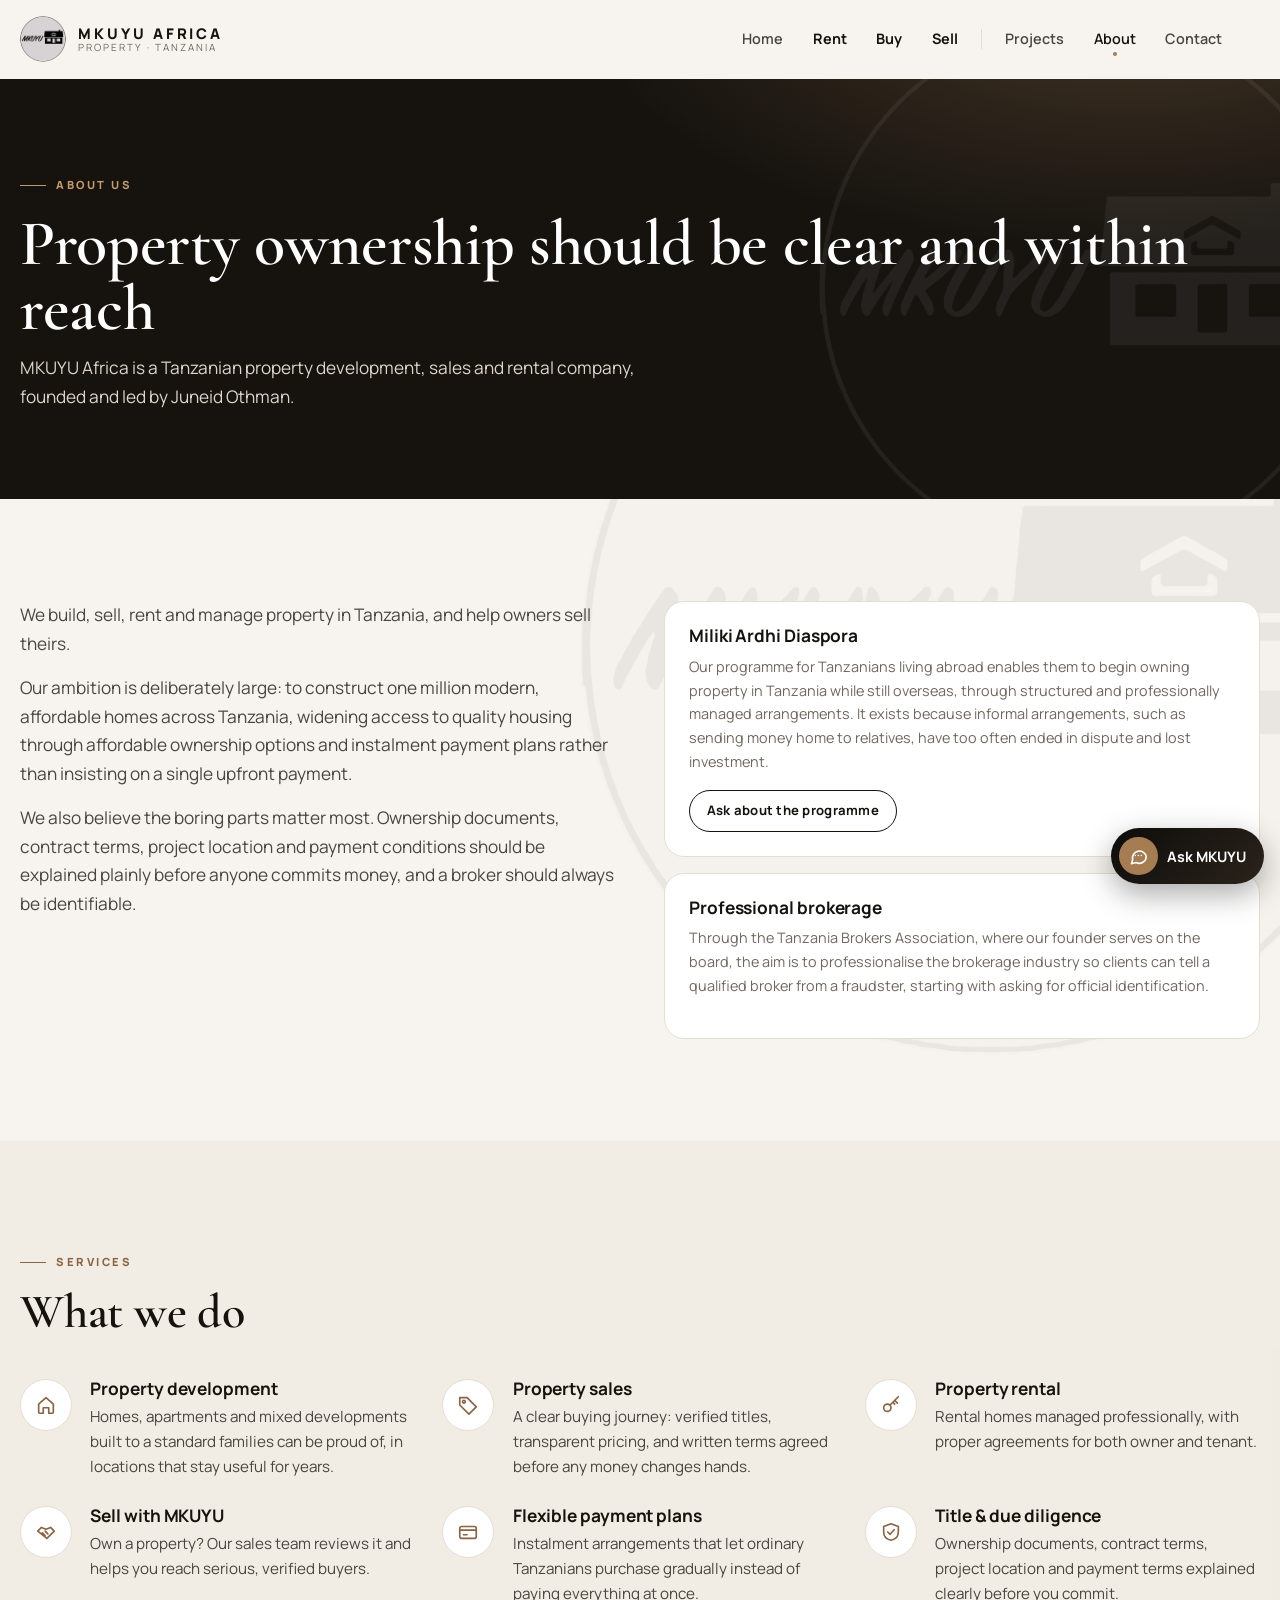
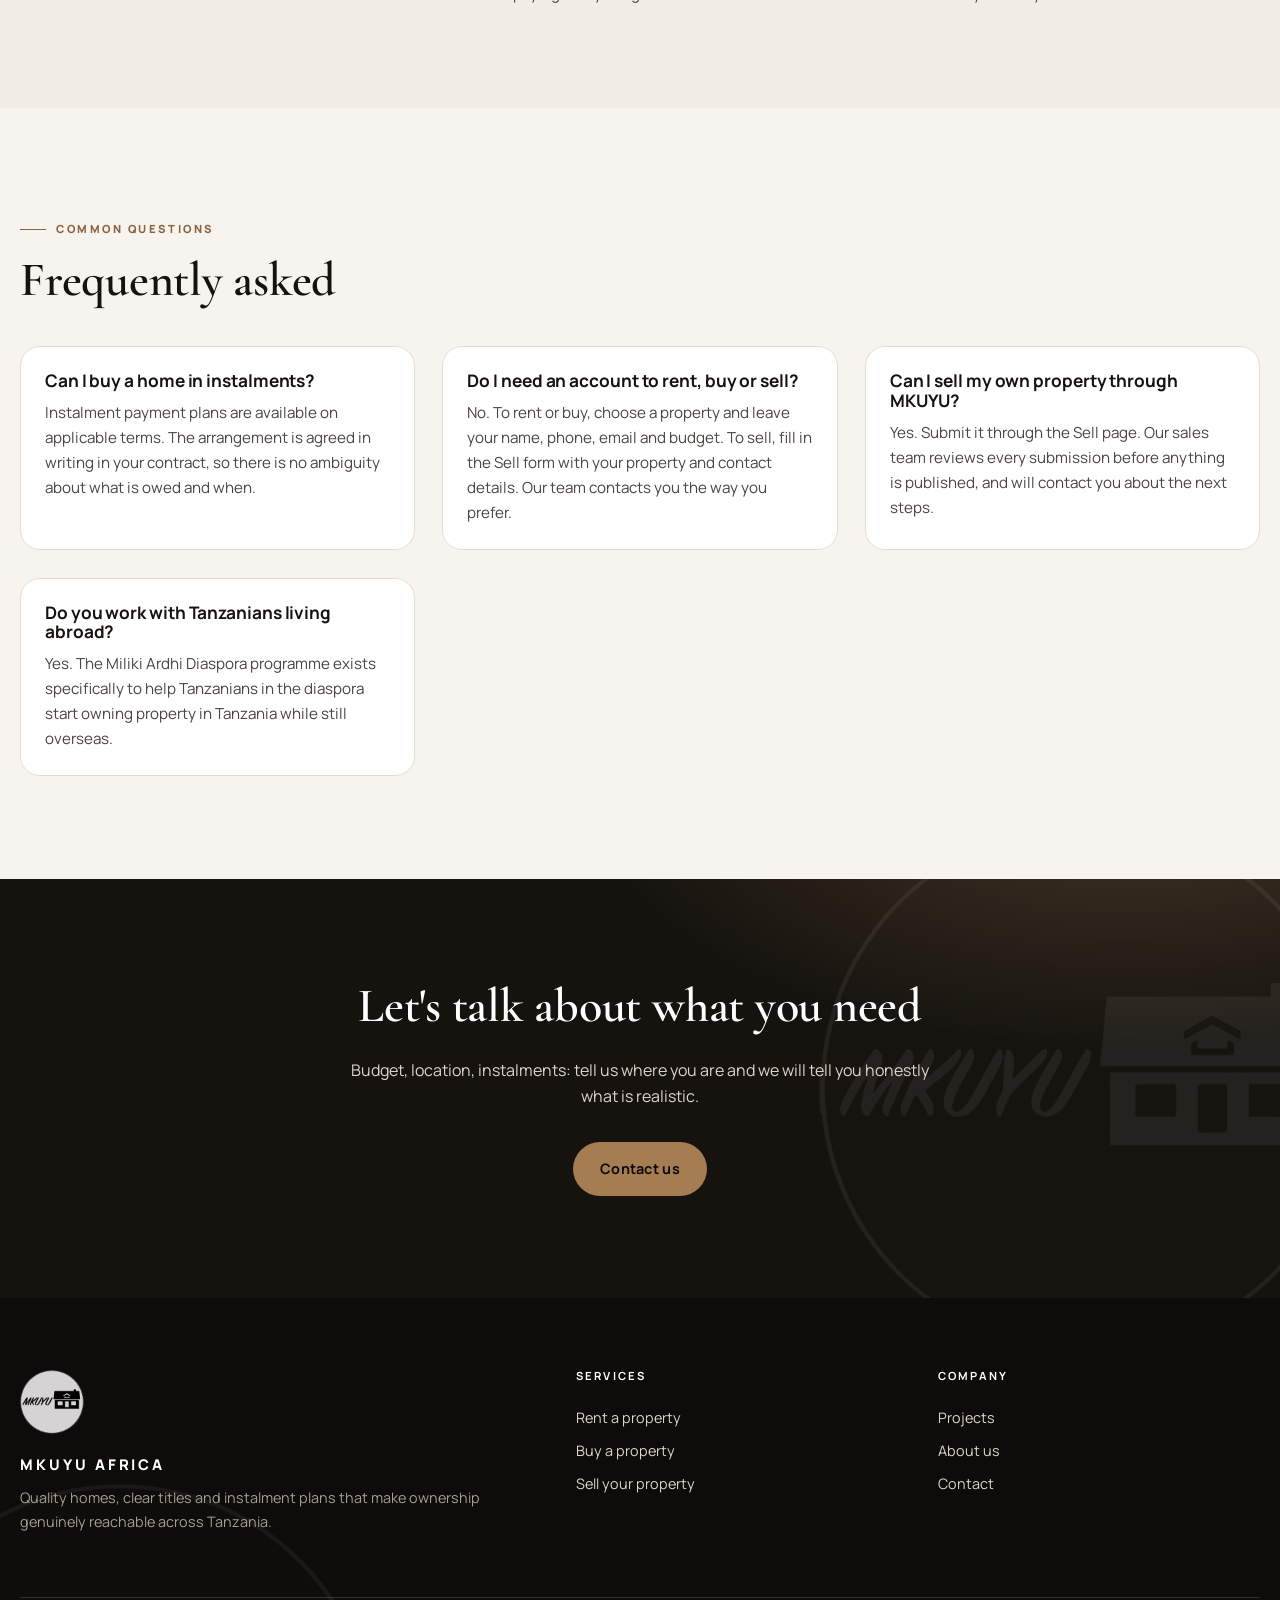
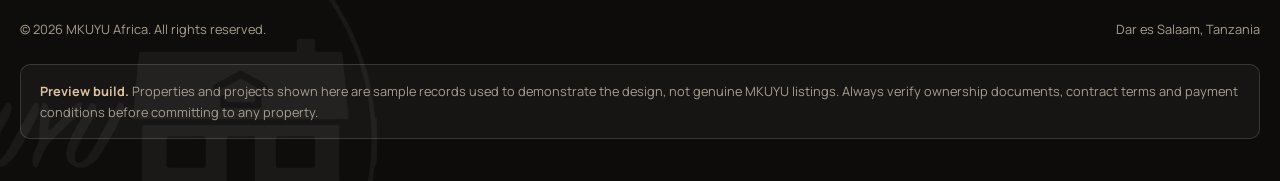
==== commit d5185239: "Diaspora customers moved to their own site: remove login/signup/portal, link to the Diaspora Portal " ====
--- a/about.html
+++ b/about.html
@@ -49,7 +49,7 @@
         <a href="projects.html">Projects</a>
         <a href="about.html" aria-current="page">About</a>
         <a href="contact.html">Contact</a>
-        <a href="login.html" class="nav-diaspora">Diaspora login</a>
+        <a href="#" class="nav-diaspora" data-diaspora-link>Diaspora Portal</a>
       </nav>
       <div class="header-cta">
         <button class="nav-toggle" type="button" aria-expanded="false" aria-controls="primary-nav" aria-label="Open navigation"><svg class="icon" viewBox="0 0 24 24" fill="none" stroke="currentColor" stroke-width="1.8" stroke-linecap="round" stroke-linejoin="round" aria-hidden="true"><path d="M4 7h16M4 12h16M4 17h16"/></svg></button>
--- a/assets/css/styles.css
+++ b/assets/css/styles.css
@@ -1236,11 +1236,210 @@
 @media (min-width: 901px) { .portal-side { max-height: calc(100vh - var(--header-h) - 36px); overflow-y: auto; scrollbar-width: thin; } }
 
 /* Verified tick badge (diaspora identity verified by MKUYU) */
-.verified-badge { display: inline-flex; align-items: center; gap: .25rem; padding: .12rem .5rem .12rem .3rem; border-radius: 999px; background: var(--success); color: #fff; font-size: .68rem; font-weight: 800; letter-spacing: .02em; line-height: 1.4; vertical-align: middle; white-space: nowrap; }
-.verified-badge .icon { width: 13px; height: 13px; stroke-width: 2.6; }
-.portal-brand .verified-badge { margin-top: .3rem; color: #fff; font-size: .66rem; }
-.portal-brand .verified-badge span { color: #fff; font-size: inherit; display: inline; }
-.portal-user .verified-badge span { display: inline; }
-@media (max-width: 640px) { .portal-user .verified-badge span { display: none; } .portal-user .verified-badge { padding: .2rem; } }
+.verified-badge { display: inline-flex; align-items: center; gap: .3rem; color: var(--success); font-weight: 700; font-size: .85rem; line-height: 1; vertical-align: middle; white-space: nowrap; }
+.verified-seal { width: 1.15em; height: 1.15em; flex: none; display: inline-block; filter: drop-shadow(0 1px 1px rgba(21, 94, 59, .25)); }
+.verified-badge .verified-text { color: var(--success); font-size: .85em; }
+strong > .verified-badge, .portal-user > .verified-badge { margin-left: .3rem; font-size: 1.05rem; position: relative; top: -1px; }
+.portal-brand strong { display: inline-flex; align-items: center; flex-wrap: wrap; }
+.portal-greeting .verified-badge { font-size: 1rem; }
 .verified-line { display: flex; flex-wrap: wrap; align-items: center; gap: .5rem; margin: .7rem 0 0; font-size: .9rem; color: var(--success); font-weight: 600; }
 .portal-greeting .verified-badge { margin-bottom: .6rem; }
+
+/* Portal chat: a modern messaging window */
+.chat { position: relative; display: flex; flex-direction: column; height: min(74vh, 700px); min-height: 420px; border: 1px solid var(--line, #e3e6ea); border-radius: 18px; background: var(--surface, #fff); overflow: hidden; box-shadow: 0 1px 2px rgba(20, 20, 20, .04), 0 8px 24px rgba(20, 20, 20, .05); }
+.chat-head { display: flex; align-items: center; gap: .75rem; padding: .85rem 1.1rem; border-bottom: 1px solid var(--line, #e3e6ea); background: var(--surface, #fff); }
+.chat-head > div { display: grid; min-width: 0; }
+.chat-head strong { font-size: 1rem; color: #1d2024; }
+.chat-head span:not(.chat-avatar) { font-size: .8rem; color: var(--muted, #6b7280); overflow: hidden; text-overflow: ellipsis; white-space: nowrap; }
+.chat-avatar { flex: none; width: 30px; height: 30px; border-radius: 50%; display: inline-grid; place-items: center; background: var(--success, #2f6f4f); color: #fff; font-size: .72rem; font-weight: 700; letter-spacing: .02em; }
+.chat-avatar--lg { width: 42px; height: 42px; font-size: .9rem; }
+.chat-avatar.is-hidden { visibility: hidden; }
+.chat-thread { flex: 1 1 auto; min-height: 0; overflow-y: auto; padding: 1rem 1.1rem 1.2rem; display: flex; flex-direction: column; gap: 3px; background: linear-gradient(180deg, #f6f5f2, #f1f0ec); scroll-behavior: smooth; overscroll-behavior: contain; }
+.chat-day { align-self: center; margin: .9rem 0 .5rem; }
+.chat-day span { display: inline-block; padding: .2rem .7rem; border-radius: 999px; background: rgba(0, 0, 0, .07); color: #5b6068; font-size: .72rem; font-weight: 600; }
+.chat-row { display: flex; align-items: flex-end; gap: .5rem; max-width: 100%; margin-top: 8px; animation: chat-in .18s ease-out; }
+.chat-row.is-grouped { margin-top: 0; }
+.chat-row.is-me { justify-content: flex-end; }
+.chat-bubble { position: relative; max-width: 100%; padding: .5rem .75rem .35rem; border-radius: 18px; overflow-wrap: anywhere; display: flex; flex-direction: column; gap: 1px; line-height: 1.4; }
+.chat-row.is-desk .chat-bubble { background: #fff; color: #1d2024; border: 1px solid #e6e4df; border-bottom-left-radius: 6px; }
+.chat-row.is-me .chat-bubble { background: var(--success, #2f6f4f); color: #fff; border-bottom-right-radius: 6px; }
+.chat-row.is-desk.is-grouped .chat-bubble { border-top-left-radius: 6px; }
+.chat-row.is-me.is-grouped .chat-bubble { border-top-right-radius: 6px; }
+.chat-who { font-size: .72rem; font-weight: 700; color: var(--success, #2f6f4f); }
+.chat-text { font-size: .95rem; }
+.chat-time { align-self: flex-end; display: inline-flex; align-items: center; gap: .3rem; font-size: .66rem; opacity: .65; }
+.chat-row.is-me .chat-time { opacity: .8; }
+.chat-tick { letter-spacing: -1px; }
+.chat-tick.is-seen { color: #6fd3ff; opacity: 1; }
+.chat-empty { margin: auto; text-align: center; display: grid; gap: .35rem; justify-items: center; max-width: 320px; color: #5b6068; font-size: .9rem; }
+.chat-empty strong { color: #1d2024; font-size: 1.05rem; }
+.chat-empty-ic { width: 52px; height: 52px; border-radius: 50%; display: grid; place-items: center; background: #e3efe8; color: var(--success, #2f6f4f); }
+.chat-empty-ic svg { width: 24px; height: 24px; }
+.chat-jump { position: absolute; left: 50%; bottom: 84px; transform: translateX(-50%); display: inline-flex; align-items: center; gap: .35rem; padding: .35rem .8rem; border: 0; border-radius: 999px; background: #1d2024; color: #fff; font: inherit; font-size: .78rem; font-weight: 600; box-shadow: 0 4px 14px rgba(0, 0, 0, .25); cursor: pointer; }
+.chat-jump svg { width: 14px; height: 14px; transform: rotate(90deg); }
+.chat-composer { display: flex; align-items: flex-end; gap: .5rem; padding: .7rem .8rem; border-top: 1px solid var(--line, #e3e6ea); background: var(--surface, #fff); }
+.chat-composer textarea { flex: 1; min-width: 0; resize: none; max-height: 140px; padding: .6rem .95rem; border: 1px solid #d9d7d1; border-radius: 22px; background: #f6f5f2; font: inherit; line-height: 1.35; outline: none; }
+.chat-composer textarea:focus { border-color: var(--success, #2f6f4f); background: #fff; box-shadow: 0 0 0 3px rgba(47, 111, 79, .15); }
+.chat-send { flex: none; width: 42px; height: 42px; border: 0; border-radius: 50%; background: var(--success, #2f6f4f); color: #fff; display: grid; place-items: center; cursor: pointer; transition: transform .1s, filter .1s; }
+.chat-send:hover { filter: brightness(1.08); }
+.chat-send:active { transform: scale(.94); }
+.chat-send svg { width: 19px; height: 19px; }
+.chat-error { margin: 0; padding: .4rem 1rem .7rem; color: #b3261e; font-size: .82rem; background: var(--surface, #fff); }
+@keyframes chat-in { from { opacity: 0; transform: translateY(6px); } to { opacity: 1; transform: none; } }
+@media (prefers-reduced-motion: reduce) { .chat-row { animation: none; } .chat-thread { scroll-behavior: auto; } }
+@media (max-width: 640px) { .chat { height: calc(100vh - 210px); min-height: 380px; border-radius: 14px; } }
+
+/* Chat extras: reply, reactions, typing */
+.chat-stack { position: relative; display: flex; flex-direction: column; max-width: min(78%, 520px); min-width: 0; }
+.chat-row.is-me .chat-stack { align-items: flex-end; }
+.chat-row.is-desk .chat-stack { align-items: flex-start; }
+.chat-tools { position: absolute; top: -15px; display: flex; gap: 2px; padding: 2px; border-radius: 999px; background: #fff; border: 1px solid #e0ddd6; box-shadow: 0 2px 8px rgba(0,0,0,.12); opacity: 0; pointer-events: none; transition: opacity .12s; z-index: 2; }
+.chat-row.is-me .chat-tools { right: 10px; }
+.chat-row.is-desk .chat-tools { left: 10px; }
+.chat-row:hover .chat-tools, .chat-row.is-open .chat-tools, .chat-tools:focus-within { opacity: 1; pointer-events: auto; }
+.chat-tools button { width: 26px; height: 26px; border: 0; border-radius: 50%; background: transparent; cursor: pointer; font-size: 14px; line-height: 1; color: #3b3f45; }
+.chat-tools button:hover { background: #eef1f4; }
+.chat-quote { display: grid; gap: 1px; width: 100%; margin: 2px 0 4px; padding: 4px 8px; border: 0; border-left: 3px solid var(--success, #2f6f4f); border-radius: 8px; background: rgba(0,0,0,.07); text-align: left; font: inherit; color: inherit; cursor: pointer; }
+.chat-row.is-me .chat-quote { border-left-color: #b8f0cf; background: rgba(255,255,255,.16); }
+.chat-quote strong { font-size: .72rem; }
+.chat-quote span { font-size: .8rem; opacity: .85; overflow: hidden; text-overflow: ellipsis; white-space: nowrap; max-width: 36ch; }
+.chat-reacts { display: flex; gap: 2px; margin-top: -7px; padding: 0 4px; position: relative; z-index: 1; }
+.chat-reacts span { padding: 1px 6px; border-radius: 999px; background: #fff; border: 1px solid #e0ddd6; box-shadow: 0 1px 3px rgba(0,0,0,.12); font-size: .85rem; line-height: 1.3; }
+.chat-picker { position: absolute; top: -48px; display: flex; gap: 2px; padding: 4px 6px; border-radius: 999px; background: #fff; border: 1px solid #e0ddd6; box-shadow: 0 6px 18px rgba(0,0,0,.18); z-index: 5; animation: chat-in .12s ease-out; }
+.chat-row.is-me .chat-picker { right: 0; }
+.chat-row.is-desk .chat-picker { left: 0; }
+.chat-picker button { width: 34px; height: 34px; border: 0; border-radius: 50%; background: transparent; font-size: 1.2rem; cursor: pointer; transition: transform .1s; }
+.chat-picker button:hover { transform: scale(1.25); }
+.chat-picker button.is-on { background: #e3efe8; }
+.chat-bubble.is-flash { animation: chat-flash 1.2s ease; }
+@keyframes chat-flash { 0%, 60% { box-shadow: 0 0 0 3px rgba(47,111,79,.45); } 100% { box-shadow: 0 0 0 0 rgba(47,111,79,0); } }
+.chat-replying { display: flex; align-items: center; gap: .6rem; padding: .45rem .9rem; border-top: 1px solid var(--line, #e3e6ea); background: #f3f6f4; }
+.chat-replying > div { display: grid; min-width: 0; flex: 1; border-left: 3px solid var(--success, #2f6f4f); padding-left: .55rem; }
+.chat-replying strong { font-size: .75rem; color: var(--success, #2f6f4f); }
+.chat-replying span { font-size: .82rem; color: #5b6068; overflow: hidden; text-overflow: ellipsis; white-space: nowrap; }
+.chat-replying button { border: 0; background: transparent; cursor: pointer; font-size: 1rem; color: #5b6068; }
+.chat-head span.is-typing { color: var(--success, #2f6f4f); font-weight: 600; }
+.chat-typing .chat-bubble { padding: .7rem .9rem; }
+.chat-dots { display: inline-flex; gap: 4px; align-items: center; height: 10px; }
+.chat-dots i { width: 6px; height: 6px; border-radius: 50%; background: #9aa0a6; animation: chat-dot 1.1s infinite ease-in-out; }
+.chat-dots i:nth-child(2) { animation-delay: .15s; }
+.chat-dots i:nth-child(3) { animation-delay: .3s; }
+@keyframes chat-dot { 0%, 60%, 100% { transform: translateY(0); opacity: .5; } 30% { transform: translateY(-4px); opacity: 1; } }
+@media (prefers-reduced-motion: reduce) { .chat-dots i { animation: none; } .chat-bubble.is-flash { animation: none; } }
+@media (hover: none) { .chat-tools { opacity: 0; } .chat-row.is-open .chat-tools { opacity: 1; pointer-events: auto; } }
+@media (max-width: 640px) { .chat-stack { max-width: 86%; } }
+
+/* Read ticks stay clearly blue on the green bubble */
+.chat-time { opacity: 1; }
+.chat-row.is-me .chat-time { opacity: 1; color: rgba(255,255,255,.78); }
+.chat-row.is-desk .chat-time { color: #8a9097; }
+.chat-tick.is-seen { color: #5fd0ff; font-weight: 700; }
+
+/* Portal chat: message menu (edit / delete) */
+.chat-menu { position: absolute; top: 14px; z-index: 6; display: grid; min-width: 168px; padding: 4px; border-radius: 12px; background: #fff; border: 1px solid #e3e6ea; box-shadow: 0 8px 24px rgba(0,0,0,.2); }
+.chat-row.is-me .chat-menu { right: 0; }
+.chat-row.is-desk .chat-menu { left: 0; }
+.chat-menu button { border: 0; background: transparent; text-align: left; padding: .5rem .75rem; border-radius: 8px; font: inherit; font-size: .85rem; cursor: pointer; color: #1d2024; }
+.chat-menu button:hover { background: #f1f2f4; }
+.chat-menu button.is-danger { color: #b3261e; }
+.chat-deleted { font-style: italic; opacity: .75; font-size: .88rem !important; }
+
+/* Legal status, building progress, journey, history */
+.legal-card { border: 1px solid var(--line); border-radius: 14px; padding: 1rem 1.1rem; background: var(--surface); }
+.legal-card--ok { border-color: #bfe0cd; background: #f3faf6; }
+.legal-card--alert { border-color: #f0c9c4; background: #fdf4f2; }
+.legal-card h3 { margin-top: 0; }
+.legal-line { display: flex; align-items: center; gap: .5rem; margin: 0 0 .5rem; }
+.legal-ic { display: inline-grid; place-items: center; width: 28px; height: 28px; border-radius: 50%; background: #e3efe8; color: #2f6f4f; }
+.legal-card--alert .legal-ic { background: #fbe3df; color: #b3261e; }
+.legal-ic svg { width: 16px; height: 16px; }
+.progress-line { display: flex; align-items: center; gap: .75rem; margin: .4rem 0 .8rem; }
+.progress-line .progress { flex: 1; }
+.journey-next { margin: -.2rem 0 .8rem; }
+.history-feed { list-style: none; margin: .6rem 0 0; padding: 0; display: grid; gap: .5rem; }
+.history-feed li { display: grid; padding: .5rem .8rem; border-left: 3px solid #2f6f4f; background: var(--surface-2, #f6f5f2); border-radius: 8px; }
+.history-feed small { color: var(--muted, #6b7280); }
+.check-row { display: flex; gap: .6rem; align-items: flex-start; cursor: pointer; }
+.check-row input { margin-top: .25rem; }
+
+/* Video call */
+.chat-call { margin-left: auto; display: inline-flex; align-items: center; gap: .4rem; border: 1px solid #cfe3d8; background: #f1f8f4; color: #2f6f4f; border-radius: 999px; padding: .4rem .85rem; font: 600 .82rem var(--font, inherit); cursor: pointer; }
+.chat-call:hover { background: #e3f1e9; }
+.chat-call svg { width: 16px; height: 16px; }
+.call-banner { position: fixed; left: 50%; top: calc(var(--header-h, 72px) + 12px); transform: translateX(-50%); z-index: 1000; display: flex; align-items: center; gap: .75rem; padding: .6rem .8rem .6rem 1rem; border-radius: 999px; background: #1d2024; color: #fff; box-shadow: 0 10px 30px rgba(0,0,0,.35); max-width: calc(100vw - 24px); flex-wrap: wrap; justify-content: center; }
+.call-banner.is-ringing { background: #2f6f4f; animation: call-pulse 1.2s infinite; font-size: 1.05rem; padding: .8rem 1rem .8rem 1.2rem; }
+.call-banner .call-ic { display: inline-grid; place-items: center; width: 28px; height: 28px; border-radius: 50%; background: rgba(255,255,255,.16); }
+.call-banner .call-ic svg { width: 16px; height: 16px; }
+.call-actions { display: inline-flex; gap: .4rem; }
+@keyframes call-pulse { 0%, 100% { box-shadow: 0 10px 30px rgba(0,0,0,.35), 0 0 0 0 rgba(47,111,79,.6); } 50% { box-shadow: 0 10px 30px rgba(0,0,0,.35), 0 0 0 10px rgba(47,111,79,0); } }
+
+/* My requests: cards that wrap on any screen */
+.request-list { list-style: none; margin: 1.2rem 0 0; padding: 0; display: grid; gap: .8rem; }
+.request-card { padding: 1rem 1.1rem; border: 1px solid var(--line); border-radius: 14px; background: var(--surface); display: grid; gap: .25rem; }
+.request-top { display: flex; justify-content: space-between; align-items: center; gap: .75rem; }
+.request-top strong { font-size: 1.05rem; overflow-wrap: anywhere; }
+.request-status { margin: .35rem 0 0; font-weight: 600; color: #2f6f4f; overflow-wrap: anywhere; }
+.request-meta { color: var(--muted, #6b7280); }
+
+/* ==========================================================================
+   Portal layout polish: every size from a small phone to a wide desktop
+   ========================================================================== */
+.portal-section .wrap { min-width: 0; }
+.portal > *, .portal-main, #panel { min-width: 0; }
+img, video, svg { max-width: 100%; }
+
+/* Section titles inside cards read as titles, not as tiny labels */
+.journey-steps h2.panel-subhead { font-family: var(--display); font-size: clamp(1.2rem, 4.6vw, 1.5rem); font-weight: 600; letter-spacing: -.005em; text-transform: none; color: var(--brand-900); margin: 0 0 .35rem; line-height: 1.2; }
+.journey-next { margin: 0 0 .6rem; }
+.journey-steps li .btn { white-space: nowrap; }
+
+/* Bottom bar: all sections fit; unread count is a small bubble on the icon */
+@media (max-width: 900px) {
+  .portal-tabbar a { flex: 1 1 0; min-width: 58px; }
+  .portal-tabbar a .count { position: absolute; top: .15rem; left: calc(50% + 4px); min-width: 1.05rem; height: 1.05rem; display: grid; place-items: center; padding: 0 .3rem; border-radius: 999px; background: var(--danger); color: #fff; font-size: .62rem; font-weight: 800; line-height: 1; margin: 0; }
+}
+@media (max-width: 400px) { .portal-tabbar a { font-size: .62rem; padding-inline: .1rem; } .portal-tabbar a .icon { width: 19px; height: 19px; } }
+
+/* Header: brand, avatar and sign-out never crowd each other */
+.portal-header .header-inner { gap: .6rem; }
+.portal-header .brand { min-width: 0; }
+.portal-header .brand-name { white-space: nowrap; }
+@media (max-width: 400px) { .portal-header .brand-name { letter-spacing: .12em; font-size: .86rem; } .portal-header .logo { width: 38px; height: 38px; } .portal-header-user { gap: .45rem; } }
+
+/* Page headings and welcome copy scale down gracefully */
+@media (max-width: 560px) {
+  .portal-greeting h1 { font-size: clamp(1.9rem, 9vw, 2.4rem); }
+  .portal-greeting .lede { font-size: 1rem; }
+  .journey-steps, .journey-desk { padding: 1.1rem 1rem; }
+}
+
+/* Chat: name stays on one line, the call button shrinks to an icon on phones */
+.chat-head { flex-wrap: nowrap; }
+.chat-head strong { white-space: nowrap; overflow: hidden; text-overflow: ellipsis; }
+.chat-head .btn, .chat-head .chat-call-btn { flex: none; white-space: nowrap; }
+@media (max-width: 440px) { .chat-head .chat-call span { display: none; } .chat-head .chat-call { padding: .5rem .65rem; } }
+@media (max-width: 640px) { .chat { height: calc(100dvh - 230px); } }
+
+/* Wide screens: keep reading width comfortable */
+@media (min-width: 1500px) { .portal-section .wrap { max-width: 1320px; } }
+
+/* Portal cards are drawn after the page loads, so the scroll-reveal never sees them: always show them */
+.js .is-portal [data-reveal], .js.is-portal [data-reveal], body.is-portal [data-reveal] { opacity: 1; translate: 0 0; }
+
+/* Empty states: room between the text and the button, buttons never stretch oddly */
+.empty { padding: 2rem 1.2rem; text-align: center; }
+.empty h3 { margin: 0 0 .4rem; }
+.empty p { margin: 0 auto .9rem; max-width: 36ch; }
+.empty p:last-child { margin-bottom: 0; margin-top: 1.1rem; }
+.empty .btn { width: auto; display: inline-flex; }
+
+/* Sign-in / sign-up on phones: the form comes first, the photo panel shrinks to a slim banner */
+@media (max-width: 900px) {
+  .auth { grid-template-columns: 1fr; }
+  .auth-aside, .auth-aside--photo { display: flex; min-height: 0; padding: 1.1rem 1.2rem; flex-direction: row; flex-wrap: wrap; align-items: center; gap: .3rem .9rem; }
+  .auth-aside .logo { width: 44px; height: 44px; margin: 0; }
+  .auth-aside .eyebrow { margin: 0; }
+  .auth-aside h2 { flex: 1 1 100%; font-size: 1.3rem; margin: .2rem 0 0; }
+  .auth-aside p, .auth-aside ul { display: none; }
+  .auth-main { padding-top: 1.4rem; }
+}
